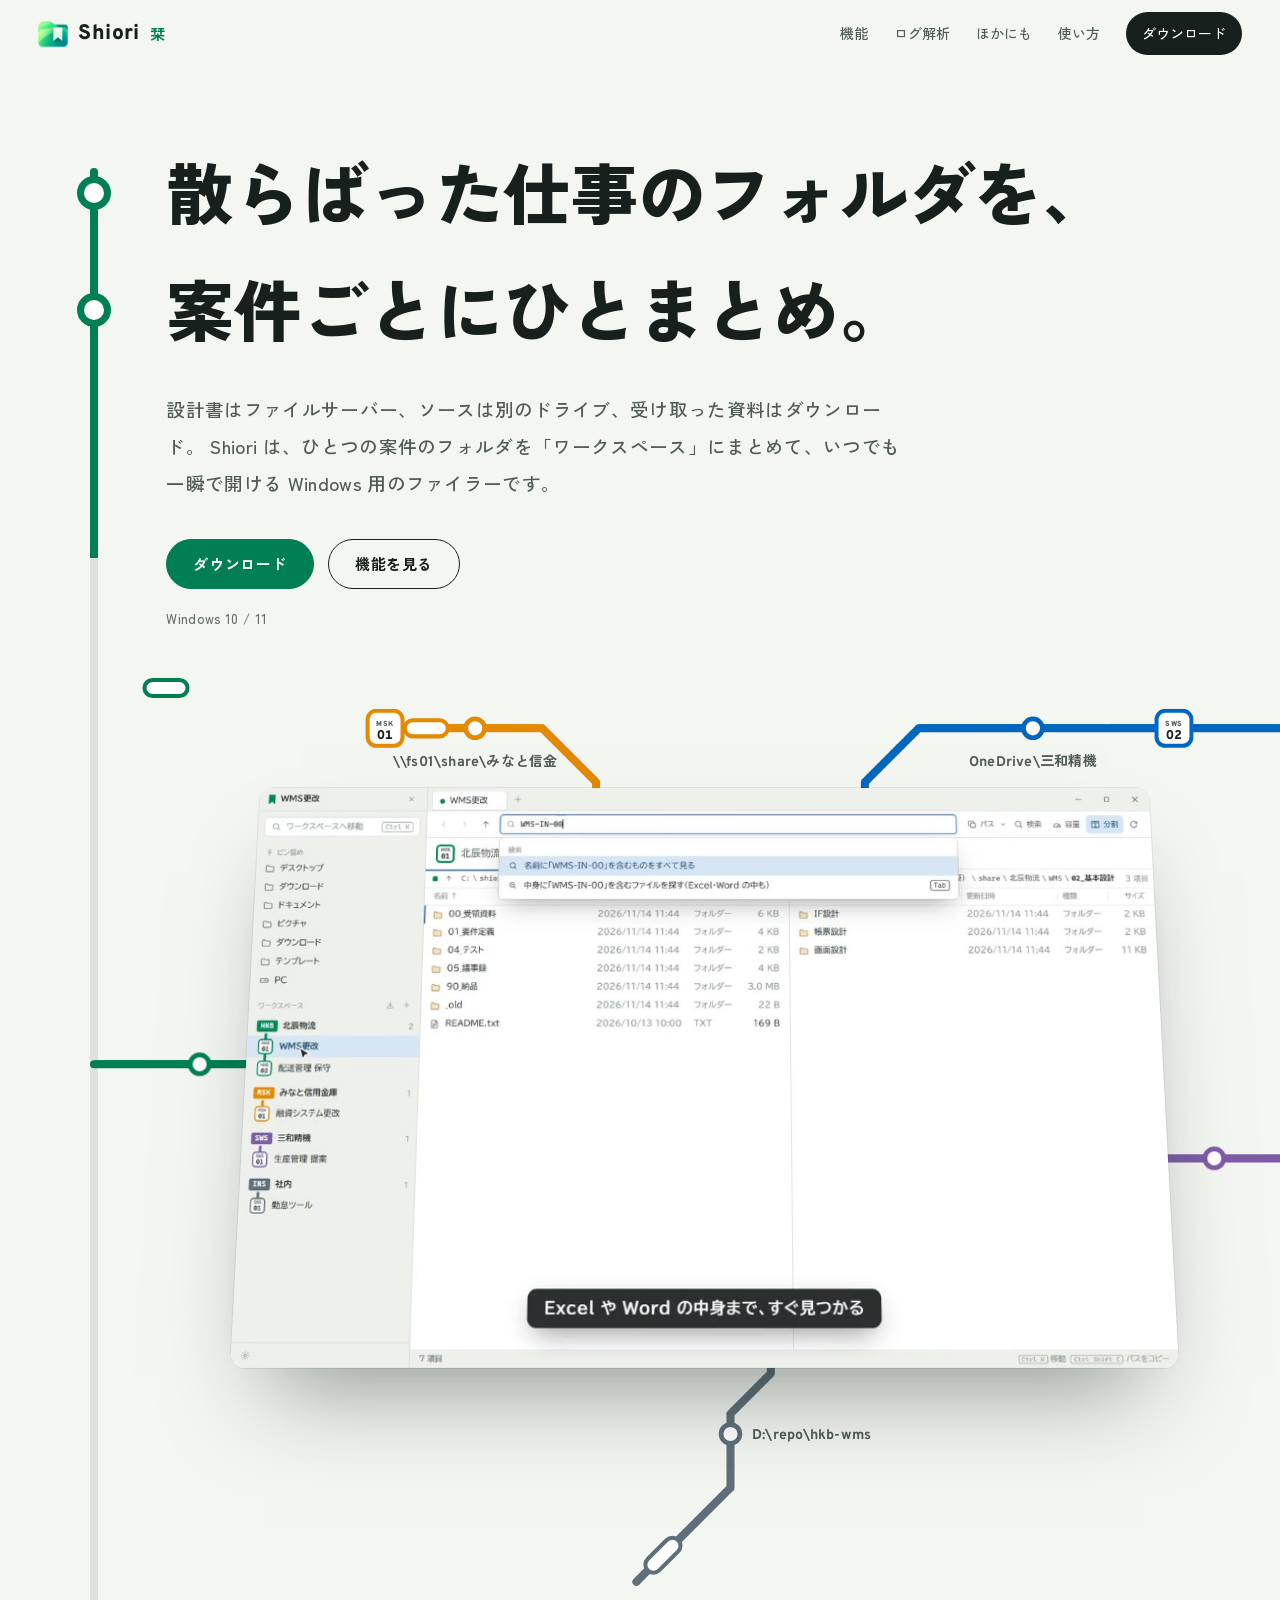
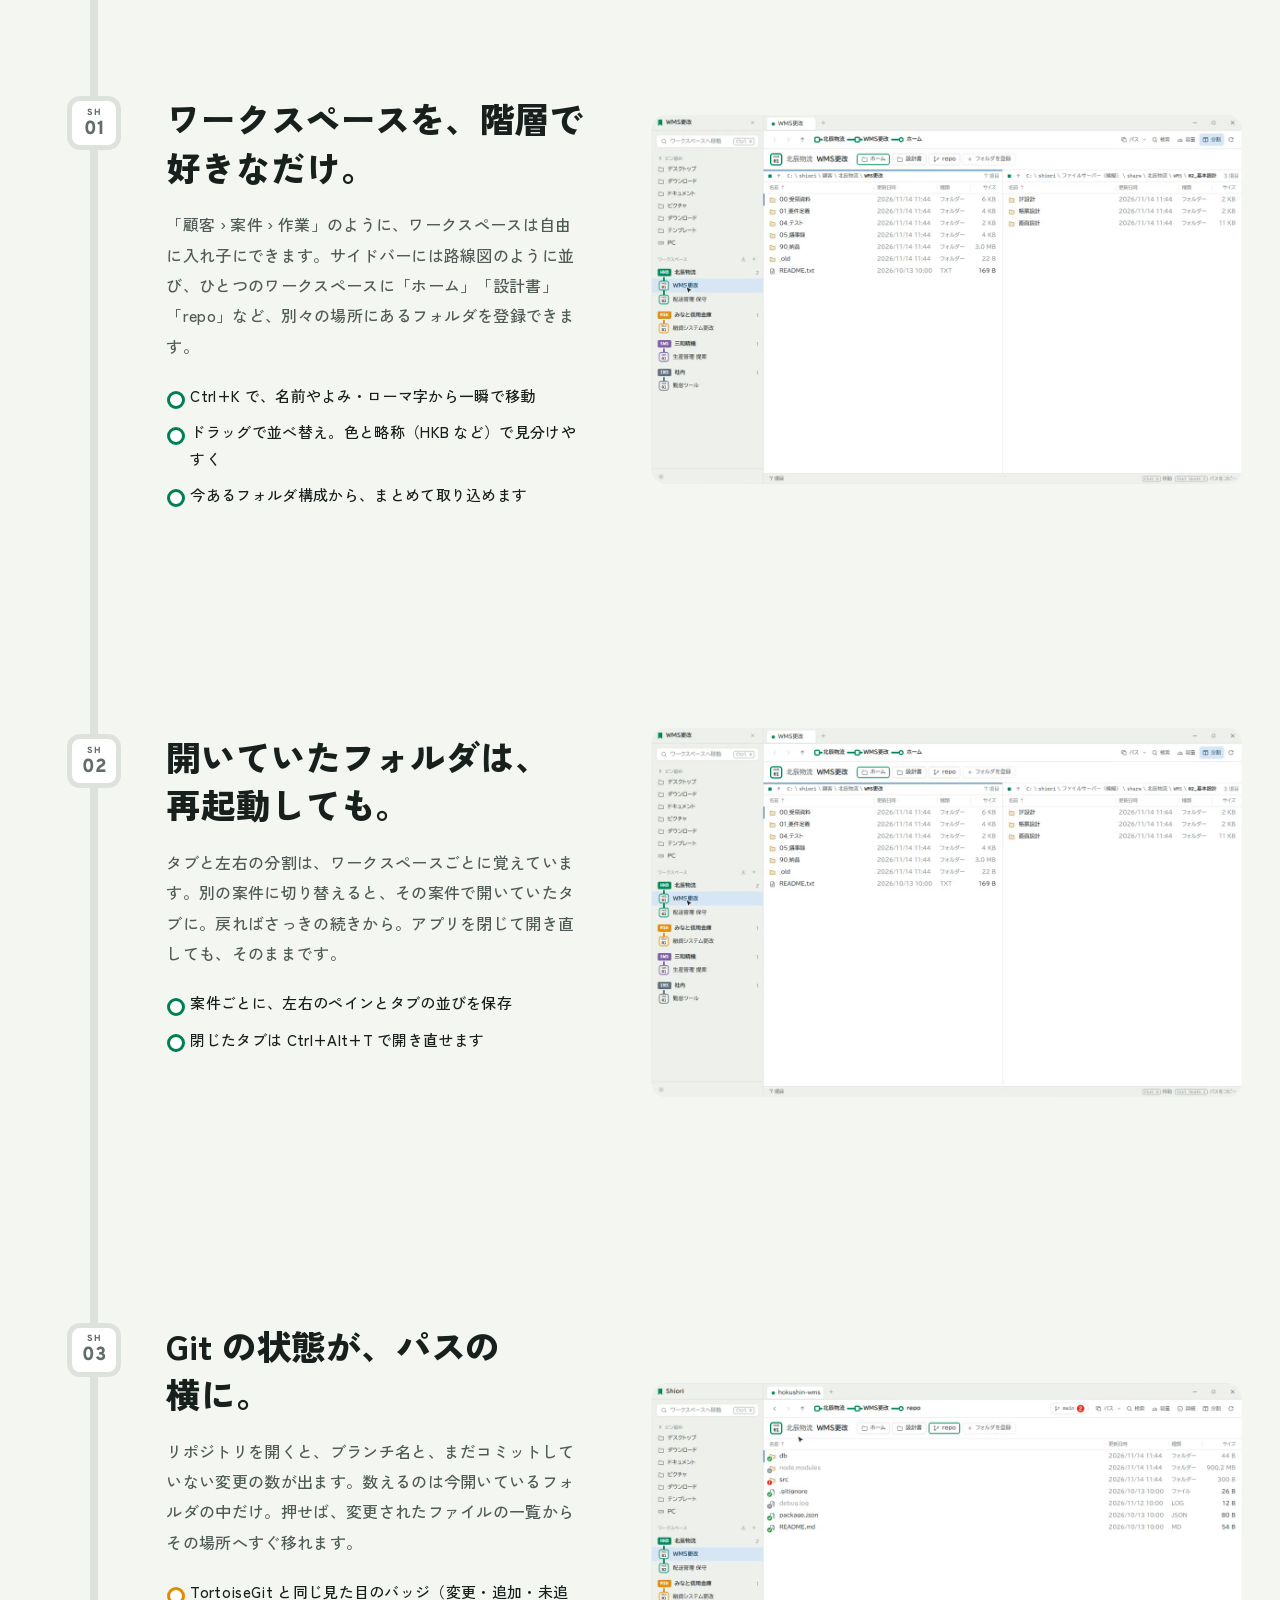
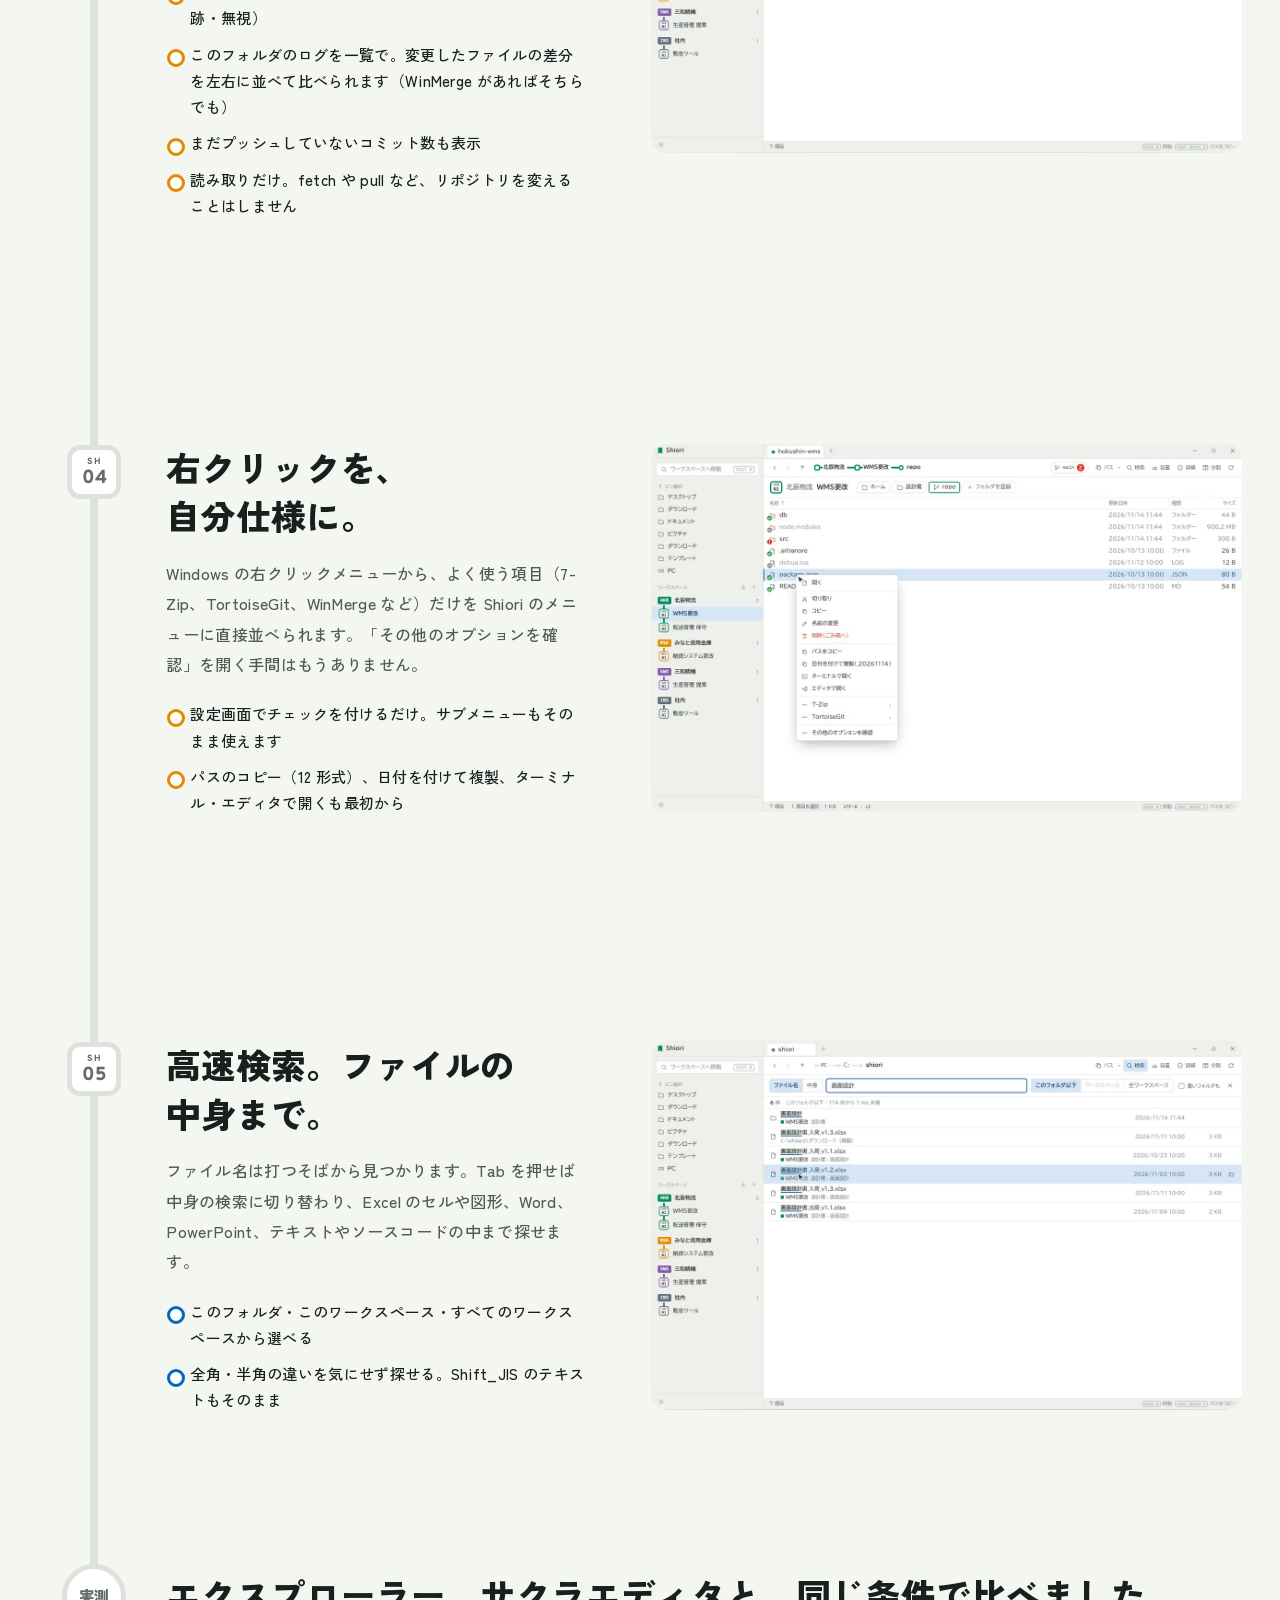
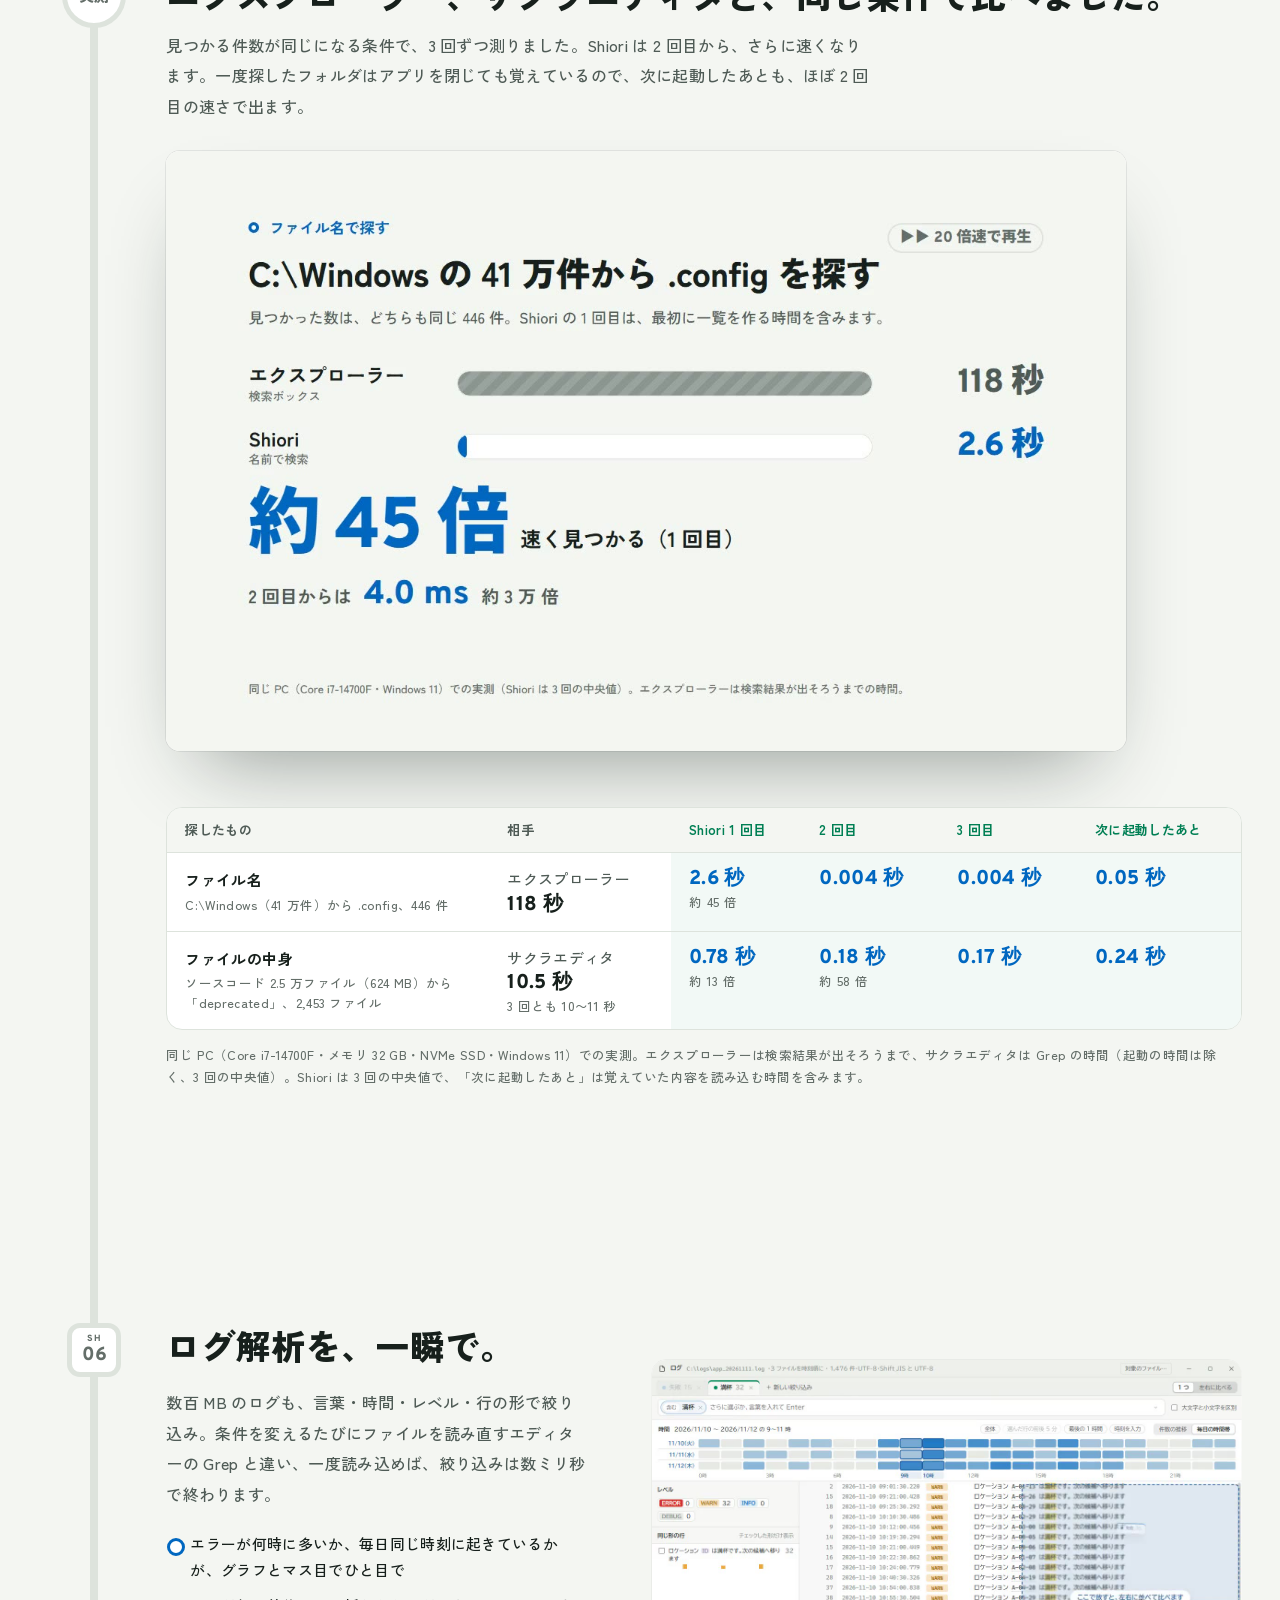
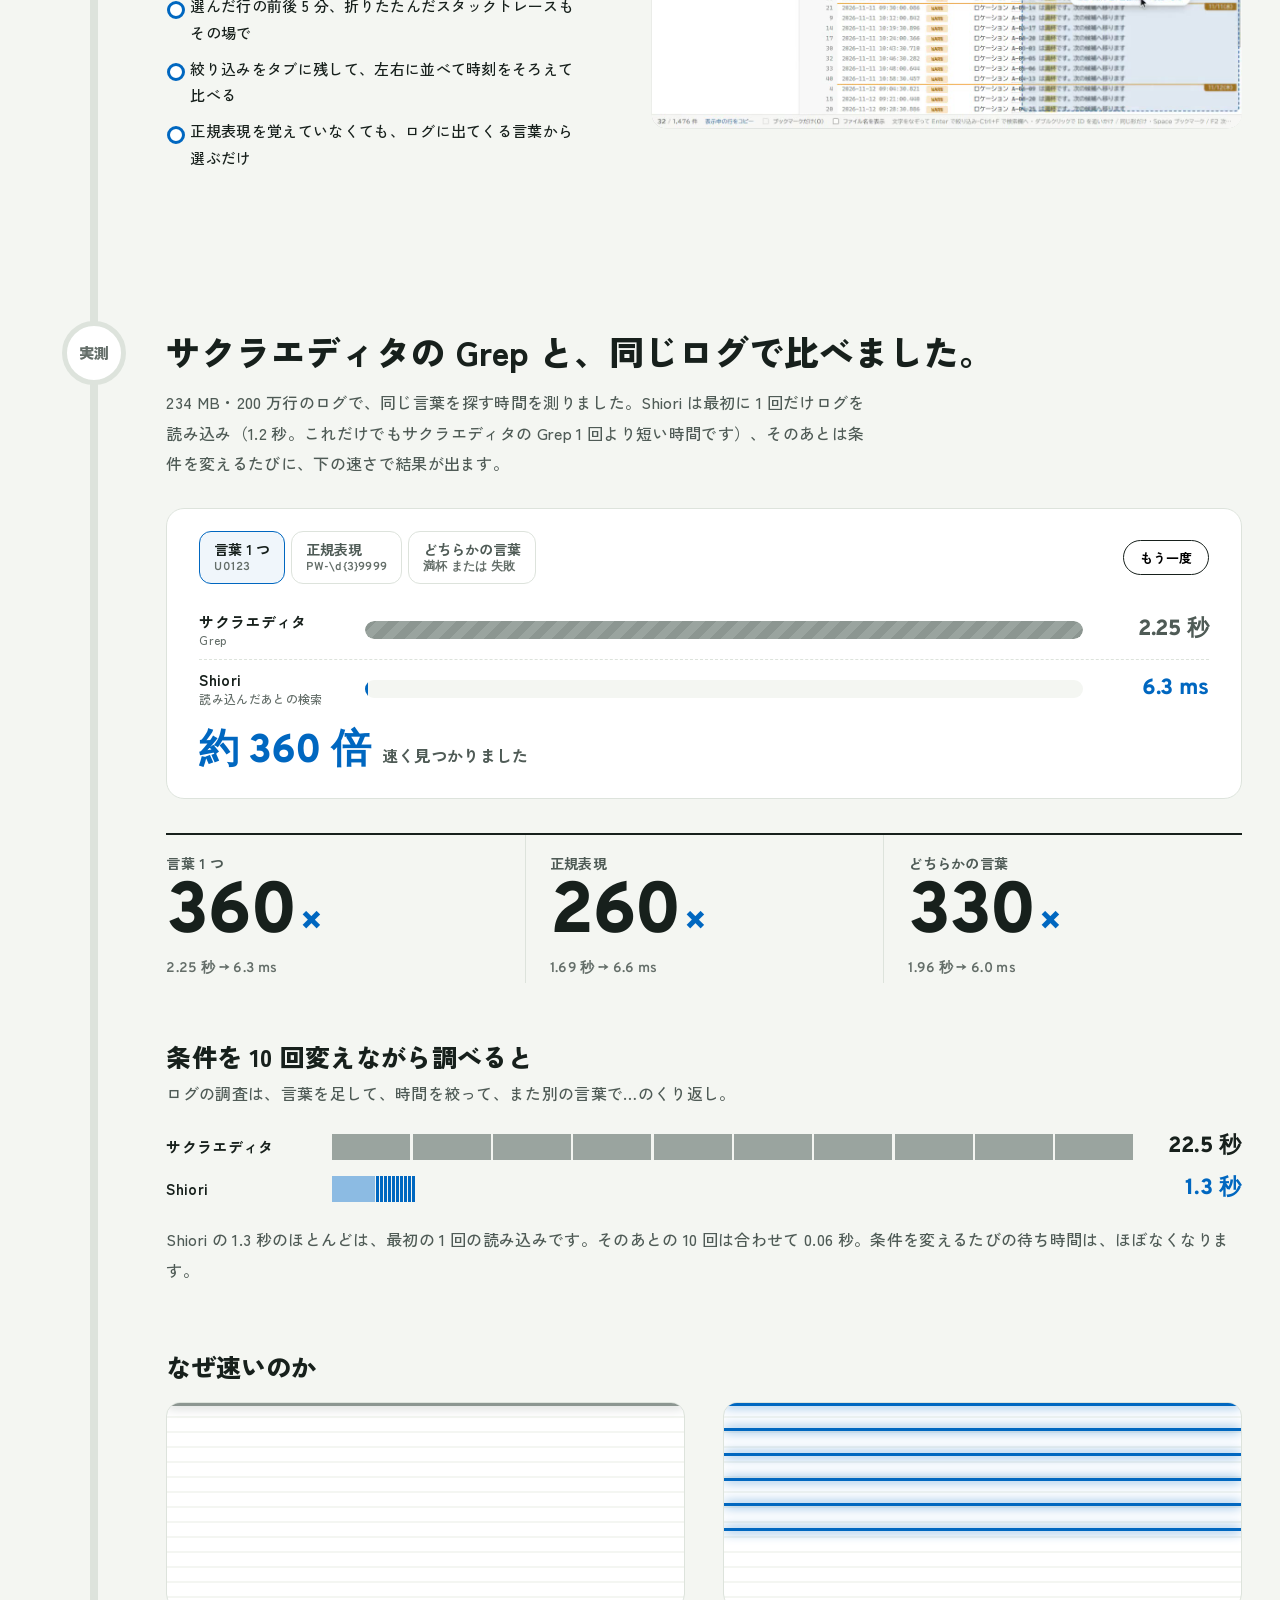
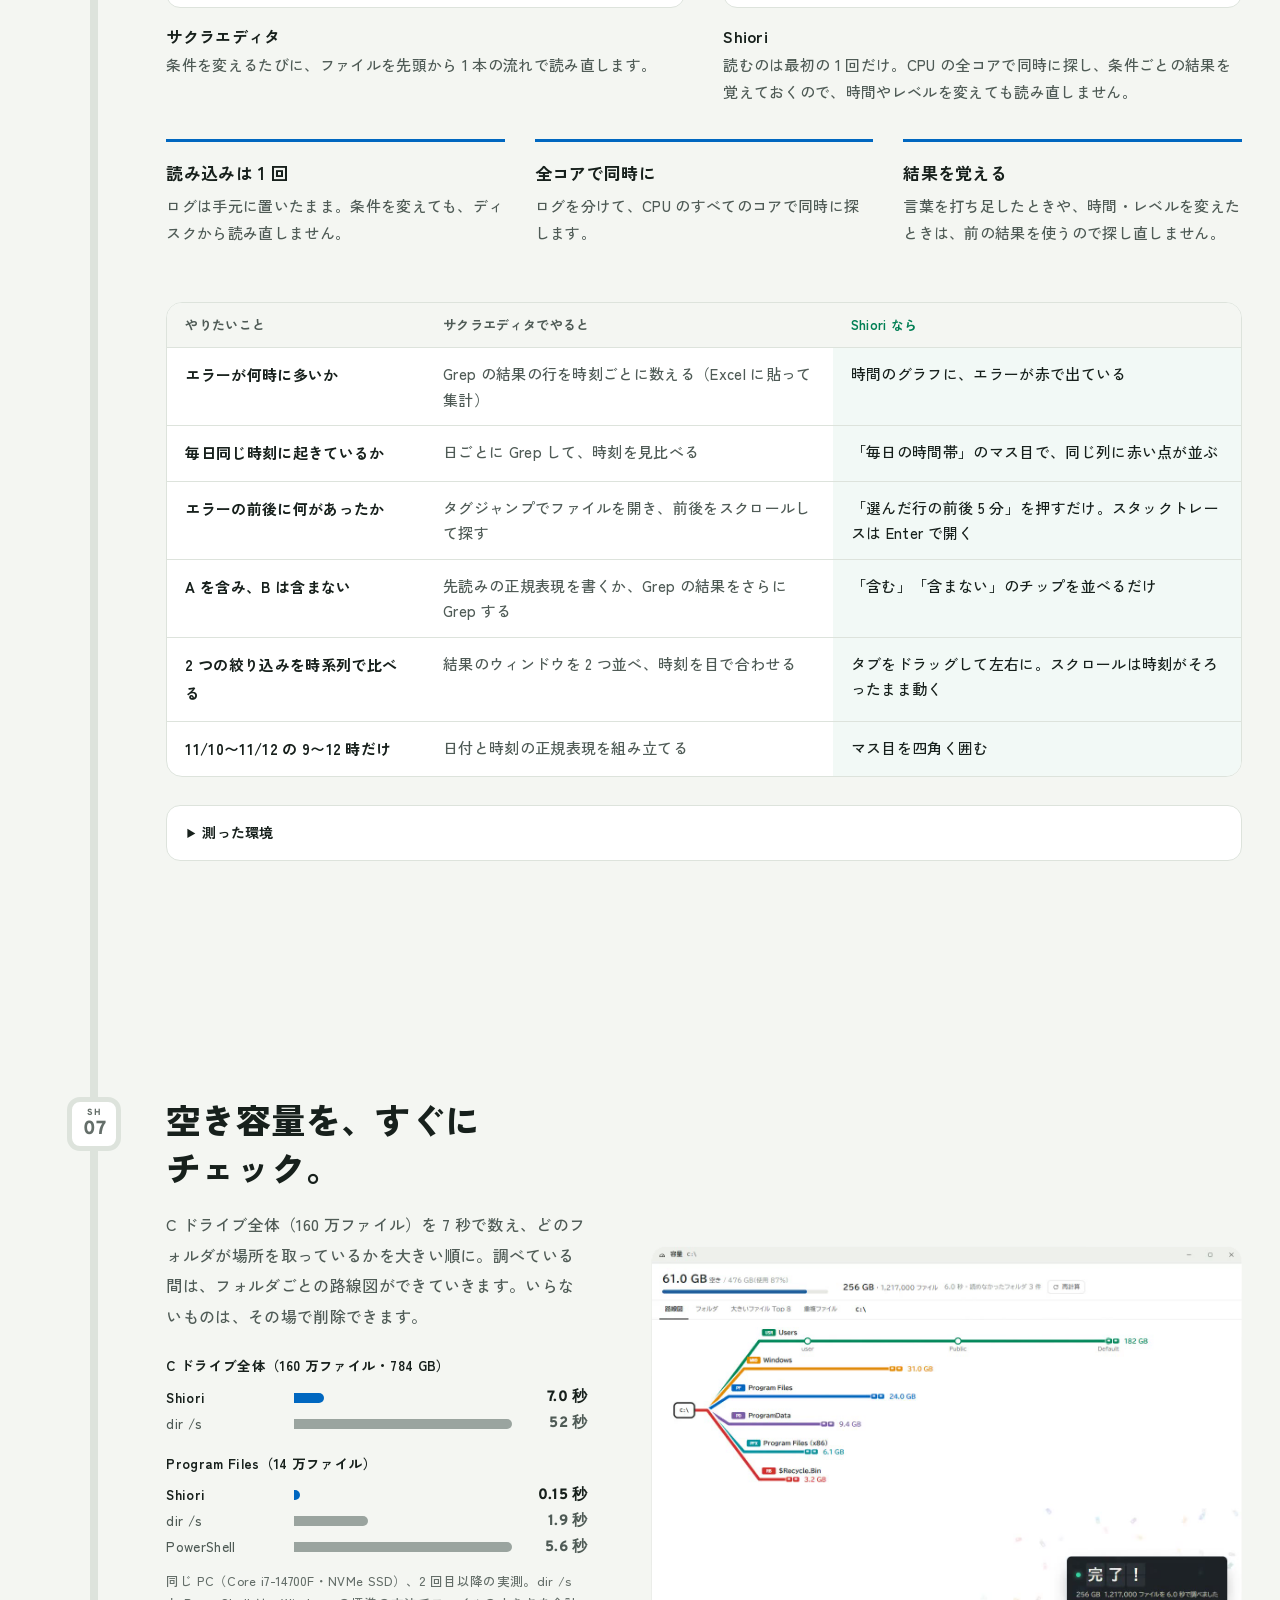
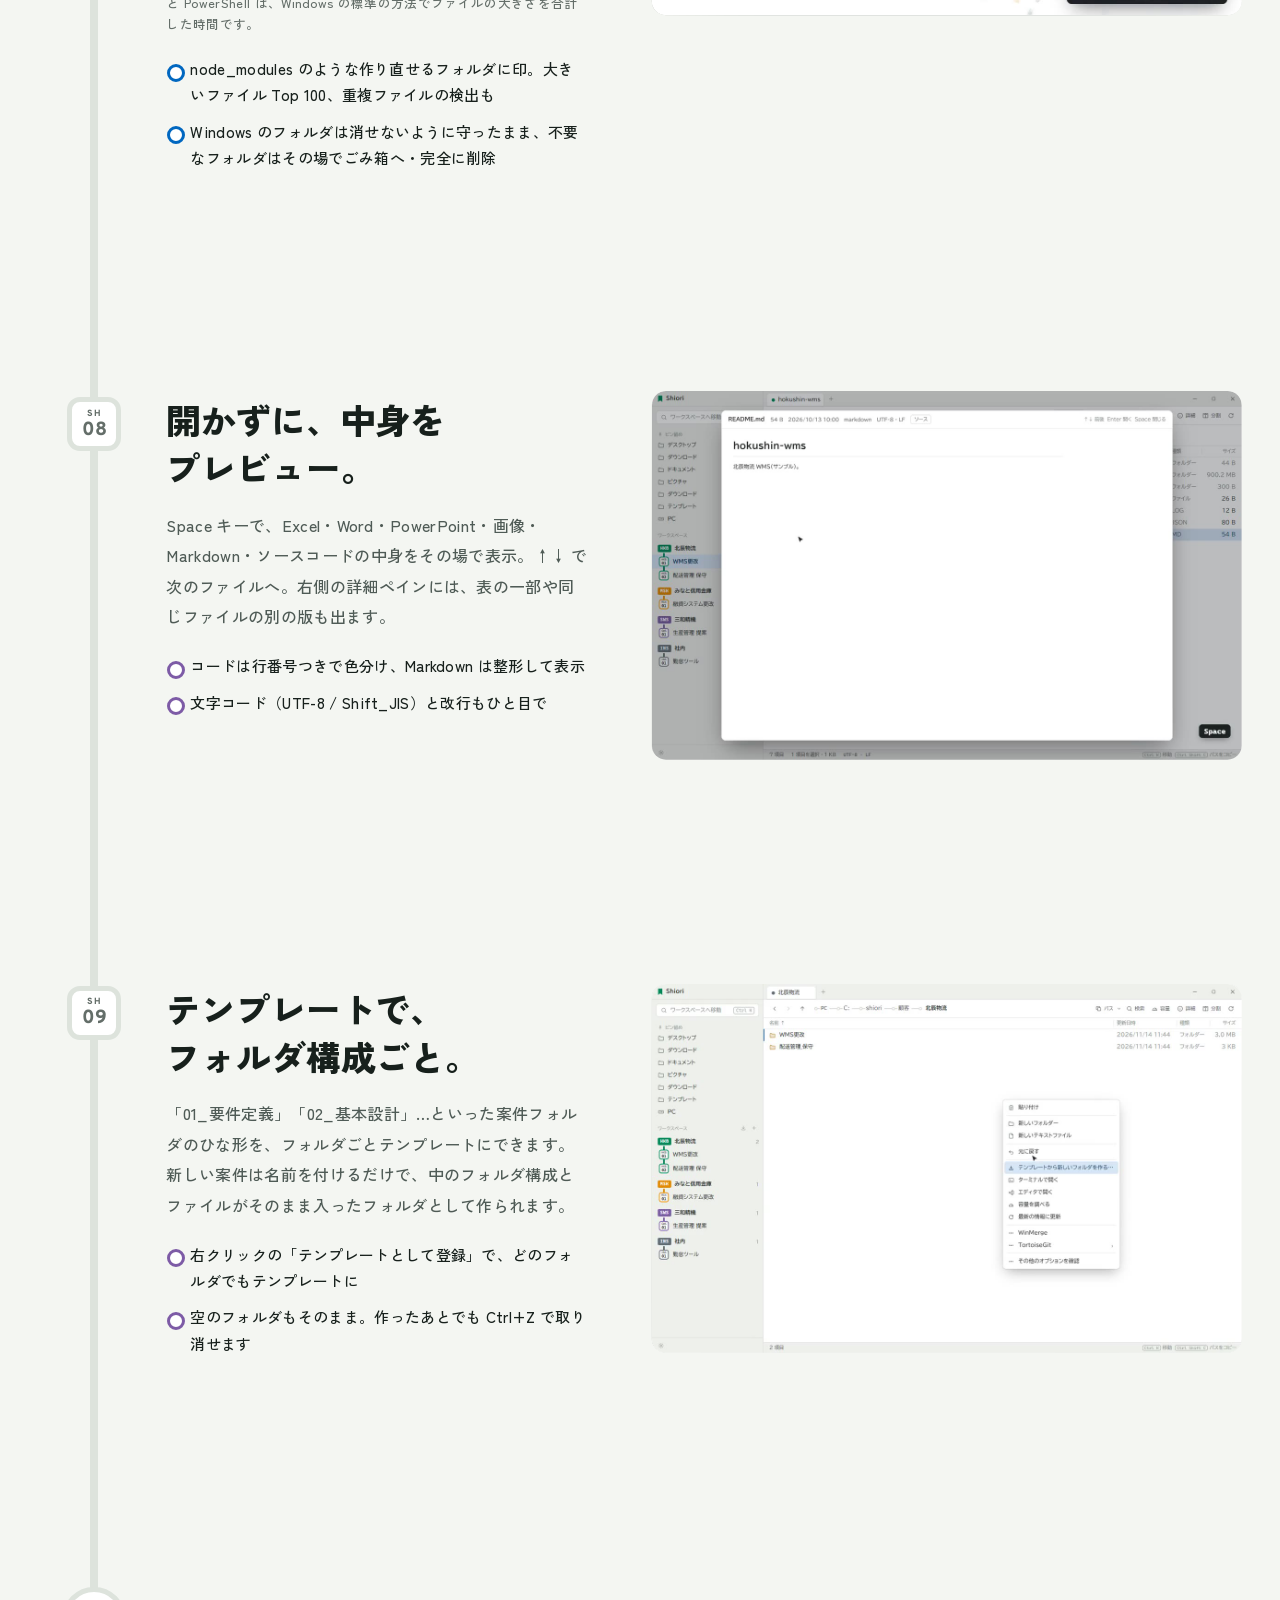
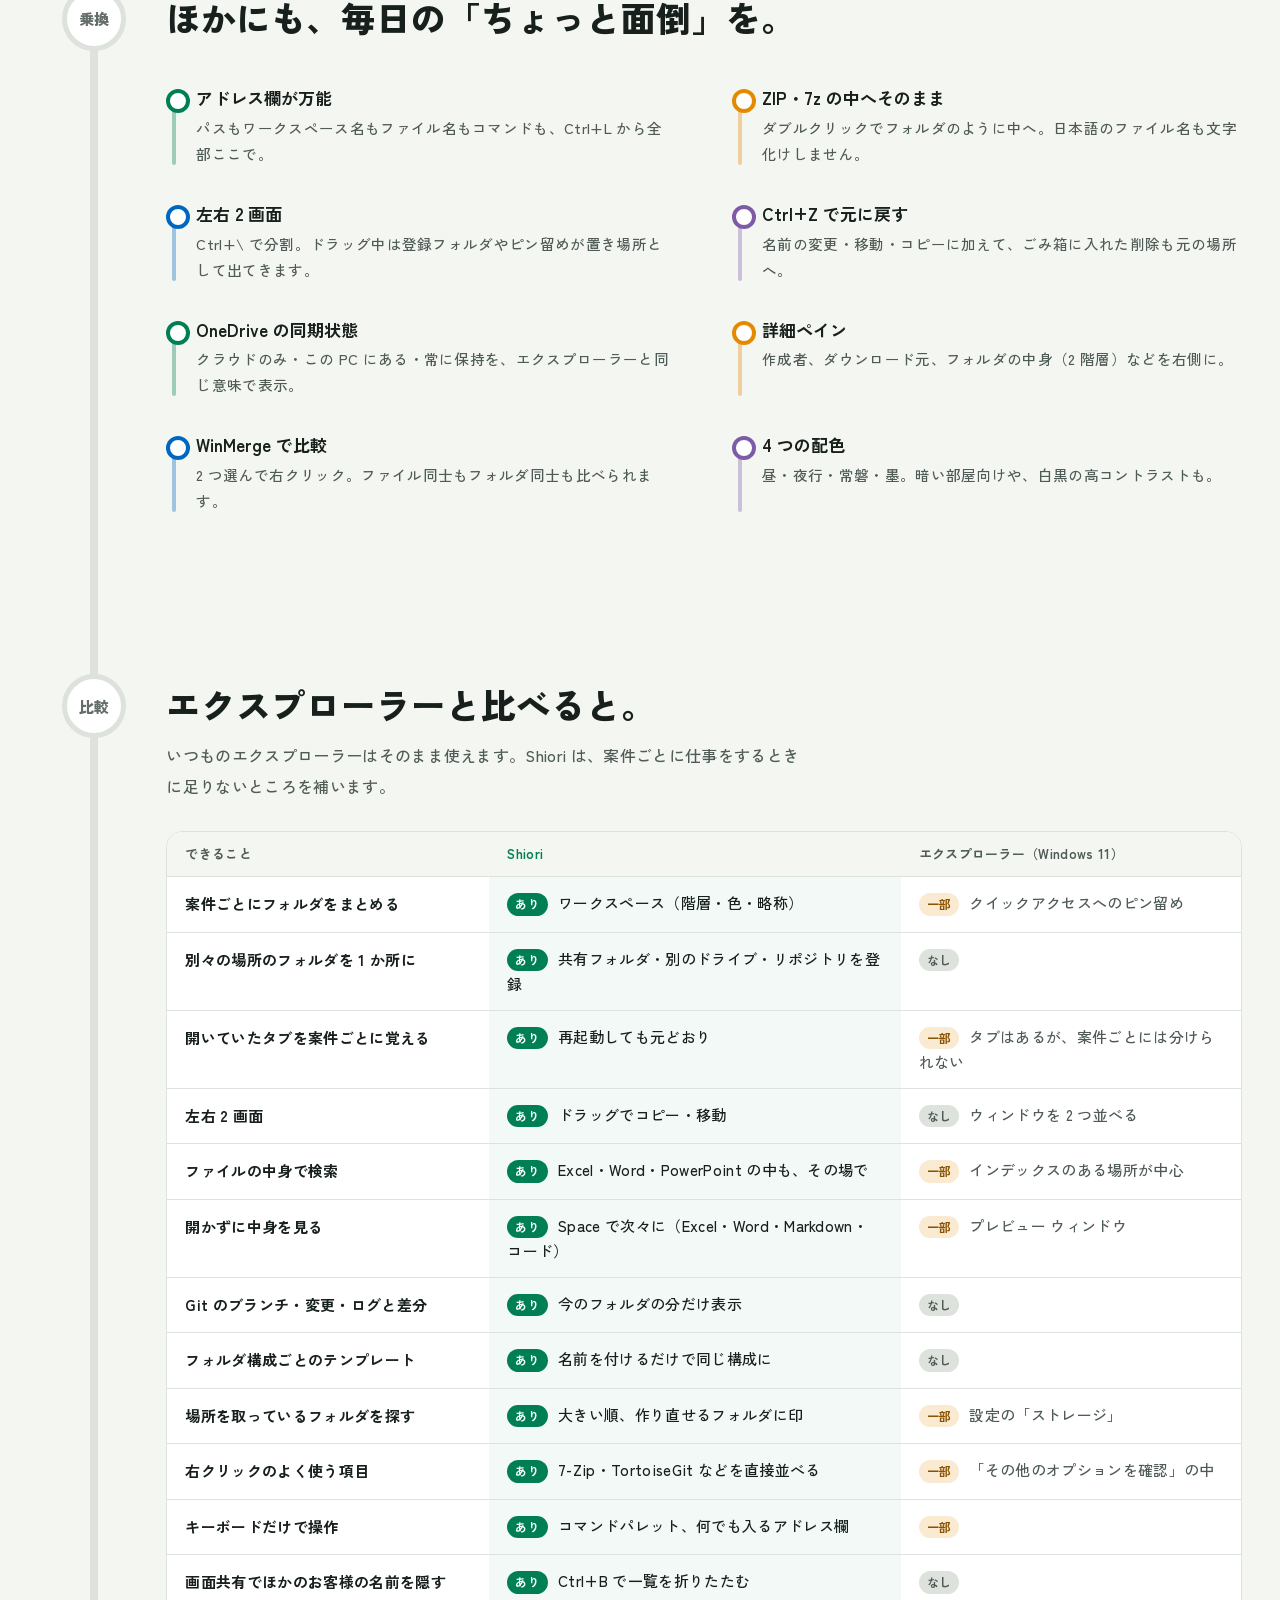
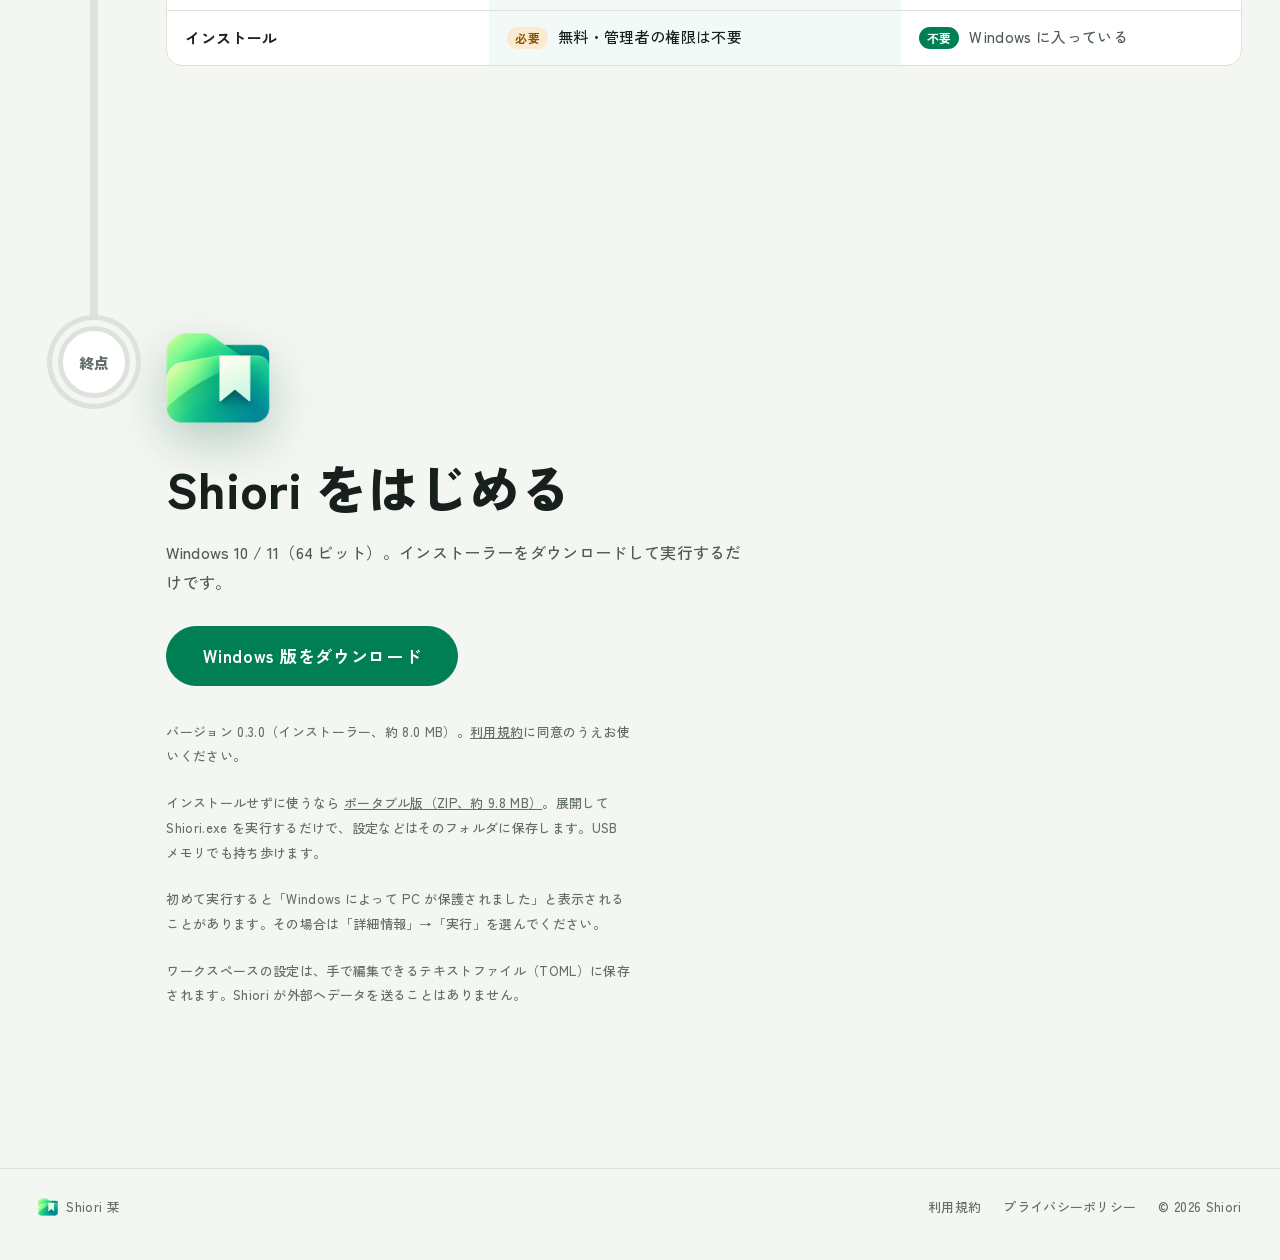
==== index.html @ 71e988ac "Shiori 0.3.0 を公開する" ====
<!doctype html>
<html lang="ja">
<head>
<meta charset="utf-8">
<meta name="viewport" content="width=device-width, initial-scale=1">
<title>Shiori 栞 — 案件ごとに、フォルダをまとめるファイラー</title>
<meta name="description" content="Shiori は、案件ごとにフォルダをまとめて開ける Windows 用ファイラーです。ワークスペースの階層管理、タブの保持、Git の状態、ファイルの中身までの検索、プレビュー、フォルダごとのテンプレートなど。">
<meta property="og:title" content="Shiori 栞 — 案件ごとに、フォルダをまとめるファイラー">
<meta property="og:description" content="散らばった仕事のフォルダを、案件ごとにひとまとめ。Windows 10 / 11 用のファイラー。">
<meta property="og:image" content="media/hero.jpg">
<meta property="og:type" content="website">
<meta name="theme-color" content="#f4f6f2">
<link rel="icon" href="media/favicon.png">
<link rel="preconnect" href="https://fonts.googleapis.com">
<link rel="preconnect" href="https://fonts.gstatic.com" crossorigin>
<link rel="stylesheet" href="https://fonts.googleapis.com/css2?family=Overpass:wght@600;800&family=Zen+Kaku+Gothic+New:wght@400;500;700;900&display=swap">
<link rel="stylesheet" href="style.css">
<script>document.documentElement.classList.add("js")</script>
</head>
<body>

<header class="top">
  <a class="brand" href="#top" aria-label="Shiori トップへ"><img src="media/icon.png" alt="" width="30" height="30"><span>Shiori</span><small>栞</small></a>
  <nav aria-label="ページ内">
    <a href="#f1">機能</a>
    <a href="#log">ログ解析</a>
    <a href="#more">ほかにも</a>
    <a href="guide/">使い方</a>
    <a class="go" href="#download">ダウンロード</a>
  </nav>
</header>

<main class="journey" id="top">

  <!-- ===================================================== hero: the headline is the first two stations -->
  <section class="seg hero" style="--c: var(--green)">
    <div class="rail"><i class="fill"></i></div>
    <div class="hero-copy">
      <h1 class="route-title">
        <span class="stop s1"><i class="dot"></i><span class="t">散らばった仕事のフォルダを、</span></span>
        <span class="stop s2"><i class="dot"></i><span class="t">案件ごとにひとまとめ。</span></span>
      </h1>
      <p class="lead">設計書はファイルサーバー、ソースは別のドライブ、受け取った資料はダウンロード。
        Shiori は、ひとつの案件のフォルダを「ワークスペース」にまとめて、いつでも一瞬で開ける Windows 用のファイラーです。</p>
      <div class="cta">
        <a class="btn primary" href="#download">ダウンロード</a>
        <a class="btn" href="#f1">機能を見る</a>
      </div>
      <p class="req">Windows 10 / 11</p>
    </div>
    <!-- the product sits on a route map: each client's line runs into the app, and trains
         (folders from wherever they live) keep arriving in it -->
    <figure class="stage">
      <svg class="map" viewBox="0 0 1600 1150" aria-hidden="true">
        <defs>
          <path id="ln-g" d="M -105 560 H 400"/>
          <path id="ln-o" d="M 326 60 H 560 L 640 140 V 420"/>
          <path id="ln-b" d="M 1780 -60 L 1660 60 H 1120 L 1040 140 V 420"/>
          <path id="ln-p" d="M 1830 700 H 1300"/>
          <path id="ln-s" d="M 700 1330 L 840 1190 V 1080 L 900 1020 V 800"/>
        </defs>
        <g class="lines">
          <use href="#ln-g" class="ln" style="--c: var(--green); --d: 0s" pathLength="1"/>
          <use href="#ln-o" class="ln" style="--c: var(--orange); --d: .12s" pathLength="1"/>
          <use href="#ln-b" class="ln" style="--c: var(--blue); --d: .24s" pathLength="1"/>
          <use href="#ln-p" class="ln" style="--c: var(--purple); --d: .36s" pathLength="1"/>
          <use href="#ln-s" class="ln" style="--c: var(--slate); --d: .48s" pathLength="1"/>
        </g>
        <g class="trains">
          <rect class="train" style="--c: var(--green)" x="-32" y="-12" width="64" height="24" rx="12"><animateMotion dur="5.5s" begin="indefinite" repeatCount="indefinite" rotate="auto"><mpath href="#ln-g"/></animateMotion></rect>
          <rect class="train" style="--c: var(--orange)" x="-32" y="-12" width="64" height="24" rx="12"><animateMotion dur="7s" begin="indefinite" repeatCount="indefinite" rotate="auto"><mpath href="#ln-o"/></animateMotion></rect>
          <rect class="train" style="--c: var(--blue)" x="-32" y="-12" width="64" height="24" rx="12"><animateMotion dur="8s" begin="indefinite" repeatCount="indefinite" rotate="auto"><mpath href="#ln-b"/></animateMotion></rect>
          <rect class="train" style="--c: var(--purple)" x="-32" y="-12" width="64" height="24" rx="12"><animateMotion dur="6.5s" begin="indefinite" repeatCount="indefinite" rotate="auto"><mpath href="#ln-p"/></animateMotion></rect>
          <rect class="train" style="--c: var(--slate)" x="-32" y="-12" width="64" height="24" rx="12"><animateMotion dur="7.5s" begin="indefinite" repeatCount="indefinite" rotate="auto"><mpath href="#ln-s"/></animateMotion></rect>
        </g>
        <g class="stations">
          <!-- where each line's folders actually live (synthetic sample names) -->
          <g class="st" style="--c: var(--orange); --d: .9s"><rect class="badge" x="300" y="34" width="52" height="52" rx="13"/><text class="code" x="326" y="56">MSK</text><text class="num" x="326" y="76">01</text>
            <circle class="dot" cx="460" cy="60" r="14"/><text class="tag" x="460" y="116">\\fs01\share\みなと信金</text></g>
          <g class="st" style="--c: var(--blue); --d: 1s"><rect class="badge" x="1474" y="34" width="52" height="52" rx="13"/><text class="code" x="1500" y="56">SWS</text><text class="num" x="1500" y="76">02</text>
            <circle class="dot" cx="1290" cy="60" r="14"/><text class="tag" x="1290" y="116">OneDrive\三和精機</text></g>
          <g class="st" style="--c: var(--purple); --d: 1.1s"><circle class="dot" cx="1560" cy="700" r="14"/></g>
          <g class="st" style="--c: var(--slate); --d: 1.2s"><circle class="dot" cx="840" cy="1110" r="14"/><text class="tag start" x="872" y="1118">D:\repo\hkb-wms</text></g>
          <g class="st" style="--c: var(--green); --d: .8s"><circle class="dot" cx="50" cy="560" r="14"/></g>
        </g>
      </svg>
      <div class="win">
        <video src="media/hero.mp4" poster="media/hero.jpg" autoplay muted loop playsinline preload="auto" aria-label="Shiori の紹介動画"></video>
      </div>
    </figure>
  </section>

  <!-- ===================================================== features: one station each -->
  <section class="seg feature" id="f1" style="--c: var(--green)">
    <div class="rail"><i class="fill"></i></div>
    <span class="nb" aria-hidden="true"><small>SH</small><b>01</b></span>
    <div class="text">
      <h2>ワークスペースを、階層で好きなだけ。</h2>
      <p>「顧客 › 案件 › 作業」のように、ワークスペースは自由に入れ子にできます。サイドバーには路線図のように並び、ひとつのワークスペースに「ホーム」「設計書」「repo」など、別々の場所にあるフォルダを登録できます。</p>
      <ul>
        <li>Ctrl+K で、名前やよみ・ローマ字から一瞬で移動</li>
        <li>ドラッグで並べ替え。色と略称（HKB など）で見分けやすく</li>
        <li>今あるフォルダ構成から、まとめて取り込めます</li>
      </ul>
    </div>
    <figure class="shot"><video src="media/workspaces.mp4" poster="media/workspaces.jpg" muted loop playsinline preload="none" aria-label="ワークスペースを切り替える様子"></video></figure>
  </section>

  <section class="seg feature" id="f2" style="--c: var(--green)">
    <div class="rail"><i class="fill"></i></div>
    <span class="nb" aria-hidden="true"><small>SH</small><b>02</b></span>
    <div class="text">
      <h2>開いていたフォルダは、再起動しても。</h2>
      <p>タブと左右の分割は、ワークスペースごとに覚えています。別の案件に切り替えると、その案件で開いていたタブに。戻ればさっきの続きから。アプリを閉じて開き直しても、そのままです。</p>
      <ul>
        <li>案件ごとに、左右のペインとタブの並びを保存</li>
        <li>閉じたタブは Ctrl+Alt+T で開き直せます</li>
      </ul>
    </div>
    <figure class="shot"><video src="media/tabs.mp4" poster="media/tabs.jpg" muted loop playsinline preload="none" aria-label="ワークスペースごとにタブが戻る様子"></video></figure>
  </section>

  <section class="seg feature" id="f3" style="--c: var(--orange)">
    <div class="rail"><i class="fill"></i></div>
    <span class="nb" aria-hidden="true"><small>SH</small><b>03</b></span>
    <div class="text">
      <h2>Git の状態が、パスの横に。</h2>
      <p>リポジトリを開くと、ブランチ名と、まだコミットしていない変更の数が出ます。数えるのは今開いているフォルダの中だけ。押せば、変更されたファイルの一覧からその場所へすぐ移れます。</p>
      <ul>
        <li>TortoiseGit と同じ見た目のバッジ（変更・追加・未追跡・無視）</li>
        <li>このフォルダのログを一覧で。変更したファイルの差分を左右に並べて比べられます（WinMerge があればそちらでも）</li>
        <li>まだプッシュしていないコミット数も表示</li>
        <li>読み取りだけ。fetch や pull など、リポジトリを変えることはしません</li>
      </ul>
    </div>
    <figure class="shot"><video src="media/git.mp4" poster="media/git.jpg" muted loop playsinline preload="none" aria-label="Git の変更を確認する様子"></video></figure>
  </section>

  <section class="seg feature" id="f4" style="--c: var(--orange)">
    <div class="rail"><i class="fill"></i></div>
    <span class="nb" aria-hidden="true"><small>SH</small><b>04</b></span>
    <div class="text">
      <h2>右クリックを、自分仕様に。</h2>
      <p>Windows の右クリックメニューから、よく使う項目（7-Zip、TortoiseGit、WinMerge など）だけを Shiori のメニューに直接並べられます。「その他のオプションを確認」を開く手間はもうありません。</p>
      <ul>
        <li>設定画面でチェックを付けるだけ。サブメニューもそのまま使えます</li>
        <li>パスのコピー（12 形式）、日付を付けて複製、ターミナル・エディタで開くも最初から</li>
      </ul>
    </div>
    <figure class="shot"><video src="media/contextmenu.mp4" poster="media/contextmenu.jpg" muted loop playsinline preload="none" aria-label="右クリックメニューに項目を足す様子"></video></figure>
  </section>

  <section class="seg feature" id="f5" style="--c: var(--blue)">
    <div class="rail"><i class="fill"></i></div>
    <span class="nb" aria-hidden="true"><small>SH</small><b>05</b></span>
    <div class="text">
      <h2>高速検索。ファイルの中身まで。</h2>
      <p>ファイル名は打つそばから見つかります。Tab を押せば中身の検索に切り替わり、Excel のセルや図形、Word、PowerPoint、テキストやソースコードの中まで探せます。</p>
      <ul>
        <li>このフォルダ・このワークスペース・すべてのワークスペースから選べる</li>
        <li>全角・半角の違いを気にせず探せる。Shift_JIS のテキストもそのまま</li>
      </ul>
    </div>
    <figure class="shot"><video src="media/search.mp4" poster="media/search.jpg" muted loop playsinline preload="none" aria-label="ファイル名と中身を検索する様子"></video></figure>
  </section>

  <section class="seg vs vs-search" id="vs-search" style="--c: var(--blue)">
    <div class="rail"><i class="fill"></i></div>
    <span class="nb transfer" aria-hidden="true"><b>実測</b></span>
    <div class="vs-body">
      <h2>エクスプローラー、サクラエディタと、同じ条件で比べました。</h2>
      <p class="vs-lead">見つかる件数が同じになる条件で、3 回ずつ測りました。Shiori は 2 回目から、さらに速くなります。一度探したフォルダはアプリを閉じても覚えているので、次に起動したあとも、ほぼ 2 回目の速さで出ます。</p>
      <figure class="shot vs-video"><video src="media/search-race.mp4" poster="media/search-race.jpg" muted loop playsinline preload="none" aria-label="ファイル名の検索でエクスプローラーと、中身の検索でサクラエディタと、かかる時間を実測で比べた動画"></video></figure>
      <div class="cmp-wrap vs-table runs">
        <table class="cmp">
          <thead><tr><th scope="col">探したもの</th><th scope="col">相手</th><th scope="col" class="me">Shiori 1 回目</th><th scope="col" class="me">2 回目</th><th scope="col" class="me">3 回目</th><th scope="col" class="me">次に起動したあと</th></tr></thead>
          <tbody>
            <tr><th scope="row">ファイル名<small>C:\Windows（41 万件）から .config、446 件</small></th><td>エクスプローラー<b class="num">118 秒</b></td><td class="me"><b class="num">2.6 秒</b><small>約 45 倍</small></td><td class="me"><b class="num">0.004 秒</b></td><td class="me"><b class="num">0.004 秒</b></td><td class="me"><b class="num">0.05 秒</b></td></tr>
            <tr><th scope="row">ファイルの中身<small>ソースコード 2.5 万ファイル（624 MB）から「deprecated」、2,453 ファイル</small></th><td>サクラエディタ<b class="num">10.5 秒</b><small>3 回とも 10〜11 秒</small></td><td class="me"><b class="num">0.78 秒</b><small>約 13 倍</small></td><td class="me"><b class="num">0.18 秒</b><small>約 58 倍</small></td><td class="me"><b class="num">0.17 秒</b></td><td class="me"><b class="num">0.24 秒</b></td></tr>
          </tbody>
        </table>
      </div>
      <p class="sc-note">同じ PC（Core i7-14700F・メモリ 32 GB・NVMe SSD・Windows 11）での実測。エクスプローラーは検索結果が出そろうまで、サクラエディタは Grep の時間（起動の時間は除く、3 回の中央値）。Shiori は 3 回の中央値で、「次に起動したあと」は覚えていた内容を読み込む時間を含みます。</p>
    </div>
  </section>

  <!-- ===================================================== the log viewer, and how it compares (measured) -->
  <section class="seg feature" id="log" style="--c: var(--blue)">
    <div class="rail"><i class="fill"></i></div>
    <span class="nb" aria-hidden="true"><small>SH</small><b>06</b></span>
    <div class="text">
      <h2>ログ解析を、一瞬で。</h2>
      <p>数百 MB のログも、言葉・時間・レベル・行の形で絞り込み。条件を変えるたびにファイルを読み直すエディターの Grep と違い、一度読み込めば、絞り込みは数ミリ秒で終わります。</p>
      <ul>
        <li>エラーが何時に多いか、毎日同じ時刻に起きているかが、グラフとマス目でひと目で</li>
        <li>選んだ行の前後 5 分、折りたたんだスタックトレースもその場で</li>
        <li>絞り込みをタブに残して、左右に並べて時刻をそろえて比べる</li>
        <li>正規表現を覚えていなくても、ログに出てくる言葉から選ぶだけ</li>
      </ul>
    </div>
    <figure class="shot"><video src="media/log.mp4" poster="media/log.jpg" muted loop playsinline preload="none" aria-label="ログビューアーで絞り込み、時間帯を選び、2 つの絞り込みを左右に並べる様子"></video></figure>
  </section>

  <section class="seg vs" id="vs" style="--c: var(--blue)">
    <div class="rail"><i class="fill"></i></div>
    <span class="nb transfer" aria-hidden="true"><b>実測</b></span>
    <div class="vs-body">
      <h2>サクラエディタの Grep と、同じログで比べました。</h2>
      <p class="vs-lead">234 MB・200 万行のログで、同じ言葉を探す時間を測りました。Shiori は最初に 1 回だけログを読み込み（1.2 秒。これだけでもサクラエディタの Grep 1 回より短い時間です）、そのあとは条件を変えるたびに、下の速さで結果が出ます。</p>

      <!-- the race: Sakura's bar fills in real time; Shiori's is done before you see it start -->
      <div class="race" data-run="word" aria-live="polite">
        <div class="race-head">
          <div class="race-tabs" role="tablist" aria-label="探し方">
            <button role="tab" aria-selected="true" data-k="word">言葉 1 つ<small>U0123</small></button>
            <button role="tab" aria-selected="false" data-k="regex">正規表現<small>PW-\d{3}9999</small></button>
            <button role="tab" aria-selected="false" data-k="or">どちらかの言葉<small>満杯 または 失敗</small></button>
          </div>
          <button class="again" type="button">もう一度</button>
        </div>
        <div class="lane sakura"><span class="who">サクラエディタ<small>Grep</small></span><span class="track"><i></i></span><b class="t num">0.00 秒</b></div>
        <div class="lane shiori"><span class="who">Shiori<small>読み込んだあとの検索</small></span><span class="track"><i></i></span><b class="t num">—</b></div>
        <p class="race-result"><b class="num x">約 360 倍</b><span>速く見つかりました</span></p>
      </div>

      <dl class="xs">
        <div><dt>言葉 1 つ</dt><dd><b class="num">360<i>×</i></b><span class="num">2.25 秒 → 6.3 ms</span></dd></div>
        <div><dt>正規表現</dt><dd><b class="num">260<i>×</i></b><span class="num">1.69 秒 → 6.6 ms</span></dd></div>
        <div><dt>どちらかの言葉</dt><dd><b class="num">330<i>×</i></b><span class="num">1.96 秒 → 6.0 ms</span></dd></div>
      </dl>

      <!-- ten changes of the condition, as two timelines on one scale -->
      <figure class="ten">
        <figcaption><b>条件を 10 回変えながら調べると</b>ログの調査は、言葉を足して、時間を絞って、また別の言葉で…のくり返し。</figcaption>
        <div class="tl sakura"><span class="who">サクラエディタ</span><span class="bar"><i style="--i:0"></i><i style="--i:1"></i><i style="--i:2"></i><i style="--i:3"></i><i style="--i:4"></i><i style="--i:5"></i><i style="--i:6"></i><i style="--i:7"></i><i style="--i:8"></i><i style="--i:9"></i></span><b class="num">22.5 秒</b></div>
        <div class="tl shiori"><span class="who">Shiori</span><span class="bar"><i class="load"></i><i class="tick" style="--i:0"></i><i class="tick" style="--i:1"></i><i class="tick" style="--i:2"></i><i class="tick" style="--i:3"></i><i class="tick" style="--i:4"></i><i class="tick" style="--i:5"></i><i class="tick" style="--i:6"></i><i class="tick" style="--i:7"></i><i class="tick" style="--i:8"></i><i class="tick" style="--i:9"></i></span><b class="num">1.3 秒</b></div>
        <p class="tl-note">Shiori の 1.3 秒のほとんどは、最初の 1 回の読み込みです。そのあとの 10 回は合わせて 0.06 秒。条件を変えるたびの待ち時間は、ほぼなくなります。</p>
      </figure>

      <!-- why: read once, remember, all cores -->
      <div class="why">
        <h3>なぜ速いのか</h3>
        <div class="why-pair">
          <figure class="how sakura" aria-label="サクラエディタは条件を変えるたびにファイルを先頭から読み直す">
            <div class="doc"><i class="scan"></i></div>
            <figcaption><b>サクラエディタ</b>条件を変えるたびに、ファイルを先頭から 1 本の流れで読み直します。</figcaption>
          </figure>
          <figure class="how shiori" aria-label="Shiori は一度読んだログを手元に置き、全コアで同時に探し、条件ごとの結果を覚える">
            <div class="doc"><i class="scan c1"></i><i class="scan c2"></i><i class="scan c3"></i><i class="scan c4"></i><i class="scan c5"></i><i class="scan c6"></i></div>
            <figcaption><b>Shiori</b>読むのは最初の 1 回だけ。CPU の全コアで同時に探し、条件ごとの結果を覚えておくので、時間やレベルを変えても読み直しません。</figcaption>
          </figure>
        </div>
        <ol class="reasons">
          <li><b>読み込みは 1 回</b>ログは手元に置いたまま。条件を変えても、ディスクから読み直しません。</li>
          <li><b>全コアで同時に</b>ログを分けて、CPU のすべてのコアで同時に探します。</li>
          <li><b>結果を覚える</b>言葉を打ち足したときや、時間・レベルを変えたときは、前の結果を使うので探し直しません。</li>
        </ol>
      </div>

      <!-- the same work, step by step -->
      <div class="cmp-wrap vs-table">
        <table class="cmp">
          <thead><tr><th scope="col">やりたいこと</th><th scope="col">サクラエディタでやると</th><th scope="col" class="me">Shiori なら</th></tr></thead>
          <tbody>
            <tr><th scope="row">エラーが何時に多いか</th><td>Grep の結果の行を時刻ごとに数える（Excel に貼って集計）</td><td class="me">時間のグラフに、エラーが赤で出ている</td></tr>
            <tr><th scope="row">毎日同じ時刻に起きているか</th><td>日ごとに Grep して、時刻を見比べる</td><td class="me">「毎日の時間帯」のマス目で、同じ列に赤い点が並ぶ</td></tr>
            <tr><th scope="row">エラーの前後に何があったか</th><td>タグジャンプでファイルを開き、前後をスクロールして探す</td><td class="me">「選んだ行の前後 5 分」を押すだけ。スタックトレースは Enter で開く</td></tr>
            <tr><th scope="row">A を含み、B は含まない</th><td>先読みの正規表現を書くか、Grep の結果をさらに Grep する</td><td class="me">「含む」「含まない」のチップを並べるだけ</td></tr>
            <tr><th scope="row">2 つの絞り込みを時系列で比べる</th><td>結果のウィンドウを 2 つ並べ、時刻を目で合わせる</td><td class="me">タブをドラッグして左右に。スクロールは時刻がそろったまま動く</td></tr>
            <tr><th scope="row">11/10〜11/12 の 9〜12 時だけ</th><td>日付と時刻の正規表現を組み立てる</td><td class="me">マス目を四角く囲む</td></tr>
          </tbody>
        </table>
      </div>

      <details class="method">
        <summary>測った環境</summary>
        <p>PC: Intel Core i7-14700F（28 論理コア）、メモリ 32 GB、NVMe SSD、Windows 11。データ: UTF-8 のログ 1 ファイル（234 MB・200 万行）。どちらも 2 回目以降（ファイルが OS のキャッシュに載った状態）の、3 回の中央値です。</p>
        <p>サクラエディタ 2.4.2 は Grep を始めてから終わるまで（起動の時間は除く）、Shiori はログを読み込んだあと、条件を入れてから結果が出るまでの時間です。見つかった件数は、どの条件も同じでした。</p>
      </details>
    </div>
  </section>

  <section class="seg feature" id="f6" style="--c: var(--blue)">
    <div class="rail"><i class="fill"></i></div>
    <span class="nb" aria-hidden="true"><small>SH</small><b>07</b></span>
    <div class="text">
      <h2>空き容量を、すぐにチェック。</h2>
      <p>C ドライブ全体（160 万ファイル）を 7 秒で数え、どのフォルダが場所を取っているかを大きい順に。調べている間は、フォルダごとの路線図ができていきます。いらないものは、その場で削除できます。</p>
      <div class="speed-cmp" aria-label="フォルダの大きさを数える時間の比較">
        <p class="sc-title">C ドライブ全体（160 万ファイル・784 GB）</p>
        <div class="sc"><span>Shiori</span><i style="--w: 13.5%"></i><b class="num">7.0 秒</b></div>
        <div class="sc dim"><span>dir /s</span><i style="--w: 100%"></i><b class="num">52 秒</b></div>
        <p class="sc-title">Program Files（14 万ファイル）</p>
        <div class="sc"><span>Shiori</span><i style="--w: 2.6%"></i><b class="num">0.15 秒</b></div>
        <div class="sc dim"><span>dir /s</span><i style="--w: 34%"></i><b class="num">1.9 秒</b></div>
        <div class="sc dim"><span>PowerShell</span><i style="--w: 100%"></i><b class="num">5.6 秒</b></div>
        <p class="sc-note">同じ PC（Core i7-14700F・NVMe SSD）、2 回目以降の実測。dir /s と PowerShell は、Windows の標準の方法でファイルの大きさを合計した時間です。</p>
      </div>
      <ul>
        <li>node_modules のような作り直せるフォルダに印。大きいファイル Top 100、重複ファイルの検出も</li>
        <li>Windows のフォルダは消せないように守ったまま、不要なフォルダはその場でごみ箱へ・完全に削除</li>
      </ul>
    </div>
    <figure class="shot"><video src="media/disk.mp4" poster="media/disk.jpg" muted loop playsinline preload="none" aria-label="容量を調べる間に路線図ができていき、完了のあとでフォルダを削除する様子"></video></figure>
  </section>

  <section class="seg feature" id="f7" style="--c: var(--purple)">
    <div class="rail"><i class="fill"></i></div>
    <span class="nb" aria-hidden="true"><small>SH</small><b>08</b></span>
    <div class="text">
      <h2>開かずに、中身をプレビュー。</h2>
      <p>Space キーで、Excel・Word・PowerPoint・画像・Markdown・ソースコードの中身をその場で表示。↑↓ で次のファイルへ。右側の詳細ペインには、表の一部や同じファイルの別の版も出ます。</p>
      <ul>
        <li>コードは行番号つきで色分け、Markdown は整形して表示</li>
        <li>文字コード（UTF-8 / Shift_JIS）と改行もひと目で</li>
      </ul>
    </div>
    <figure class="shot"><video src="media/preview.mp4" poster="media/preview.jpg" muted loop playsinline preload="none" aria-label="ファイルをプレビューする様子"></video></figure>
  </section>

  <section class="seg feature" id="f8" style="--c: var(--purple)">
    <div class="rail"><i class="fill"></i></div>
    <span class="nb" aria-hidden="true"><small>SH</small><b>09</b></span>
    <div class="text">
      <h2>テンプレートで、フォルダ構成ごと。</h2>
      <p>「01_要件定義」「02_基本設計」…といった案件フォルダのひな形を、フォルダごとテンプレートにできます。新しい案件は名前を付けるだけで、中のフォルダ構成とファイルがそのまま入ったフォルダとして作られます。</p>
      <ul>
        <li>右クリックの「テンプレートとして登録」で、どのフォルダでもテンプレートに</li>
        <li>空のフォルダもそのまま。作ったあとでも Ctrl+Z で取り消せます</li>
      </ul>
    </div>
    <figure class="shot"><video src="media/template.mp4" poster="media/template.jpg" muted loop playsinline preload="none" aria-label="テンプレートから案件フォルダを作る様子"></video></figure>
  </section>

  <!-- ===================================================== more: a transfer station -->
  <section class="seg more" id="more" style="--c: var(--slate)">
    <div class="rail"><i class="fill"></i></div>
    <span class="nb transfer" aria-hidden="true"><b>乗換</b></span>
    <div class="more-body">
      <h2>ほかにも、毎日の「ちょっと面倒」を。</h2>
      <ul class="lines">
        <li style="--l: var(--green)"><h3>アドレス欄が万能</h3><p>パスもワークスペース名もファイル名もコマンドも、Ctrl+L から全部ここで。</p></li>
        <li style="--l: var(--orange)"><h3>ZIP・7z の中へそのまま</h3><p>ダブルクリックでフォルダのように中へ。日本語のファイル名も文字化けしません。</p></li>
        <li style="--l: var(--blue)"><h3>左右 2 画面</h3><p>Ctrl+\ で分割。ドラッグ中は登録フォルダやピン留めが置き場所として出てきます。</p></li>
        <li style="--l: var(--purple)"><h3>Ctrl+Z で元に戻す</h3><p>名前の変更・移動・コピーに加えて、ごみ箱に入れた削除も元の場所へ。</p></li>
        <li style="--l: var(--green)"><h3>OneDrive の同期状態</h3><p>クラウドのみ・この PC にある・常に保持を、エクスプローラーと同じ意味で表示。</p></li>
        <li style="--l: var(--orange)"><h3>詳細ペイン</h3><p>作成者、ダウンロード元、フォルダの中身（2 階層）などを右側に。</p></li>
        <li style="--l: var(--blue)"><h3>WinMerge で比較</h3><p>2 つ選んで右クリック。ファイル同士もフォルダ同士も比べられます。</p></li>
        <li style="--l: var(--purple)"><h3>4 つの配色</h3><p>昼・夜行・常磐・墨。暗い部屋向けや、白黒の高コントラストも。</p></li>
      </ul>
    </div>
  </section>

  <!-- ===================================================== compared with Explorer -->
  <section class="seg compare" id="compare" style="--c: var(--slate)">
    <div class="rail"><i class="fill"></i></div>
    <span class="nb transfer" aria-hidden="true"><b>比較</b></span>
    <div class="cmp-body">
      <h2>エクスプローラーと比べると。</h2>
      <p class="cmp-lead">いつものエクスプローラーはそのまま使えます。Shiori は、案件ごとに仕事をするときに足りないところを補います。</p>
      <div class="cmp-wrap">
        <table class="cmp">
          <thead>
            <tr><th scope="col">できること</th><th scope="col" class="me">Shiori</th><th scope="col">エクスプローラー（Windows 11）</th></tr>
          </thead>
          <tbody>
            <tr><th scope="row">案件ごとにフォルダをまとめる</th><td class="me"><span class="y">あり</span>ワークスペース（階層・色・略称）</td><td><span class="p">一部</span>クイックアクセスへのピン留め</td></tr>
            <tr><th scope="row">別々の場所のフォルダを 1 か所に</th><td class="me"><span class="y">あり</span>共有フォルダ・別のドライブ・リポジトリを登録</td><td><span class="n">なし</span></td></tr>
            <tr><th scope="row">開いていたタブを案件ごとに覚える</th><td class="me"><span class="y">あり</span>再起動しても元どおり</td><td><span class="p">一部</span>タブはあるが、案件ごとには分けられない</td></tr>
            <tr><th scope="row">左右 2 画面</th><td class="me"><span class="y">あり</span>ドラッグでコピー・移動</td><td><span class="n">なし</span>ウィンドウを 2 つ並べる</td></tr>
            <tr><th scope="row">ファイルの中身で検索</th><td class="me"><span class="y">あり</span>Excel・Word・PowerPoint の中も、その場で</td><td><span class="p">一部</span>インデックスのある場所が中心</td></tr>
            <tr><th scope="row">開かずに中身を見る</th><td class="me"><span class="y">あり</span>Space で次々に（Excel・Word・Markdown・コード）</td><td><span class="p">一部</span>プレビュー ウィンドウ</td></tr>
            <tr><th scope="row">Git のブランチ・変更・ログと差分</th><td class="me"><span class="y">あり</span>今のフォルダの分だけ表示</td><td><span class="n">なし</span></td></tr>
            <tr><th scope="row">フォルダ構成ごとのテンプレート</th><td class="me"><span class="y">あり</span>名前を付けるだけで同じ構成に</td><td><span class="n">なし</span></td></tr>
            <tr><th scope="row">場所を取っているフォルダを探す</th><td class="me"><span class="y">あり</span>大きい順、作り直せるフォルダに印</td><td><span class="p">一部</span>設定の「ストレージ」</td></tr>
            <tr><th scope="row">右クリックのよく使う項目</th><td class="me"><span class="y">あり</span>7-Zip・TortoiseGit などを直接並べる</td><td><span class="p">一部</span>「その他のオプションを確認」の中</td></tr>
            <tr><th scope="row">キーボードだけで操作</th><td class="me"><span class="y">あり</span>コマンドパレット、何でも入るアドレス欄</td><td><span class="p">一部</span></td></tr>
            <tr><th scope="row">画面共有でほかのお客様の名前を隠す</th><td class="me"><span class="y">あり</span>Ctrl+B で一覧を折りたたむ</td><td><span class="n">なし</span></td></tr>
            <tr><th scope="row">インストール</th><td class="me"><span class="p">必要</span>無料・管理者の権限は不要</td><td><span class="y">不要</span>Windows に入っている</td></tr>
          </tbody>
        </table>
      </div>
    </div>
  </section>

  <!-- ===================================================== download: the terminus -->
  <section class="seg download" id="download" style="--c: var(--green)">
    <div class="rail end"><i class="fill"></i></div>
    <span class="nb terminus" aria-hidden="true"><b>終点</b></span>
    <div class="dl-body">
      <img src="media/icon.png" alt="" width="104" height="104">
      <h2>Shiori をはじめる</h2>
      <p>Windows 10 / 11（64 ビット）。インストーラーをダウンロードして実行するだけです。</p>
      <a class="btn primary big" href="download/Shiori_0.3.0_x64-setup.exe" download>Windows 版をダウンロード</a>
      <p class="note">バージョン 0.3.0（インストーラー、約 8.0 MB）。<a href="terms.html">利用規約</a>に同意のうえお使いください。</p>
      <p class="note portable">インストールせずに使うなら <a href="download/Shiori_0.3.0_x64-portable.zip" download>ポータブル版（ZIP、約 9.8 MB）</a>。展開して Shiori.exe を実行するだけで、設定などはそのフォルダに保存します。USB メモリでも持ち歩けます。</p>
      <p class="note">初めて実行すると「Windows によって PC が保護されました」と表示されることがあります。その場合は「詳細情報」→「実行」を選んでください。</p>
      <p class="note">ワークスペースの設定は、手で編集できるテキストファイル（TOML）に保存されます。Shiori が外部へデータを送ることはありません。</p>
    </div>
  </section>
</main>

<footer class="foot">
  <span class="f-brand"><img src="media/icon.png" alt="" width="20" height="20">Shiori 栞</span>
  <span class="f-links">
    <a href="terms.html">利用規約</a>
    <a href="privacy.html">プライバシーポリシー</a>
    <span>© 2026 Shiori</span>
  </span>
</footer>

<script src="main.js" defer></script>
</body>
</html>
---- style.css ----
/* Shiori — the page is one transit line: it runs down the left, fills with colour as
   you scroll, and every feature is a station on it. Everything else stays quiet. */
:root {
  --bg: #f4f6f2;        /* cool paper, the app's own window colour family */
  --paper: #ffffff;
  --ink: #17201c;
  --ink2: #4f5b56;
  --ink3: #646e69;
  --track: #dde3dc;     /* the line before the train has passed */
  --green: #007f54; --orange: #e48a00; --blue: #0067c0; --purple: #7d5ba6; --slate: #5f6f7a;
  --jp: "Zen Kaku Gothic New", "BIZ UDPGothic", "Hiragino Sans", "Yu Gothic UI", "Meiryo", sans-serif;
  --sign: "Overpass", "Segoe UI", sans-serif; /* highway / station signage */
  /* the rail: where it runs and how much room it takes on the left */
  --railw: 128px; --rx: 52px; --rail: 8px;
}
* { box-sizing: border-box; }
html { scroll-behavior: smooth; scroll-padding-top: 84px; overflow-x: clip; }
body { margin: 0; background: var(--bg); color: var(--ink); font: 500 16px/1.9 var(--jp); -webkit-font-smoothing: antialiased; text-rendering: optimizeLegibility;
  font-feature-settings: "palt" 1; letter-spacing: .02em; }
/* headings set tight (proportional kana), body text keeps a little air */
h1, h2, h3, .btn, .top nav { font-feature-settings: "palt" 1; letter-spacing: 0; }
a { color: inherit; }
img, video { display: block; max-width: 100%; }
:focus-visible { outline: 3px solid var(--blue); outline-offset: 3px; border-radius: 6px; }

/* ---------------------------------------------------------------- header */
.top { position: fixed; inset: 0 0 auto; z-index: 20; display: flex; align-items: center; height: 68px; padding: 0 clamp(16px, 3vw, 40px);
  background: color-mix(in srgb, var(--bg) 82%, transparent); backdrop-filter: saturate(1.4) blur(14px); -webkit-backdrop-filter: saturate(1.4) blur(14px);
  border-bottom: 1px solid transparent; transition: border-color .3s; }
.top.scrolled { border-bottom-color: var(--track); }
.brand { display: flex; align-items: center; gap: 10px; text-decoration: none; }
.brand span { font: 800 21px/1 var(--sign); letter-spacing: .02em; }
.brand small { font: 700 15px/1 var(--jp); color: var(--green); }
.top nav { margin-left: auto; display: flex; align-items: center; gap: 26px; font-size: 14px; }
.top nav a { text-decoration: none; color: var(--ink2); }
.top nav a:hover { color: var(--ink); }
.top nav .go { color: #fff; background: var(--ink); padding: 8px 16px; border-radius: 999px; }
.top nav .go:hover { color: #fff; background: var(--green); }

/* ---------------------------------------------------------------- buttons */
.btn { display: inline-flex; align-items: center; justify-content: center; height: 50px; padding: 0 26px; border-radius: 999px; border: 1.5px solid var(--ink);
  text-decoration: none; font: 700 15px/1 var(--jp); letter-spacing: .04em; color: var(--ink); background: transparent; transition: background .2s, color .2s, transform .2s; }
.btn:hover { background: var(--ink); color: #fff; }
.btn.primary { background: var(--green); border-color: var(--green); color: #fff; }
.btn.primary:hover { background: #00633f; border-color: #00633f; }
.btn:active { transform: translateY(1px); }
.btn.big { height: 60px; padding: 0 36px; font-size: 17px; }

/* ---------------------------------------------------------------- the line */
.journey { max-width: 1320px; margin: 0 auto; padding: 0 clamp(16px, 3vw, 40px); }
.seg { position: relative; padding-left: var(--railw); }
.rail { position: absolute; left: var(--rx); top: 0; bottom: 0; width: var(--rail); background: var(--track); }
.rail .fill { position: absolute; left: 0; top: 0; width: 100%; height: calc(var(--p, 0) * 100%); background: var(--c); }
.hero .rail { top: 168px; border-radius: var(--rail) var(--rail) 0 0; }
.hero .rail .fill { border-radius: var(--rail) var(--rail) 0 0; }

/* a station: the badge sits on the line; it lights up once the colour reaches it */
.nb { position: absolute; z-index: 2; left: calc(var(--rx) + var(--rail) / 2 - 27px); width: 54px; height: 54px; display: grid; place-content: center; text-align: center;
  border: 5px solid var(--track); border-radius: 13px; background: var(--paper); color: var(--ink3); line-height: 1;
  transition: border-color .35s, color .35s, transform .45s cubic-bezier(.16, 1, .3, 1); }
.nb small { display: block; font: 800 9px/1 var(--sign); letter-spacing: .06em; margin-bottom: 3px; }
.nb b { display: block; font: 800 19px/1 var(--sign); }
.nb.on { border-color: var(--c); color: var(--ink); transform: scale(1.06); }

/* ---------------------------------------------------------------- hero */
.hero { padding-top: 150px; padding-bottom: 120px; }
.route-title { margin: 0; display: grid; gap: 34px; font: 900 clamp(34px, 5.3vw, 70px)/1.22 var(--jp); letter-spacing: -.01em; }
.stop { position: relative; display: block; }
/* the two stations of the headline, on the rail */
.stop .dot { position: absolute; top: .38em; left: calc(var(--rx) + var(--rail) / 2 - var(--railw) - 17px); width: 34px; height: 34px; border-radius: 50%;
  border: 7px solid var(--green); background: var(--paper); }
.stop .t { display: inline-block; }
.lead { max-width: 40em; margin: 40px 0 0; color: var(--ink2); font-size: clamp(16px, 1.45vw, 19px); line-height: 2; }
.cta { display: flex; flex-wrap: wrap; gap: 14px; margin-top: 38px; }
.req { margin: 18px 0 0; font-size: 13px; color: var(--ink3); }

/* the page-load moment: the stations drop in, the words follow along the line */
@media (prefers-reduced-motion: no-preference) {
  .stop .dot { transform: scale(0); }
  .stop .t { clip-path: inset(0 100% 0 0); transform: translateX(-12px); }
  .lead, .cta, .req { opacity: 0; transform: translateY(10px); }
  .ready .stop .dot { animation: pop .5s cubic-bezier(.16, 1, .3, 1) forwards; }
  .ready .stop .t { animation: draw .9s cubic-bezier(.6, 0, .2, 1) forwards; }
  .ready .s1 .dot { animation-delay: .15s; } .ready .s1 .t { animation-delay: .3s; }
  .ready .s2 .dot { animation-delay: .75s; } .ready .s2 .t { animation-delay: .9s; }
  .ready .lead, .ready .cta, .ready .req { animation: rise .7s ease-out 1.5s forwards; }
  .ready .cta { animation-delay: 1.6s; } .ready .req { animation-delay: 1.7s; }
  .hero .rail .fill { transition: height 1.4s cubic-bezier(.6, 0, .2, 1); }
  .scrolling .hero .rail .fill { transition: none; }
}
@keyframes pop { to { transform: scale(1); } }
@keyframes draw { to { clip-path: inset(0 0 0 0); transform: none; } }
@keyframes rise { to { opacity: 1; transform: none; } }

/* the product: it starts leaning back and straightens up as it scrolls into view */
.shot { margin: 0; border-radius: 14px; overflow: hidden; background: var(--paper);
  box-shadow: 0 1px 0 rgb(255 255 255 / .6) inset, 0 40px 80px -36px rgb(16 32 26 / .45), 0 0 0 1px rgb(23 32 28 / .08); }
.shot video { width: 100%; aspect-ratio: 16 / 10; object-fit: cover; background: #e9ece7; }
/* ---------------------------------------------------------------- hero stage: the app on a route map
   The map is drawn in a 1600×1150 box; the window covers its middle and the lines run in under it. */
.stage { position: relative; margin: 56px 0 0; aspect-ratio: 1600 / 1150; }
.map { position: absolute; inset: 0; width: 100%; height: 100%; overflow: visible; }
.ln { fill: none; stroke: var(--c); stroke-width: 12; stroke-linecap: round; stroke-linejoin: round; }
.st .dot, .st .badge { fill: var(--paper); stroke: var(--c); }
.st .dot { stroke-width: 7; }
.st .badge { stroke-width: 6; }
.st .code, .st .num { font-family: "Overpass", sans-serif; font-weight: 800; text-anchor: middle; fill: var(--ink); }
.st .code { font-size: 11px; letter-spacing: .06em; fill: var(--ink2); }
.st .num { font-size: 19px; }
.st .tag { font: 700 21px "Overpass", "Zen Kaku Gothic New", sans-serif; text-anchor: middle; fill: var(--ink2); paint-order: stroke; stroke: var(--bg); stroke-width: 8px; stroke-linejoin: round; }
.st .tag.start { text-anchor: start; }
.train { fill: var(--paper); stroke: var(--c); stroke-width: 6; opacity: 0; transition: opacity .4s; }
.train.go { opacity: 1; }
.win { position: absolute; left: 7%; top: 13.04%; width: 86%; aspect-ratio: 16 / 10; border-radius: 14px; overflow: hidden; background: var(--paper);
  box-shadow: 0 1px 0 rgb(255 255 255 / .6) inset, 0 50px 90px -40px rgb(16 32 26 / .5), 0 0 0 1px rgb(23 32 28 / .08);
  transform-origin: 50% 0; transform: perspective(1800px) rotateX(calc(var(--tilt, 0) * 12deg)) scale(calc(1 - var(--tilt, 0) * .04)); will-change: transform; }
.win video { width: 100%; height: 100%; object-fit: cover; background: #e9ece7; }

/* first paint, after the headline: the window rises onto the map, the lines are laid out to it,
   their stations appear, and then the trains start running in */
@media (prefers-reduced-motion: no-preference) {
  .js .win { opacity: 0; translate: 0 40px; filter: blur(6px); }
  .js .ready .win { animation: arrive 1s cubic-bezier(.16, 1, .3, 1) 1.2s forwards; }
  .js .ln { stroke-dasharray: 1; stroke-dashoffset: 1; }
  .js .ready .ln { animation: lay 1.1s cubic-bezier(.6, 0, .2, 1) calc(1.7s + var(--d)) forwards; }
  .js .st { opacity: 0; transform: scale(.5); transform-box: fill-box; transform-origin: center; }
  .js .ready .st { animation: pop-in .5s cubic-bezier(.16, 1, .3, 1) calc(1.9s + var(--d)) forwards; }
}
@keyframes arrive { to { opacity: 1; translate: 0 0; filter: none; } }
@keyframes lay { to { stroke-dashoffset: 0; } }
@keyframes pop-in { to { opacity: 1; transform: none; } }
@media (max-width: 700px) { .st .tag { display: none; } }

/* a feature's screen opens from the line side once its station lights up */
@media (prefers-reduced-motion: no-preference) {
  .js .feature .shot { clip-path: inset(0 100% 0 0 round 14px); transition: clip-path 1s cubic-bezier(.16, 1, .3, 1); }
  .js .feature.seen .shot { clip-path: inset(0 0 0 0 round 14px); }
}

/* ---------------------------------------------------------------- features */
.feature { display: grid; grid-template-columns: minmax(0, 5fr) minmax(0, 7fr); gap: clamp(32px, 5vw, 72px); align-items: center; padding-top: 110px; padding-bottom: 110px; }
.feature .nb { top: calc(110px + 6px); }
.feature h2 { margin: 0 0 18px; font: 900 clamp(25px, 2.7vw, 36px)/1.4 var(--jp); letter-spacing: -.005em; }
.feature p { margin: 0; color: var(--ink2); max-width: 34em; }
.feature ul { margin: 22px 0 0; padding: 0; list-style: none; display: grid; gap: 10px; max-width: 34em; }
.feature li { position: relative; padding-left: 24px; font-size: 15px; line-height: 1.75; color: var(--ink); }
/* small stops in the line's colour */
.feature li::before { content: ""; position: absolute; left: 1px; top: .5em; width: 12px; height: 12px; border-radius: 50%; border: 3.5px solid var(--c); background: var(--paper); }
.feature .text { align-self: start; padding-top: 4px; }

/* ---------------------------------------------------------------- transfer: more features */
.more { padding-top: 120px; padding-bottom: 120px; }
.more .nb { top: 120px; }
.nb.transfer { width: 64px; height: 64px; left: calc(var(--rx) + var(--rail) / 2 - 32px); border-radius: 50%; }
.nb.transfer b, .nb.terminus b { font: 900 15px/1 var(--jp); letter-spacing: .04em; }
.more h2 { margin: 6px 0 44px; font: 900 clamp(25px, 2.7vw, 36px)/1.4 var(--jp); }
/* each one is a short branch line with its own colour */
.lines { list-style: none; margin: 0; padding: 0; display: grid; grid-template-columns: repeat(2, minmax(0, 1fr)); gap: 34px 56px; }
.lines li { position: relative; padding-left: 30px; }
.lines li::before { content: ""; position: absolute; left: 6px; top: 14px; bottom: 2px; width: 4px; border-radius: 2px; background: color-mix(in srgb, var(--l) 35%, transparent); }
.lines li::after { content: ""; position: absolute; left: 0; top: 4px; width: 16px; height: 16px; border-radius: 50%; border: 4px solid var(--l); background: var(--paper); }
.lines h3 { margin: 0 0 4px; font: 700 17px/1.5 var(--jp); }
/* ---------------------------------------------------------------- compared with Explorer */
.compare { padding-top: 40px; padding-bottom: 120px; }
.compare .nb { top: 40px; }
.compare h2 { margin: 6px 0 12px; font: 900 clamp(25px, 2.7vw, 36px)/1.4 var(--jp); }
.cmp-lead { margin: 0 0 30px; color: var(--ink2); max-width: 40em; }
.cmp-wrap { overflow-x: auto; border-radius: 16px; border: 1px solid var(--track); background: var(--paper); }
.cmp { width: 100%; border-collapse: collapse; font-size: 15px; min-width: 680px; }
.cmp th, .cmp td { padding: 13px 18px; text-align: left; vertical-align: top; border-bottom: 1px solid var(--track); }
.cmp tbody tr:last-child th, .cmp tbody tr:last-child td { border-bottom: 0; }
.cmp thead th { font: 700 13px/1.4 var(--jp); color: var(--ink2); background: var(--bg); }
.cmp thead th.me { color: var(--green); }
.cmp tbody th { width: 30%; font-weight: 700; }
.cmp td { color: var(--ink2); line-height: 1.7; }
.cmp td.me { background: color-mix(in srgb, var(--green) 5%, var(--paper)); color: var(--ink); }
.cmp .y, .cmp .p, .cmp .n { display: inline-block; min-width: 3.4em; margin-right: 10px; padding: 1px 8px; border-radius: 999px; font: 700 12px/1.7 var(--jp); text-align: center; }
.cmp .y { background: var(--green); color: #fff; }
.cmp .p { background: color-mix(in srgb, var(--orange) 18%, var(--paper)); color: #8a5300; }
.cmp .n { background: var(--track); color: var(--ink2); }
/* phones: one card per row, each side labelled */
@media (max-width: 640px) {
  .cmp { min-width: 0; }
  .cmp thead { display: none; }
  .cmp, .cmp tbody, .cmp tr, .cmp th, .cmp td { display: block; width: auto; }
  .cmp tr { padding: 12px 16px; border-bottom: 1px solid var(--track); }
  .cmp tbody tr:last-child { border-bottom: 0; }
  .cmp th, .cmp td { padding: 4px 0; border: 0; background: none !important; }
  .cmp tbody th { width: auto; margin-bottom: 2px; }
  .cmp td::before { display: block; font: 700 11px/1.6 var(--jp); color: var(--ink3); }
  .cmp td.me::before { content: "Shiori"; color: var(--green); }
  .cmp td:not(.me)::before { content: "エクスプローラー"; }
}
.lines p { margin: 0; font-size: 14.5px; line-height: 1.8; color: var(--ink2); }

/* ---------------------------------------------------------------- terminus */
.download { padding-top: 140px; padding-bottom: 160px; }
.rail.end { bottom: auto; height: calc(140px + 36px); }
.nb.terminus { top: 140px; width: 72px; height: 72px; left: calc(var(--rx) + var(--rail) / 2 - 36px); border-radius: 50%;
  box-shadow: 0 0 0 6px var(--bg), 0 0 0 11px var(--track); transition: border-color .35s, box-shadow .35s, color .35s, transform .45s cubic-bezier(.16, 1, .3, 1); }
.nb.terminus.on { box-shadow: 0 0 0 6px var(--bg), 0 0 0 11px var(--c); }
.dl-body { display: flex; flex-direction: column; align-items: flex-start; gap: 16px; }
.dl-body img { width: 104px; height: 104px; filter: drop-shadow(0 18px 24px rgb(0 80 50 / .25)); }
.dl-body h2 { margin: 8px 0 0; font: 900 clamp(30px, 4vw, 52px)/1.3 var(--jp); }
.dl-body p { margin: 0; color: var(--ink2); max-width: 36em; }
.dl-body .btn { margin-top: 12px; }
.dl-body .note { font-size: 13px; color: var(--ink3); margin-top: 6px; }
.dl-body .btn + .note { margin-top: 18px; }

.foot { max-width: 1320px; margin: 0 auto; display: flex; justify-content: space-between; align-items: center; flex-wrap: wrap; gap: 12px 24px; padding: 26px clamp(16px, 3vw, 40px) 40px; font-size: 13px; color: var(--ink3); border-top: 1px solid var(--track); }
.f-brand { display: flex; align-items: center; gap: 8px; }
.f-links { display: flex; flex-wrap: wrap; gap: 6px 22px; align-items: center; }
.f-links a { text-decoration: none; }
.f-links a:hover { color: var(--ink); text-decoration: underline; }

/* ---------------------------------------------------------------- terms / privacy
   The page title is a station sign (駅名標): the name, its reading, and a band in the line's
   colour naming the stations on either side. The articles are a short line of their own,
   drawn as a route map on the left that lights up the article being read. */
.doc { max-width: 1120px; margin: 0 auto; padding: 116px clamp(20px, 5vw, 48px) 88px; }

.sign { position: relative; max-width: 860px; margin: 0 auto; background: var(--paper); border-radius: 22px; overflow: hidden;
  border: 1px solid var(--track); box-shadow: 0 40px 80px -56px rgba(23, 32, 28, .45); }
.sign-body { padding: clamp(34px, 6vw, 58px) 24px clamp(26px, 4vw, 38px); text-align: center; }
.sign h1 { margin: 0; font: 900 clamp(36px, 6.4vw, 68px)/1.15 var(--jp); letter-spacing: .06em; }
.sign .reading { margin: 12px 0 0; font: 700 clamp(15px, 1.8vw, 19px)/1 var(--sign); color: var(--ink3); letter-spacing: .06em; }
.sign-band { position: relative; display: flex; justify-content: space-between; align-items: center; height: 58px; padding: 0 clamp(14px, 3vw, 28px);
  background: var(--c); color: #fff; font: 700 15px/1 var(--jp); }
.sign-band a { text-decoration: none; display: inline-flex; align-items: center; gap: 10px; padding: 8px 4px; border-radius: 8px; }
.sign-band a:hover span:not(.arw) { text-decoration: underline; text-underline-offset: 4px; }
.sign-band .arw { font: 800 18px/1 var(--sign); transition: transform .2s; }
.sign-band .prev:hover .arw { transform: translateX(-4px); }
.sign-band .next:hover .arw { transform: translateX(4px); }
.sign-band::after { content: ""; position: absolute; left: 50%; top: 50%; width: 26px; height: 26px; margin: -13px 0 0 -13px; border-radius: 50%;
  background: #fff; box-shadow: 0 0 0 5px color-mix(in srgb, #fff 35%, transparent); }
.doc .meta { margin: 22px 0 0; text-align: center; font-size: 13px; color: var(--ink3); }

.doc-grid { display: grid; grid-template-columns: 230px minmax(0, 1fr); column-gap: clamp(32px, 5vw, 72px); margin-top: 64px; }
.doc .intro { grid-column: 2; margin: 0 0 8px; font-size: 17px; line-height: 2; color: var(--ink); max-width: 40em; }

/* route map (built by legal.js from the article headings) */
.route { grid-row: 1 / span 3; position: sticky; top: 100px; align-self: start; }
.route[hidden] { display: none; }
.route ol { position: relative; list-style: none; margin: 0; padding: 0; }
.route ol::before, .route ol::after { content: ""; position: absolute; left: 9px; top: 18px; width: 4px; border-radius: 2px; }
.route ol::before { bottom: 18px; background: var(--track); }
.route ol::after { height: var(--fill, 0px); background: var(--ink); transition: height .45s cubic-bezier(.4, 0, .2, 1); }
.route li { position: relative; }
.route a { display: flex; align-items: center; gap: 14px; padding: 7px 0; text-decoration: none; font-size: 14px; line-height: 1.5; color: var(--ink3); transition: color .2s; }
.route a:hover { color: var(--ink); }
.route i { position: relative; z-index: 1; flex: none; width: 22px; height: 22px; border-radius: 50%; background: var(--bg); border: 4px solid var(--track);
  transition: border-color .3s, background .3s, transform .3s cubic-bezier(.16, 1, .3, 1); }
.route .passed i { border-color: var(--c); }
.route .passed a { color: var(--ink2); }
.route .here i { border-color: var(--c); background: var(--c); box-shadow: inset 0 0 0 4px var(--paper); transform: scale(1.18); }
.route .here a { color: var(--ink); font-weight: 700; }

/* articles: each heading carries a station number, like the features on the top page */
.articles { grid-column: 2; list-style: none; margin: 0; padding: 0; }
.articles > li { display: grid; grid-template-columns: 58px minmax(0, 1fr); column-gap: 22px; padding: 34px 0; border-top: 1px solid var(--track); scroll-margin-top: 90px; }
.articles > li:first-child { border-top: 0; }
.articles > li > * { grid-column: 2; }
.articles .no { grid-column: 1; grid-row: 1 / span 9; width: 58px; height: 58px; border-radius: 14px; border: 5px solid var(--c, var(--green)); background: var(--paper);
  display: grid; place-content: center; text-align: center; }
.articles .no small { display: block; font: 800 9px/1 var(--sign); letter-spacing: .06em; margin-bottom: 3px; color: var(--ink2); }
.articles .no b { display: block; font: 800 20px/1 var(--sign); }
.articles h2 { margin: 2px 0 10px; font: 700 clamp(19px, 2vw, 22px)/1.55 var(--jp); }
.articles p, .articles li li { font-size: 15.5px; line-height: 1.95; color: var(--ink2); }
.articles p { margin: 0 0 10px; max-width: 40em; }
.articles ul { margin: 0 0 10px; padding: 0; list-style: none; max-width: 40em; }
.articles ul li { position: relative; margin: 4px 0; padding-left: 20px; }
.articles ul li::before { content: ""; position: absolute; left: 2px; top: .78em; width: 8px; height: 8px; border-radius: 50%; border: 2px solid var(--c, var(--green)); }
.articles a { text-underline-offset: 3px; text-decoration-color: color-mix(in srgb, var(--ink) 35%, transparent); }
.articles a:hover { text-decoration-color: currentColor; }
.articles code { font: 500 .88em/1 Consolas, "BIZ UDGothic", monospace; background: var(--paper); border: 1px solid var(--track); padding: 3px 7px; border-radius: 7px; white-space: nowrap; color: var(--ink); }
.articles strong { color: var(--ink); font-weight: 700; }

.contact { grid-column: 2; display: grid; grid-template-columns: 58px minmax(0, 1fr); column-gap: 22px; align-items: start; margin-top: 8px; padding: 30px 30px 30px 18px;
  border-radius: 22px; background: var(--ink); color: #dfe6e1; }
.contact::before { content: "?"; grid-row: 1 / span 2; justify-self: end; width: 40px; height: 40px; border-radius: 50%; background: #fff; color: var(--ink); display: grid; place-items: center; font: 800 20px/1 var(--sign); }
.contact h2 { margin: 4px 0 6px; font: 700 18px/1.5 var(--jp); color: #fff; }
.contact p { margin: 0; font-size: 15px; line-height: 1.9; }
.contact a { color: #fff; text-underline-offset: 3px; }

/* first paint: the name settles, the band runs out from the left, then the sign's dot,
   its neighbours and the route map's stations appear in turn */
@media (prefers-reduced-motion: no-preference) {
  .sign-band { transform-origin: left; transform: scaleX(0); }
  .sign-band > a, .sign-band::after { opacity: 0; }
  .sign h1, .sign .reading { opacity: 0; transform: translateY(10px); }
  .ready .sign h1 { animation: rise .7s cubic-bezier(.2, .7, .2, 1) .05s forwards; }
  .ready .sign .reading { animation: rise .7s cubic-bezier(.2, .7, .2, 1) .2s forwards; }
  .ready .sign-band { animation: run .8s cubic-bezier(.6, 0, .2, 1) .35s forwards; }
  .ready .sign-band::after { animation: dot .45s cubic-bezier(.16, 1, .3, 1) 1.05s forwards; }
  .ready .sign-band > a { animation: fade .5s ease-out 1.1s forwards; }
  .route li { opacity: 0; transform: translateX(-8px); }
  .ready .route li { animation: rise .45s ease-out forwards; animation-delay: calc(1.1s + var(--i) * 60ms); }
}
@keyframes run { to { transform: scaleX(1); } }
@keyframes fade { to { opacity: 1; } }
@keyframes dot { from { opacity: 1; transform: scale(0); } to { opacity: 1; transform: scale(1); } }

@media (max-width: 920px) {
  .doc { padding-top: 96px; }
  .doc-grid { grid-template-columns: minmax(0, 1fr); margin-top: 44px; }
  .route { display: none; }
  .doc .intro, .articles, .contact { grid-column: 1; }
  .sign-band { height: 50px; font-size: 13px; }
  .sign-band::after { width: 20px; height: 20px; margin: -10px 0 0 -10px; }
}
@media (max-width: 560px) {
  .articles > li, .contact { grid-template-columns: 42px minmax(0, 1fr); column-gap: 16px; }
  .articles .no { width: 42px; height: 42px; border-width: 4px; border-radius: 11px; }
  .articles .no small { font-size: 7px; } .articles .no b { font-size: 15px; }
  .contact { padding: 24px 22px 24px 12px; }
  .contact::before { width: 32px; height: 32px; font-size: 16px; }
  .sign-band .long { display: none; }
  .sign h1 { font-size: 7.4vw; letter-spacing: .02em; }
  .articles code { font-size: .82em; padding: 2px 5px; }
}

/* ---------------------------------------------------------------- narrow screens: the rail becomes thin */
@media (max-width: 920px) {
  :root { --railw: 56px; --rx: 14px; --rail: 5px; }
  .feature { grid-template-columns: 1fr; gap: 28px; padding-top: 80px; padding-bottom: 80px; }
  .feature .nb { top: 80px; }
  .nb { width: 38px; height: 38px; border-width: 4px; border-radius: 10px; left: calc(var(--rx) + var(--rail) / 2 - 19px); }
  .nb small { font-size: 7px; } .nb b { font-size: 14px; }
  .nb.transfer { width: 44px; height: 44px; left: calc(var(--rx) + var(--rail) / 2 - 22px); }
  .nb.terminus { width: 48px; height: 48px; left: calc(var(--rx) + var(--rail) / 2 - 24px); box-shadow: 0 0 0 4px var(--bg), 0 0 0 8px var(--track); }
  .nb.terminus.on { box-shadow: 0 0 0 4px var(--bg), 0 0 0 8px var(--c); }
  .nb.transfer b, .nb.terminus b { font-size: 11px; }
  .stop .dot { width: 24px; height: 24px; border-width: 5px; left: calc(var(--rx) + var(--rail) / 2 - var(--railw) - 12px); }
  .hero { padding-top: 120px; padding-bottom: 80px; }
  .hero .rail { top: 136px; }
  .route-title { gap: 22px; }
  .lines { grid-template-columns: 1fr; gap: 26px; }
  .more, .download { padding-top: 80px; padding-bottom: 100px; }
  .more .nb, .nb.terminus { top: 80px; }
  .rail.end { height: calc(80px + 24px); }
}
@media (max-width: 560px) {
  .top nav a:not(.go) { display: none; }
  .route-title { font-size: 28px; }
}
/* break Japanese headings between phrases, not inside a word */
h1, h2, h3 { word-break: auto-phrase; }
@media (prefers-reduced-motion: reduce) {
  html { scroll-behavior: auto; }
  .win { transform: none; }
  .nb { transition: none; }
}

/* ---------------------------------------------------------------- measured: the log viewer against Sakura Editor */
.vs { padding-top: 40px; padding-bottom: 120px; }
.vs .nb { top: 40px; }
.vs h2 { margin: 6px 0 12px; font: 900 clamp(25px, 2.7vw, 36px)/1.4 var(--jp); }
.vs h3 { margin: 0 0 18px; font: 900 clamp(20px, 2vw, 25px)/1.4 var(--jp); }
.vs-body { max-width: 1080px; }
.vs-lead { margin: 0 0 30px; color: var(--ink2); max-width: 44em; }
.num { font-variant-numeric: tabular-nums; }

/* the race: one lane each, on one time scale */
.race { padding: 22px clamp(18px, 3vw, 32px) 18px; border-radius: 18px; background: var(--paper); border: 1px solid var(--track); }
.race-head { display: flex; align-items: center; gap: 12px; margin-bottom: 18px; flex-wrap: wrap; }
.race-tabs { display: flex; gap: 6px; flex-wrap: wrap; }
.race-tabs button { font: 700 14px/1.3 var(--jp); padding: 8px 14px; border-radius: 12px; border: 1.5px solid var(--track); background: var(--paper); color: var(--ink2); cursor: pointer; text-align: left; }
.race-tabs button small { display: block; font: 600 11.5px/1.4 var(--sign); letter-spacing: .02em; color: var(--ink3); }
.race-tabs button[aria-selected="true"] { border-color: var(--c); color: var(--ink); background: color-mix(in srgb, var(--c) 6%, var(--paper)); }
.again { margin-left: auto; font: 700 13px/1 var(--jp); padding: 10px 16px; border-radius: 999px; border: 1.5px solid var(--ink); background: transparent; cursor: pointer; }
.again:hover { background: var(--ink); color: #fff; }
.lane { display: grid; grid-template-columns: 150px minmax(0, 1fr) 110px; gap: 16px; align-items: center; padding: 10px 0; }
.lane + .lane { border-top: 1px dashed var(--track); }
.lane .who { font: 700 15px/1.3 var(--jp); }
.lane .who small { display: block; font: 500 12px/1.5 var(--jp); color: var(--ink3); }
.lane .track { position: relative; height: 18px; border-radius: 9px; background: var(--bg); overflow: hidden; }
.lane .track i { position: absolute; left: 0; top: 0; bottom: 0; width: calc(var(--f, 0) * 100%); border-radius: 9px; }
.lane.sakura .track i { background: repeating-linear-gradient(-45deg, #8c9691 0 8px, #9aa49f 8px 16px); }
.lane.shiori .track i { background: var(--c); }
.lane .t { font: 800 22px/1 var(--sign); text-align: right; letter-spacing: -.01em; }
.lane.sakura .t { color: var(--ink2); }
.lane.shiori .t { color: var(--c); }
.lane.shiori.done .track i { animation: flash .6s ease-out; }
@keyframes flash { from { box-shadow: 0 0 0 0 color-mix(in srgb, var(--c) 60%, transparent); } to { box-shadow: 0 0 0 14px transparent; } }
.race-result { display: flex; align-items: baseline; gap: 12px; margin: 14px 0 0; min-height: 48px; opacity: 0; transform: translateY(6px); transition: opacity .4s, transform .5s cubic-bezier(.16, 1, .3, 1); }
.race.finished .race-result { opacity: 1; transform: none; }
.race-result .x { font: 800 40px/1 var(--sign); color: var(--c); letter-spacing: -.02em; white-space: nowrap; }
.race-result span { color: var(--ink2); font-weight: 700; }

/* the three numbers */
.xs { display: grid; grid-template-columns: repeat(3, minmax(0, 1fr)); gap: 0; margin: 34px 0 0; border-top: 2px solid var(--ink); }
.xs > div { padding: 18px 20px 4px 0; }
.xs > div + div { padding-left: 24px; border-left: 1px solid var(--track); }
.xs dt { font: 700 14px/1.5 var(--jp); color: var(--ink2); }
.xs dd { margin: 4px 0 0; }
.xs b { display: block; font: 800 clamp(44px, 6vw, 72px)/1 var(--sign); letter-spacing: -.03em; color: var(--ink); }
.xs b i { font-style: normal; font-size: .5em; margin-left: 4px; color: var(--c); }
.xs dd span { display: block; margin-top: 8px; font: 600 14px/1.5 var(--sign); color: var(--ink3); }

/* ten changes of the condition: two timelines on one scale (22.5 s) */
.ten { margin: 56px 0 0; }
.ten figcaption { margin-bottom: 18px; color: var(--ink2); }
.ten figcaption b { display: block; font: 900 clamp(20px, 2vw, 25px)/1.4 var(--jp); color: var(--ink); margin-bottom: 4px; }
.tl { display: grid; grid-template-columns: 150px minmax(0, 1fr) 90px; gap: 16px; align-items: center; padding: 8px 0; }
.tl .who { font: 700 15px/1.3 var(--jp); }
.tl b { font: 800 22px/1 var(--sign); text-align: right; }
.tl.shiori b { color: var(--c); }
.tl .bar { position: relative; display: flex; height: 26px; }
.tl.sakura .bar i { flex: 0 0 10%; border-right: 2px solid var(--bg); background: #9aa49f; transform-origin: left; transform: scaleX(0); }
.tl.shiori .bar .load { flex: 0 0 5.33%; background: color-mix(in srgb, var(--c) 45%, var(--paper)); transform-origin: left; transform: scaleX(0); }
.tl.shiori .bar .tick { flex: 0 0 3px; margin-left: 1px; background: var(--c); transform: scaleY(0); }
.ten.go .tl.sakura .bar i { animation: grow .35s cubic-bezier(.3, .7, .2, 1) forwards; animation-delay: calc(var(--i) * .22s); }
.ten.go .tl.shiori .bar .load { animation: grow .3s cubic-bezier(.3, .7, .2, 1) forwards; }
.ten.go .tl.shiori .bar .tick { animation: pop .2s ease-out forwards; animation-delay: calc(.3s + var(--i) * .05s); }
@keyframes grow { to { transform: scaleX(1); } }
@keyframes pop { to { transform: scaleY(1); } }
.tl-note { margin: 14px 0 0; color: var(--ink2); }
.tl-note b { color: var(--c); }

/* why: one reader against many, read once */
.why { margin-top: 64px; }
.why-pair { display: grid; grid-template-columns: repeat(2, minmax(0, 1fr)); gap: clamp(20px, 3vw, 40px); }
.how { margin: 0; }
.how .doc { position: relative; height: 150px; border-radius: 14px; background: repeating-linear-gradient(to bottom, var(--paper) 0 13px, var(--bg) 13px 15px); border: 1px solid var(--track); overflow: hidden; }
.how .scan { position: absolute; left: 0; right: 0; height: 3px; top: 0; background: #8c9691; box-shadow: 0 0 12px #8c9691; }
.how.shiori .scan { background: var(--c); box-shadow: 0 0 12px var(--c); }
.how figcaption { margin-top: 14px; color: var(--ink2); font-size: 15px; line-height: 1.8; }
.how figcaption b { display: block; color: var(--ink); font-size: 16px; }
@media (prefers-reduced-motion: no-preference) {
  .vs.seen .how.sakura .scan { animation: sweep 2.25s linear infinite; }
  .vs.seen .how.shiori .scan { animation: lanes 2.25s ease-in-out infinite; }
}
.how.shiori .c1 { top: 0; } .how.shiori .c2 { top: 25px; } .how.shiori .c3 { top: 50px; }
.how.shiori .c4 { top: 75px; } .how.shiori .c5 { top: 100px; } .how.shiori .c6 { top: 125px; }
@keyframes sweep { from { top: 0; } to { top: 100%; } }
/* every core reads its own part at the same moment, done long before the single reader */
@keyframes lanes { 0% { transform: translateY(0); opacity: 1; } 14% { transform: translateY(22px); opacity: 1; } 18%, 100% { transform: translateY(22px); opacity: 0; } }
.how.shiori .doc::after { content: "完了"; position: absolute; right: 12px; bottom: 10px; font: 700 13px/1 var(--jp); color: var(--c); opacity: 0; }
.vs.seen .how.shiori .doc::after { animation: done 2.25s steps(1) infinite; }
@keyframes done { 0% { opacity: 0; } 16% { opacity: 1; } }
.reasons { list-style: none; counter-reset: r; margin: 34px 0 0; padding: 0; display: grid; grid-template-columns: repeat(3, minmax(0, 1fr)); gap: 30px; }
.reasons li { counter-increment: r; position: relative; padding-top: 16px; border-top: 3px solid var(--c); color: var(--ink2); font-size: 15px; line-height: 1.8; }
.reasons b { display: block; color: var(--ink); font-size: 17px; margin-bottom: 4px; }

.vs-table { margin-top: 56px; }
.vs-table .cmp tbody th { width: 24%; }
.vs-table .cmp td { width: 38%; }
@media (max-width: 640px) {
  .vs-table .cmp td.me::before { content: "Shiori"; }
  .vs-table .cmp td:not(.me)::before { content: "サクラエディタ"; }
}
.method { margin-top: 28px; padding: 14px 20px; border-radius: 14px; background: var(--paper); border: 1px solid var(--track); color: var(--ink2); font-size: 14px; line-height: 1.8; }
.method summary { cursor: pointer; font-weight: 700; color: var(--ink); }
.method p { margin: 10px 0 0; }
.method code { font: 600 .92em var(--sign); background: var(--bg); padding: 1px 6px; border-radius: 5px; }

/* disk: measured times as bars on one scale */
.speed-cmp { margin: 22px 0 0; max-width: 34em; }
.sc-title { margin: 14px 0 6px !important; font-size: 13.5px; font-weight: 700; color: var(--ink) !important; }
.sc { display: grid; grid-template-columns: 116px minmax(0, 1fr) 64px; gap: 12px; align-items: center; height: 26px; font-size: 13.5px; }
.sc span { color: var(--ink); font-weight: 700; }
.sc i { display: block; height: 10px; border-radius: 0 5px 5px 0; background: var(--c); width: var(--w); transform-origin: left; }
.sc.dim span { color: var(--ink2); font-weight: 500; }
.sc.dim i { background: #9aa49f; }
.sc b { font: 800 15px/1 var(--sign); text-align: right; }
.sc.dim b { color: var(--ink2); }
.sc-note { margin: 10px 0 0 !important; font-size: 12.5px; color: var(--ink3) !important; line-height: 1.7; }
@media (prefers-reduced-motion: no-preference) {
  .feature:not(.seen) .sc i { transform: scaleX(0); }
  .feature.seen .sc i { transition: transform 1.1s cubic-bezier(.16, 1, .3, 1) .2s; }
}

@media (max-width: 920px) {
  .vs { padding-top: 40px; padding-bottom: 90px; }
  .xs { grid-template-columns: 1fr; }
  .xs > div + div { padding-left: 0; border-left: 0; border-top: 1px solid var(--track); }
  .why-pair, .reasons { grid-template-columns: 1fr; }
  .lane, .tl { grid-template-columns: 96px minmax(0, 1fr) 76px; gap: 10px; }
}
@media (max-width: 640px) {
  /* the name and time above, the track below */
  .lane { grid-template-columns: minmax(0, 1fr) auto; grid-template-areas: "who t" "track track"; row-gap: 8px; }
  .lane .who { grid-area: who; } .lane .t { grid-area: t; } .lane .track { grid-area: track; }
  .tl { grid-template-columns: 76px minmax(0, 1fr) 58px; }
  .race-result { flex-wrap: wrap; }
  .race-result .x { font-size: 32px; }
  .lane .t, .tl b { font-size: 17px; }
}

/* measured: the search against Explorer and Sakura Editor */
.vs-video { margin: 0 0 34px; max-width: 960px; }
.runs .cmp th small, .runs .cmp td small { display: block; font-size: 12.5px; font-weight: 500; color: var(--ink3); line-height: 1.6; }
.runs .cmp td b { display: block; font: 800 20px/1.3 var(--sign); color: var(--ink); }
.runs .cmp td.me b { color: var(--c); }
.runs .cmp tbody th { width: 30%; }
.runs .cmp td { width: auto; }
.vs-search .sc-note { margin-top: 14px !important; }
@media (max-width: 640px) {
  .runs .cmp tbody th { width: auto; }
  .runs .cmp td:nth-child(3)::before { content: "Shiori 1 回目"; }
  .runs .cmp td:nth-child(4)::before { content: "Shiori 2 回目"; }
  .runs .cmp td:nth-child(5)::before { content: "Shiori 3 回目"; }
  .runs .cmp td:nth-child(6)::before { content: "次に起動したあと"; }
  .runs .cmp td:not(.me)::before { content: "相手"; }
}
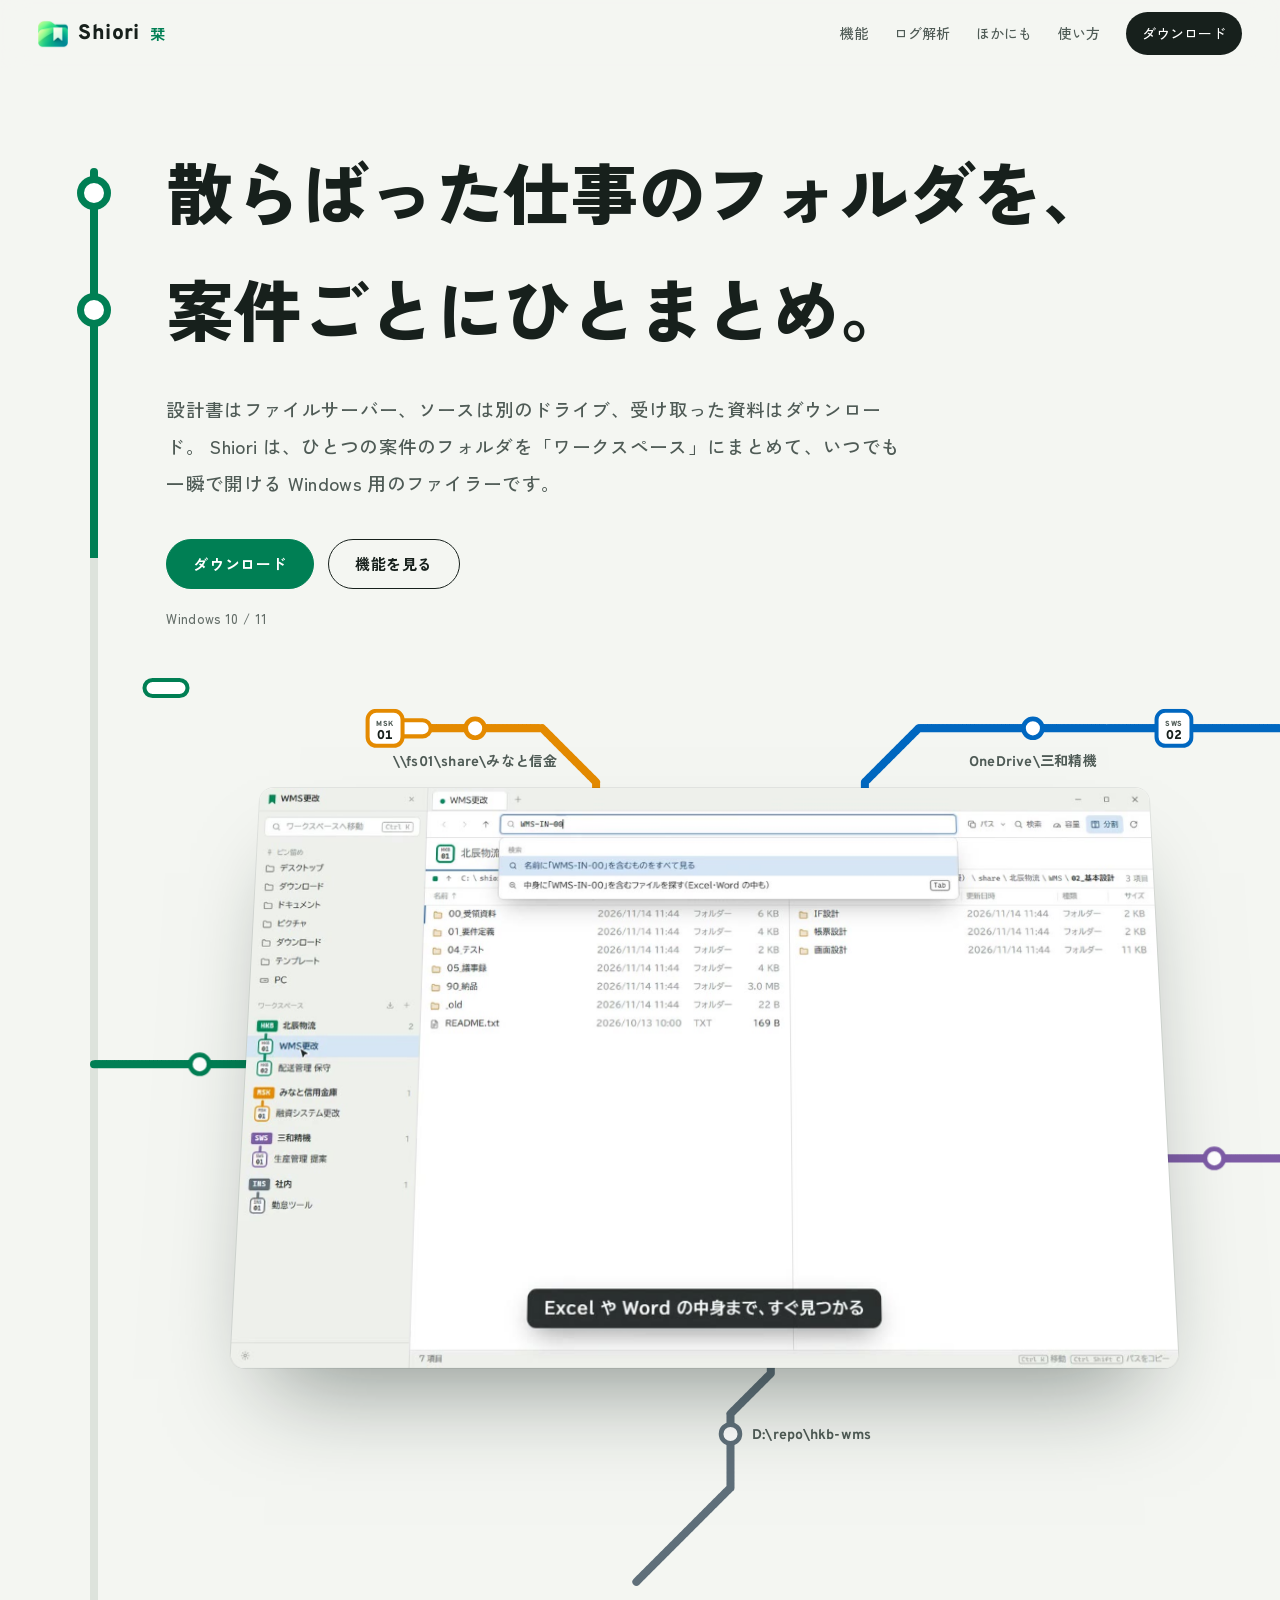
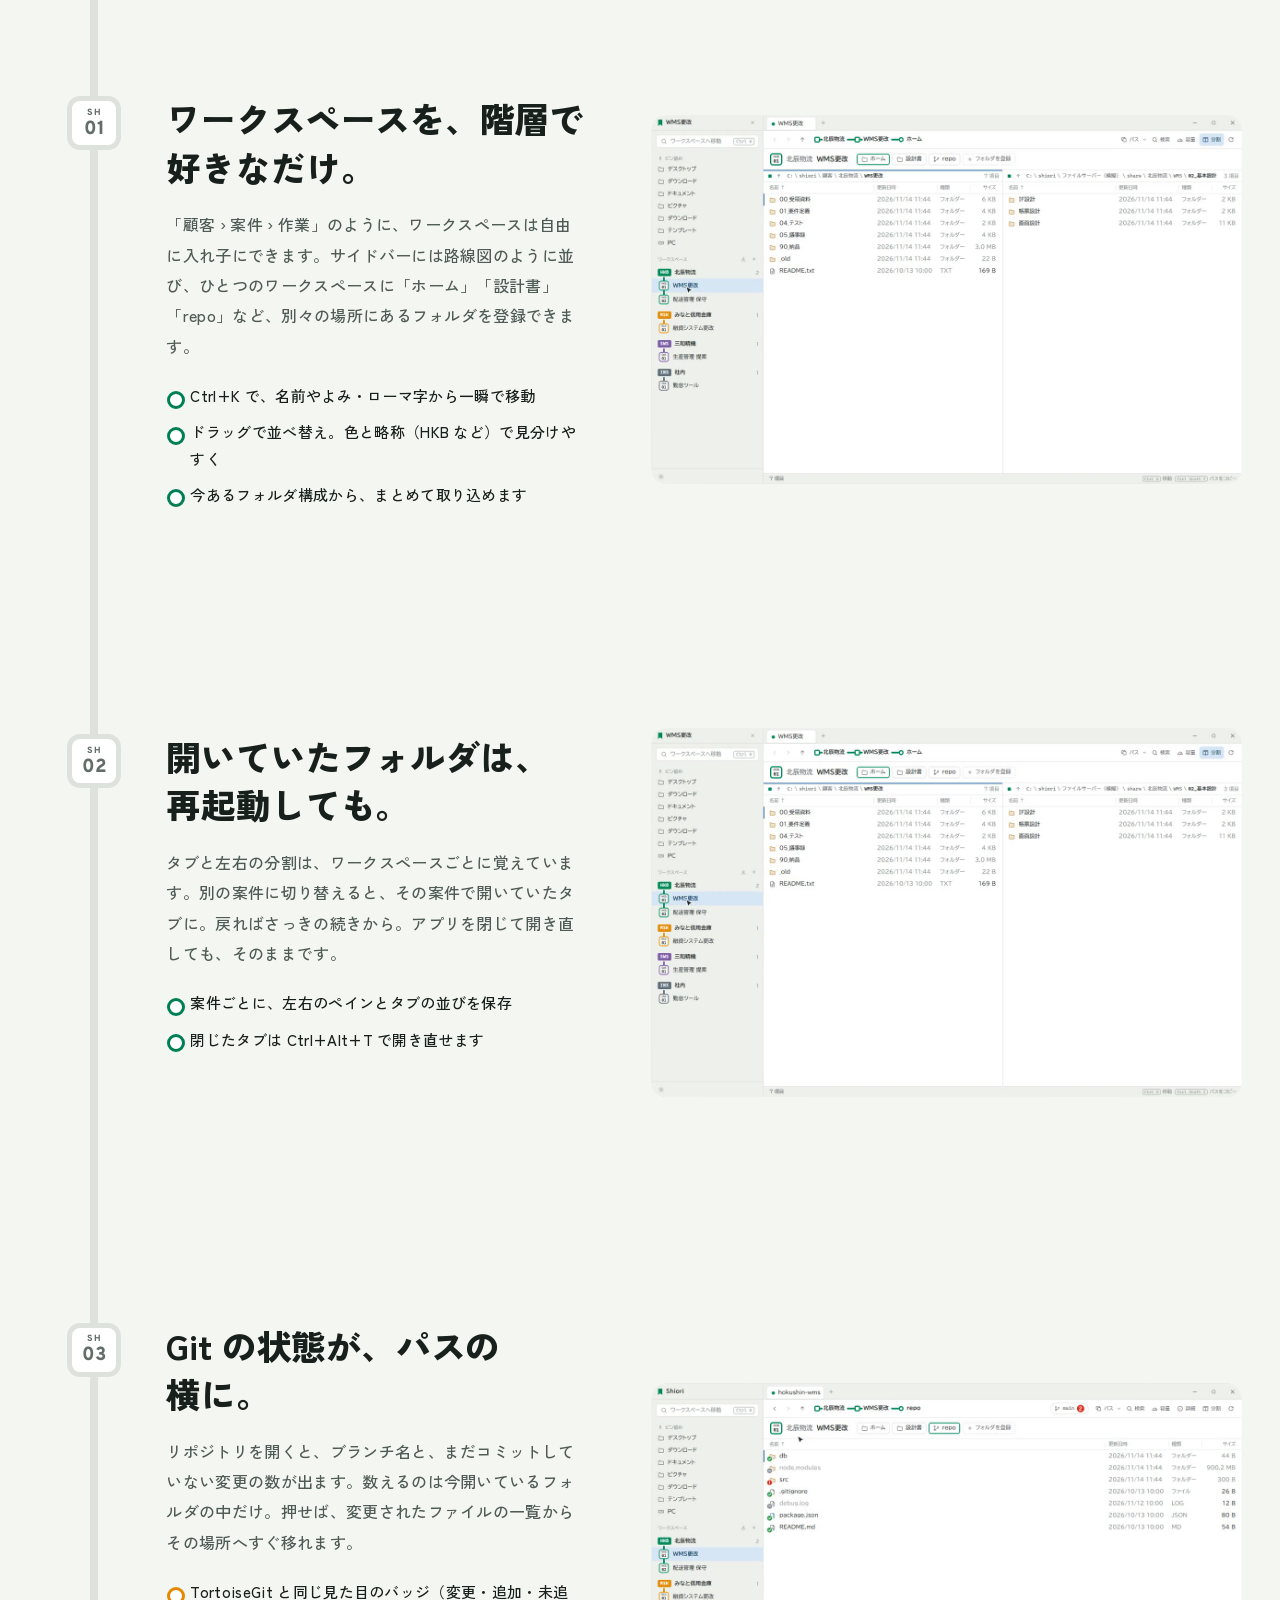
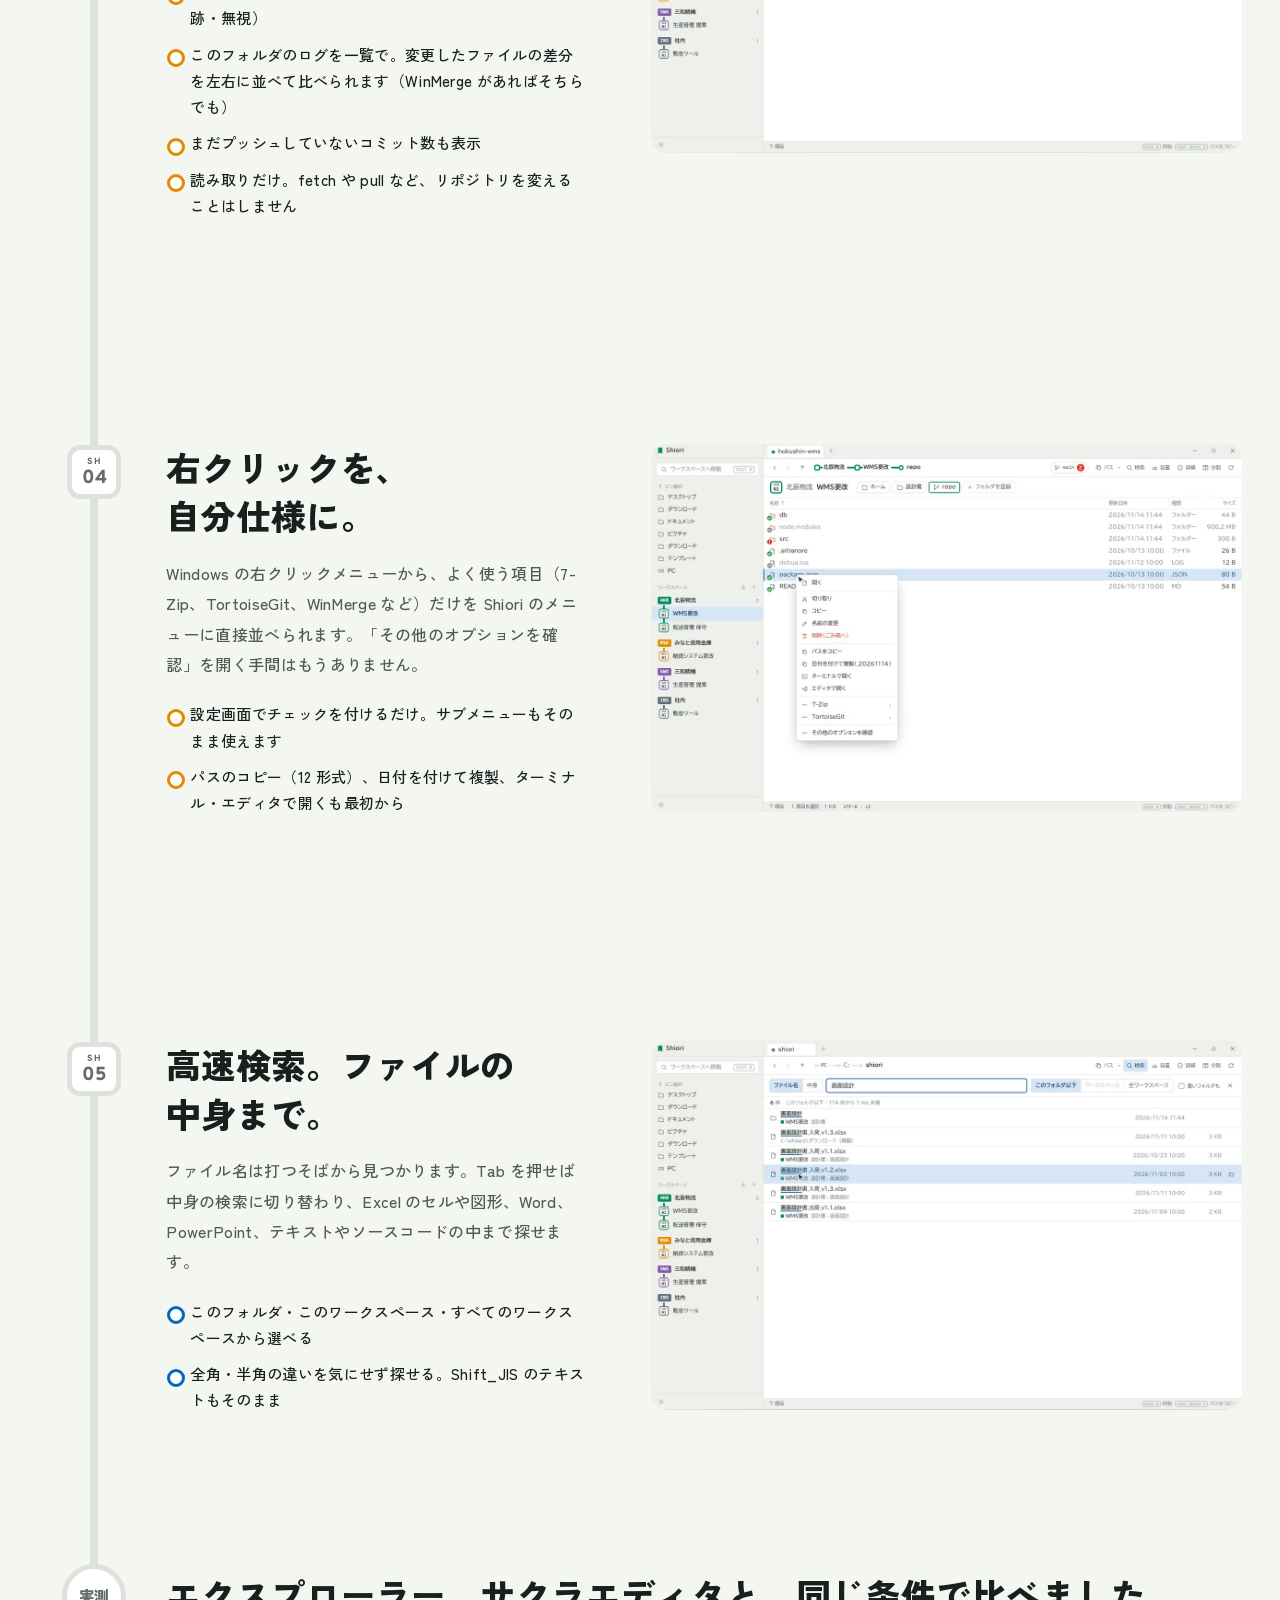
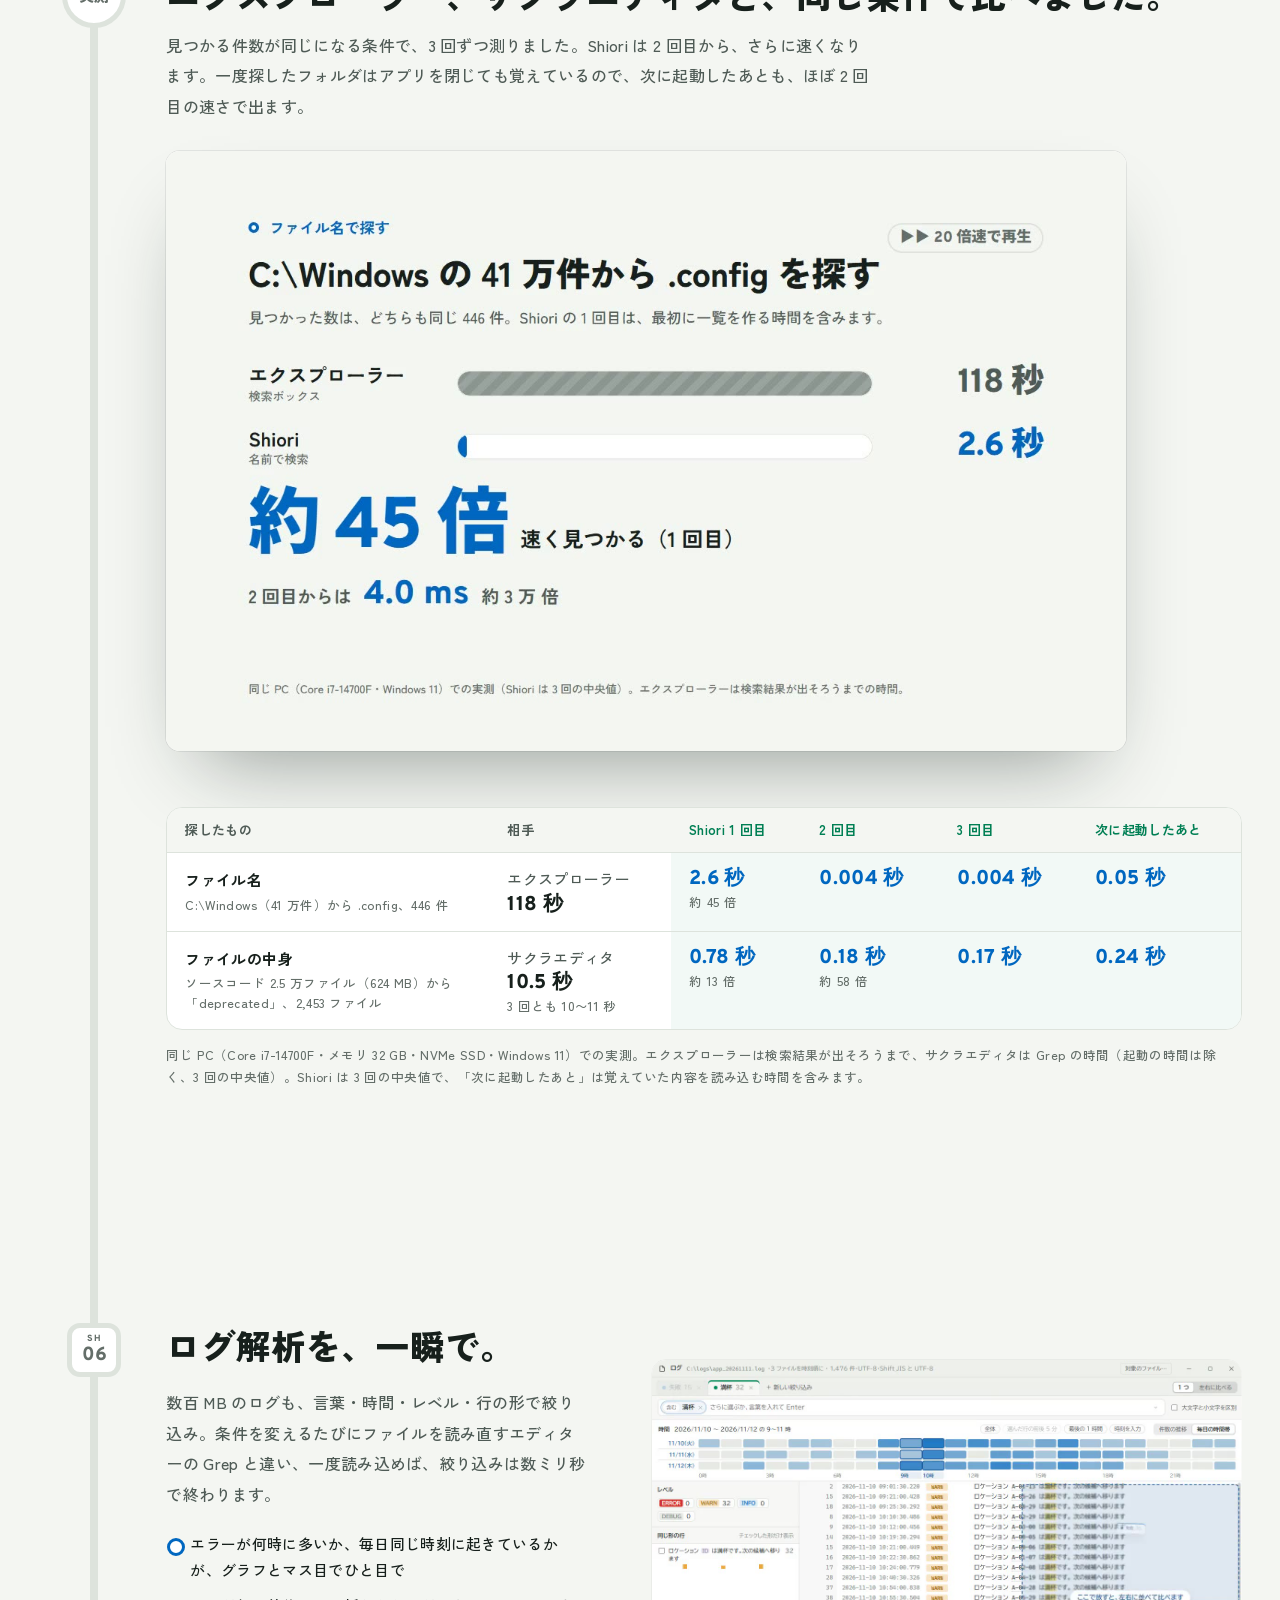
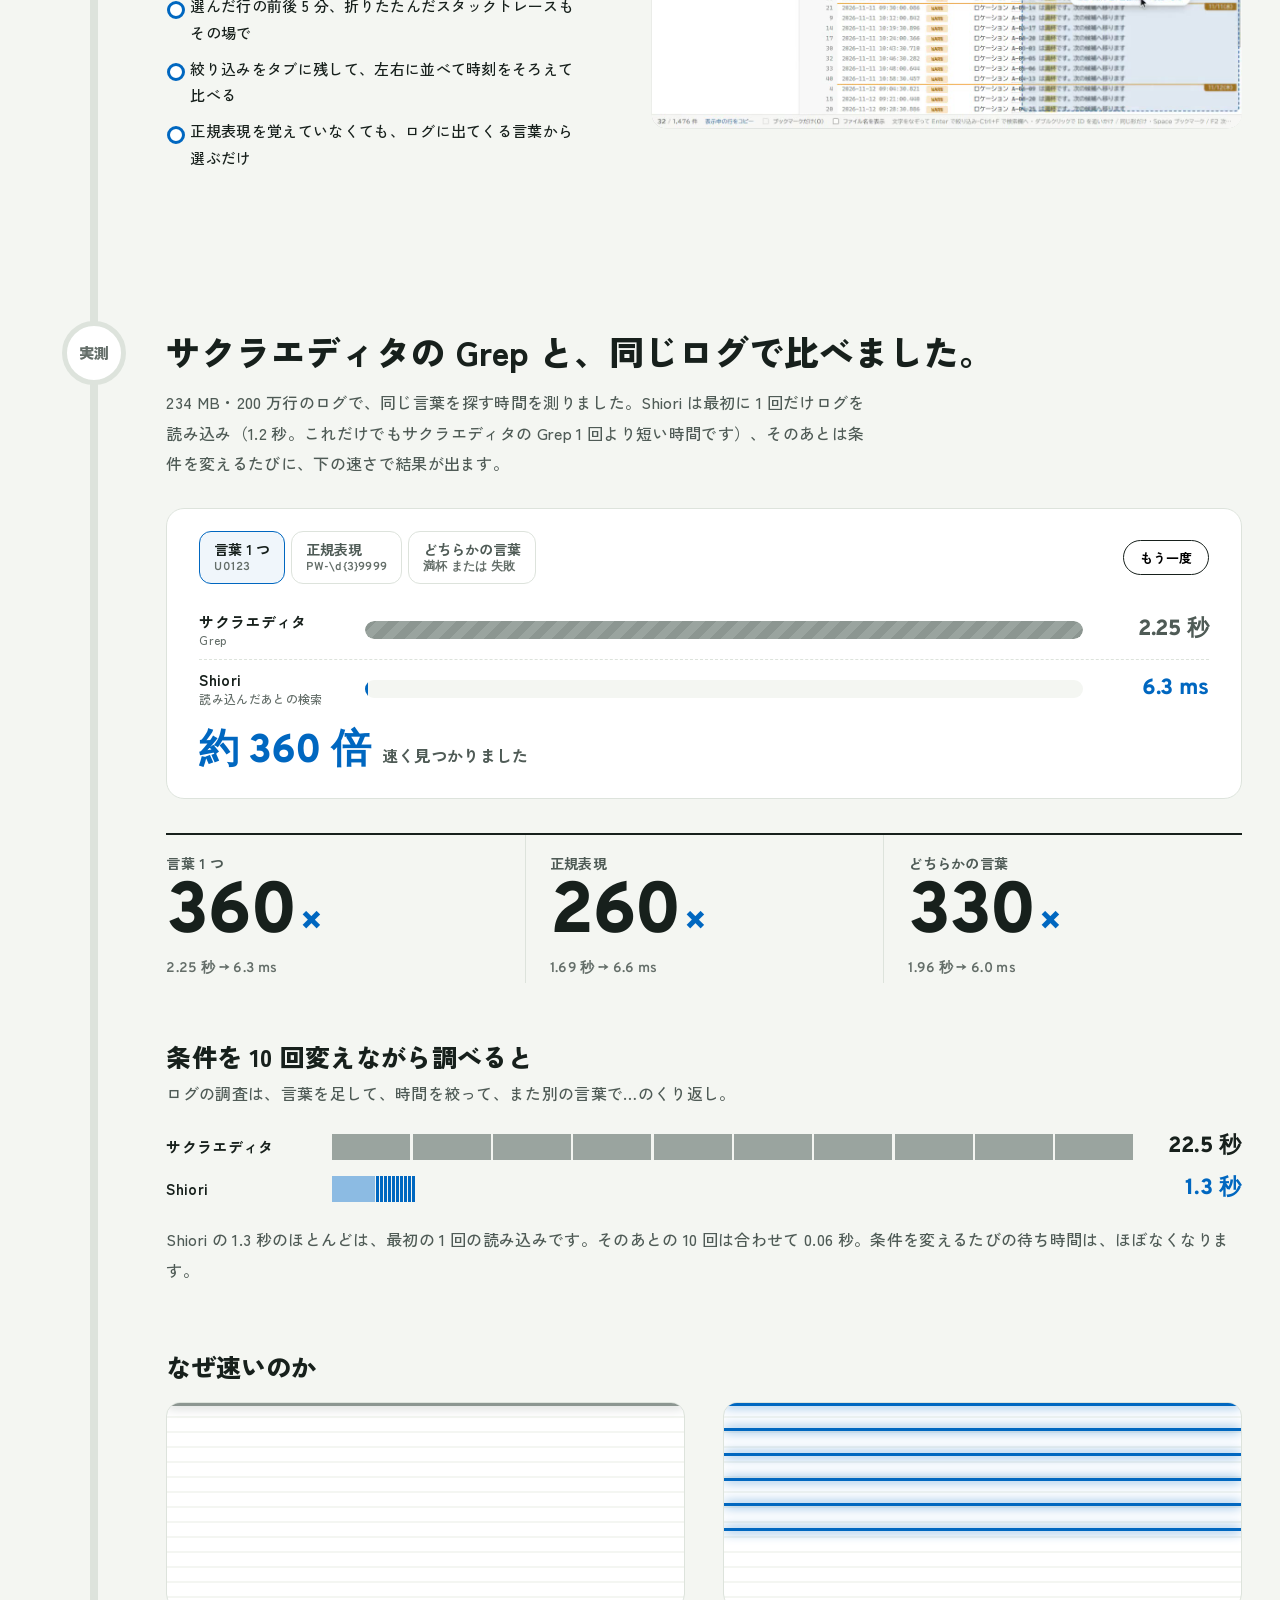
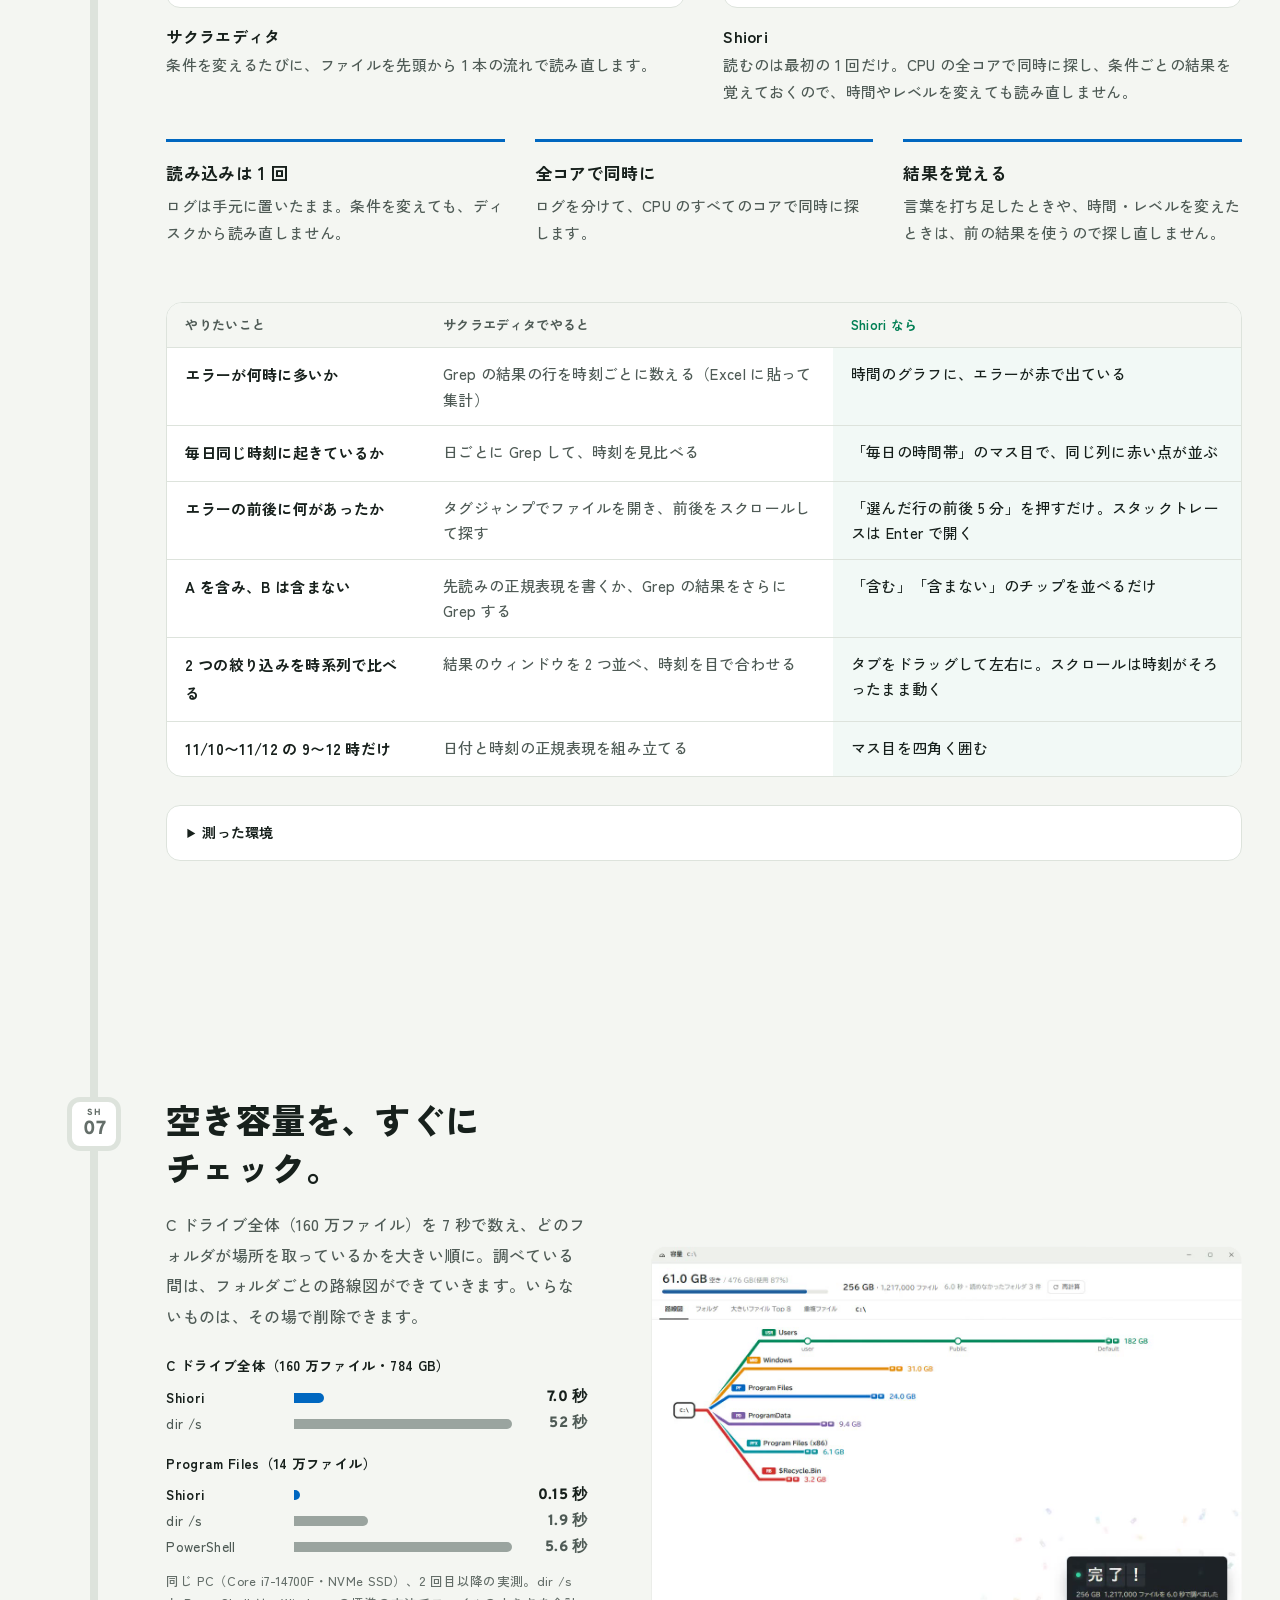
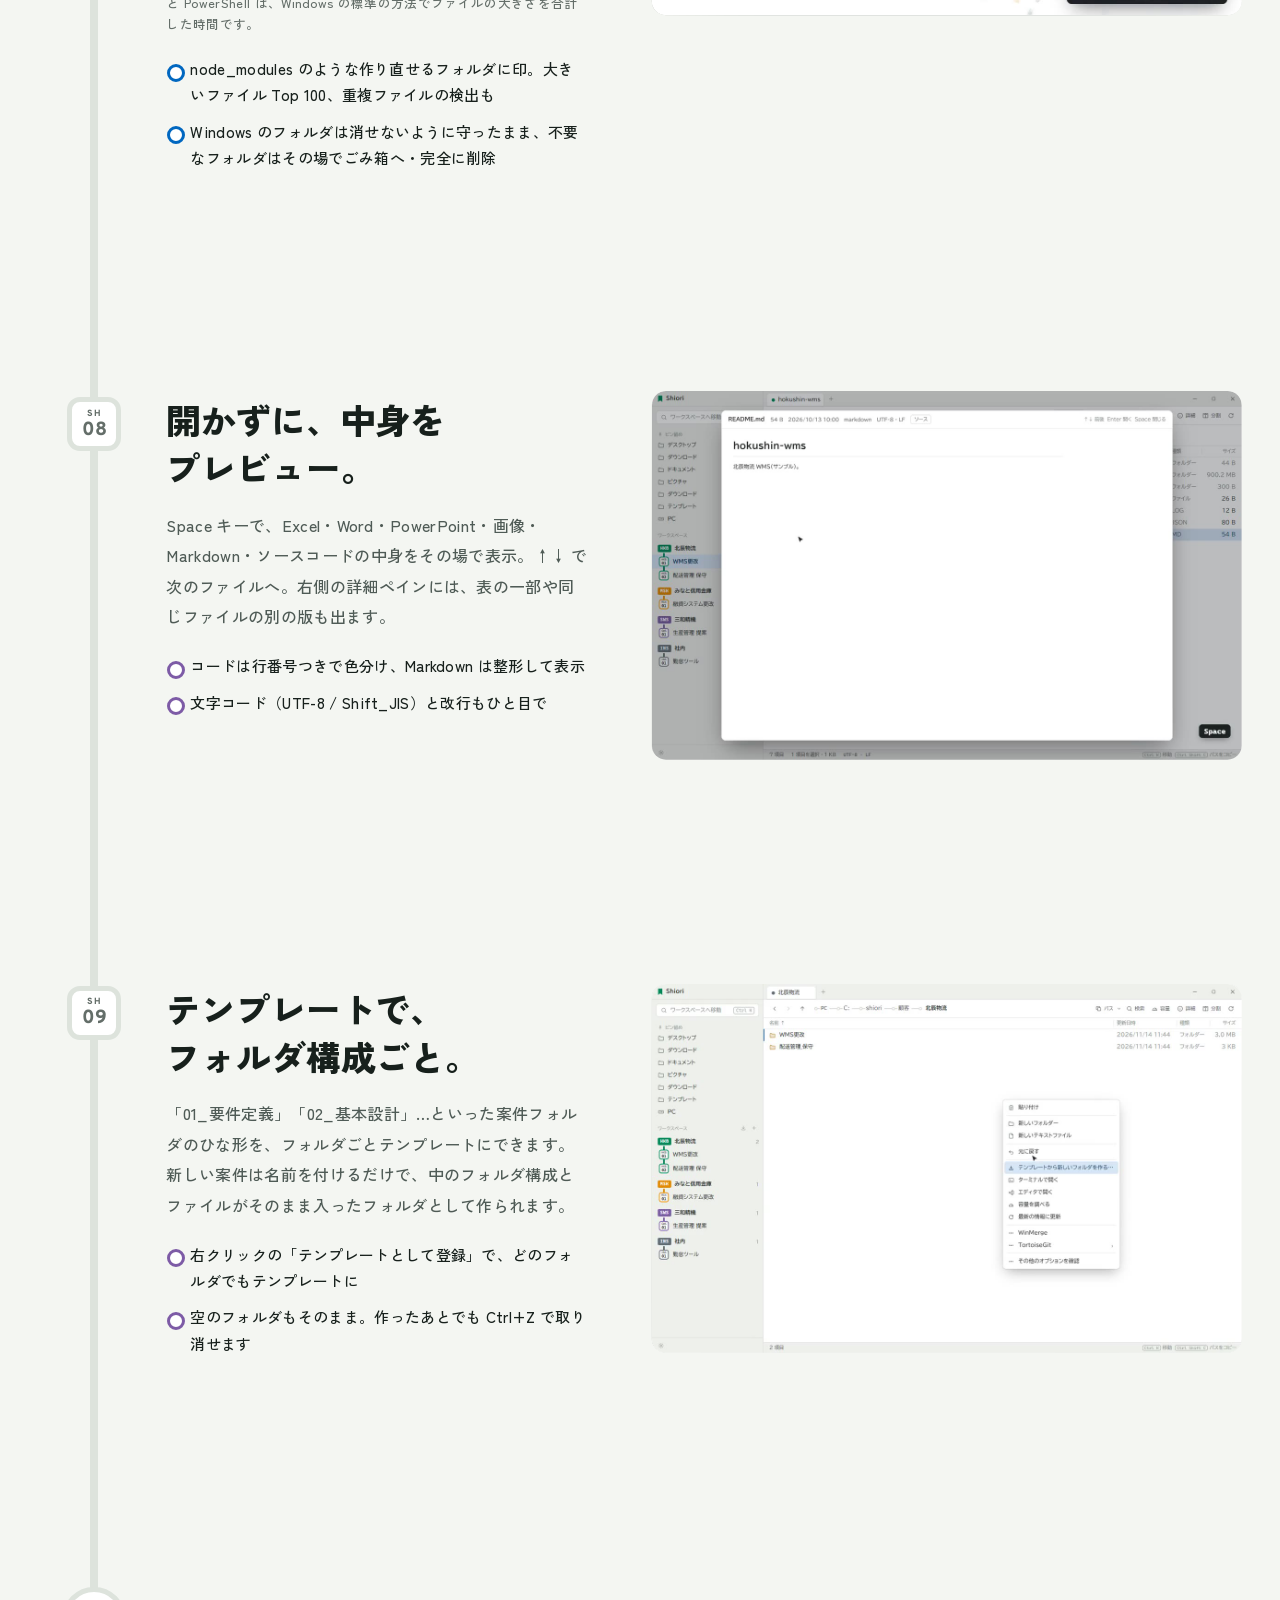
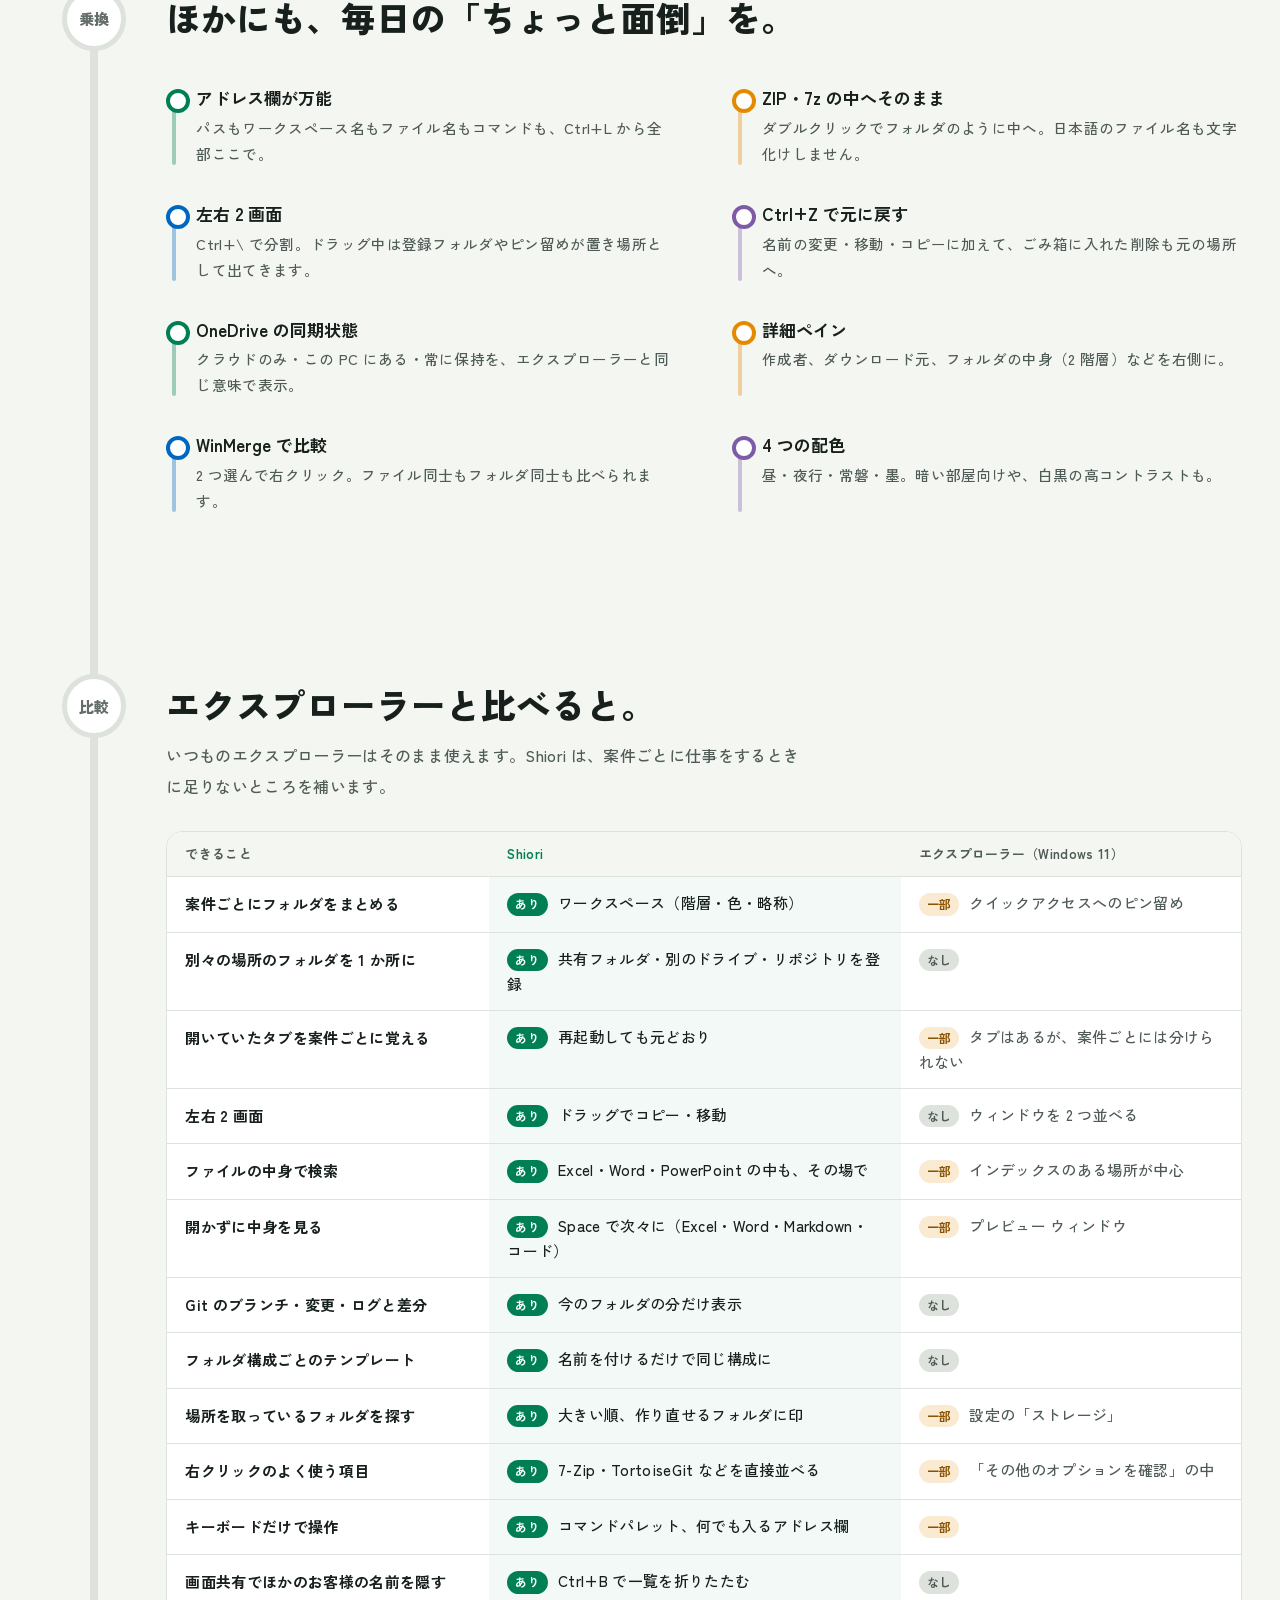
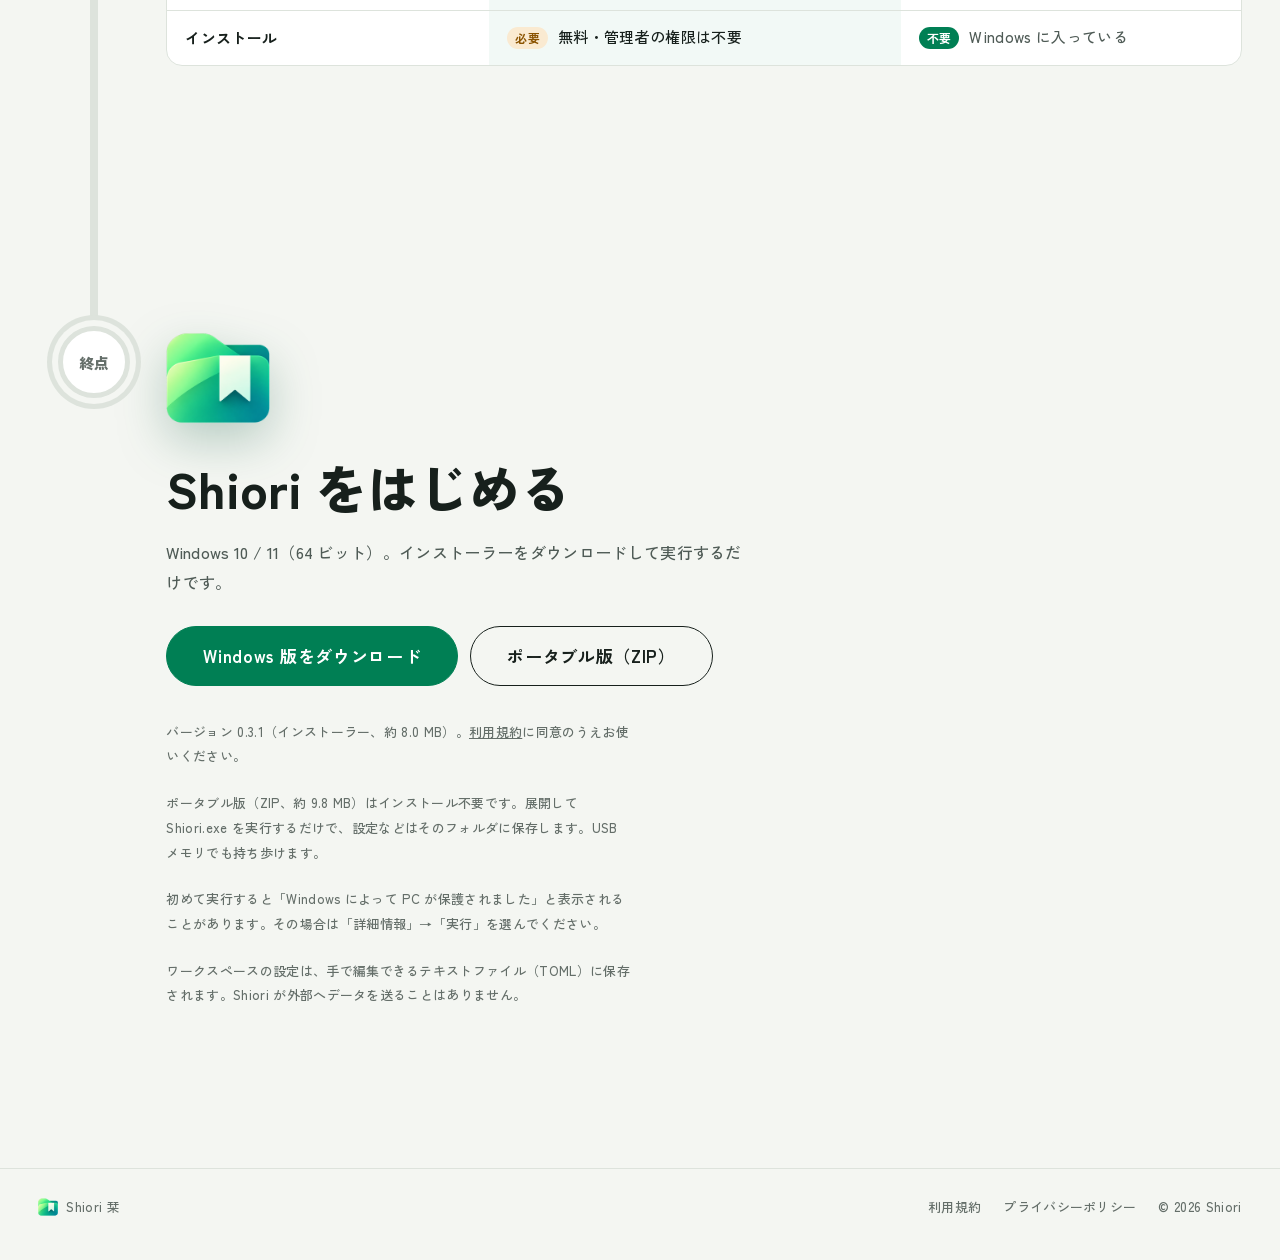
==== commit 30834737: "Shiori 0.3.1 を公開する" ====
--- a/index.html
+++ b/index.html
@@ -391,9 +391,12 @@
       <img src="media/icon.png" alt="" width="104" height="104">
       <h2>Shiori をはじめる</h2>
       <p>Windows 10 / 11（64 ビット）。インストーラーをダウンロードして実行するだけです。</p>
-      <a class="btn primary big" href="download/Shiori_0.3.0_x64-setup.exe" download>Windows 版をダウンロード</a>
-      <p class="note">バージョン 0.3.0（インストーラー、約 8.0 MB）。<a href="terms.html">利用規約</a>に同意のうえお使いください。</p>
-      <p class="note portable">インストールせずに使うなら <a href="download/Shiori_0.3.0_x64-portable.zip" download>ポータブル版（ZIP、約 9.8 MB）</a>。展開して Shiori.exe を実行するだけで、設定などはそのフォルダに保存します。USB メモリでも持ち歩けます。</p>
+      <div class="dl-btns">
+        <a class="btn primary big" href="download/Shiori_0.3.1_x64-setup.exe" download>Windows 版をダウンロード</a>
+        <a class="btn big portable" href="download/Shiori_0.3.1_x64-portable.zip" download>ポータブル版（ZIP）</a>
+      </div>
+      <p class="note">バージョン 0.3.1（インストーラー、約 8.0 MB）。<a href="terms.html">利用規約</a>に同意のうえお使いください。</p>
+      <p class="note portable">ポータブル版（ZIP、約 9.8 MB）はインストール不要です。展開して Shiori.exe を実行するだけで、設定などはそのフォルダに保存します。USB メモリでも持ち歩けます。</p>
       <p class="note">初めて実行すると「Windows によって PC が保護されました」と表示されることがあります。その場合は「詳細情報」→「実行」を選んでください。</p>
       <p class="note">ワークスペースの設定は、手で編集できるテキストファイル（TOML）に保存されます。Shiori が外部へデータを送ることはありません。</p>
     </div>
--- a/style.css
+++ b/style.css
@@ -205,7 +205,9 @@
 .dl-body p { margin: 0; color: var(--ink2); max-width: 36em; }
 .dl-body .btn { margin-top: 12px; }
 .dl-body .note { font-size: 13px; color: var(--ink3); margin-top: 6px; }
-.dl-body .btn + .note { margin-top: 18px; }
+.dl-body .btn + .note, .dl-btns + .note { margin-top: 18px; }
+.dl-btns { display: flex; flex-wrap: wrap; align-items: center; gap: 12px; }
+.dl-btns .btn { margin-top: 12px; }
 
 .foot { max-width: 1320px; margin: 0 auto; display: flex; justify-content: space-between; align-items: center; flex-wrap: wrap; gap: 12px 24px; padding: 26px clamp(16px, 3vw, 40px) 40px; font-size: 13px; color: var(--ink3); border-top: 1px solid var(--track); }
 .f-brand { display: flex; align-items: center; gap: 8px; }
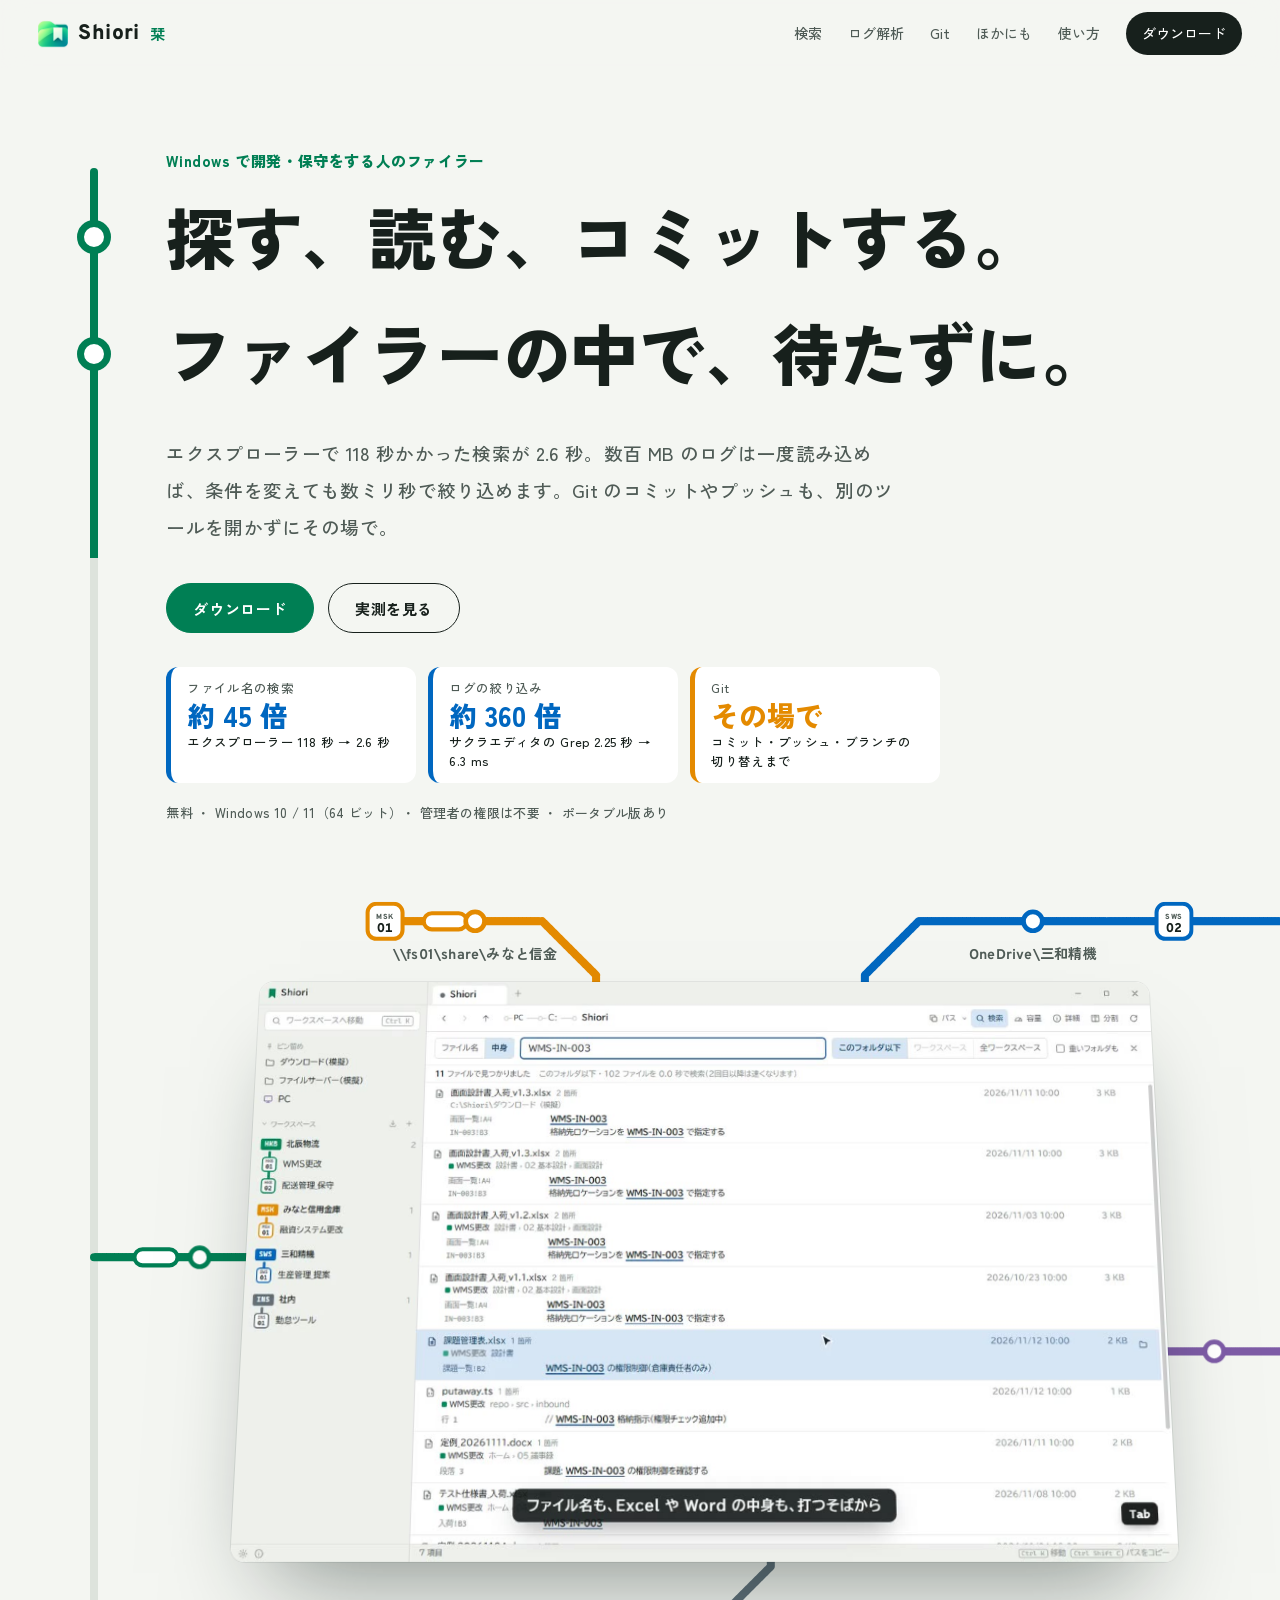
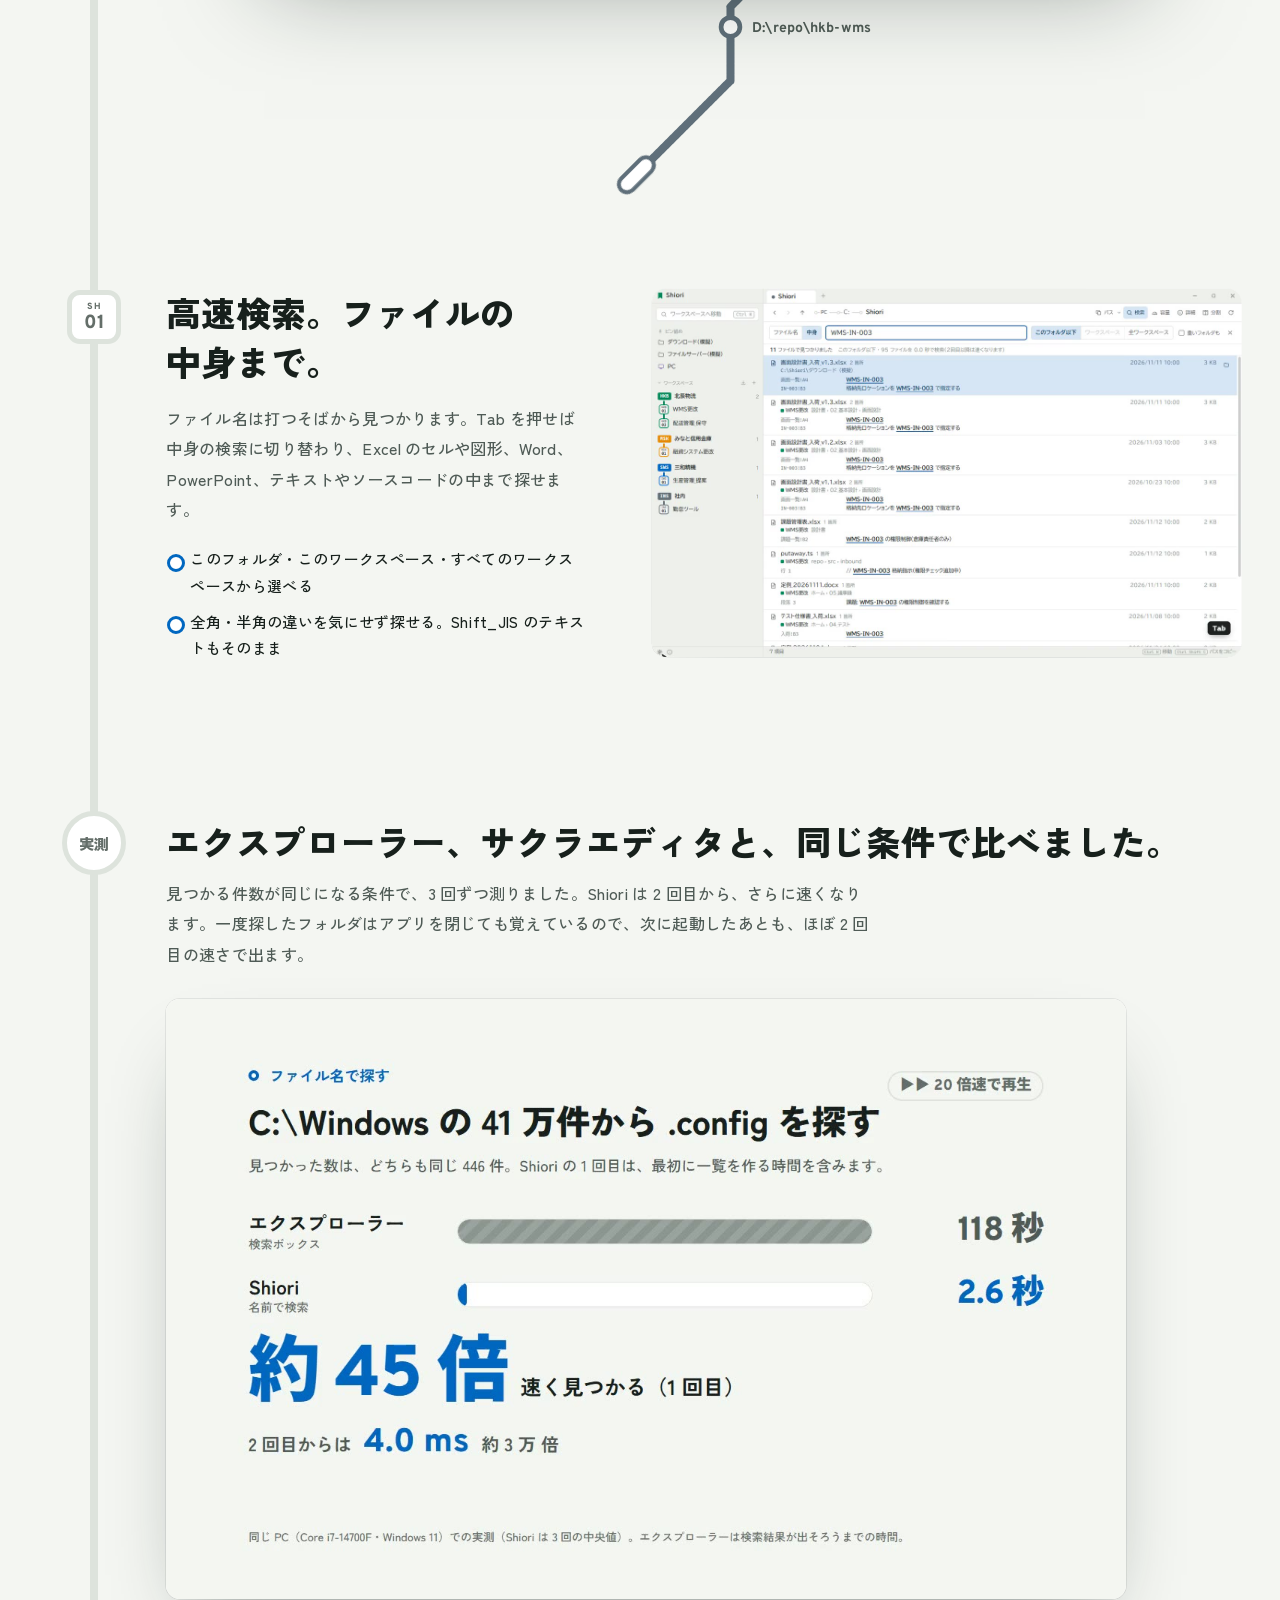
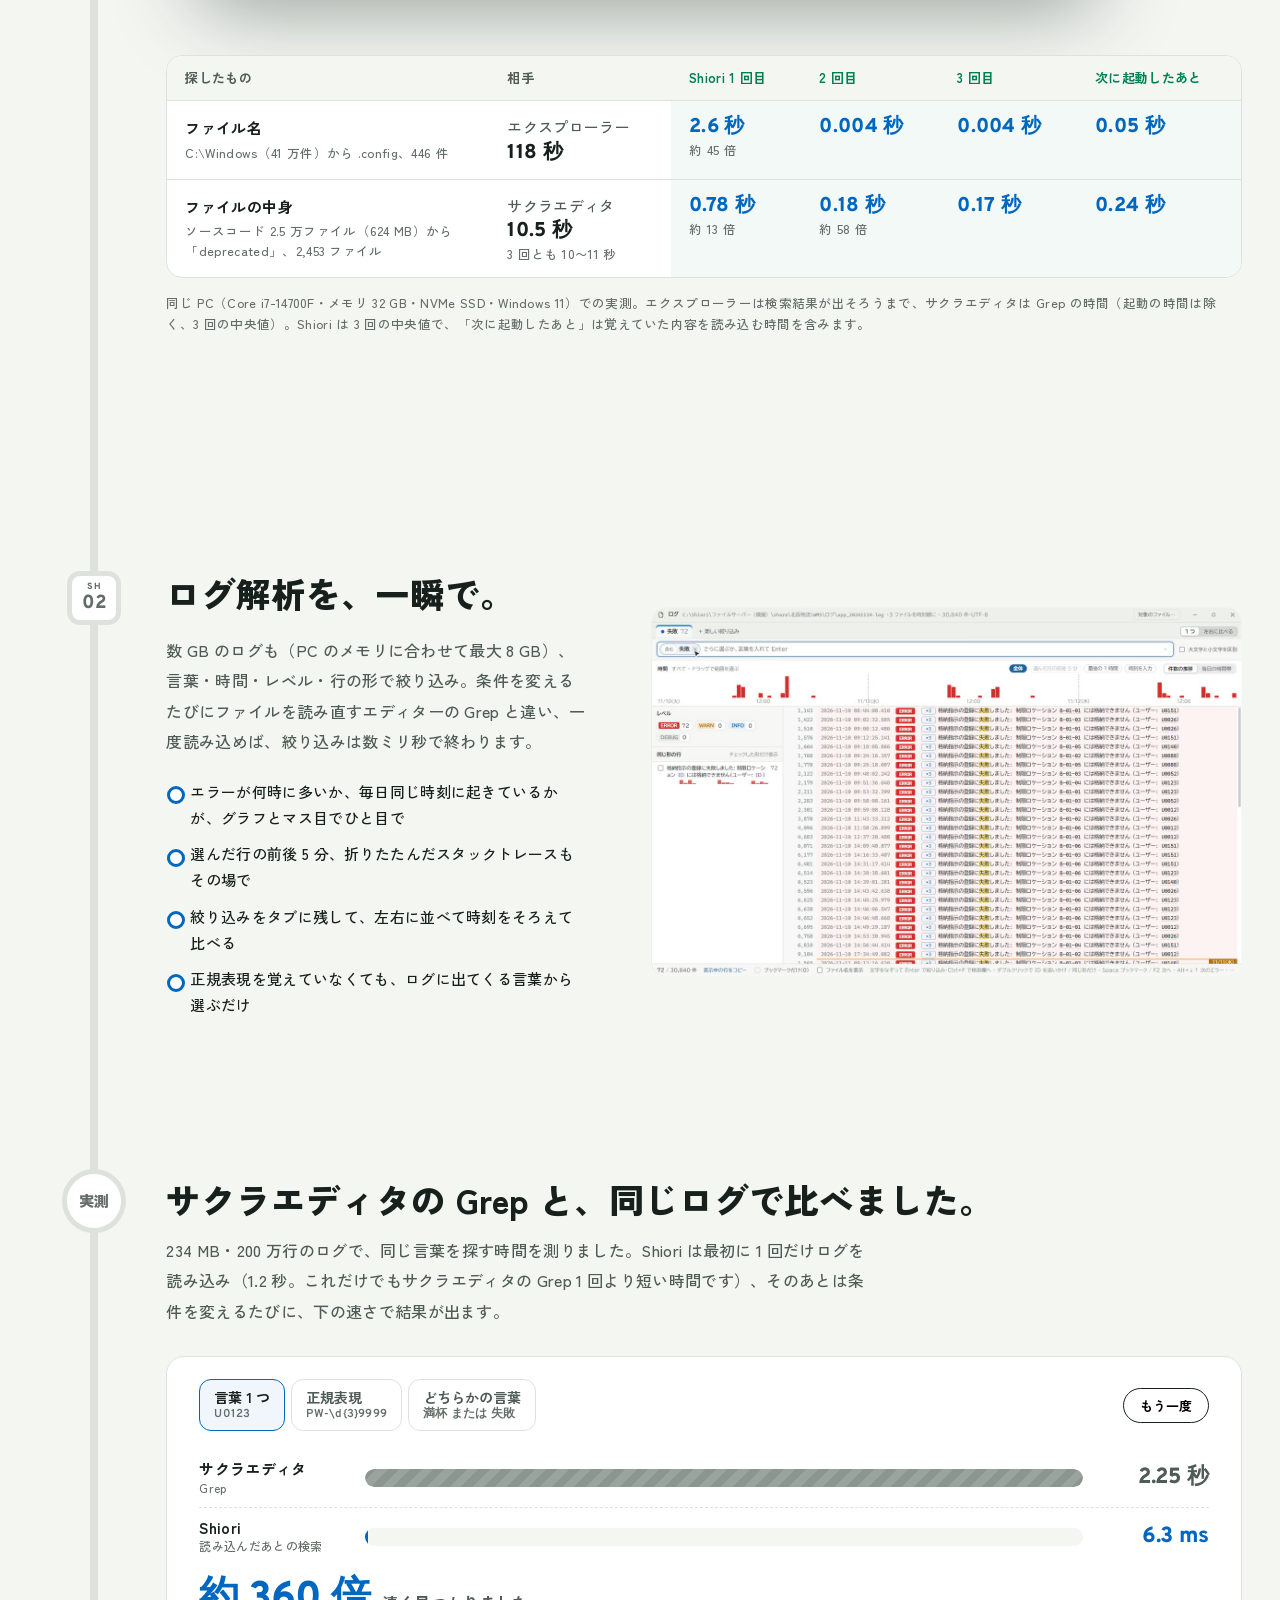
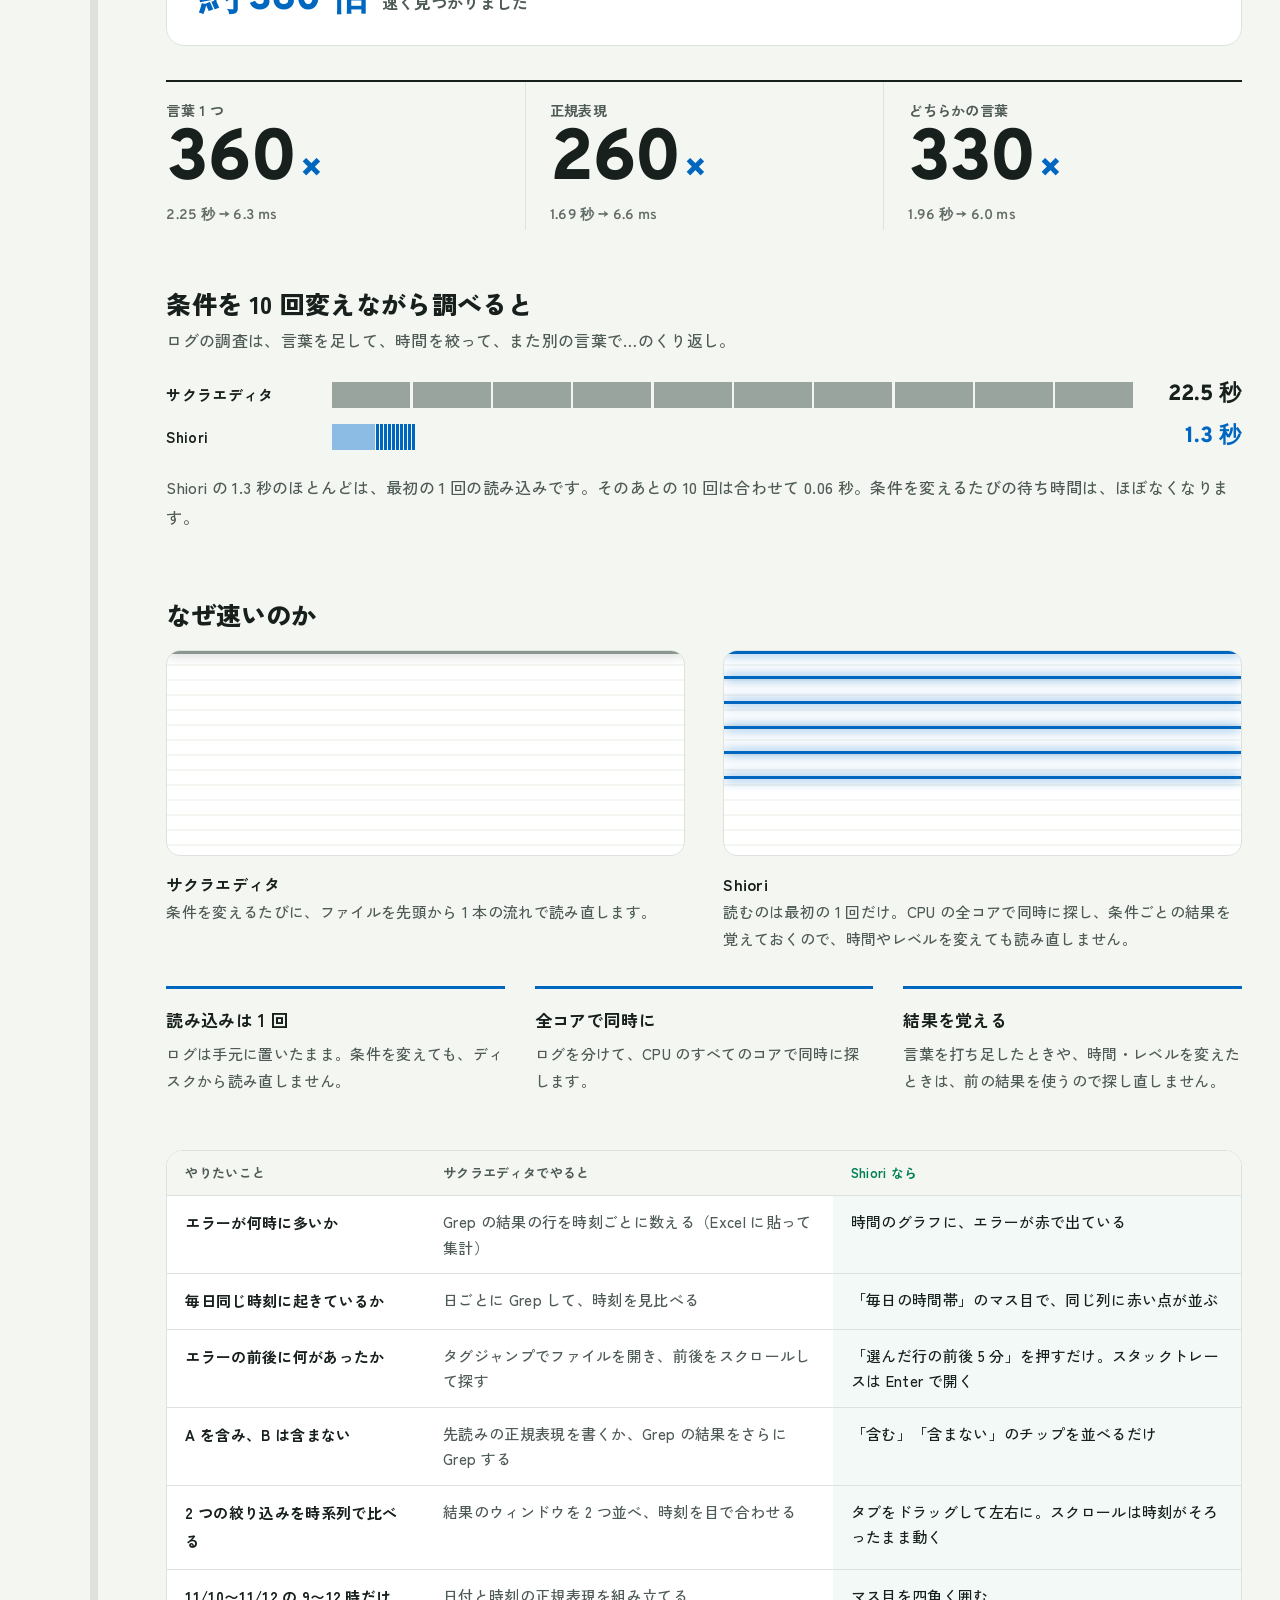
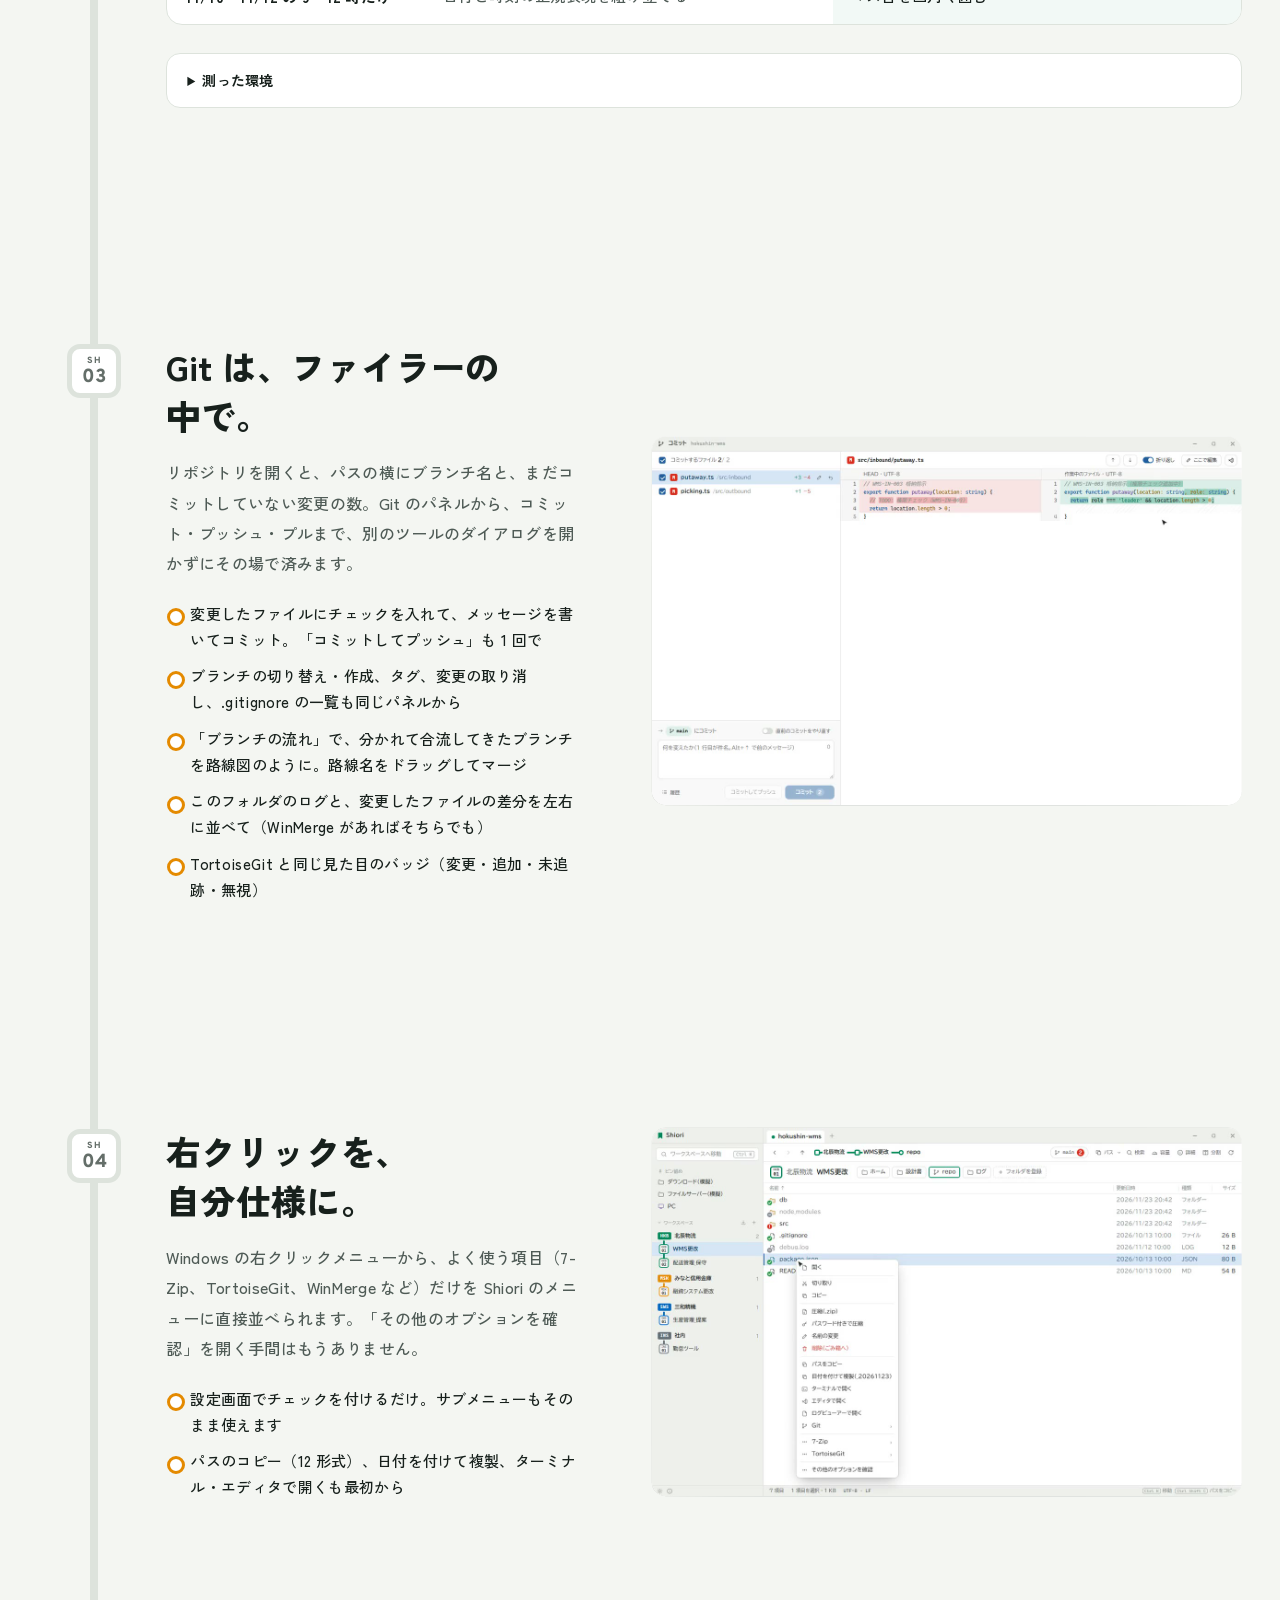
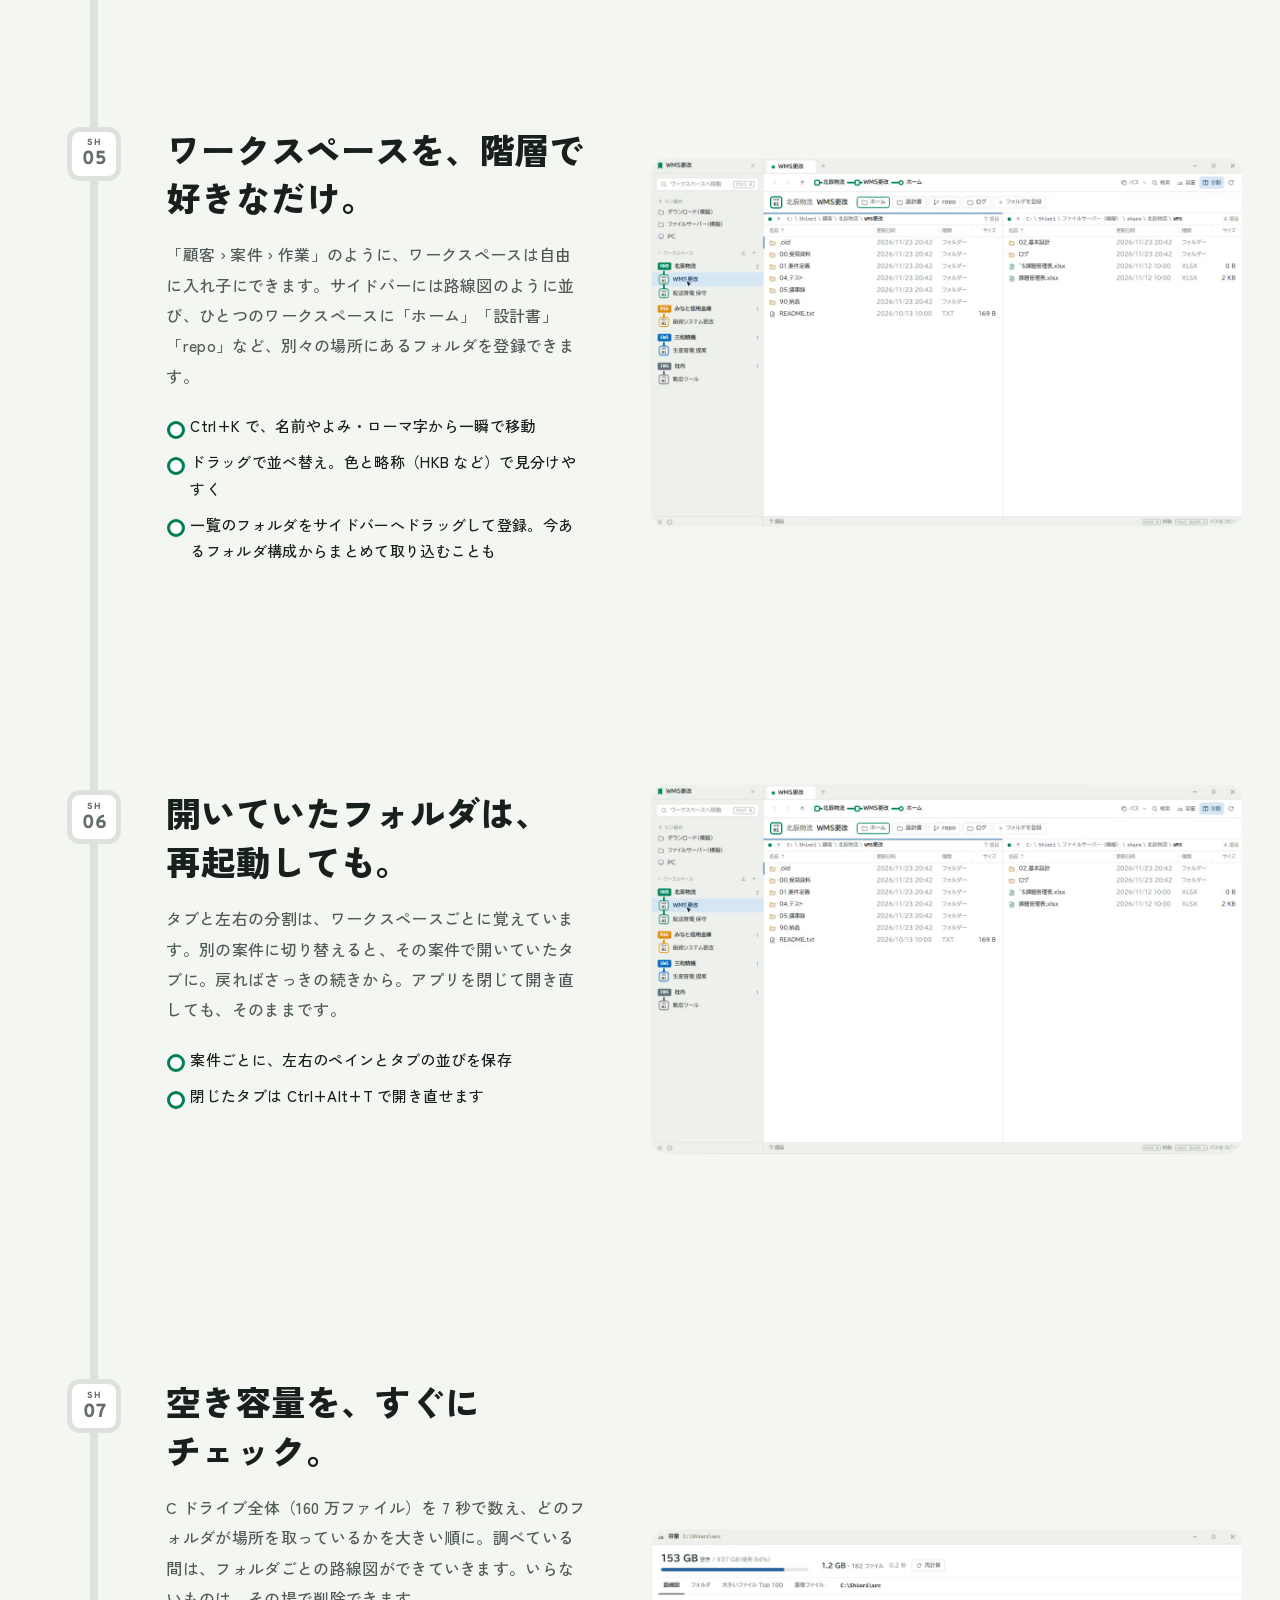
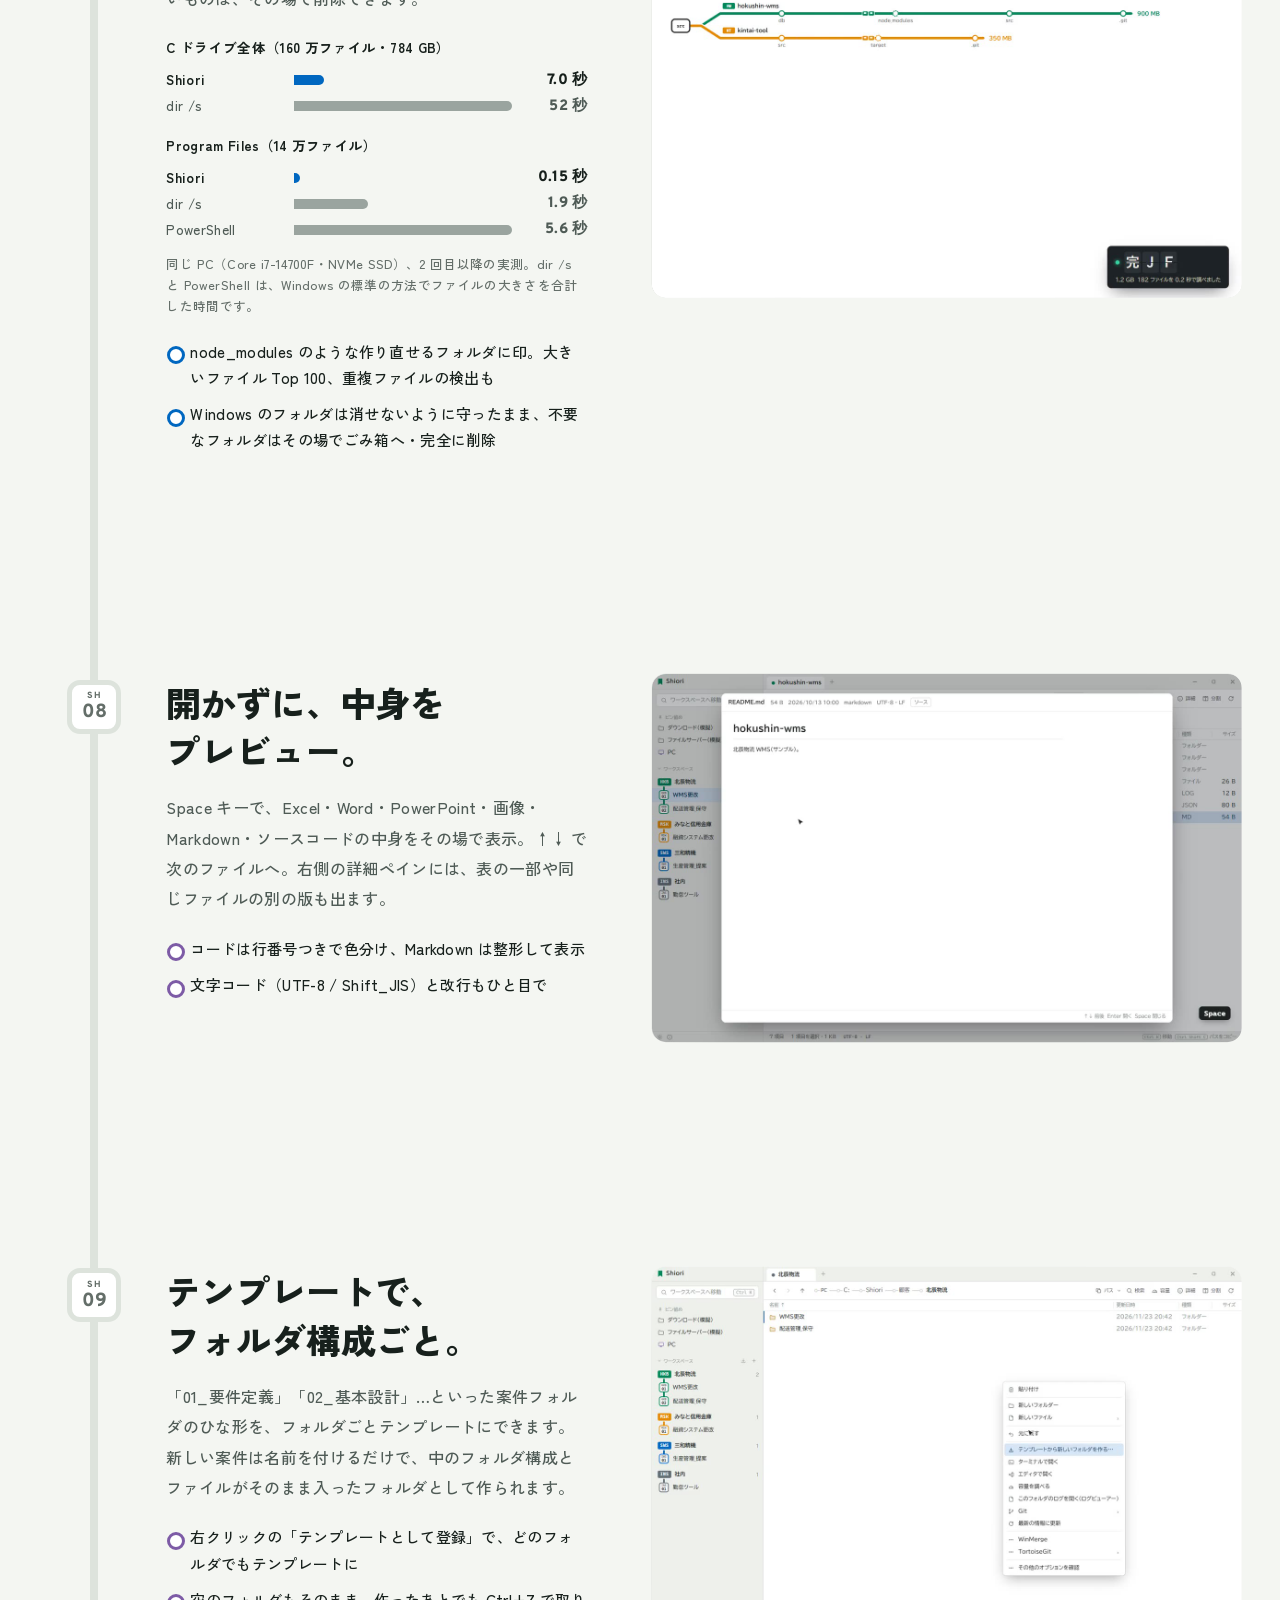
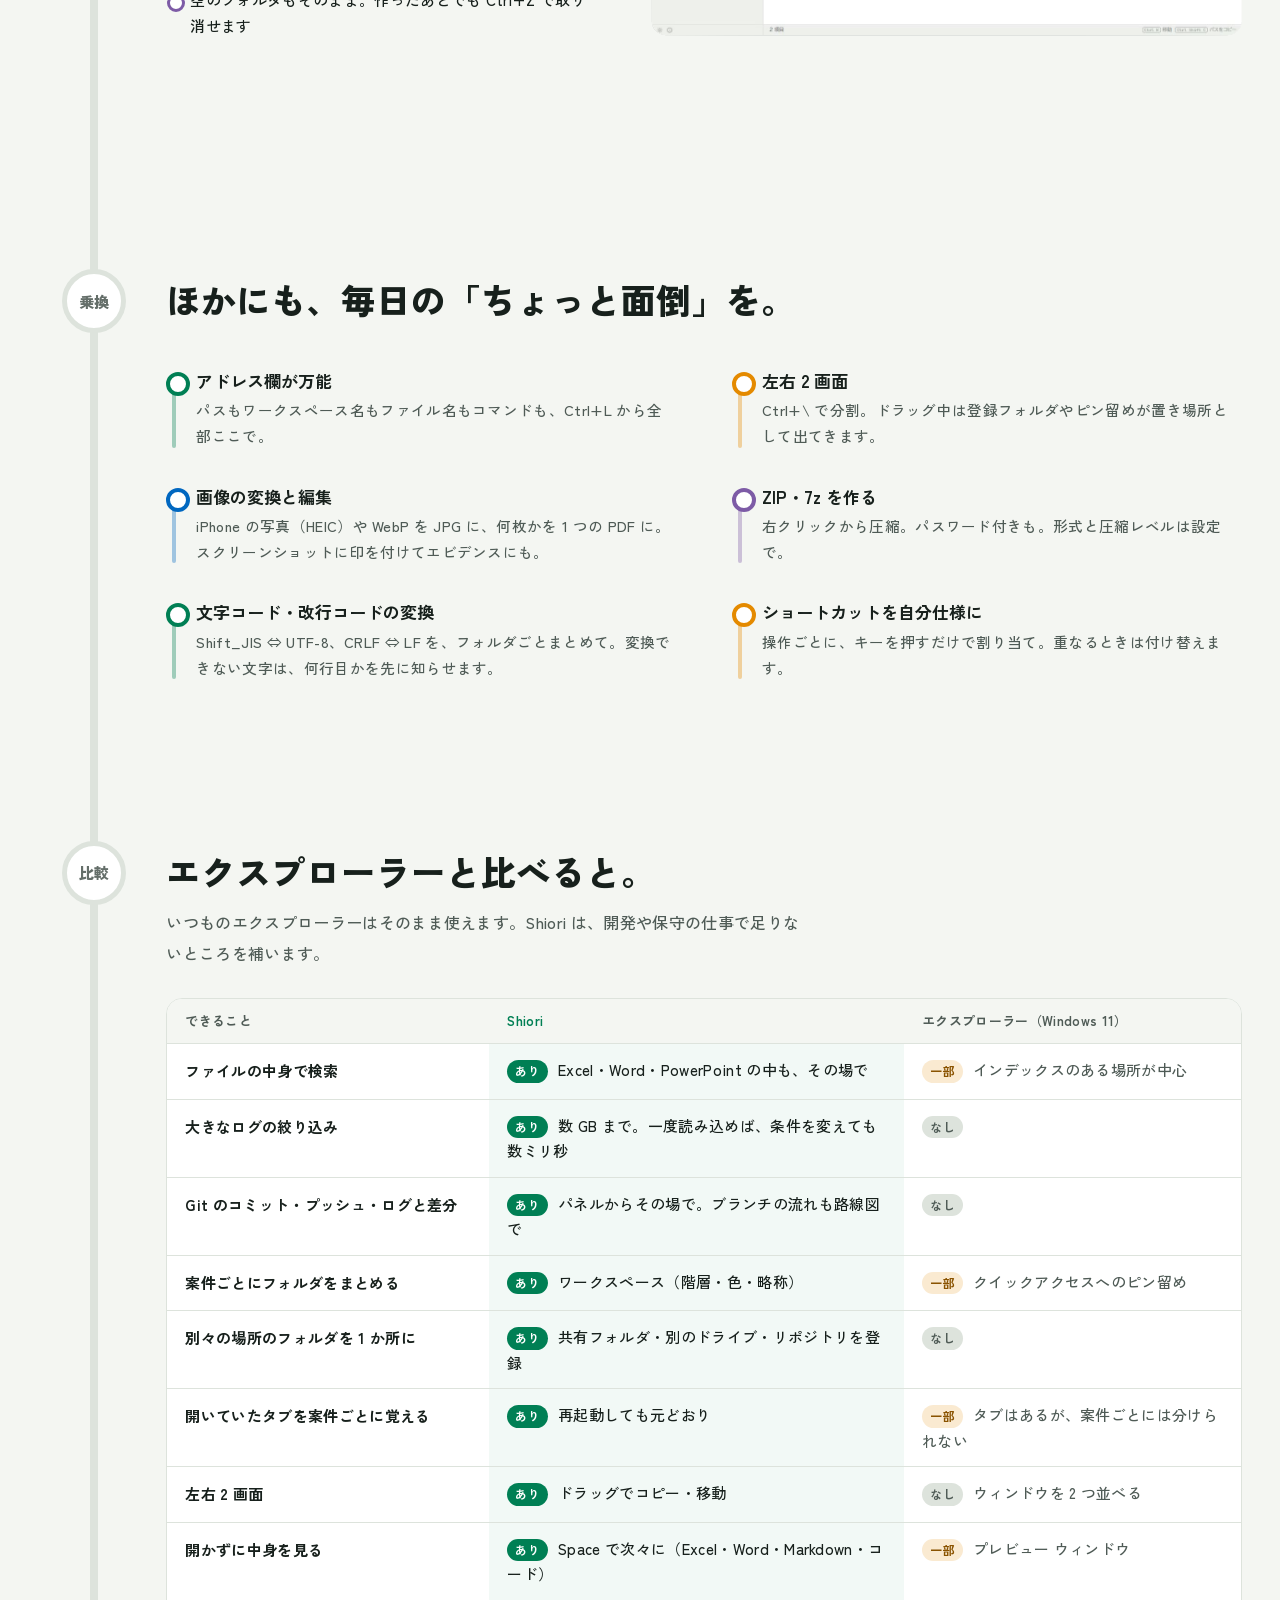
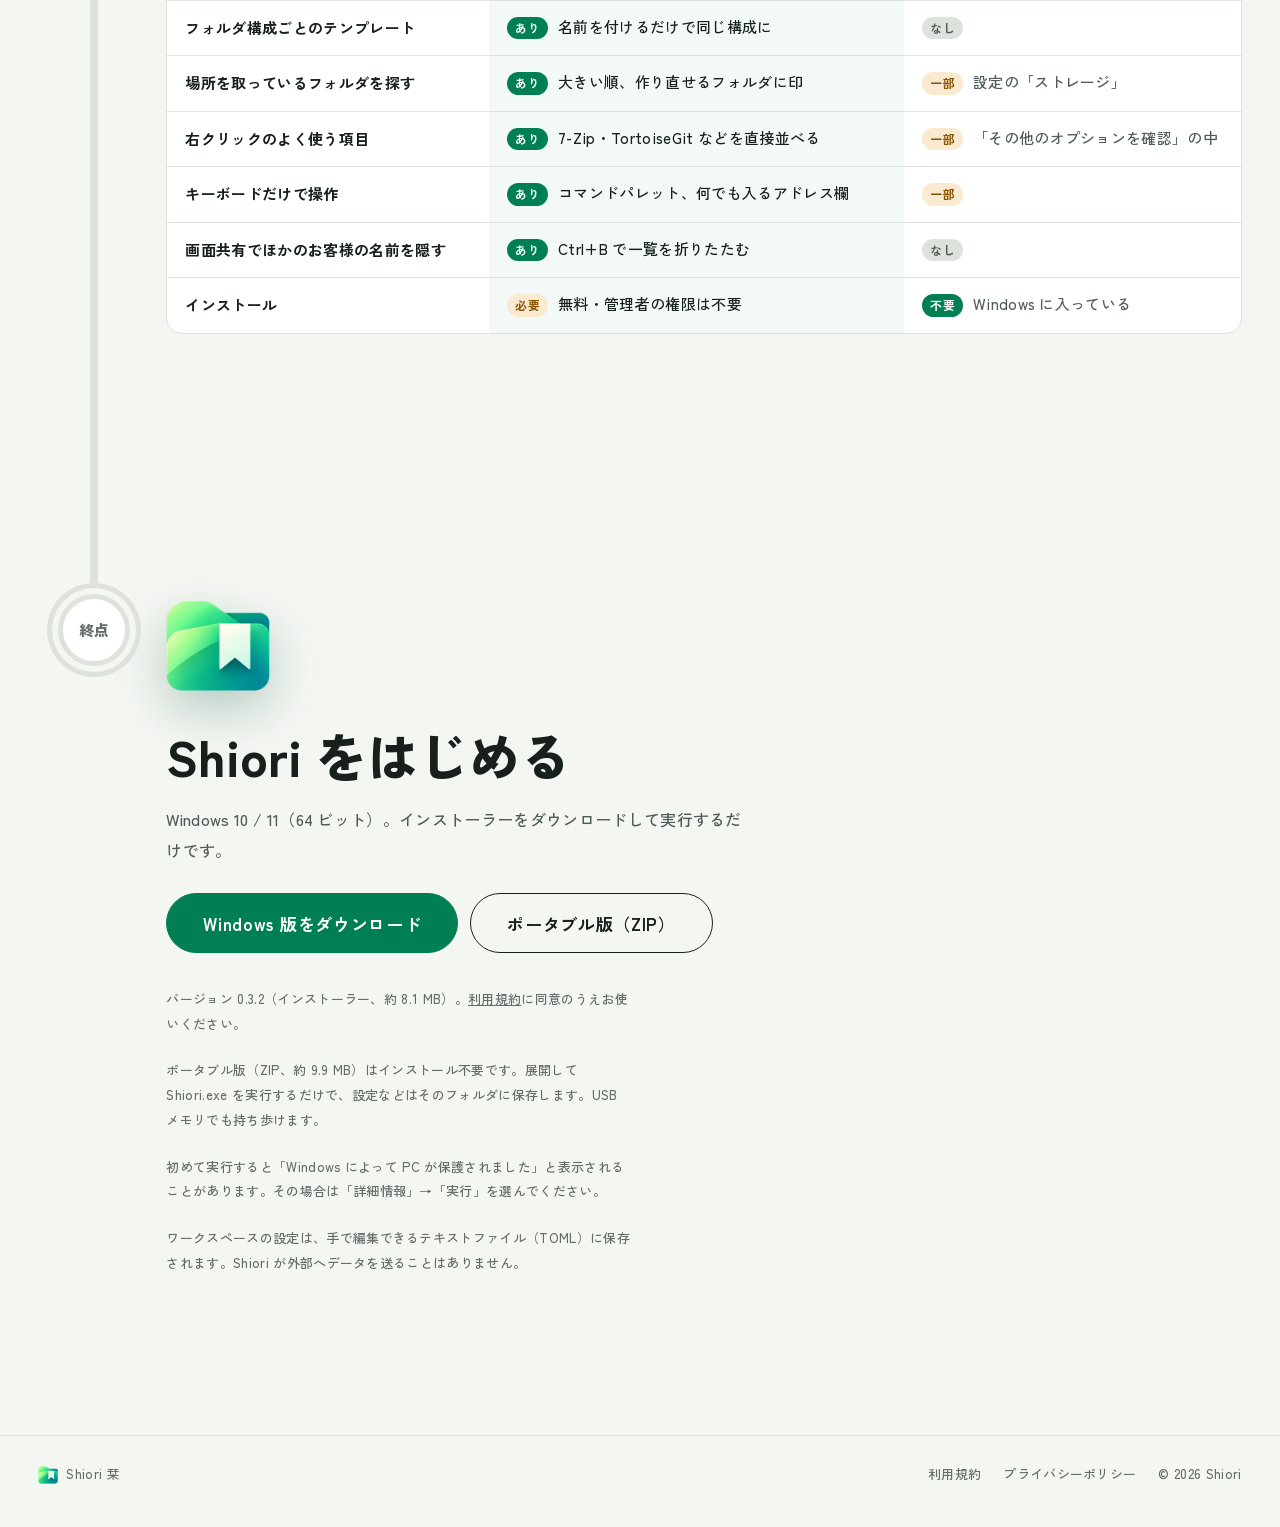
==== commit 56132d49: "Shiori 0.3.2 を公開する" ====
--- a/index.html
+++ b/index.html
@@ -3,11 +3,15 @@
 <head>
 <meta charset="utf-8">
 <meta name="viewport" content="width=device-width, initial-scale=1">
-<title>Shiori 栞 — 案件ごとに、フォルダをまとめるファイラー</title>
-<meta name="description" content="Shiori は、案件ごとにフォルダをまとめて開ける Windows 用ファイラーです。ワークスペースの階層管理、タブの保持、Git の状態、ファイルの中身までの検索、プレビュー、フォルダごとのテンプレートなど。">
-<meta property="og:title" content="Shiori 栞 — 案件ごとに、フォルダをまとめるファイラー">
-<meta property="og:description" content="散らばった仕事のフォルダを、案件ごとにひとまとめ。Windows 10 / 11 用のファイラー。">
-<meta property="og:image" content="media/hero.jpg">
+<title>Shiori 栞 — 探す、読む、コミットする。Windows のファイラー</title>
+<meta name="description" content="エクスプローラーの検索で 118 秒かかった 41 万ファイルから、2.6 秒で見つかる Windows 用ファイラー。大きなログの絞り込みはサクラエディタの Grep の約 360 倍、Git のコミットやプッシュもその場で。無料。">
+<meta property="og:title" content="Shiori 栞 — 探す、読む、コミットする。ファイラーの中で、待たずに。">
+<meta property="og:description" content="ファイル名の検索はエクスプローラーの約 45 倍（118 秒 → 2.6 秒）、ログの絞り込みはサクラエディタの Grep の約 360 倍。Git のコミットやプッシュもその場で。Windows 10 / 11 用の無料のファイラー。">
+<meta property="og:image" content="https://shiori-filer.github.io/ShioriOfficial/media/og.png">
+<meta property="og:image:width" content="1200">
+<meta property="og:image:height" content="630">
+<meta property="og:url" content="https://shiori-filer.github.io/ShioriOfficial/">
+<meta name="twitter:card" content="summary_large_image">
 <meta property="og:type" content="website">
 <meta name="theme-color" content="#f4f6f2">
 <link rel="icon" href="media/favicon.png">
@@ -22,8 +26,9 @@
 <header class="top">
   <a class="brand" href="#top" aria-label="Shiori トップへ"><img src="media/icon.png" alt="" width="30" height="30"><span>Shiori</span><small>栞</small></a>
   <nav aria-label="ページ内">
-    <a href="#f1">機能</a>
+    <a href="#f5">検索</a>
     <a href="#log">ログ解析</a>
+    <a href="#f3">Git</a>
     <a href="#more">ほかにも</a>
     <a href="guide/">使い方</a>
     <a class="go" href="#download">ダウンロード</a>
@@ -36,17 +41,22 @@
   <section class="seg hero" style="--c: var(--green)">
     <div class="rail"><i class="fill"></i></div>
     <div class="hero-copy">
+      <p class="eyebrow">Windows で開発・保守をする人のファイラー</p>
       <h1 class="route-title">
-        <span class="stop s1"><i class="dot"></i><span class="t">散らばった仕事のフォルダを、</span></span>
-        <span class="stop s2"><i class="dot"></i><span class="t">案件ごとにひとまとめ。</span></span>
+        <span class="stop s1"><i class="dot"></i><span class="t">探す、読む、コミットする。</span></span>
+        <span class="stop s2"><i class="dot"></i><span class="t">ファイラーの中で、待たずに。</span></span>
       </h1>
-      <p class="lead">設計書はファイルサーバー、ソースは別のドライブ、受け取った資料はダウンロード。
-        Shiori は、ひとつの案件のフォルダを「ワークスペース」にまとめて、いつでも一瞬で開ける Windows 用のファイラーです。</p>
+      <p class="lead">エクスプローラーで 118 秒かかった検索が 2.6 秒。数百 MB のログは一度読み込めば、条件を変えても数ミリ秒で絞り込めます。Git のコミットやプッシュも、別のツールを開かずにその場で。</p>
       <div class="cta">
         <a class="btn primary" href="#download">ダウンロード</a>
-        <a class="btn" href="#f1">機能を見る</a>
-      </div>
-      <p class="req">Windows 10 / 11</p>
+        <a class="btn" href="#vs-search">実測を見る</a>
+      </div>
+      <ul class="proof">
+        <li style="--c: var(--blue)"><a href="#vs-search"><small>ファイル名の検索</small><b class="num">約 45 倍</b><span class="num">エクスプローラー 118 秒 → 2.6 秒</span></a></li>
+        <li style="--c: var(--blue)"><a href="#vs"><small>ログの絞り込み</small><b class="num">約 360 倍</b><span class="num">サクラエディタの Grep 2.25 秒 → 6.3 ms</span></a></li>
+        <li style="--c: var(--orange)"><a href="#f3"><small>Git</small><b>その場で</b><span>コミット・プッシュ・ブランチの切り替えまで</span></a></li>
+      </ul>
+      <p class="req">無料 ・ Windows 10 / 11（64 ビット）・ 管理者の権限は不要 ・ ポータブル版あり</p>
     </div>
     <!-- the product sits on a route map: each client's line runs into the app, and trains
          (folders from wherever they live) keep arriving in it -->
@@ -90,69 +100,10 @@
     </figure>
   </section>
 
-  <!-- ===================================================== features: one station each -->
-  <section class="seg feature" id="f1" style="--c: var(--green)">
+  <!-- ===================================================== search, and how it compares (measured) -->
+  <section class="seg feature" id="f5" style="--c: var(--blue)">
     <div class="rail"><i class="fill"></i></div>
     <span class="nb" aria-hidden="true"><small>SH</small><b>01</b></span>
-    <div class="text">
-      <h2>ワークスペースを、階層で好きなだけ。</h2>
-      <p>「顧客 › 案件 › 作業」のように、ワークスペースは自由に入れ子にできます。サイドバーには路線図のように並び、ひとつのワークスペースに「ホーム」「設計書」「repo」など、別々の場所にあるフォルダを登録できます。</p>
-      <ul>
-        <li>Ctrl+K で、名前やよみ・ローマ字から一瞬で移動</li>
-        <li>ドラッグで並べ替え。色と略称（HKB など）で見分けやすく</li>
-        <li>今あるフォルダ構成から、まとめて取り込めます</li>
-      </ul>
-    </div>
-    <figure class="shot"><video src="media/workspaces.mp4" poster="media/workspaces.jpg" muted loop playsinline preload="none" aria-label="ワークスペースを切り替える様子"></video></figure>
-  </section>
-
-  <section class="seg feature" id="f2" style="--c: var(--green)">
-    <div class="rail"><i class="fill"></i></div>
-    <span class="nb" aria-hidden="true"><small>SH</small><b>02</b></span>
-    <div class="text">
-      <h2>開いていたフォルダは、再起動しても。</h2>
-      <p>タブと左右の分割は、ワークスペースごとに覚えています。別の案件に切り替えると、その案件で開いていたタブに。戻ればさっきの続きから。アプリを閉じて開き直しても、そのままです。</p>
-      <ul>
-        <li>案件ごとに、左右のペインとタブの並びを保存</li>
-        <li>閉じたタブは Ctrl+Alt+T で開き直せます</li>
-      </ul>
-    </div>
-    <figure class="shot"><video src="media/tabs.mp4" poster="media/tabs.jpg" muted loop playsinline preload="none" aria-label="ワークスペースごとにタブが戻る様子"></video></figure>
-  </section>
-
-  <section class="seg feature" id="f3" style="--c: var(--orange)">
-    <div class="rail"><i class="fill"></i></div>
-    <span class="nb" aria-hidden="true"><small>SH</small><b>03</b></span>
-    <div class="text">
-      <h2>Git の状態が、パスの横に。</h2>
-      <p>リポジトリを開くと、ブランチ名と、まだコミットしていない変更の数が出ます。数えるのは今開いているフォルダの中だけ。押せば、変更されたファイルの一覧からその場所へすぐ移れます。</p>
-      <ul>
-        <li>TortoiseGit と同じ見た目のバッジ（変更・追加・未追跡・無視）</li>
-        <li>このフォルダのログを一覧で。変更したファイルの差分を左右に並べて比べられます（WinMerge があればそちらでも）</li>
-        <li>まだプッシュしていないコミット数も表示</li>
-        <li>読み取りだけ。fetch や pull など、リポジトリを変えることはしません</li>
-      </ul>
-    </div>
-    <figure class="shot"><video src="media/git.mp4" poster="media/git.jpg" muted loop playsinline preload="none" aria-label="Git の変更を確認する様子"></video></figure>
-  </section>
-
-  <section class="seg feature" id="f4" style="--c: var(--orange)">
-    <div class="rail"><i class="fill"></i></div>
-    <span class="nb" aria-hidden="true"><small>SH</small><b>04</b></span>
-    <div class="text">
-      <h2>右クリックを、自分仕様に。</h2>
-      <p>Windows の右クリックメニューから、よく使う項目（7-Zip、TortoiseGit、WinMerge など）だけを Shiori のメニューに直接並べられます。「その他のオプションを確認」を開く手間はもうありません。</p>
-      <ul>
-        <li>設定画面でチェックを付けるだけ。サブメニューもそのまま使えます</li>
-        <li>パスのコピー（12 形式）、日付を付けて複製、ターミナル・エディタで開くも最初から</li>
-      </ul>
-    </div>
-    <figure class="shot"><video src="media/contextmenu.mp4" poster="media/contextmenu.jpg" muted loop playsinline preload="none" aria-label="右クリックメニューに項目を足す様子"></video></figure>
-  </section>
-
-  <section class="seg feature" id="f5" style="--c: var(--blue)">
-    <div class="rail"><i class="fill"></i></div>
-    <span class="nb" aria-hidden="true"><small>SH</small><b>05</b></span>
     <div class="text">
       <h2>高速検索。ファイルの中身まで。</h2>
       <p>ファイル名は打つそばから見つかります。Tab を押せば中身の検索に切り替わり、Excel のセルや図形、Word、PowerPoint、テキストやソースコードの中まで探せます。</p>
@@ -187,10 +138,10 @@
   <!-- ===================================================== the log viewer, and how it compares (measured) -->
   <section class="seg feature" id="log" style="--c: var(--blue)">
     <div class="rail"><i class="fill"></i></div>
-    <span class="nb" aria-hidden="true"><small>SH</small><b>06</b></span>
+    <span class="nb" aria-hidden="true"><small>SH</small><b>02</b></span>
     <div class="text">
       <h2>ログ解析を、一瞬で。</h2>
-      <p>数百 MB のログも、言葉・時間・レベル・行の形で絞り込み。条件を変えるたびにファイルを読み直すエディターの Grep と違い、一度読み込めば、絞り込みは数ミリ秒で終わります。</p>
+      <p>数 GB のログも（PC のメモリに合わせて最大 8 GB）、言葉・時間・レベル・行の形で絞り込み。条件を変えるたびにファイルを読み直すエディターの Grep と違い、一度読み込めば、絞り込みは数ミリ秒で終わります。</p>
       <ul>
         <li>エラーが何時に多いか、毎日同じ時刻に起きているかが、グラフとマス目でひと目で</li>
         <li>選んだ行の前後 5 分、折りたたんだスタックトレースもその場で</li>
@@ -198,7 +149,7 @@
         <li>正規表現を覚えていなくても、ログに出てくる言葉から選ぶだけ</li>
       </ul>
     </div>
-    <figure class="shot"><video src="media/log.mp4" poster="media/log.jpg" muted loop playsinline preload="none" aria-label="ログビューアーで絞り込み、時間帯を選び、2 つの絞り込みを左右に並べる様子"></video></figure>
+    <figure class="shot"><video src="media/log.mp4" poster="media/log.jpg" muted loop playsinline preload="none" aria-label="ログビューアーで言葉と時間の範囲で絞り込み、毎日の時間帯を見る様子"></video></figure>
   </section>
 
   <section class="seg vs" id="vs" style="--c: var(--blue)">
@@ -280,6 +231,69 @@
     </div>
   </section>
 
+  <!-- ===================================================== Git and the right-click menu -->
+  <section class="seg feature" id="f3" style="--c: var(--orange)">
+    <div class="rail"><i class="fill"></i></div>
+    <span class="nb" aria-hidden="true"><small>SH</small><b>03</b></span>
+    <div class="text">
+      <h2>Git は、ファイラーの中で。</h2>
+      <p>リポジトリを開くと、パスの横にブランチ名と、まだコミットしていない変更の数。Git のパネルから、コミット・プッシュ・プルまで、別のツールのダイアログを開かずにその場で済みます。</p>
+      <ul>
+        <li>変更したファイルにチェックを入れて、メッセージを書いてコミット。「コミットしてプッシュ」も 1 回で</li>
+        <li>ブランチの切り替え・作成、タグ、変更の取り消し、.gitignore の一覧も同じパネルから</li>
+        <li>「ブランチの流れ」で、分かれて合流してきたブランチを路線図のように。路線名をドラッグしてマージ</li>
+        <li>このフォルダのログと、変更したファイルの差分を左右に並べて（WinMerge があればそちらでも）</li>
+        <li>TortoiseGit と同じ見た目のバッジ（変更・追加・未追跡・無視）</li>
+      </ul>
+    </div>
+    <figure class="shot"><video src="media/git.mp4" poster="media/git.jpg" muted loop playsinline preload="none" aria-label="Git のパネルからコミットしてプッシュし、ブランチの流れを路線図で見る様子"></video></figure>
+  </section>
+
+  <section class="seg feature" id="f4" style="--c: var(--orange)">
+    <div class="rail"><i class="fill"></i></div>
+    <span class="nb" aria-hidden="true"><small>SH</small><b>04</b></span>
+    <div class="text">
+      <h2>右クリックを、自分仕様に。</h2>
+      <p>Windows の右クリックメニューから、よく使う項目（7-Zip、TortoiseGit、WinMerge など）だけを Shiori のメニューに直接並べられます。「その他のオプションを確認」を開く手間はもうありません。</p>
+      <ul>
+        <li>設定画面でチェックを付けるだけ。サブメニューもそのまま使えます</li>
+        <li>パスのコピー（12 形式）、日付を付けて複製、ターミナル・エディタで開くも最初から</li>
+      </ul>
+    </div>
+    <figure class="shot"><video src="media/contextmenu.mp4" poster="media/contextmenu.jpg" muted loop playsinline preload="none" aria-label="右クリックメニューに項目を足す様子"></video></figure>
+  </section>
+
+  <!-- ===================================================== workspaces: why one stays -->
+  <section class="seg feature" id="f1" style="--c: var(--green)">
+    <div class="rail"><i class="fill"></i></div>
+    <span class="nb" aria-hidden="true"><small>SH</small><b>05</b></span>
+    <div class="text">
+      <h2>ワークスペースを、階層で好きなだけ。</h2>
+      <p>「顧客 › 案件 › 作業」のように、ワークスペースは自由に入れ子にできます。サイドバーには路線図のように並び、ひとつのワークスペースに「ホーム」「設計書」「repo」など、別々の場所にあるフォルダを登録できます。</p>
+      <ul>
+        <li>Ctrl+K で、名前やよみ・ローマ字から一瞬で移動</li>
+        <li>ドラッグで並べ替え。色と略称（HKB など）で見分けやすく</li>
+        <li>一覧のフォルダをサイドバーへドラッグして登録。今あるフォルダ構成からまとめて取り込むことも</li>
+      </ul>
+    </div>
+    <figure class="shot"><video src="media/workspaces.mp4" poster="media/workspaces.jpg" muted loop playsinline preload="none" aria-label="ワークスペースを切り替える様子"></video></figure>
+  </section>
+
+  <section class="seg feature" id="f2" style="--c: var(--green)">
+    <div class="rail"><i class="fill"></i></div>
+    <span class="nb" aria-hidden="true"><small>SH</small><b>06</b></span>
+    <div class="text">
+      <h2>開いていたフォルダは、再起動しても。</h2>
+      <p>タブと左右の分割は、ワークスペースごとに覚えています。別の案件に切り替えると、その案件で開いていたタブに。戻ればさっきの続きから。アプリを閉じて開き直しても、そのままです。</p>
+      <ul>
+        <li>案件ごとに、左右のペインとタブの並びを保存</li>
+        <li>閉じたタブは Ctrl+Alt+T で開き直せます</li>
+      </ul>
+    </div>
+    <figure class="shot"><video src="media/tabs.mp4" poster="media/tabs.jpg" muted loop playsinline preload="none" aria-label="ワークスペースごとにタブが戻る様子"></video></figure>
+  </section>
+
+  <!-- ===================================================== the rest, one station each -->
   <section class="seg feature" id="f6" style="--c: var(--blue)">
     <div class="rail"><i class="fill"></i></div>
     <span class="nb" aria-hidden="true"><small>SH</small><b>07</b></span>
@@ -301,7 +315,7 @@
         <li>Windows のフォルダは消せないように守ったまま、不要なフォルダはその場でごみ箱へ・完全に削除</li>
       </ul>
     </div>
-    <figure class="shot"><video src="media/disk.mp4" poster="media/disk.jpg" muted loop playsinline preload="none" aria-label="容量を調べる間に路線図ができていき、完了のあとでフォルダを削除する様子"></video></figure>
+    <figure class="shot"><video src="media/disk.mp4" poster="media/disk.jpg" muted loop playsinline preload="none" aria-label="容量を調べると路線図ができ、フォルダごとの大きさと大きいファイルを見る様子"></video></figure>
   </section>
 
   <section class="seg feature" id="f7" style="--c: var(--purple)">
@@ -340,13 +354,11 @@
       <h2>ほかにも、毎日の「ちょっと面倒」を。</h2>
       <ul class="lines">
         <li style="--l: var(--green)"><h3>アドレス欄が万能</h3><p>パスもワークスペース名もファイル名もコマンドも、Ctrl+L から全部ここで。</p></li>
-        <li style="--l: var(--orange)"><h3>ZIP・7z の中へそのまま</h3><p>ダブルクリックでフォルダのように中へ。日本語のファイル名も文字化けしません。</p></li>
-        <li style="--l: var(--blue)"><h3>左右 2 画面</h3><p>Ctrl+\ で分割。ドラッグ中は登録フォルダやピン留めが置き場所として出てきます。</p></li>
-        <li style="--l: var(--purple)"><h3>Ctrl+Z で元に戻す</h3><p>名前の変更・移動・コピーに加えて、ごみ箱に入れた削除も元の場所へ。</p></li>
-        <li style="--l: var(--green)"><h3>OneDrive の同期状態</h3><p>クラウドのみ・この PC にある・常に保持を、エクスプローラーと同じ意味で表示。</p></li>
-        <li style="--l: var(--orange)"><h3>詳細ペイン</h3><p>作成者、ダウンロード元、フォルダの中身（2 階層）などを右側に。</p></li>
-        <li style="--l: var(--blue)"><h3>WinMerge で比較</h3><p>2 つ選んで右クリック。ファイル同士もフォルダ同士も比べられます。</p></li>
-        <li style="--l: var(--purple)"><h3>4 つの配色</h3><p>昼・夜行・常磐・墨。暗い部屋向けや、白黒の高コントラストも。</p></li>
+        <li style="--l: var(--orange)"><h3>左右 2 画面</h3><p>Ctrl+\ で分割。ドラッグ中は登録フォルダやピン留めが置き場所として出てきます。</p></li>
+        <li style="--l: var(--blue)"><h3>画像の変換と編集</h3><p>iPhone の写真（HEIC）や WebP を JPG に、何枚かを 1 つの PDF に。スクリーンショットに印を付けてエビデンスにも。</p></li>
+        <li style="--l: var(--purple)"><h3>ZIP・7z を作る</h3><p>右クリックから圧縮。パスワード付きも。形式と圧縮レベルは設定で。</p></li>
+        <li style="--l: var(--green)"><h3>文字コード・改行コードの変換</h3><p>Shift_JIS ⇔ UTF-8、CRLF ⇔ LF を、フォルダごとまとめて。変換できない文字は、何行目かを先に知らせます。</p></li>
+        <li style="--l: var(--orange)"><h3>ショートカットを自分仕様に</h3><p>操作ごとに、キーを押すだけで割り当て。重なるときは付け替えます。</p></li>
       </ul>
     </div>
   </section>
@@ -357,20 +369,21 @@
     <span class="nb transfer" aria-hidden="true"><b>比較</b></span>
     <div class="cmp-body">
       <h2>エクスプローラーと比べると。</h2>
-      <p class="cmp-lead">いつものエクスプローラーはそのまま使えます。Shiori は、案件ごとに仕事をするときに足りないところを補います。</p>
+      <p class="cmp-lead">いつものエクスプローラーはそのまま使えます。Shiori は、開発や保守の仕事で足りないところを補います。</p>
       <div class="cmp-wrap">
         <table class="cmp">
           <thead>
             <tr><th scope="col">できること</th><th scope="col" class="me">Shiori</th><th scope="col">エクスプローラー（Windows 11）</th></tr>
           </thead>
           <tbody>
+            <tr><th scope="row">ファイルの中身で検索</th><td class="me"><span class="y">あり</span>Excel・Word・PowerPoint の中も、その場で</td><td><span class="p">一部</span>インデックスのある場所が中心</td></tr>
+            <tr><th scope="row">大きなログの絞り込み</th><td class="me"><span class="y">あり</span>数 GB まで。一度読み込めば、条件を変えても数ミリ秒</td><td><span class="n">なし</span></td></tr>
+            <tr><th scope="row">Git のコミット・プッシュ・ログと差分</th><td class="me"><span class="y">あり</span>パネルからその場で。ブランチの流れも路線図で</td><td><span class="n">なし</span></td></tr>
             <tr><th scope="row">案件ごとにフォルダをまとめる</th><td class="me"><span class="y">あり</span>ワークスペース（階層・色・略称）</td><td><span class="p">一部</span>クイックアクセスへのピン留め</td></tr>
             <tr><th scope="row">別々の場所のフォルダを 1 か所に</th><td class="me"><span class="y">あり</span>共有フォルダ・別のドライブ・リポジトリを登録</td><td><span class="n">なし</span></td></tr>
             <tr><th scope="row">開いていたタブを案件ごとに覚える</th><td class="me"><span class="y">あり</span>再起動しても元どおり</td><td><span class="p">一部</span>タブはあるが、案件ごとには分けられない</td></tr>
             <tr><th scope="row">左右 2 画面</th><td class="me"><span class="y">あり</span>ドラッグでコピー・移動</td><td><span class="n">なし</span>ウィンドウを 2 つ並べる</td></tr>
-            <tr><th scope="row">ファイルの中身で検索</th><td class="me"><span class="y">あり</span>Excel・Word・PowerPoint の中も、その場で</td><td><span class="p">一部</span>インデックスのある場所が中心</td></tr>
             <tr><th scope="row">開かずに中身を見る</th><td class="me"><span class="y">あり</span>Space で次々に（Excel・Word・Markdown・コード）</td><td><span class="p">一部</span>プレビュー ウィンドウ</td></tr>
-            <tr><th scope="row">Git のブランチ・変更・ログと差分</th><td class="me"><span class="y">あり</span>今のフォルダの分だけ表示</td><td><span class="n">なし</span></td></tr>
             <tr><th scope="row">フォルダ構成ごとのテンプレート</th><td class="me"><span class="y">あり</span>名前を付けるだけで同じ構成に</td><td><span class="n">なし</span></td></tr>
             <tr><th scope="row">場所を取っているフォルダを探す</th><td class="me"><span class="y">あり</span>大きい順、作り直せるフォルダに印</td><td><span class="p">一部</span>設定の「ストレージ」</td></tr>
             <tr><th scope="row">右クリックのよく使う項目</th><td class="me"><span class="y">あり</span>7-Zip・TortoiseGit などを直接並べる</td><td><span class="p">一部</span>「その他のオプションを確認」の中</td></tr>
@@ -392,11 +405,11 @@
       <h2>Shiori をはじめる</h2>
       <p>Windows 10 / 11（64 ビット）。インストーラーをダウンロードして実行するだけです。</p>
       <div class="dl-btns">
-        <a class="btn primary big" href="download/Shiori_0.3.1_x64-setup.exe" download>Windows 版をダウンロード</a>
-        <a class="btn big portable" href="download/Shiori_0.3.1_x64-portable.zip" download>ポータブル版（ZIP）</a>
-      </div>
-      <p class="note">バージョン 0.3.1（インストーラー、約 8.0 MB）。<a href="terms.html">利用規約</a>に同意のうえお使いください。</p>
-      <p class="note portable">ポータブル版（ZIP、約 9.8 MB）はインストール不要です。展開して Shiori.exe を実行するだけで、設定などはそのフォルダに保存します。USB メモリでも持ち歩けます。</p>
+        <a class="btn primary big" href="download/Shiori_0.3.2_x64-setup.exe" download>Windows 版をダウンロード</a>
+        <a class="btn big portable" href="download/Shiori_0.3.2_x64-portable.zip" download>ポータブル版（ZIP）</a>
+      </div>
+      <p class="note">バージョン 0.3.2（インストーラー、約 8.1 MB）。<a href="terms.html">利用規約</a>に同意のうえお使いください。</p>
+      <p class="note portable">ポータブル版（ZIP、約 9.9 MB）はインストール不要です。展開して Shiori.exe を実行するだけで、設定などはそのフォルダに保存します。USB メモリでも持ち歩けます。</p>
       <p class="note">初めて実行すると「Windows によって PC が保護されました」と表示されることがあります。その場合は「詳細情報」→「実行」を選んでください。</p>
       <p class="note">ワークスペースの設定は、手で編集できるテキストファイル（TOML）に保存されます。Shiori が外部へデータを送ることはありません。</p>
     </div>
--- a/style.css
+++ b/style.css
@@ -72,19 +72,41 @@
 .stop .t { display: inline-block; }
 .lead { max-width: 40em; margin: 40px 0 0; color: var(--ink2); font-size: clamp(16px, 1.45vw, 19px); line-height: 2; }
 .cta { display: flex; flex-wrap: wrap; gap: 14px; margin-top: 38px; }
-.req { margin: 18px 0 0; font-size: 13px; color: var(--ink3); }
+.req { margin: 18px 0 0; font-size: 13px; color: var(--ink2); }
+/* who it is for, above the headline */
+.eyebrow { margin: 0 0 22px; font: 800 15px/1.5 var(--jp); color: var(--green); letter-spacing: .04em; }
+/* the measured numbers, right under the buttons: each goes to its measurement */
+.proof { margin: 34px 0 0; padding: 0; list-style: none; display: grid; grid-template-columns: repeat(3, minmax(0, 250px)); gap: 12px; }
+.proof a { display: block; height: 100%; padding: 12px 16px; background: var(--paper); border-radius: 12px; border-left: 5px solid var(--c); text-decoration: none; }
+.proof a:hover { box-shadow: 0 0 0 1.5px var(--c); }
+.proof small { display: block; font-size: 12.5px; color: var(--ink2); line-height: 1.5; }
+.proof b { display: block; font: 900 28px/1.25 var(--jp); color: var(--c); letter-spacing: 0; }
+.proof span { display: block; font-size: 12.5px; color: var(--ink); line-height: 1.5; }
+@media (max-width: 700px) {
+  .eyebrow { font-size: 13px; margin-bottom: 14px; }
+  .proof { grid-template-columns: minmax(0, 1fr); gap: 6px; margin-top: 22px; }
+  .proof a { display: grid; grid-template-columns: 6.6em 1fr; column-gap: 10px; align-items: baseline; padding: 8px 12px; border-left-width: 4px; border-radius: 9px; }
+  .proof small { grid-column: 2; grid-row: 1; font-size: 11.5px; }
+  .proof b { grid-column: 1; grid-row: 1 / span 2; font-size: 21px; align-self: center; }
+  .proof span { grid-column: 2; grid-row: 2; font-size: 11px; color: var(--ink2); }
+  .req { font-size: 12px; margin-top: 12px; }
+  .hero .lead { margin-top: 22px; line-height: 1.8; }
+  .hero .cta { margin-top: 22px; }
+  .hero .cta .btn { height: 46px; }
+}
 
 /* the page-load moment: the stations drop in, the words follow along the line */
 @media (prefers-reduced-motion: no-preference) {
   .stop .dot { transform: scale(0); }
   .stop .t { clip-path: inset(0 100% 0 0); transform: translateX(-12px); }
-  .lead, .cta, .req { opacity: 0; transform: translateY(10px); }
+  .eyebrow, .lead, .cta, .proof, .req { opacity: 0; transform: translateY(10px); }
   .ready .stop .dot { animation: pop .5s cubic-bezier(.16, 1, .3, 1) forwards; }
   .ready .stop .t { animation: draw .9s cubic-bezier(.6, 0, .2, 1) forwards; }
   .ready .s1 .dot { animation-delay: .15s; } .ready .s1 .t { animation-delay: .3s; }
   .ready .s2 .dot { animation-delay: .75s; } .ready .s2 .t { animation-delay: .9s; }
-  .ready .lead, .ready .cta, .ready .req { animation: rise .7s ease-out 1.5s forwards; }
-  .ready .cta { animation-delay: 1.6s; } .ready .req { animation-delay: 1.7s; }
+  .ready .eyebrow { animation: rise .6s ease-out .05s forwards; }
+  .ready .lead, .ready .cta, .ready .proof, .ready .req { animation: rise .7s ease-out 1.5s forwards; }
+  .ready .cta { animation-delay: 1.6s; } .ready .proof { animation-delay: 1.7s; } .ready .req { animation-delay: 1.8s; }
   .hero .rail .fill { transition: height 1.4s cubic-bezier(.6, 0, .2, 1); }
   .scrolling .hero .rail .fill { transition: none; }
 }
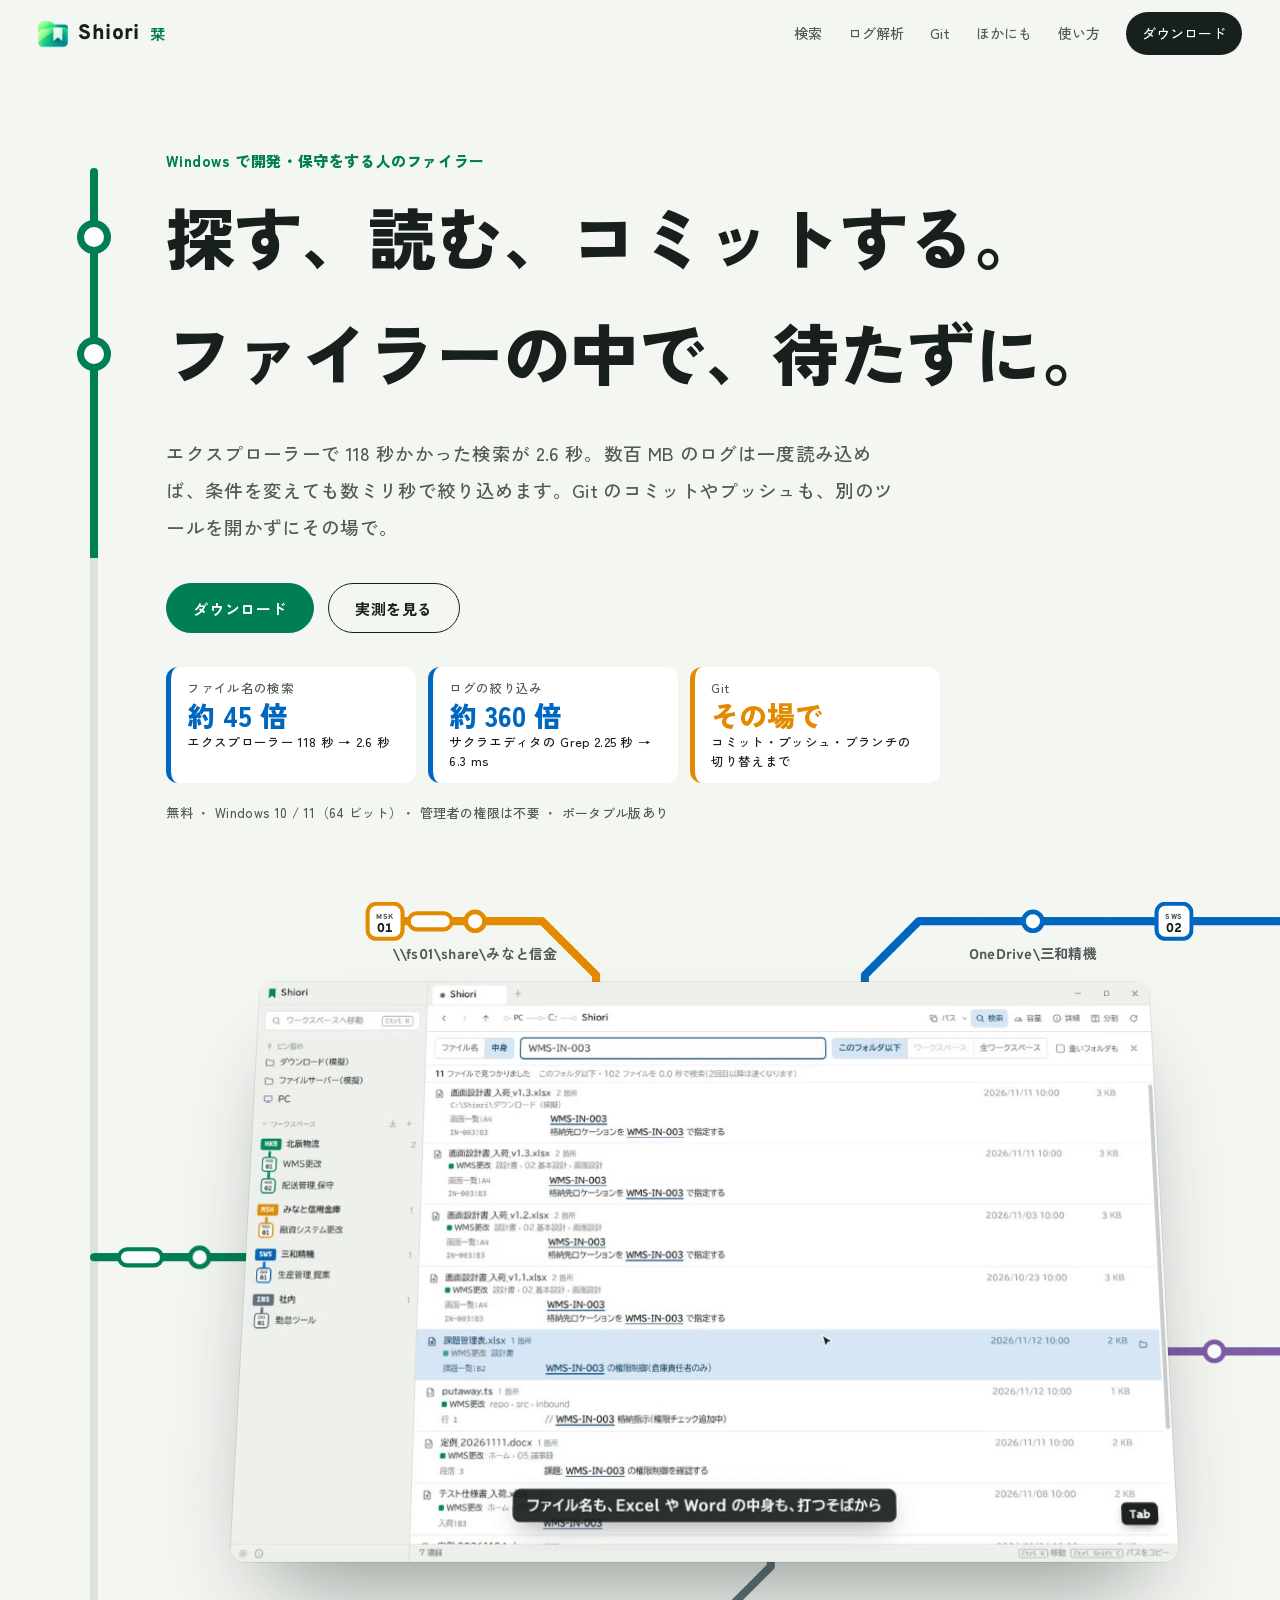
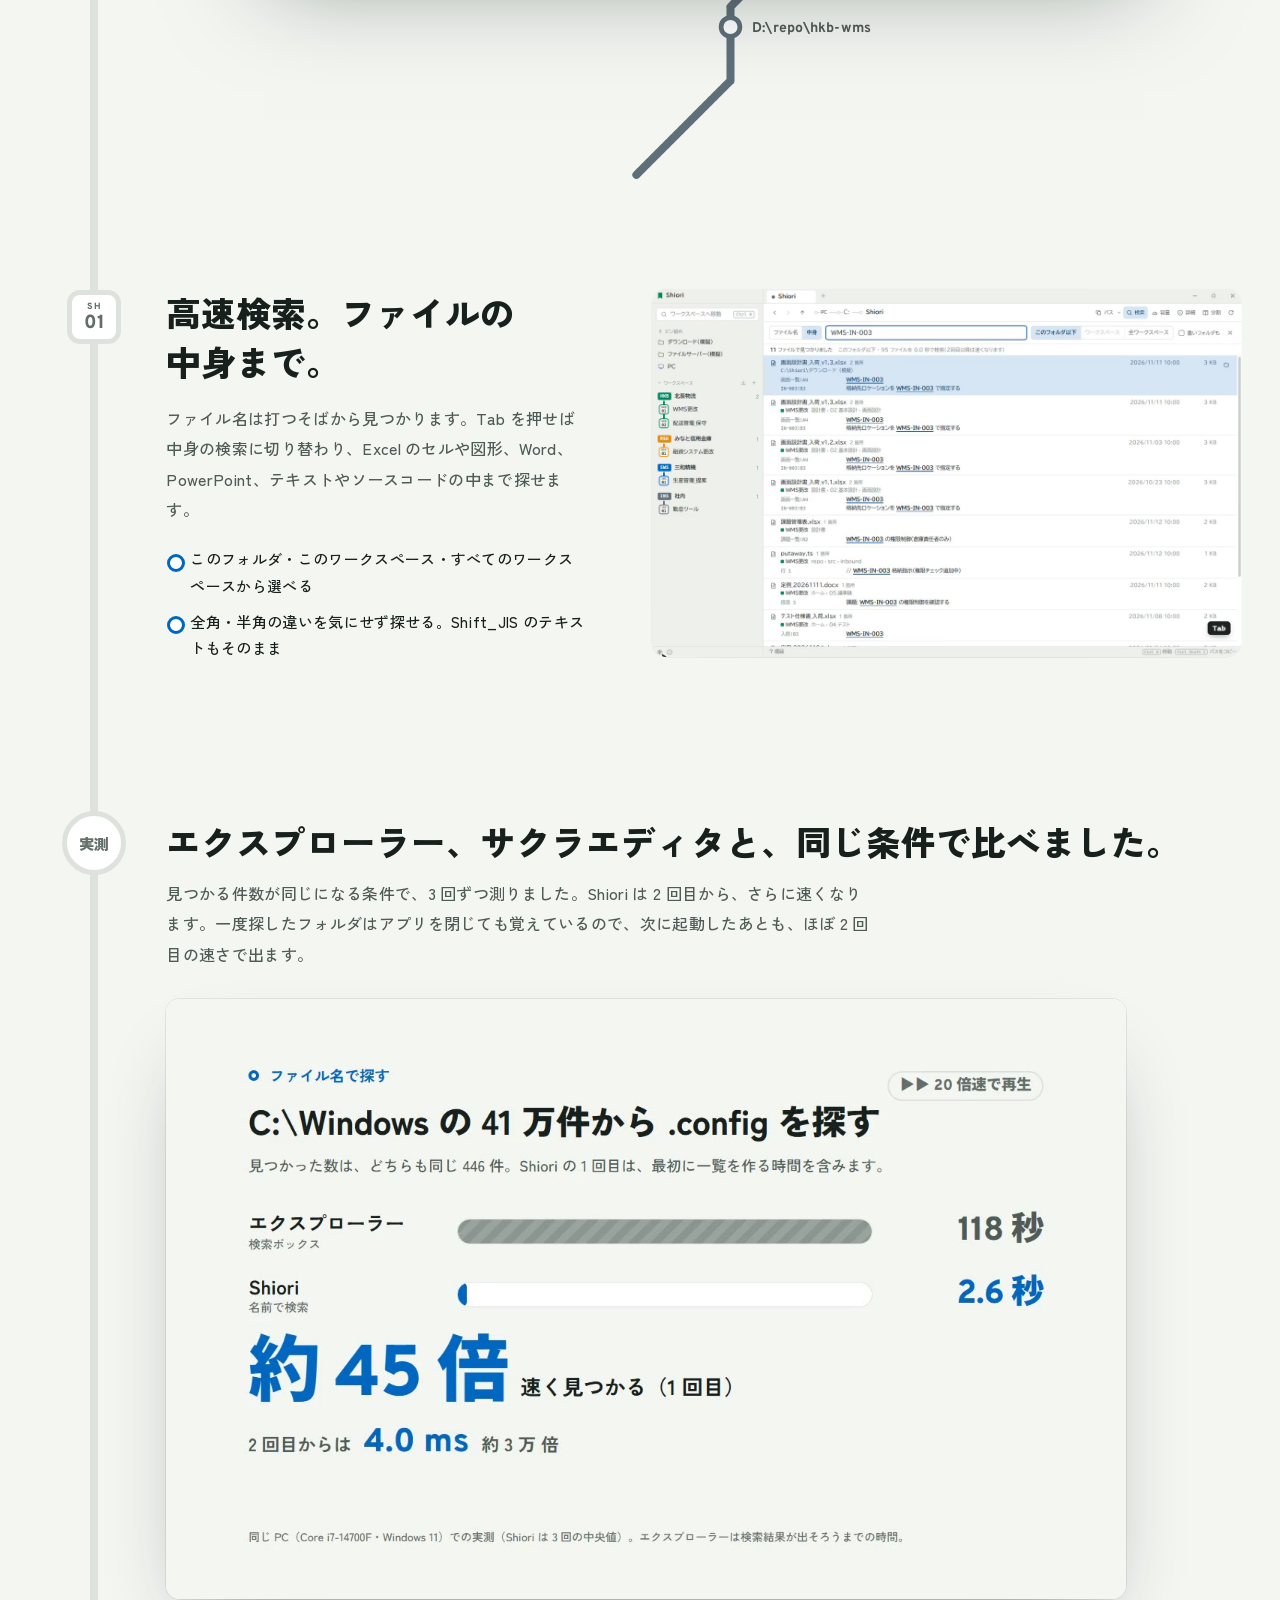
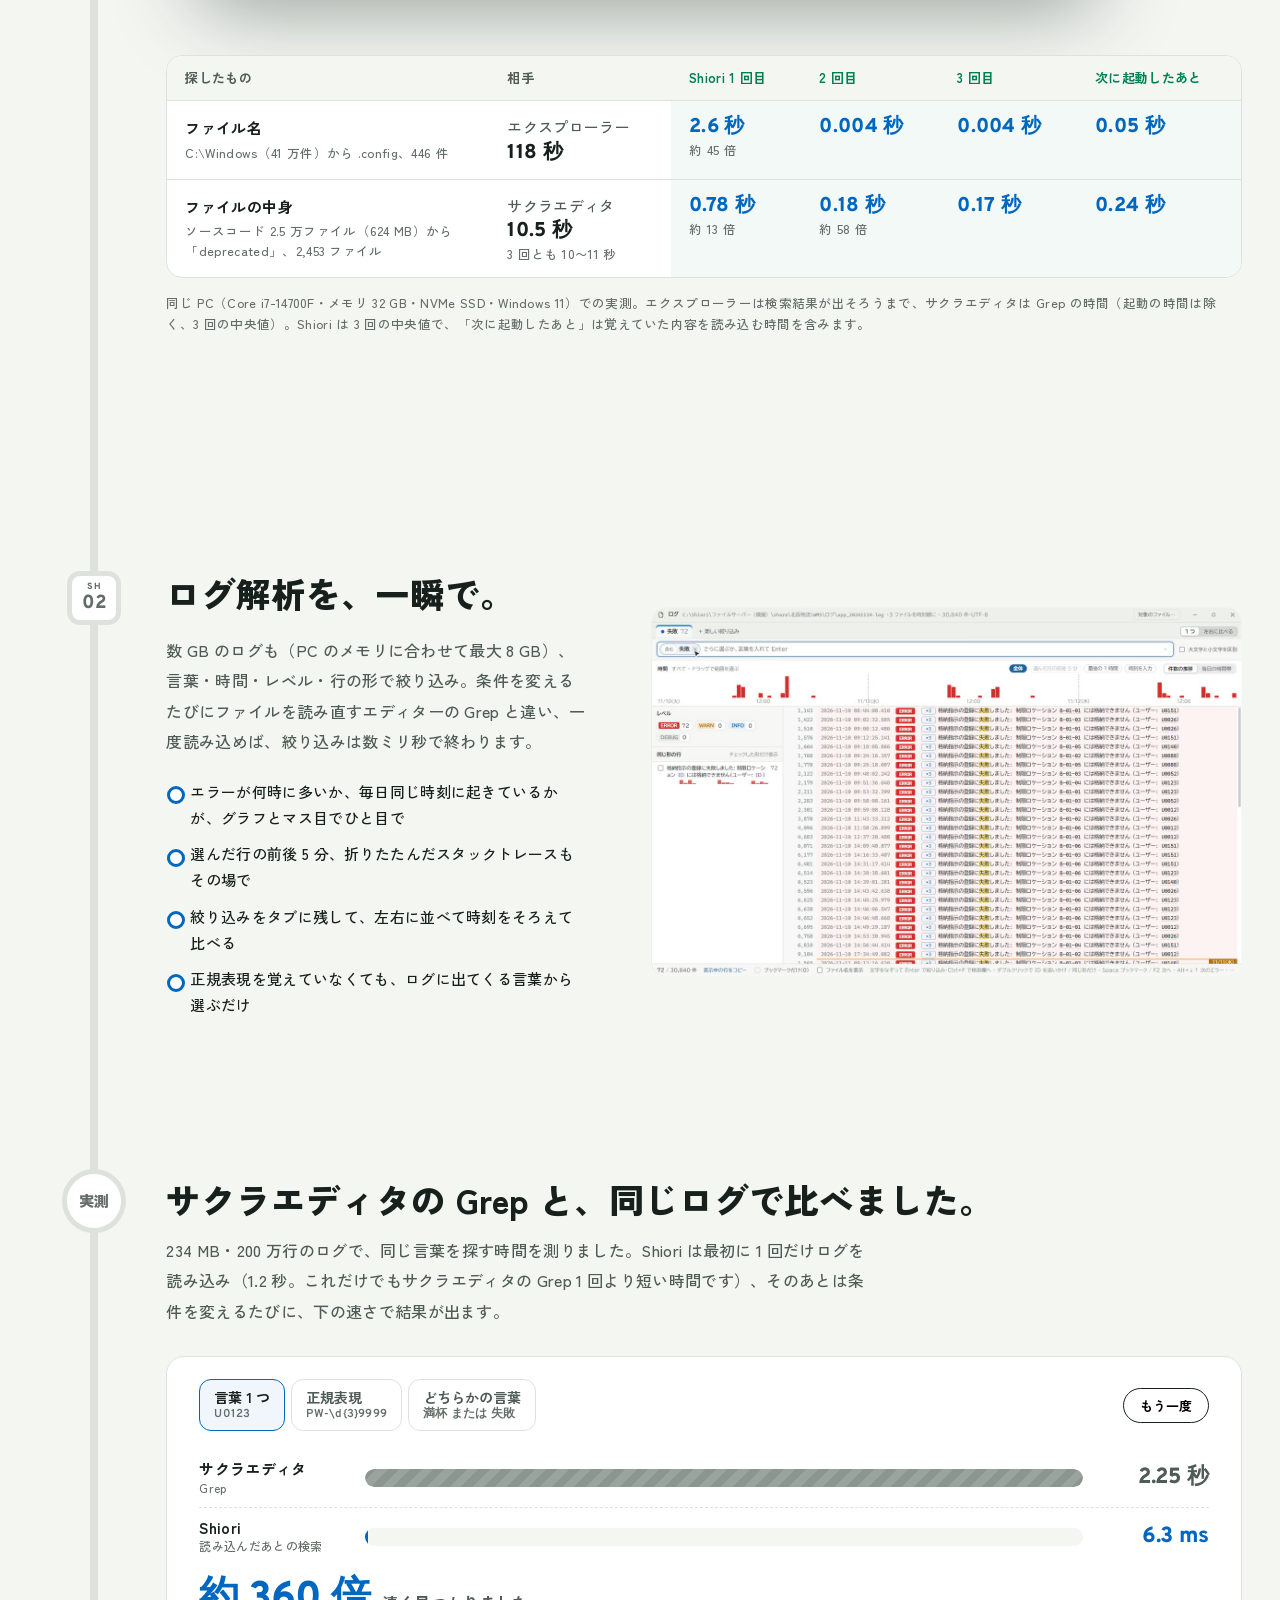
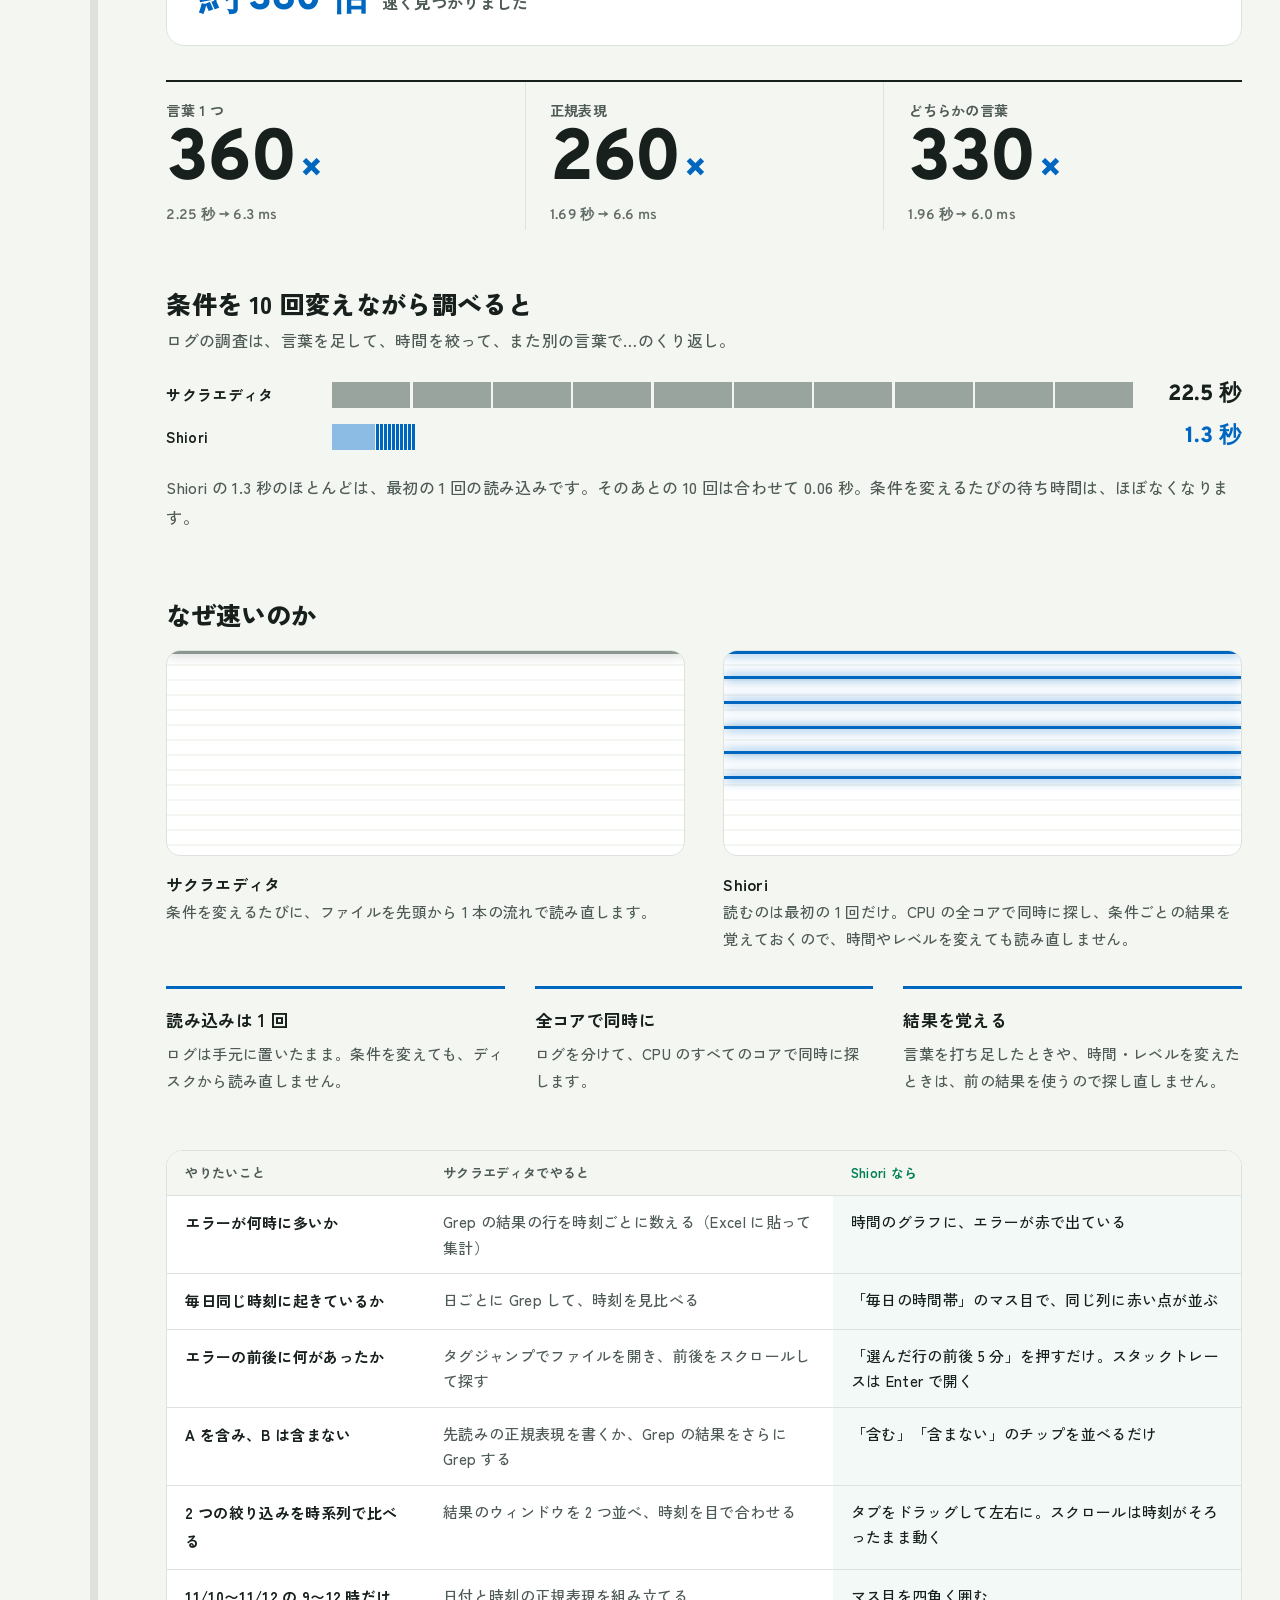
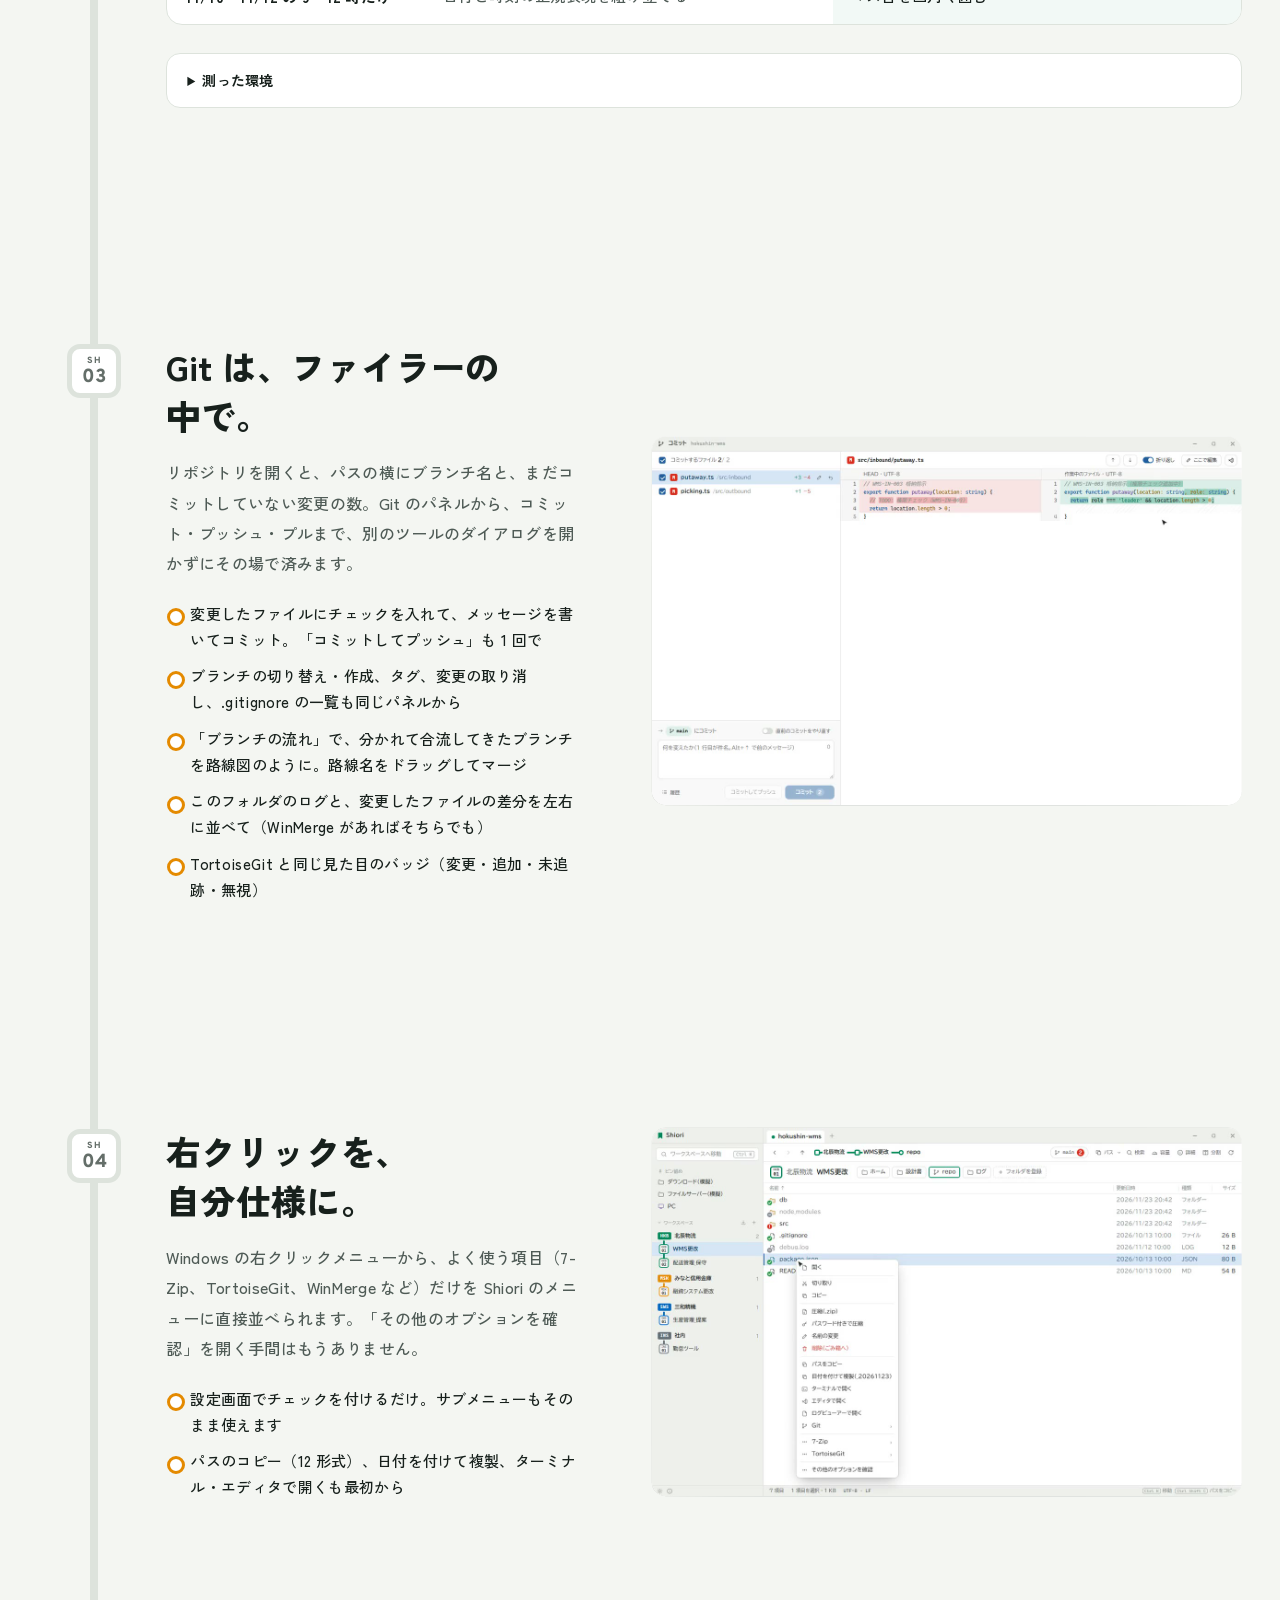
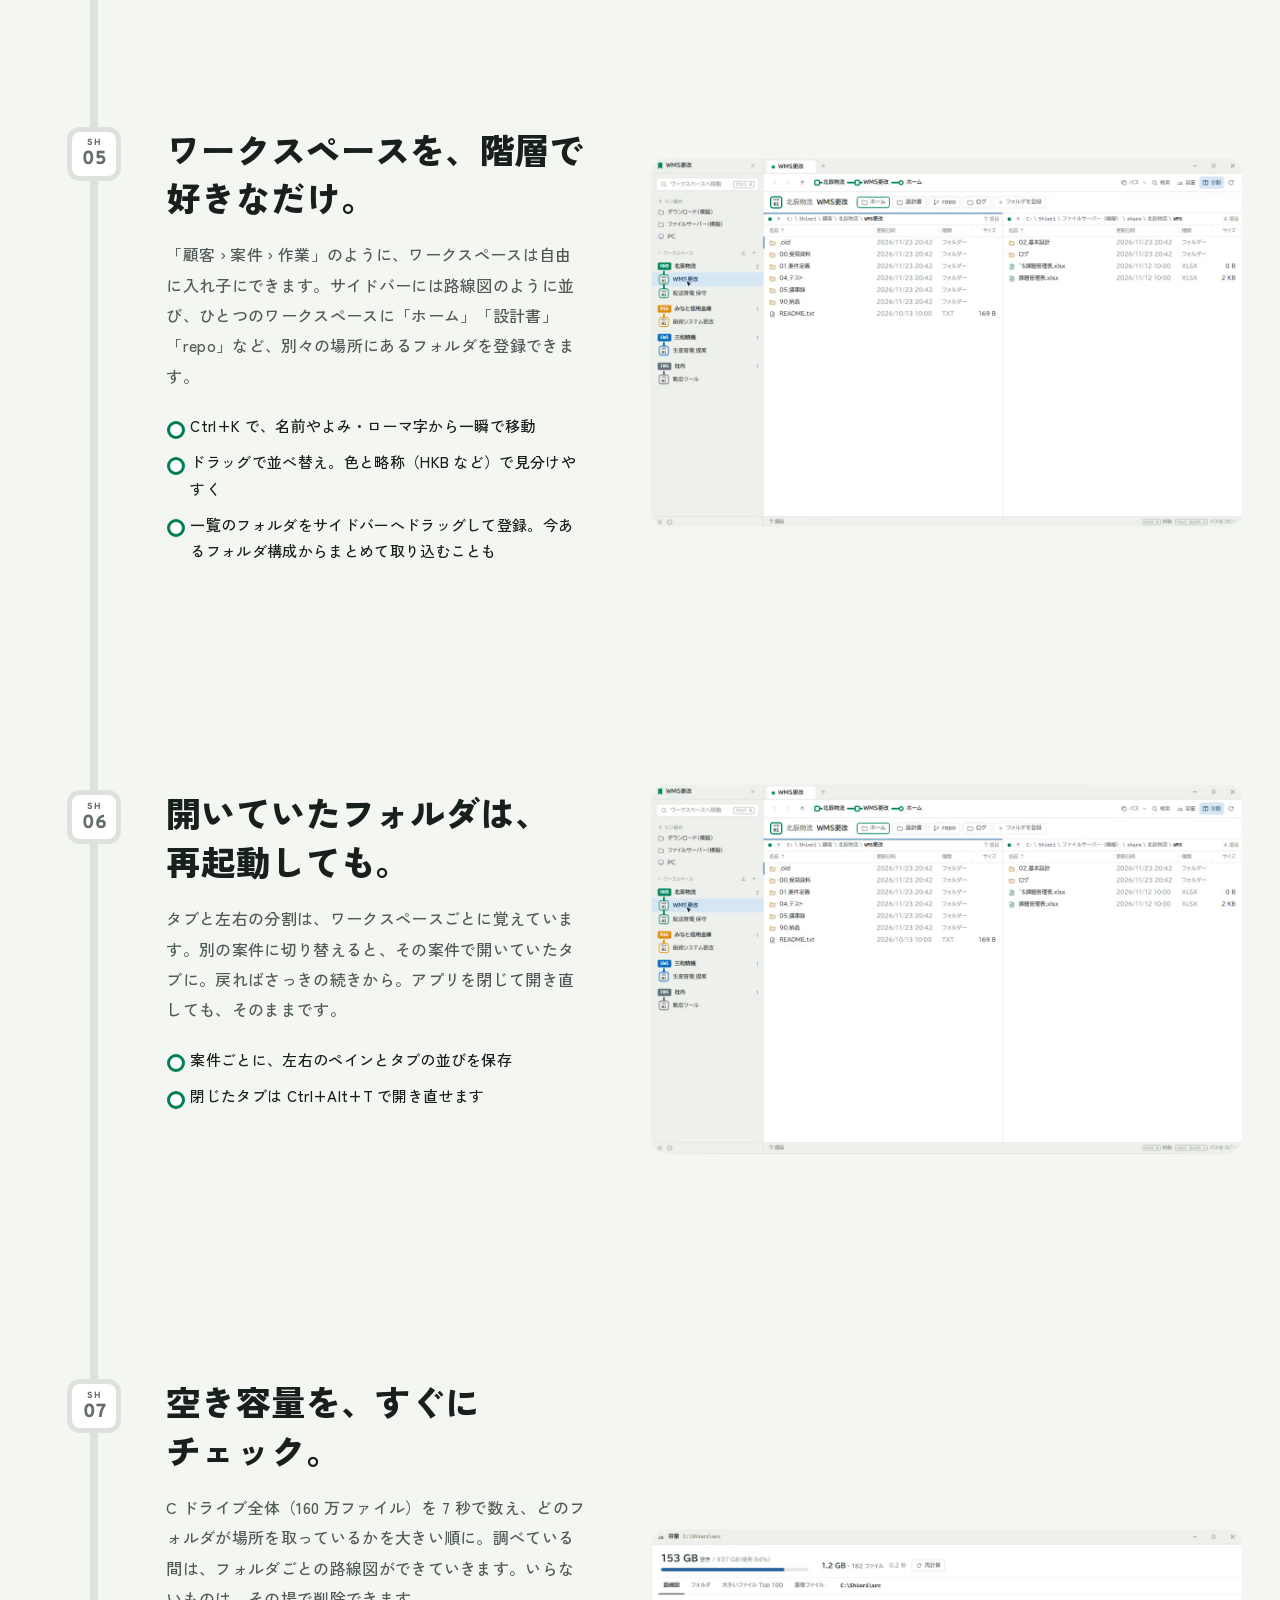
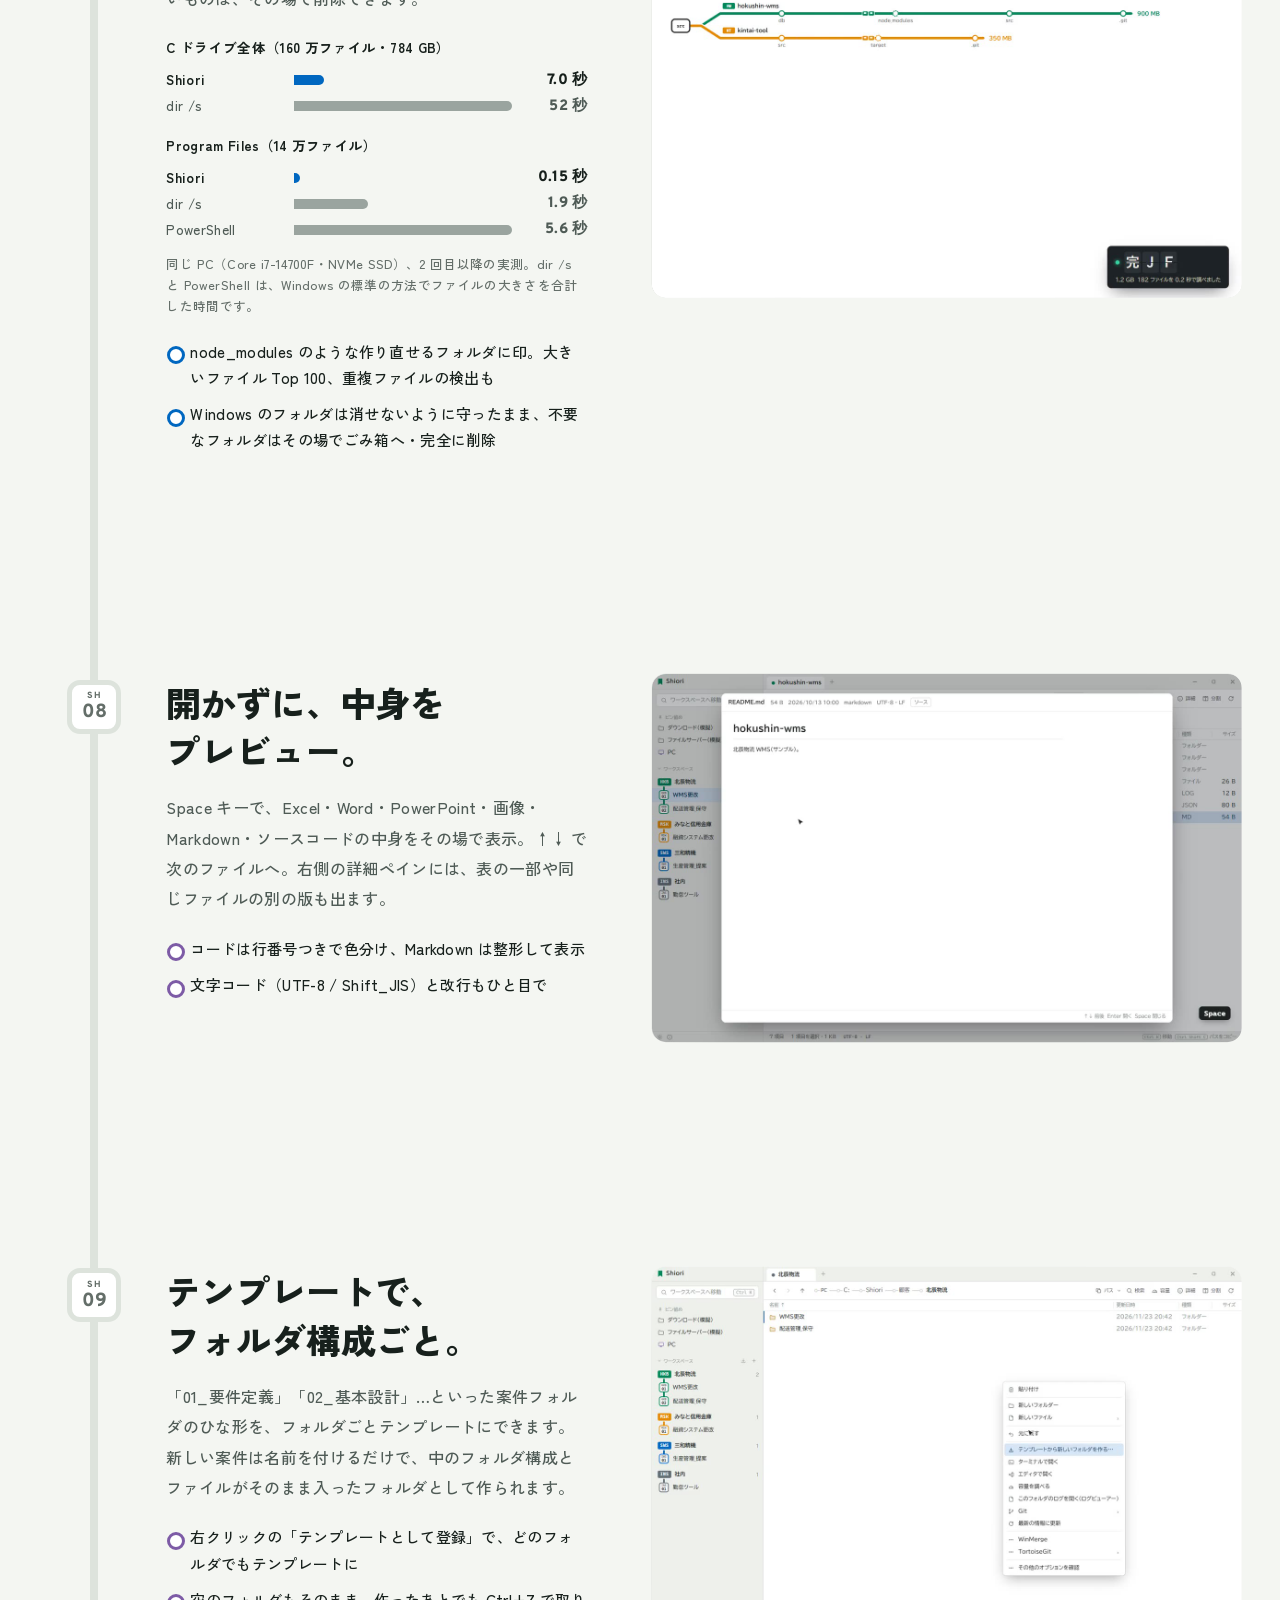
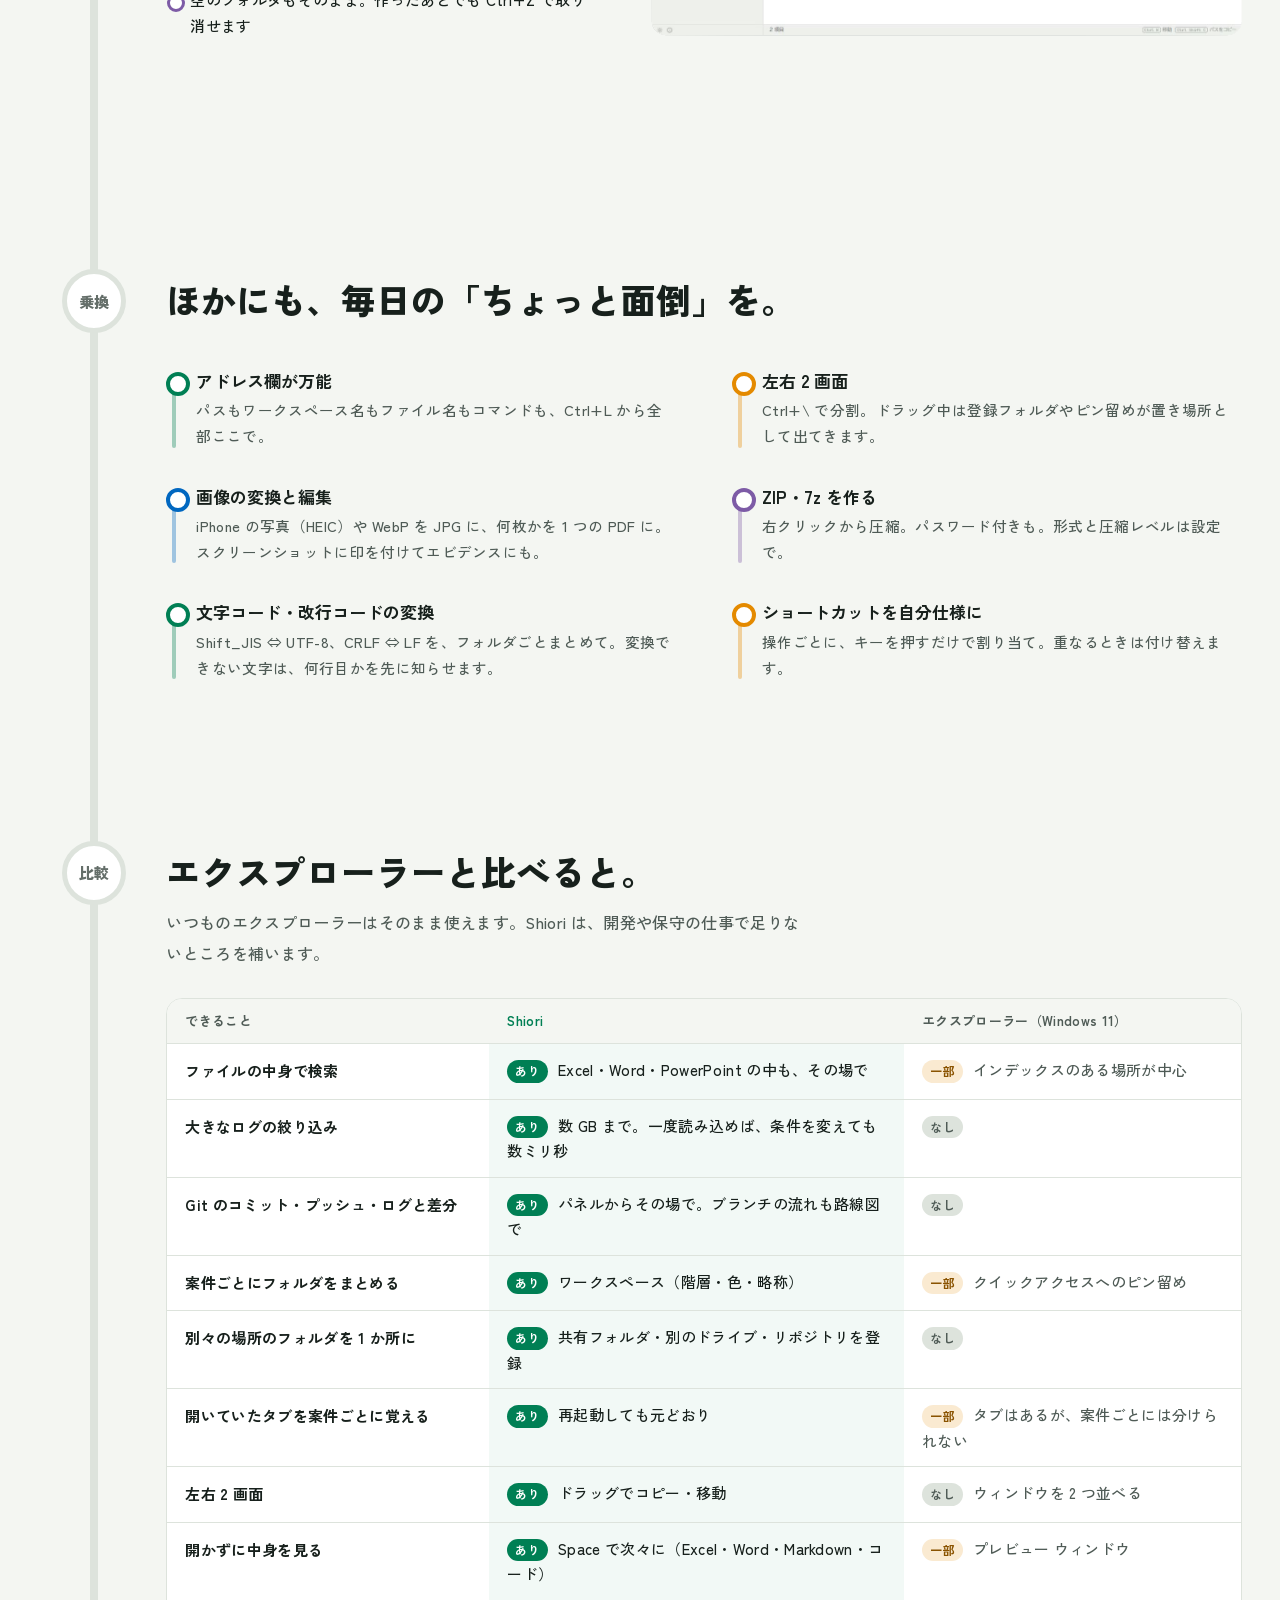
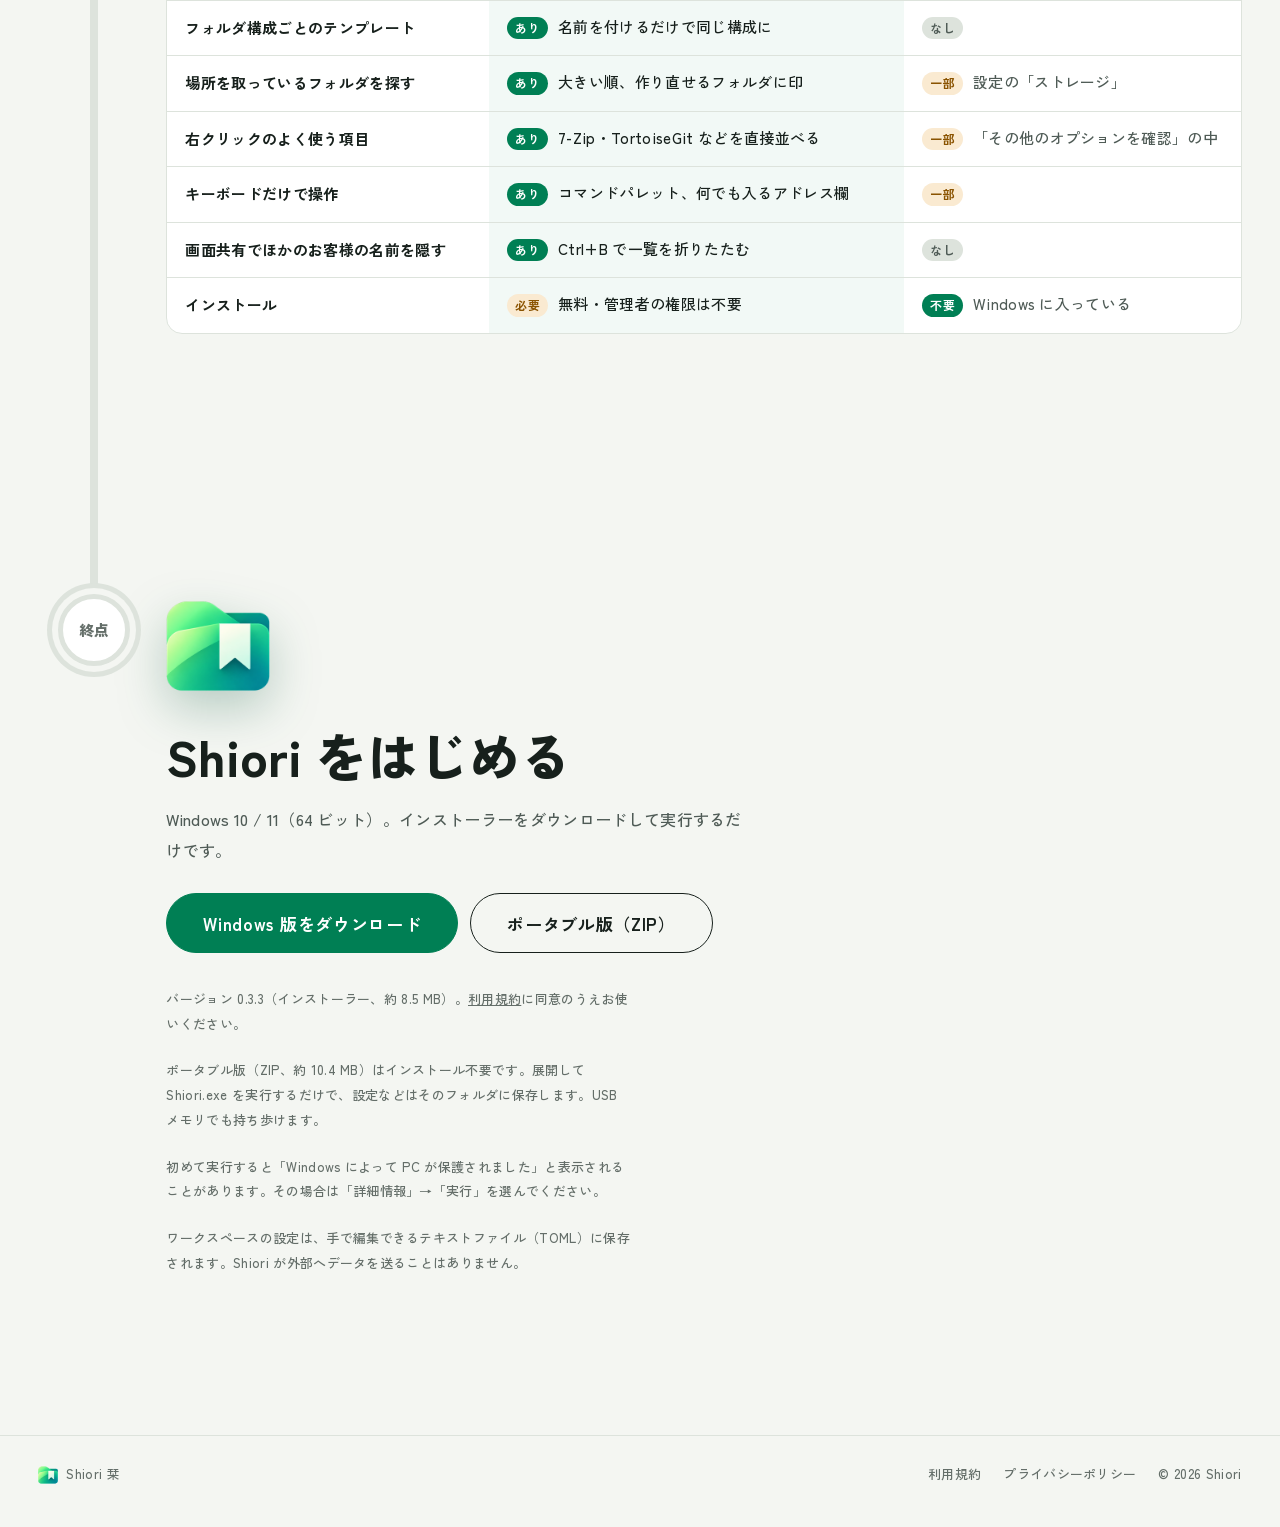
==== commit b85f5295: "Shiori 0.3.3 を公開する" ====
--- a/index.html
+++ b/index.html
@@ -405,11 +405,11 @@
       <h2>Shiori をはじめる</h2>
       <p>Windows 10 / 11（64 ビット）。インストーラーをダウンロードして実行するだけです。</p>
       <div class="dl-btns">
-        <a class="btn primary big" href="download/Shiori_0.3.2_x64-setup.exe" download>Windows 版をダウンロード</a>
-        <a class="btn big portable" href="download/Shiori_0.3.2_x64-portable.zip" download>ポータブル版（ZIP）</a>
-      </div>
-      <p class="note">バージョン 0.3.2（インストーラー、約 8.1 MB）。<a href="terms.html">利用規約</a>に同意のうえお使いください。</p>
-      <p class="note portable">ポータブル版（ZIP、約 9.9 MB）はインストール不要です。展開して Shiori.exe を実行するだけで、設定などはそのフォルダに保存します。USB メモリでも持ち歩けます。</p>
+        <a class="btn primary big" href="download/Shiori_0.3.3_x64-setup.exe" download>Windows 版をダウンロード</a>
+        <a class="btn big portable" href="download/Shiori_0.3.3_x64-portable.zip" download>ポータブル版（ZIP）</a>
+      </div>
+      <p class="note">バージョン 0.3.3（インストーラー、約 8.5 MB）。<a href="terms.html">利用規約</a>に同意のうえお使いください。</p>
+      <p class="note portable">ポータブル版（ZIP、約 10.4 MB）はインストール不要です。展開して Shiori.exe を実行するだけで、設定などはそのフォルダに保存します。USB メモリでも持ち歩けます。</p>
       <p class="note">初めて実行すると「Windows によって PC が保護されました」と表示されることがあります。その場合は「詳細情報」→「実行」を選んでください。</p>
       <p class="note">ワークスペースの設定は、手で編集できるテキストファイル（TOML）に保存されます。Shiori が外部へデータを送ることはありません。</p>
     </div>
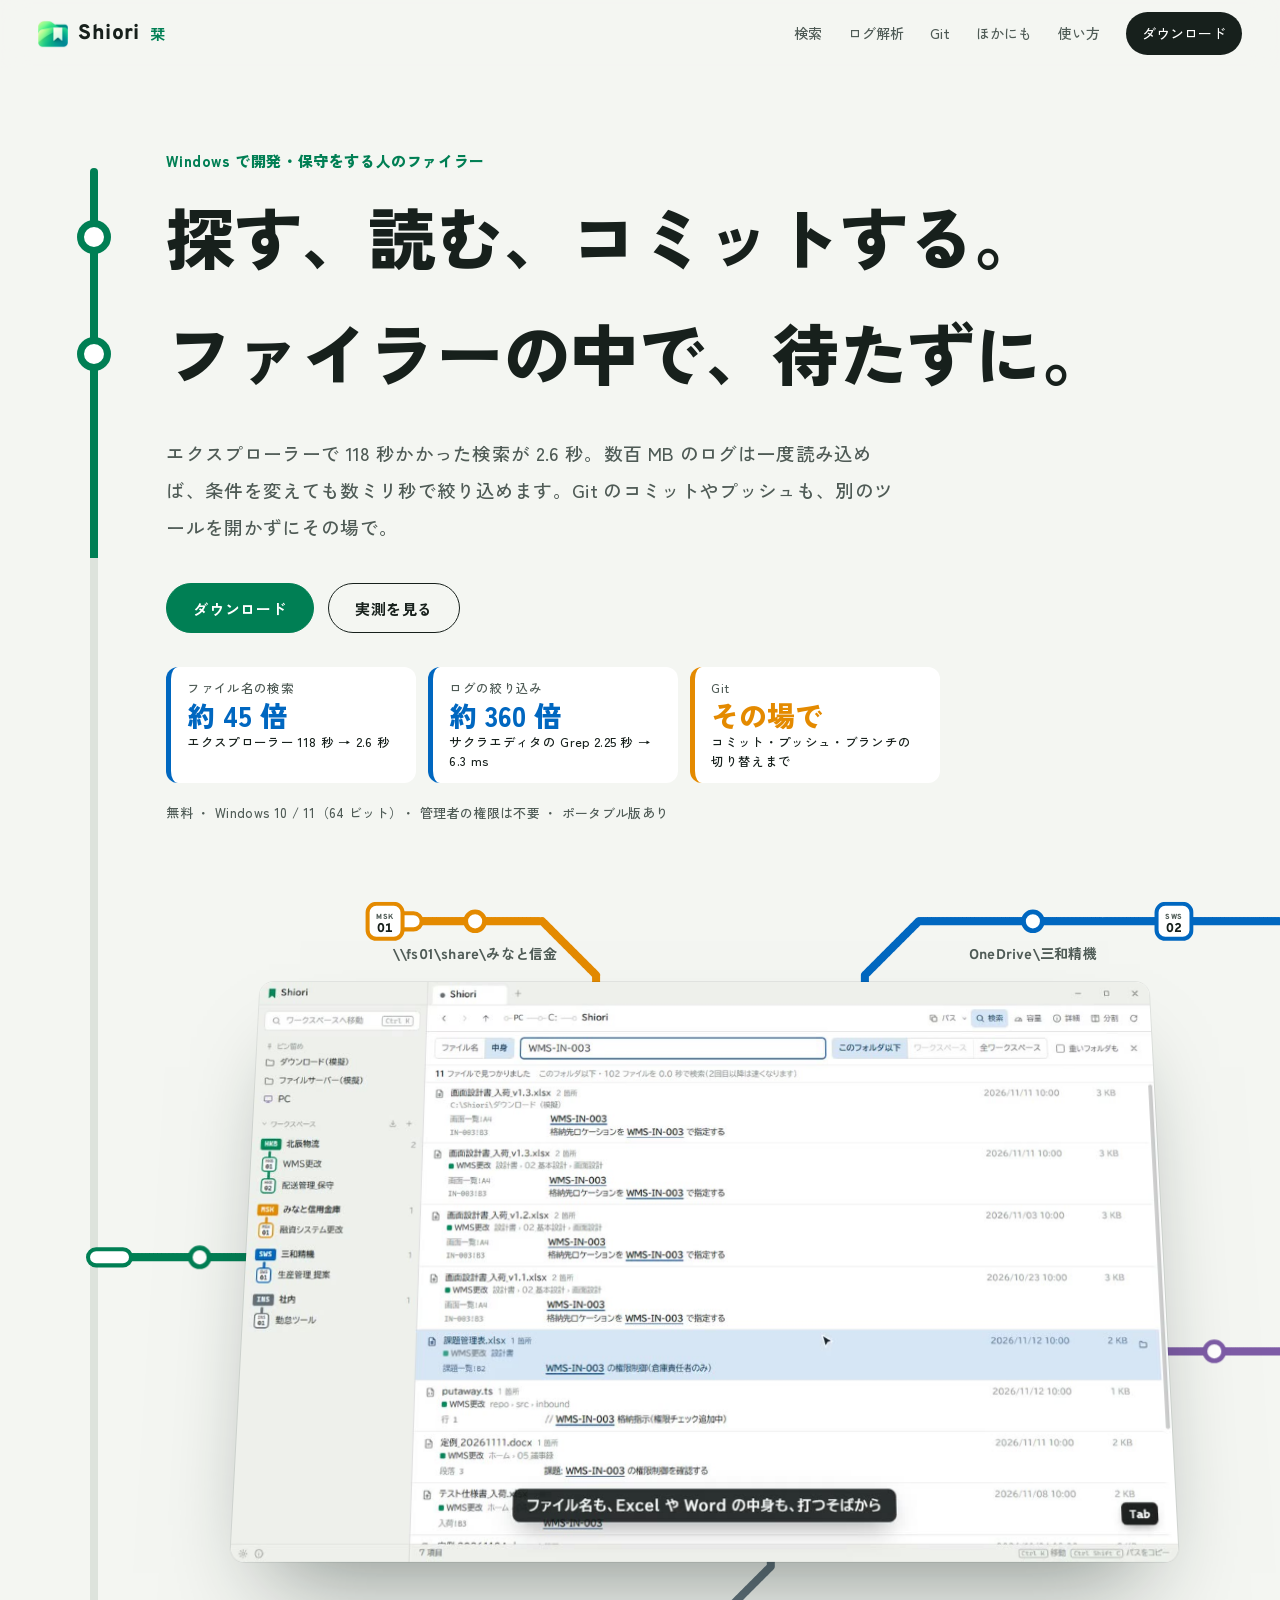
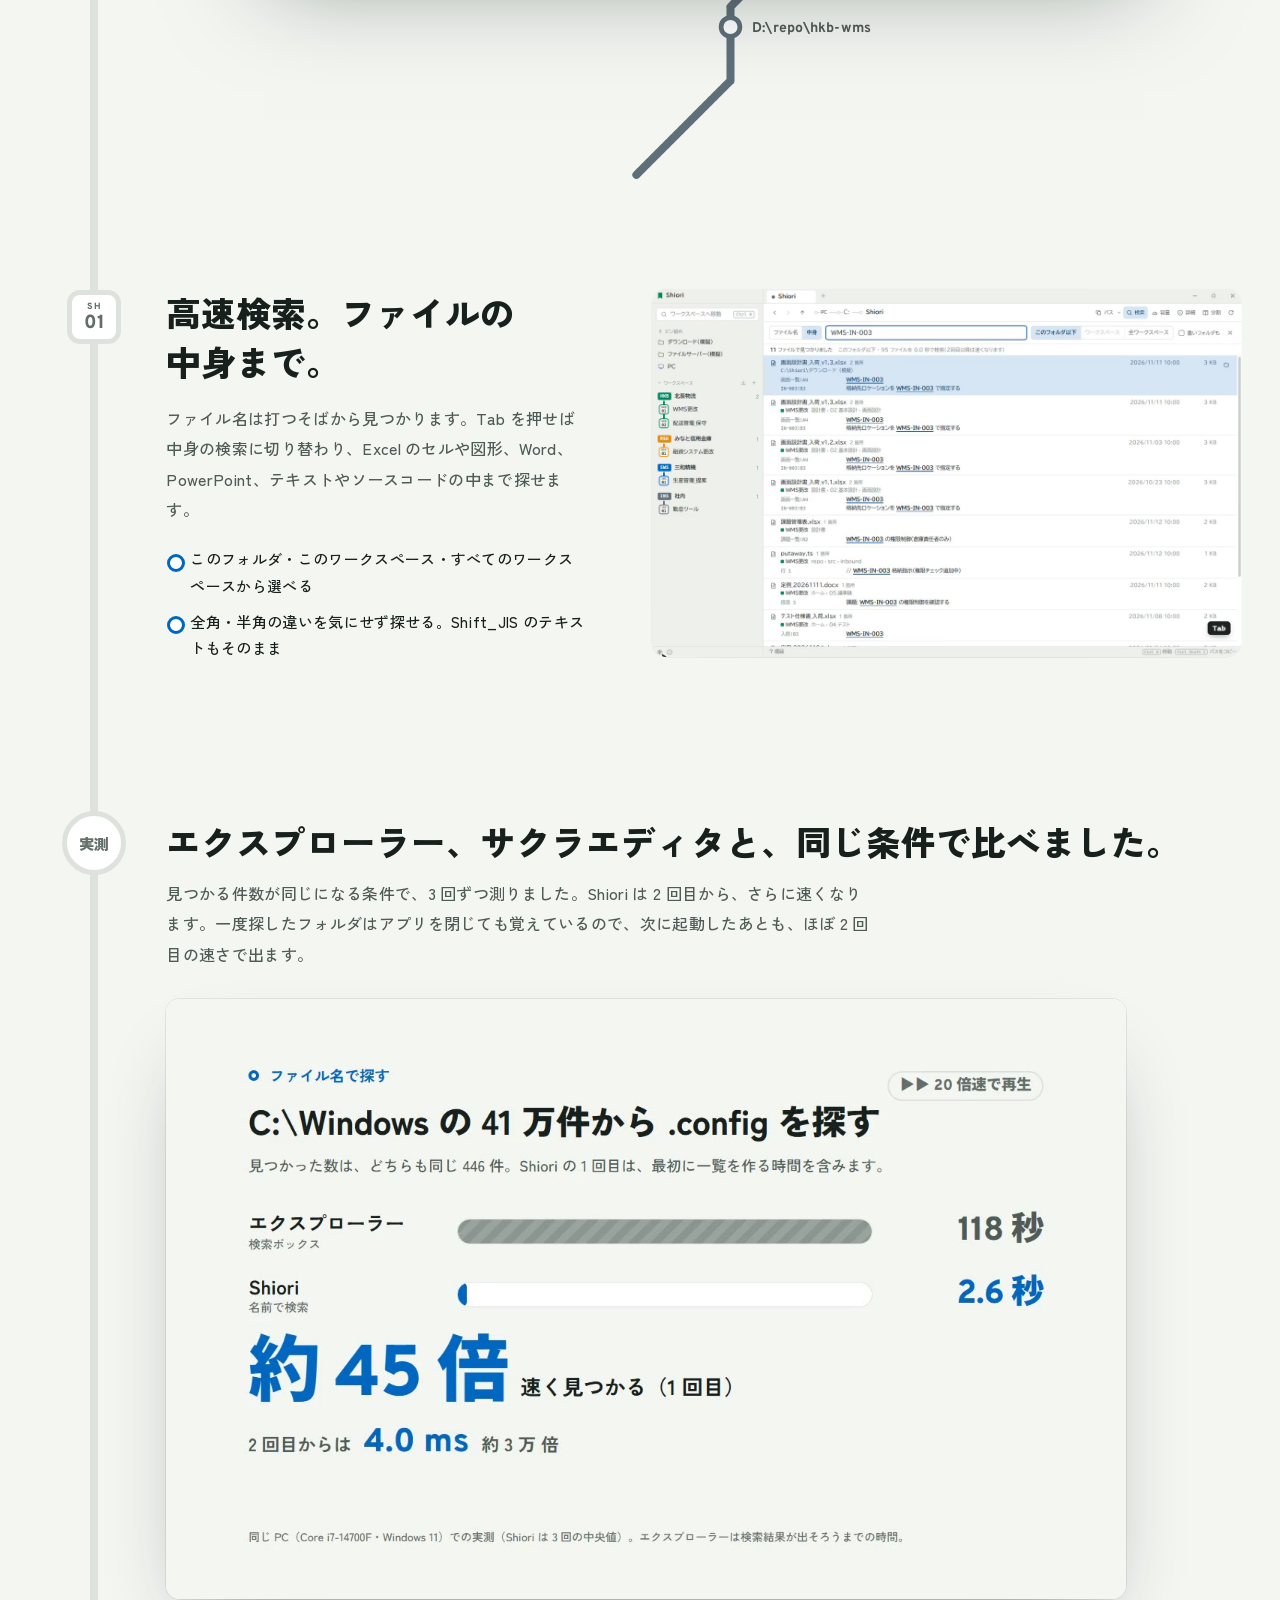
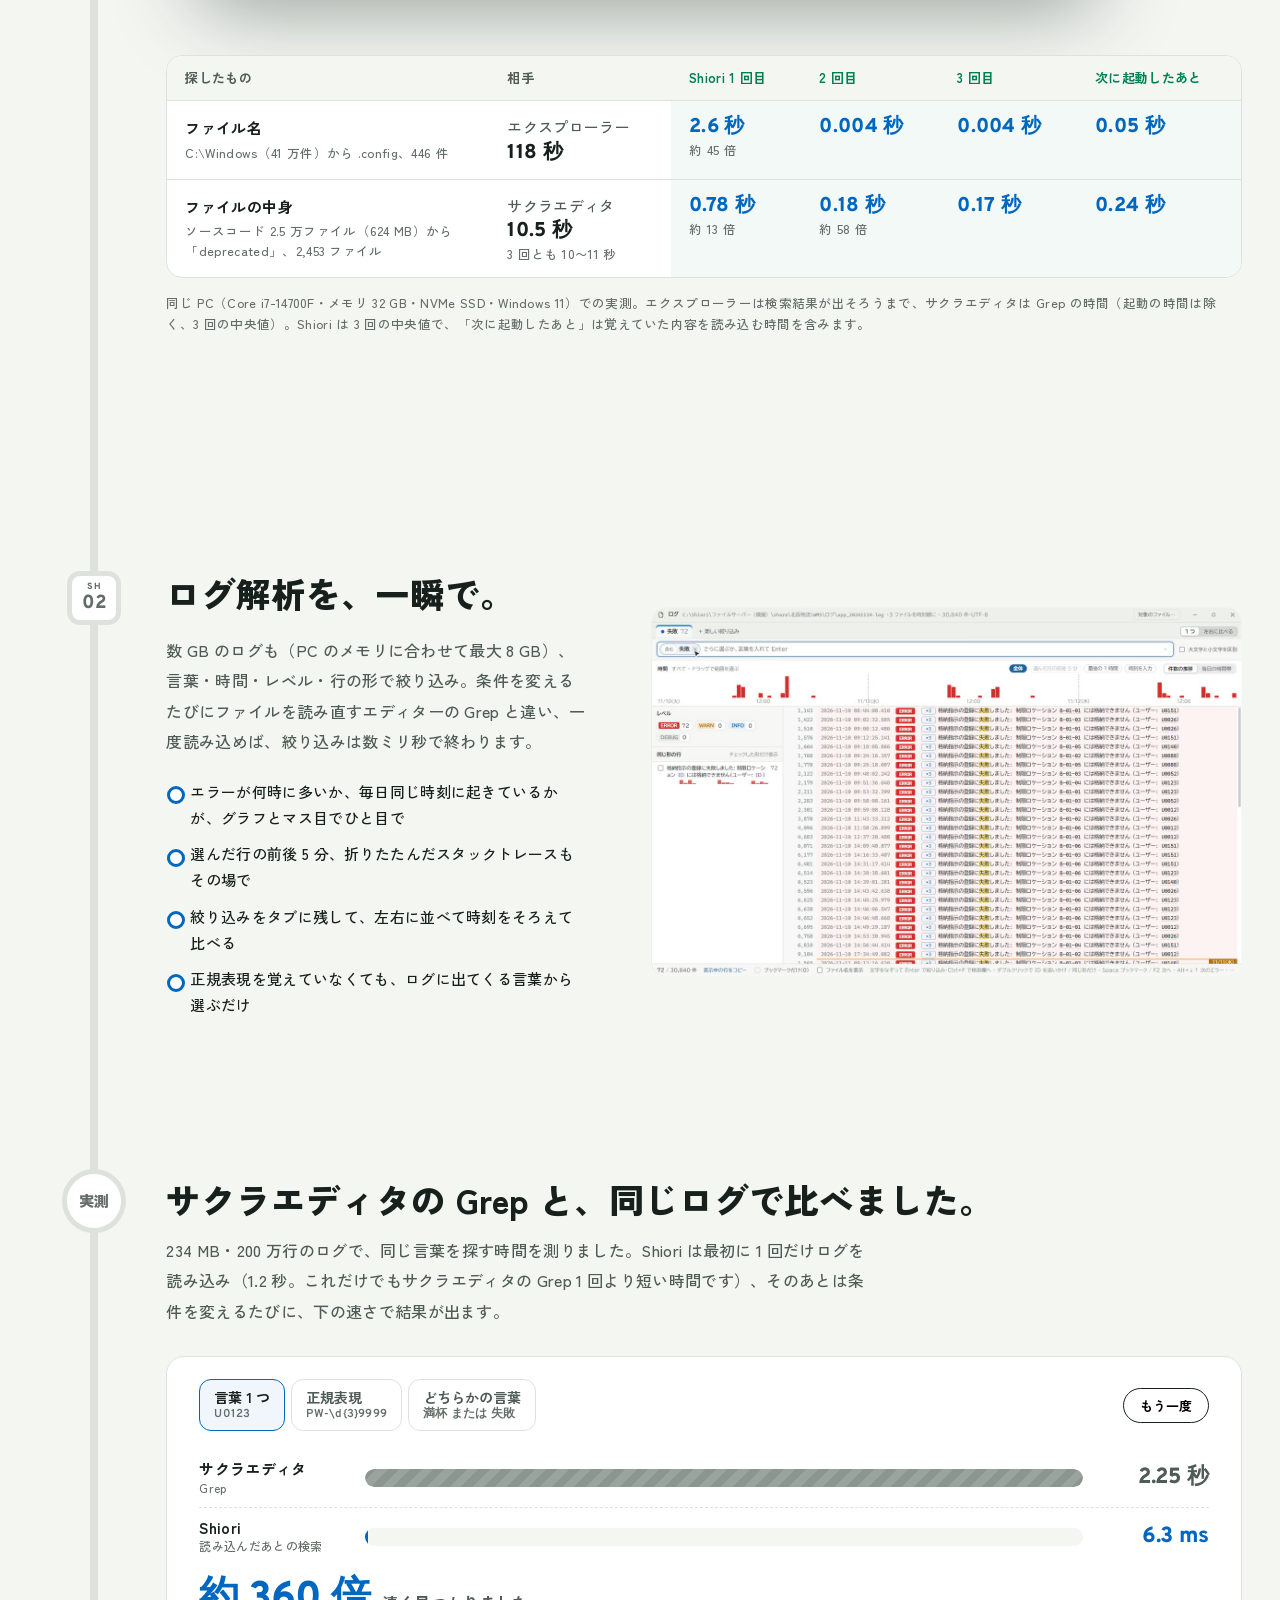
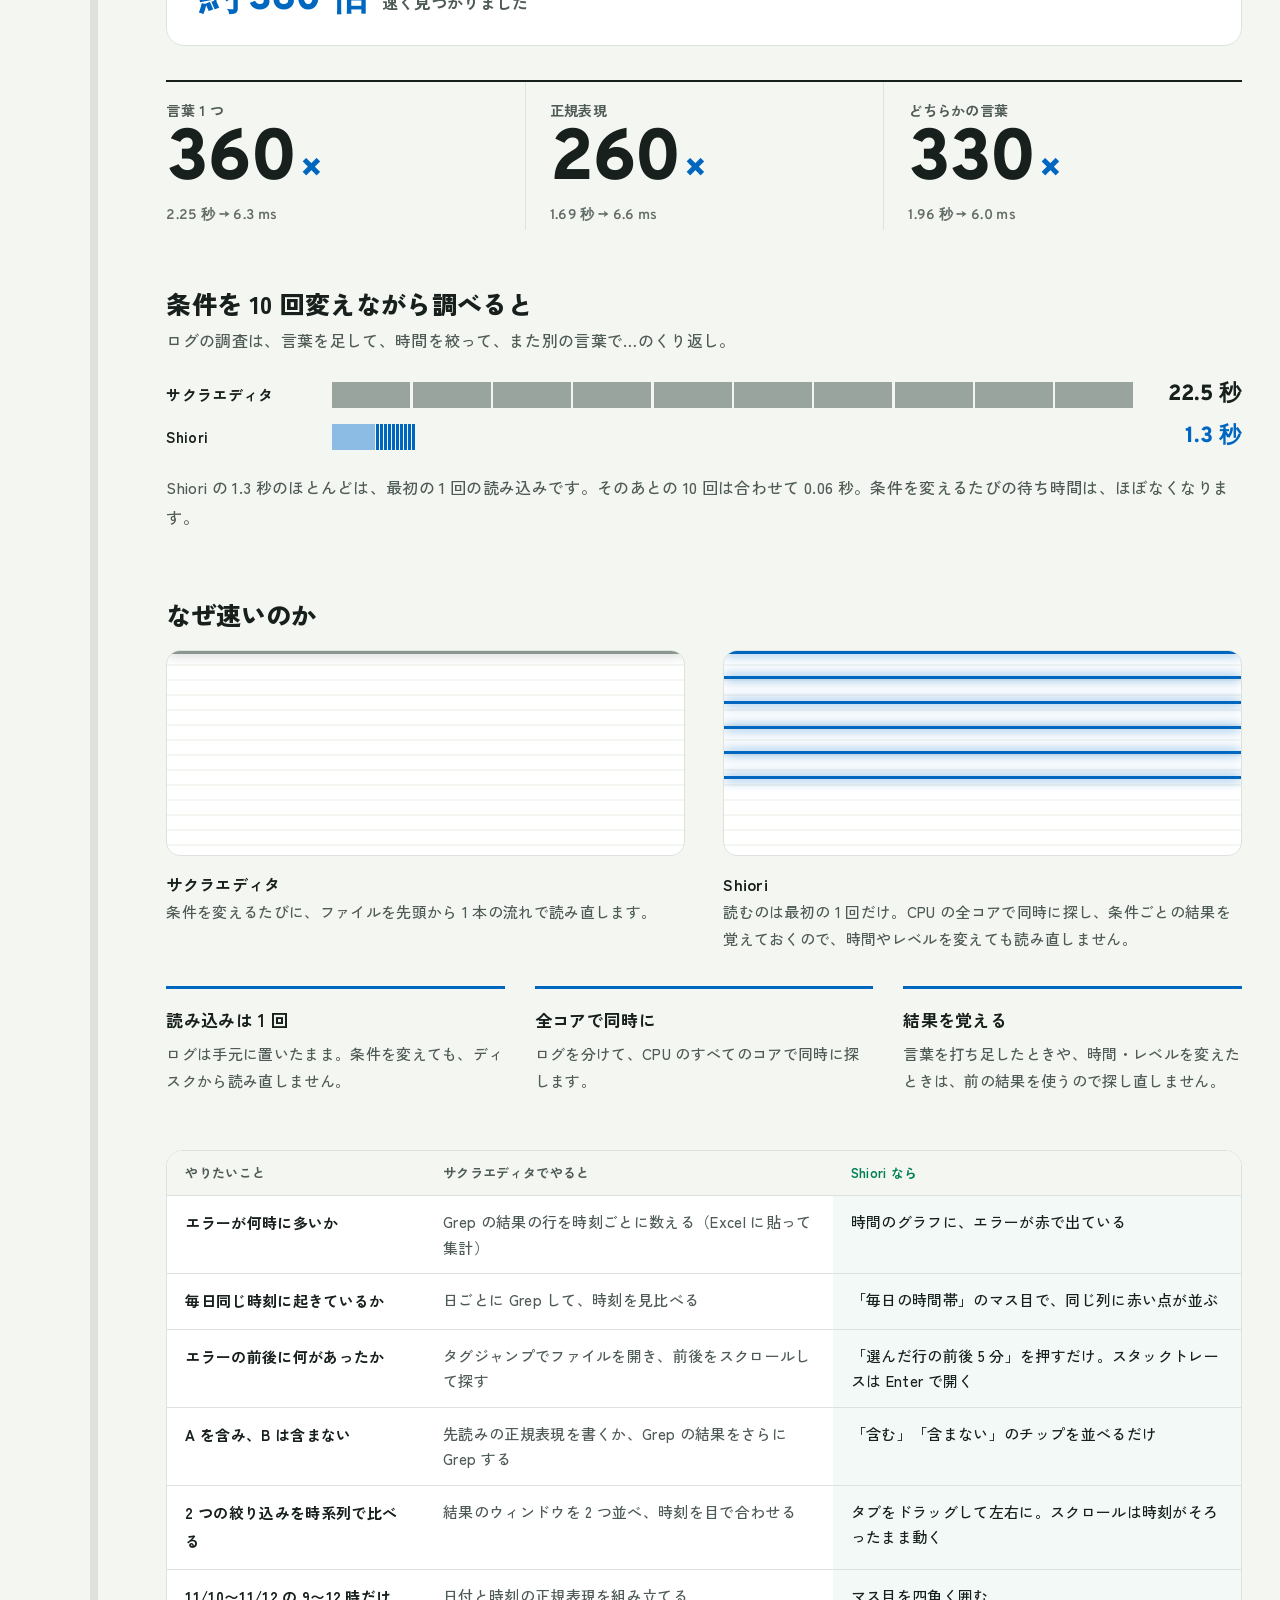
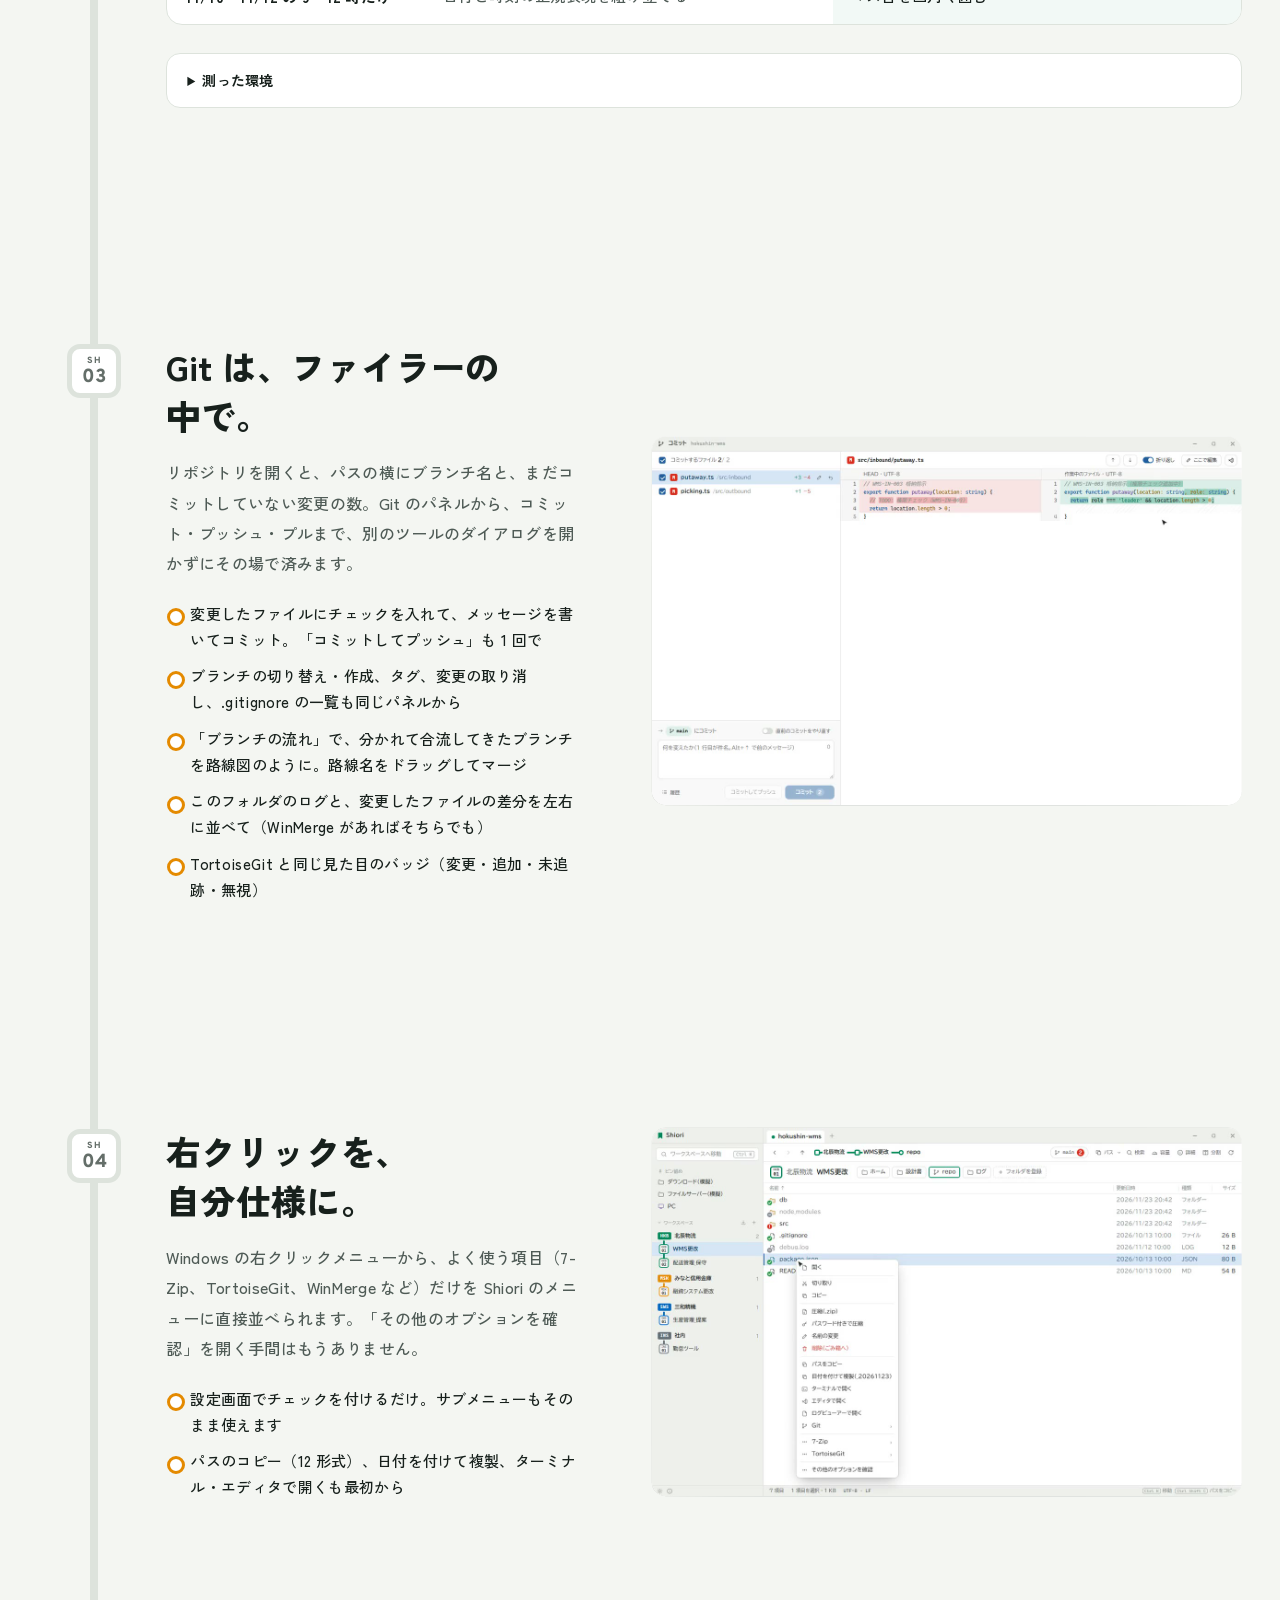
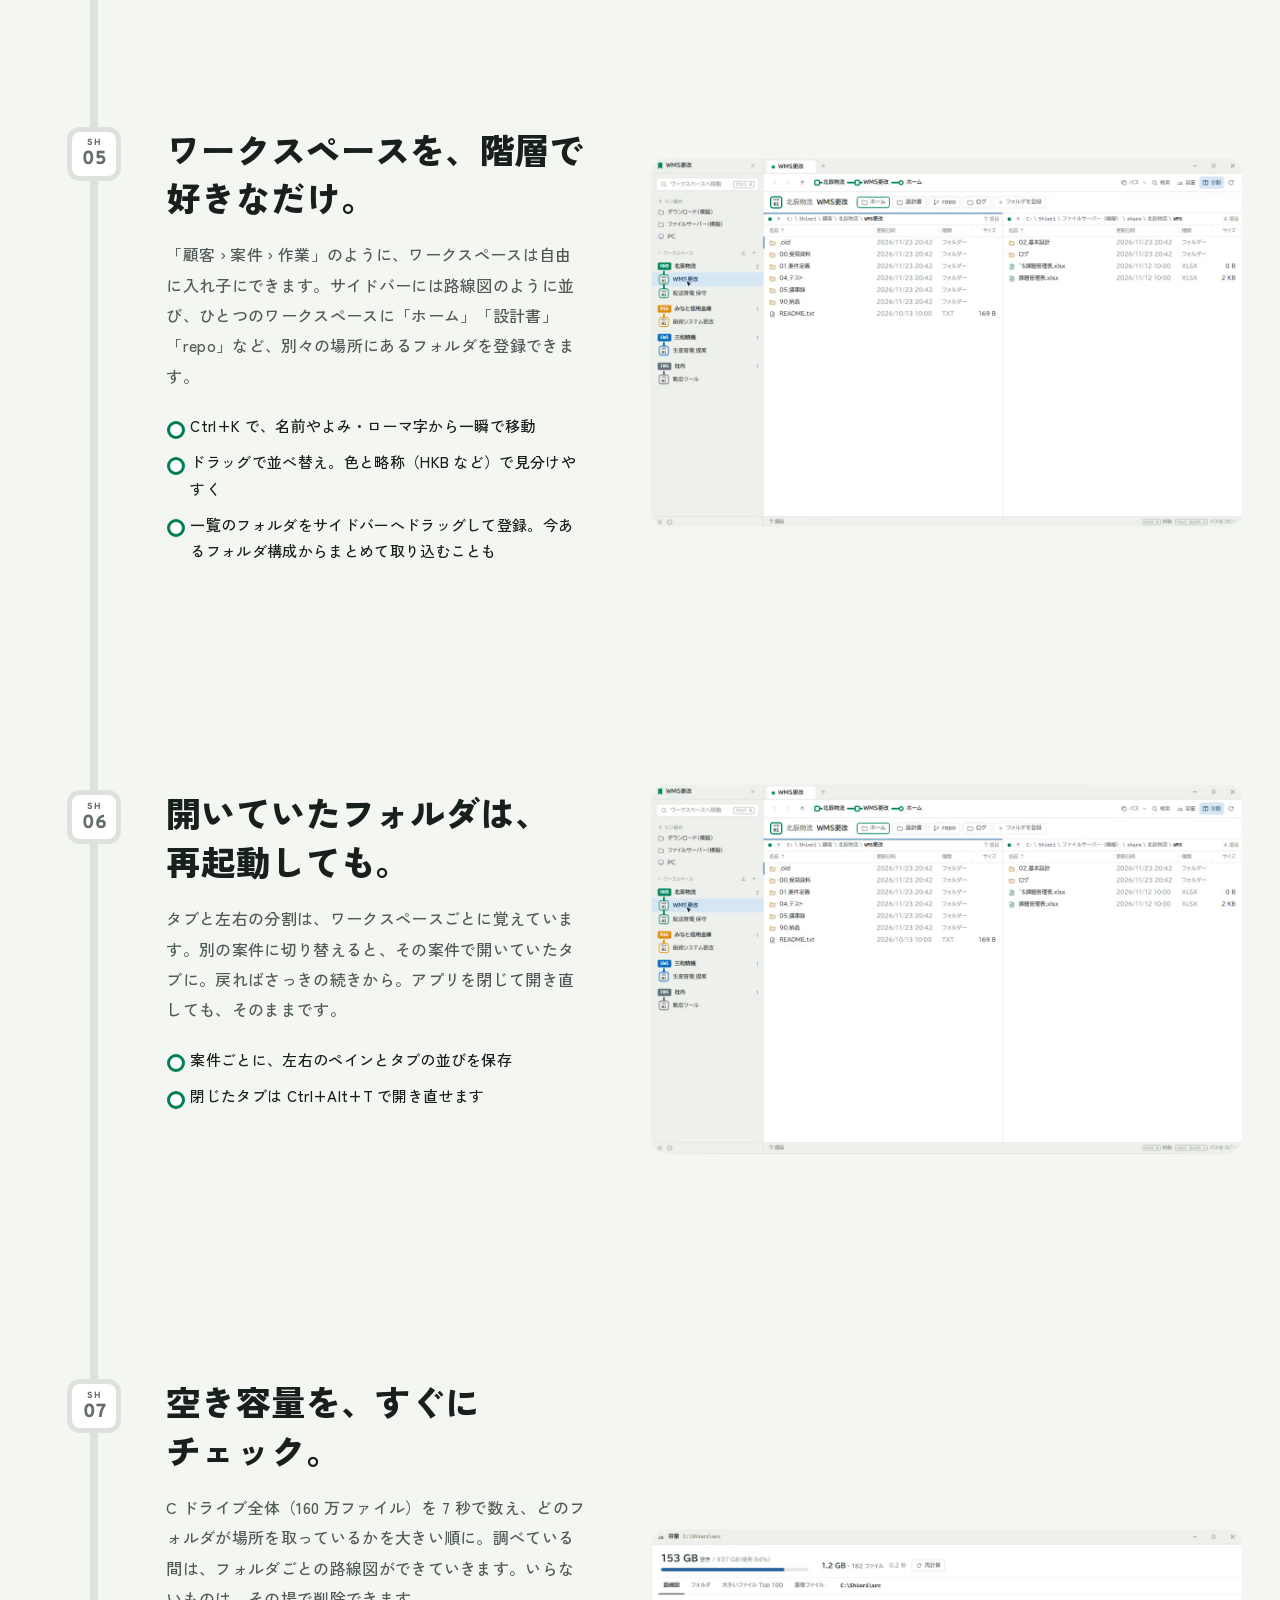
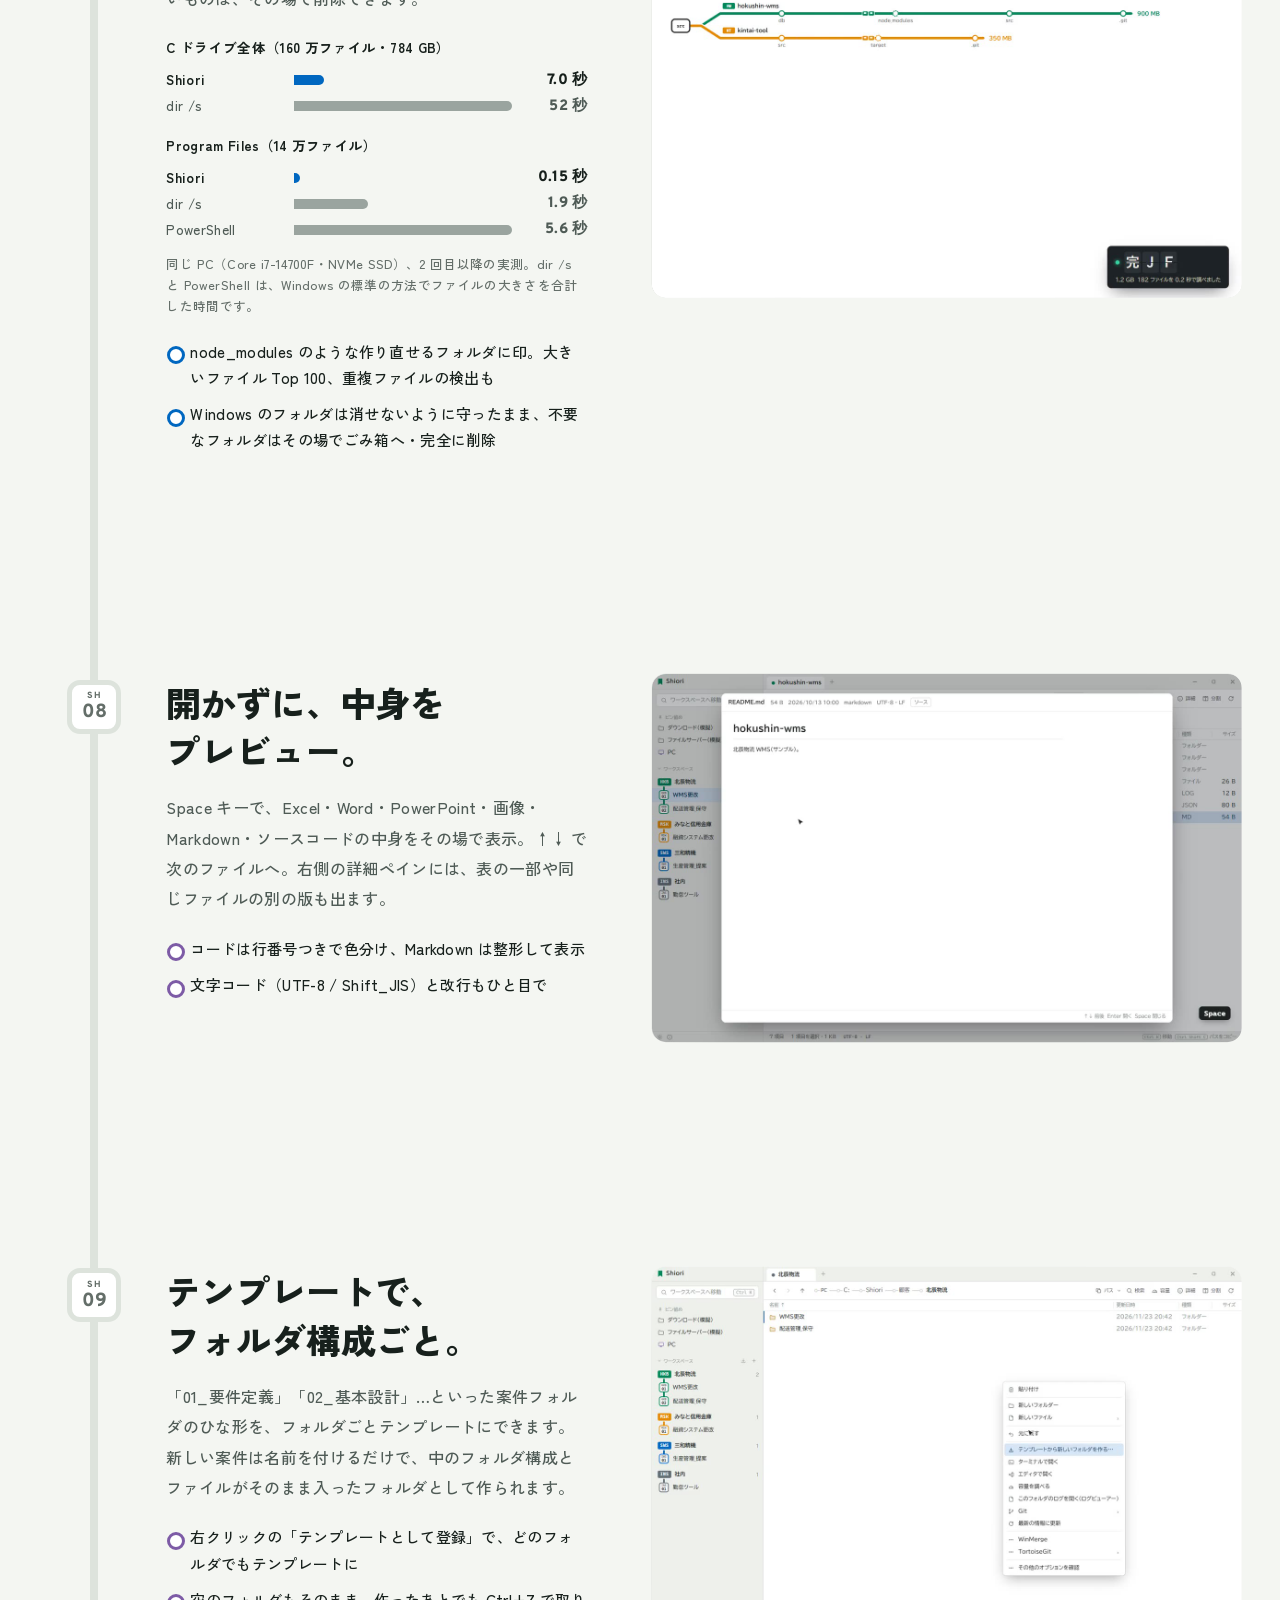
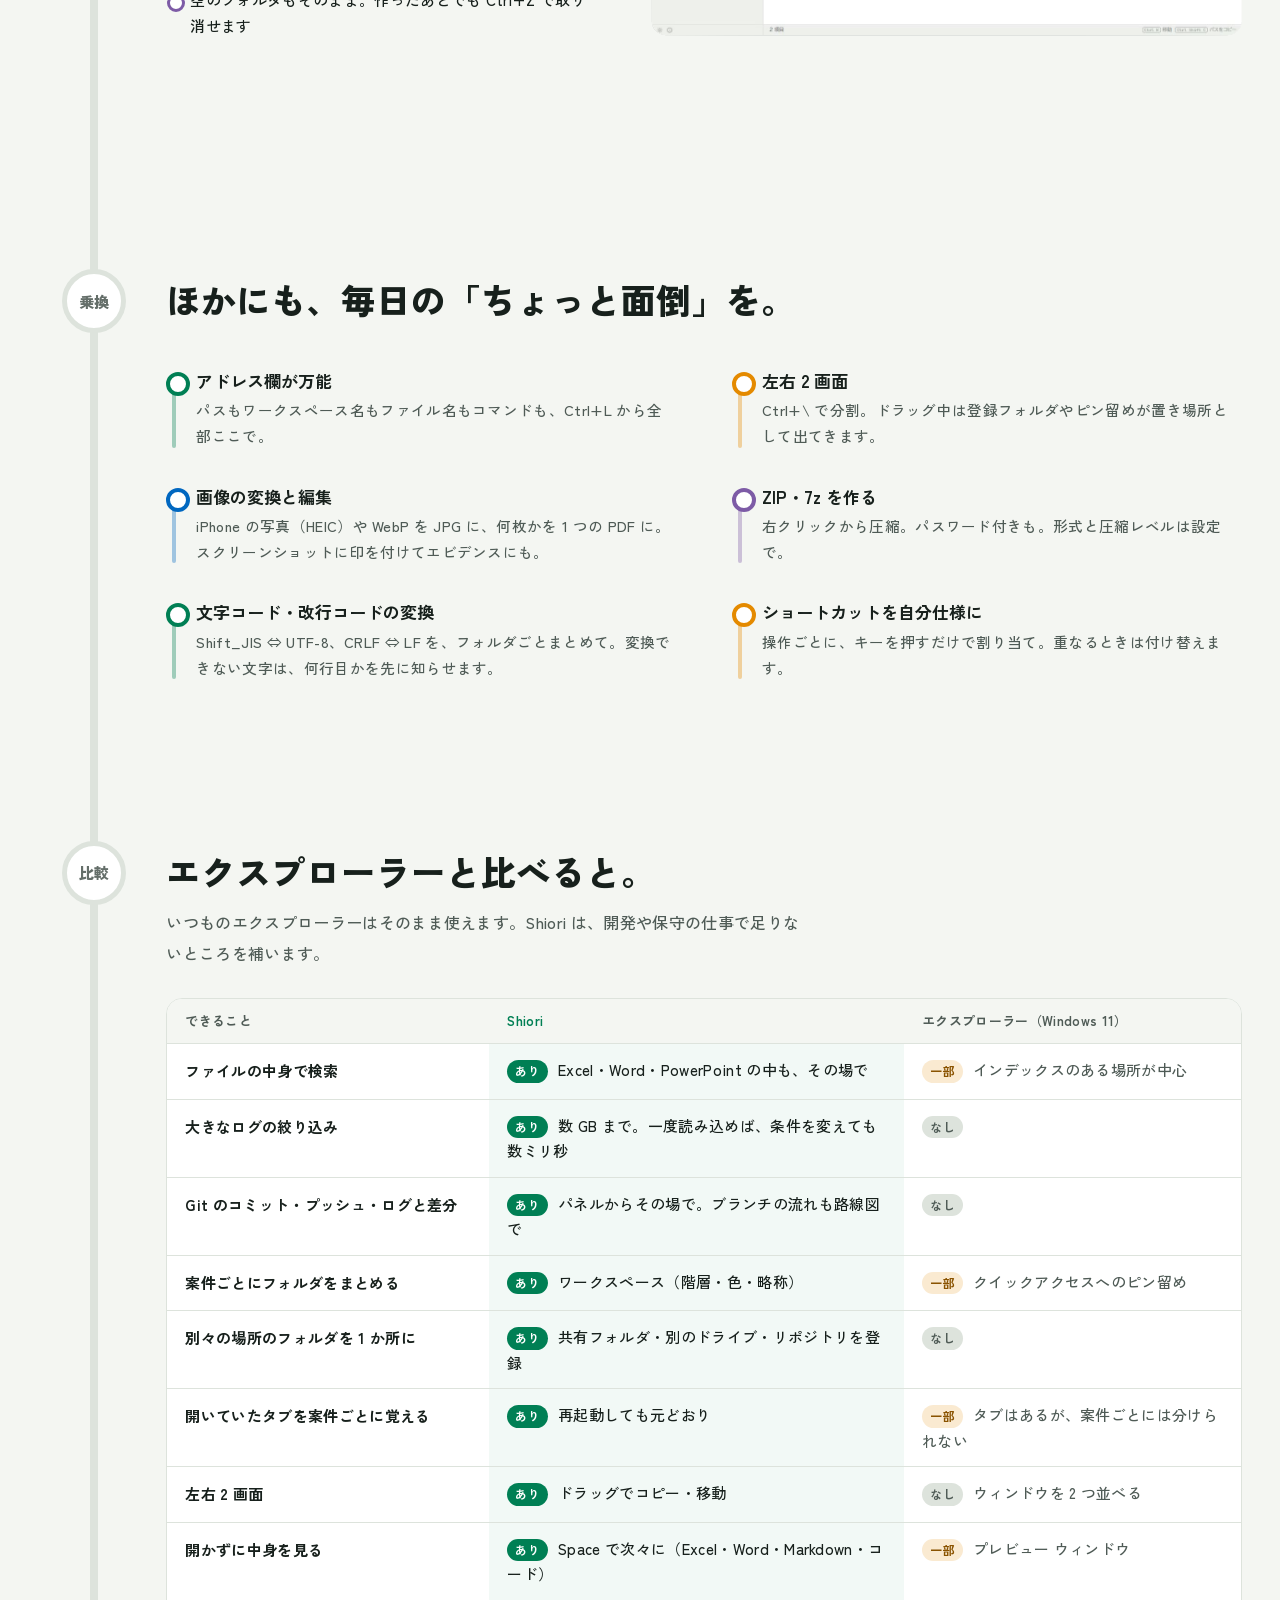
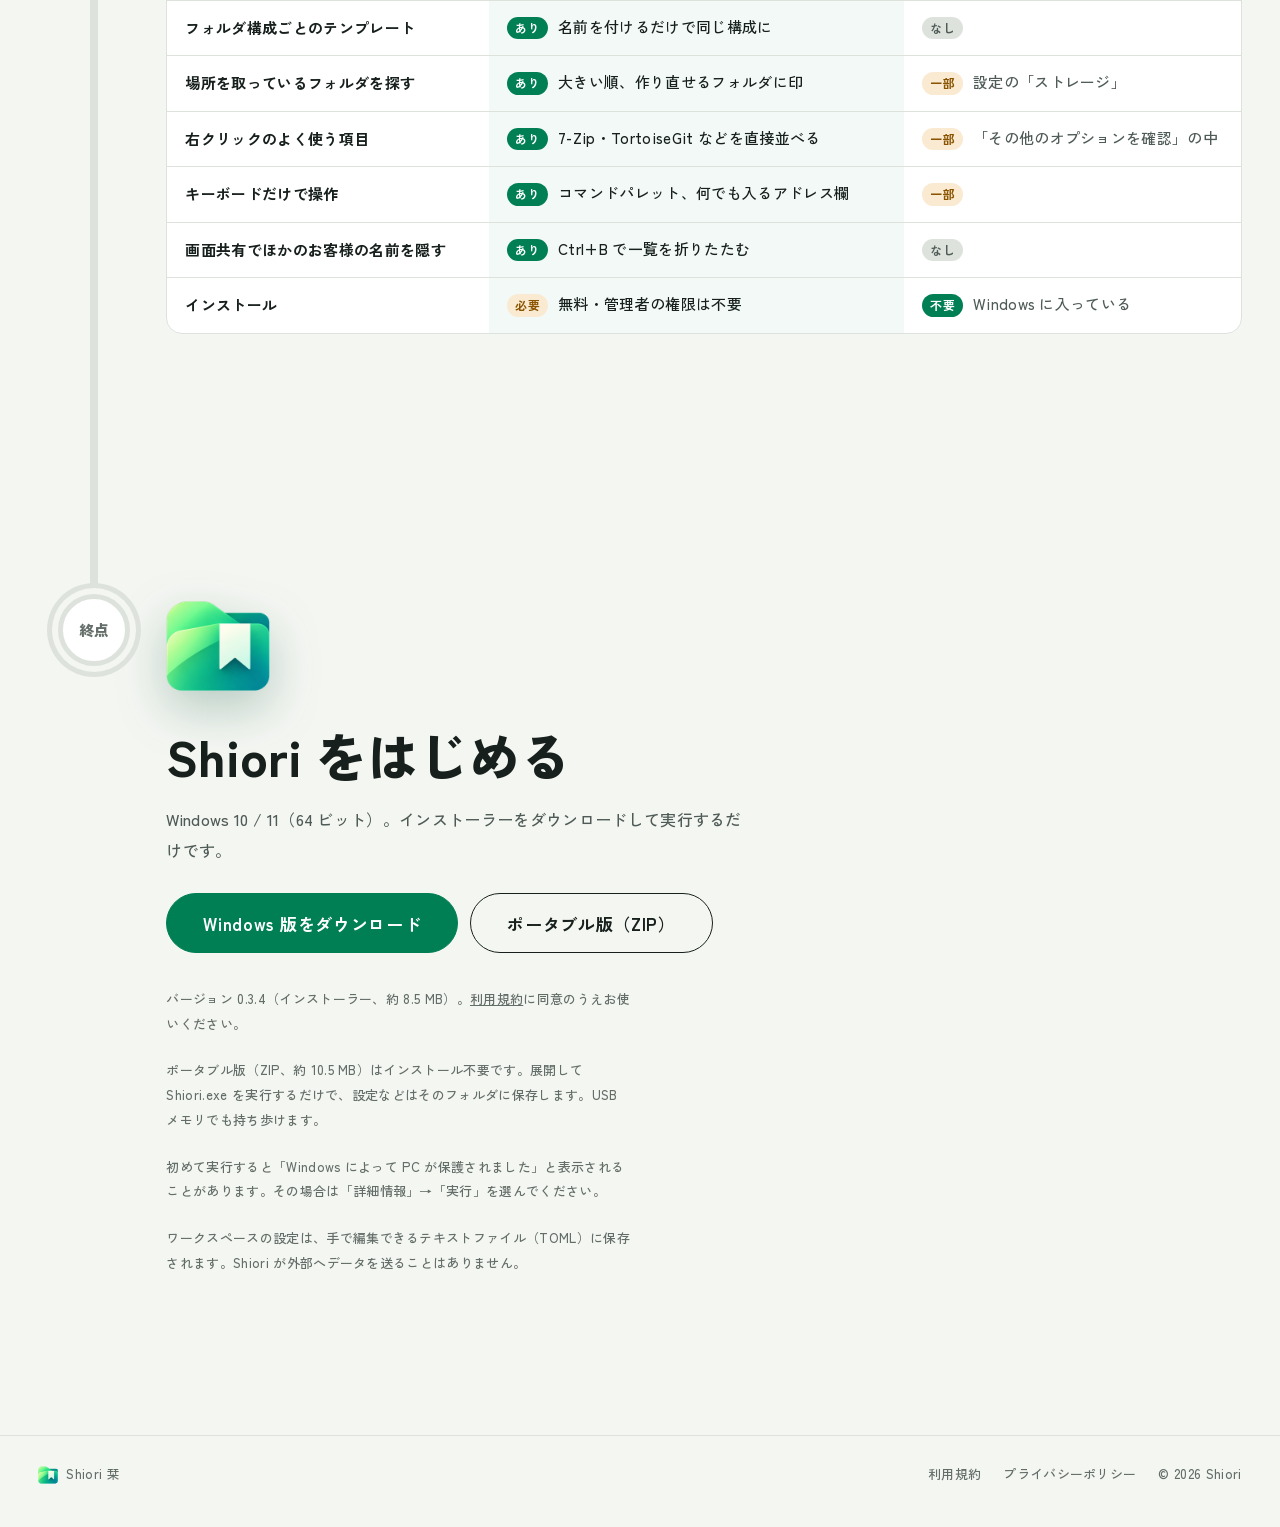
==== commit 120aaedb: "Shiori 0.3.4 を公開する" ====
--- a/index.html
+++ b/index.html
@@ -405,11 +405,11 @@
       <h2>Shiori をはじめる</h2>
       <p>Windows 10 / 11（64 ビット）。インストーラーをダウンロードして実行するだけです。</p>
       <div class="dl-btns">
-        <a class="btn primary big" href="download/Shiori_0.3.3_x64-setup.exe" download>Windows 版をダウンロード</a>
-        <a class="btn big portable" href="download/Shiori_0.3.3_x64-portable.zip" download>ポータブル版（ZIP）</a>
-      </div>
-      <p class="note">バージョン 0.3.3（インストーラー、約 8.5 MB）。<a href="terms.html">利用規約</a>に同意のうえお使いください。</p>
-      <p class="note portable">ポータブル版（ZIP、約 10.4 MB）はインストール不要です。展開して Shiori.exe を実行するだけで、設定などはそのフォルダに保存します。USB メモリでも持ち歩けます。</p>
+        <a class="btn primary big" href="https://github.com/shiori-filer/ShioriOfficial/releases/download/v0.3.4/Shiori_0.3.4_x64-setup.exe" download>Windows 版をダウンロード</a>
+        <a class="btn big portable" href="https://github.com/shiori-filer/ShioriOfficial/releases/download/v0.3.4/Shiori_0.3.4_x64-portable.zip" download>ポータブル版（ZIP）</a>
+      </div>
+      <p class="note">バージョン 0.3.4（インストーラー、約 8.5 MB）。<a href="terms.html">利用規約</a>に同意のうえお使いください。</p>
+      <p class="note portable">ポータブル版（ZIP、約 10.5 MB）はインストール不要です。展開して Shiori.exe を実行するだけで、設定などはそのフォルダに保存します。USB メモリでも持ち歩けます。</p>
       <p class="note">初めて実行すると「Windows によって PC が保護されました」と表示されることがあります。その場合は「詳細情報」→「実行」を選んでください。</p>
       <p class="note">ワークスペースの設定は、手で編集できるテキストファイル（TOML）に保存されます。Shiori が外部へデータを送ることはありません。</p>
     </div>
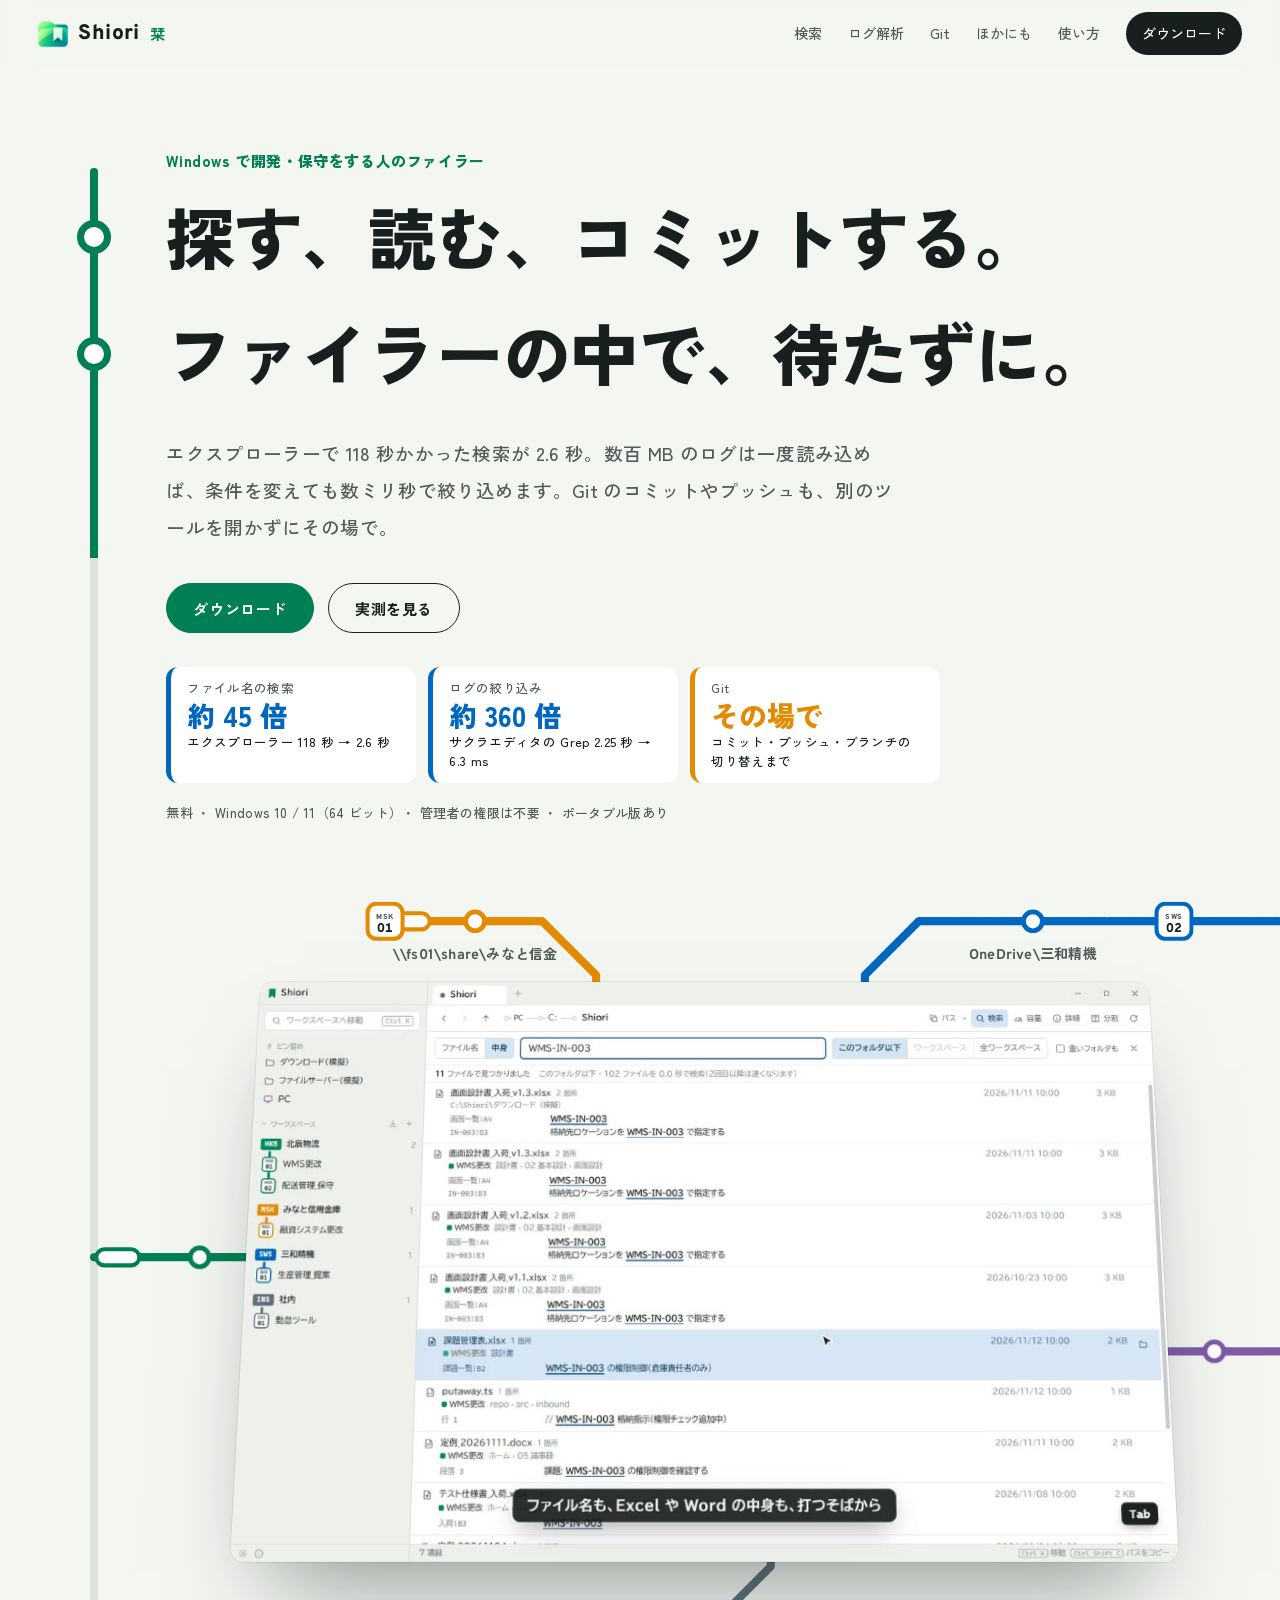
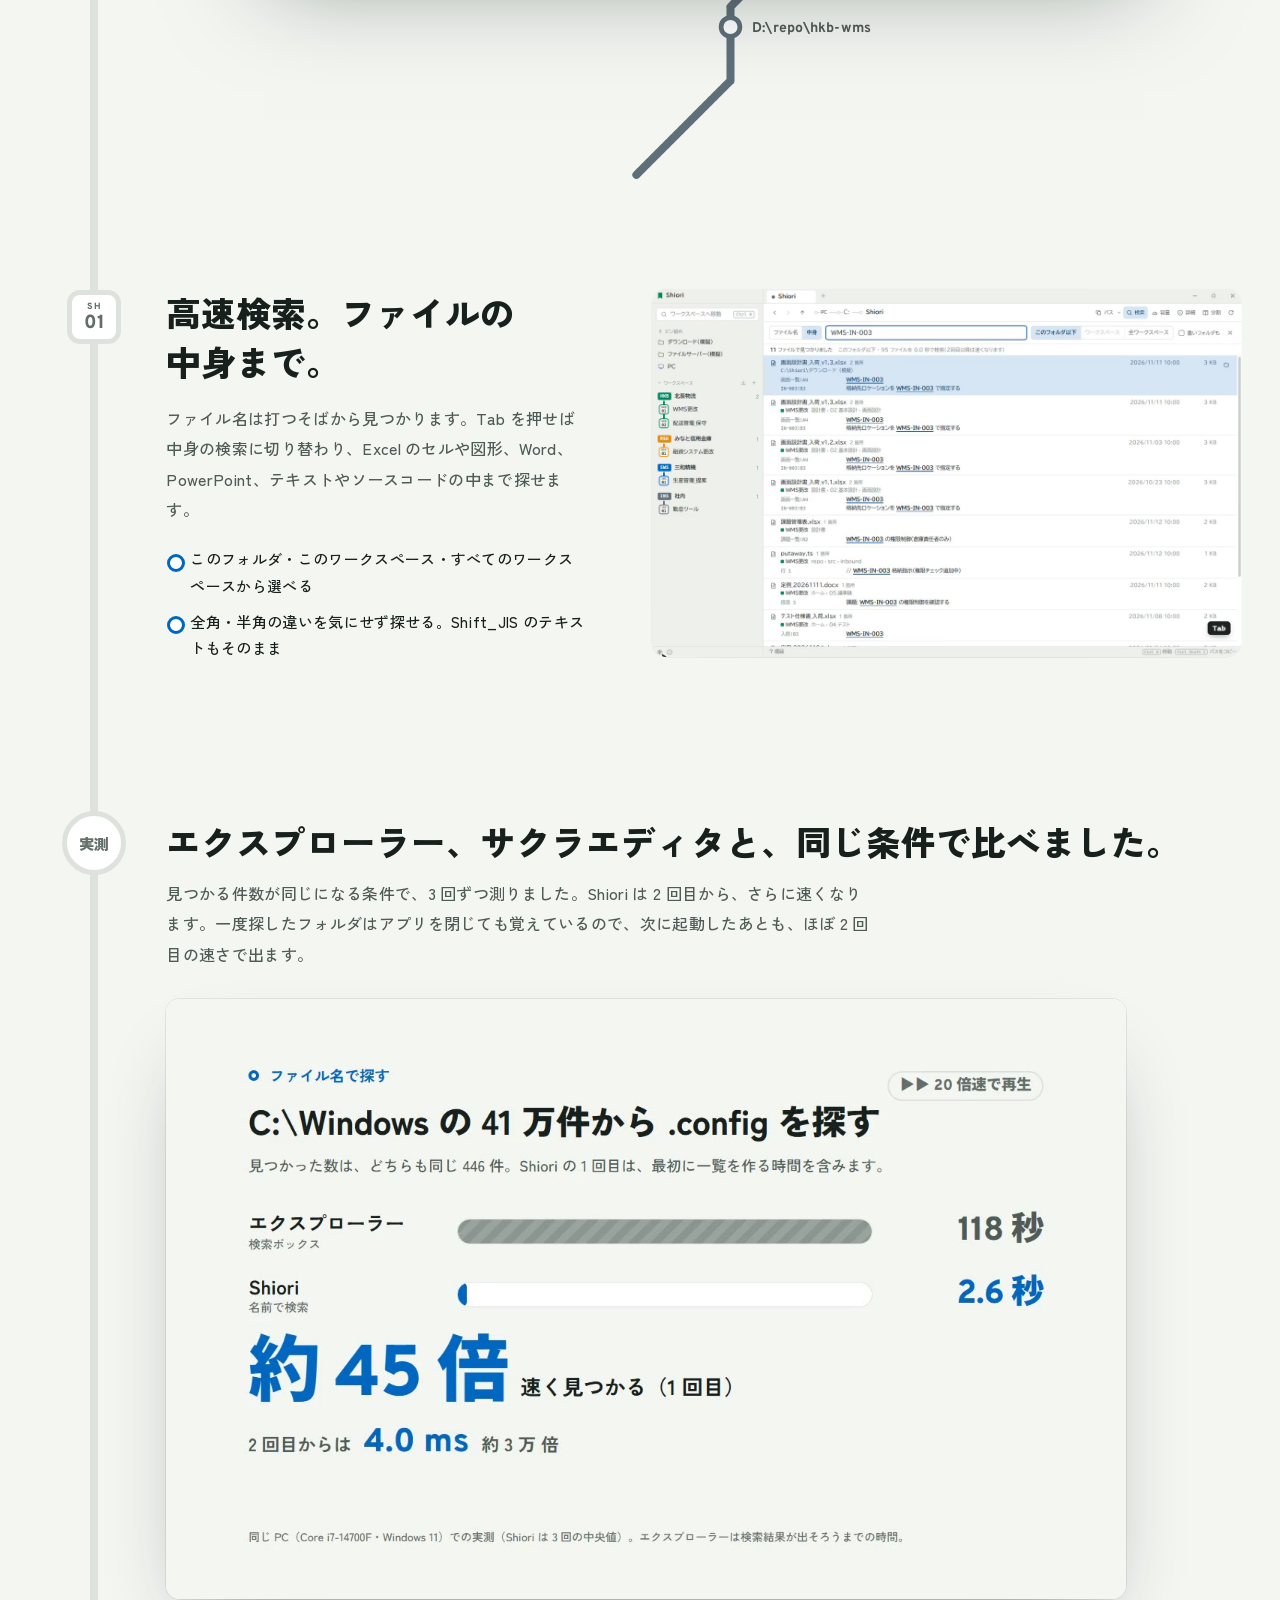
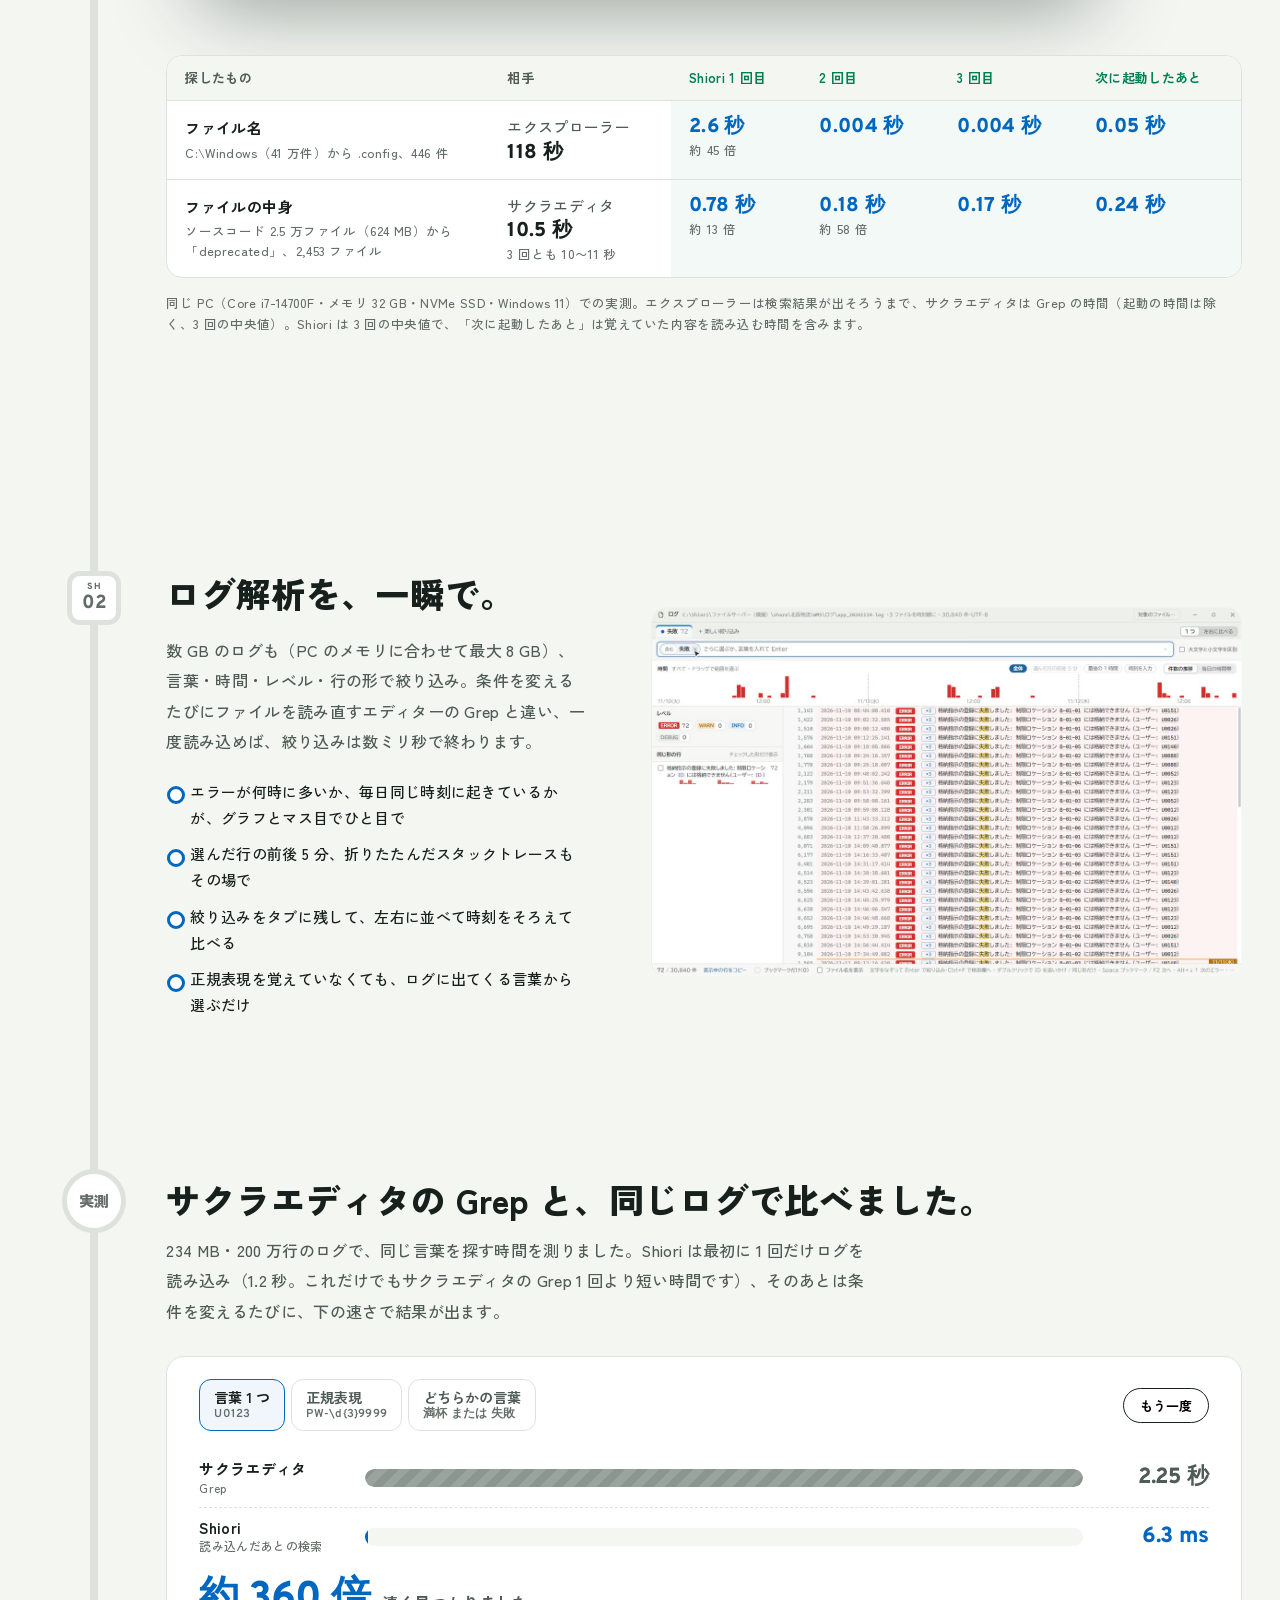
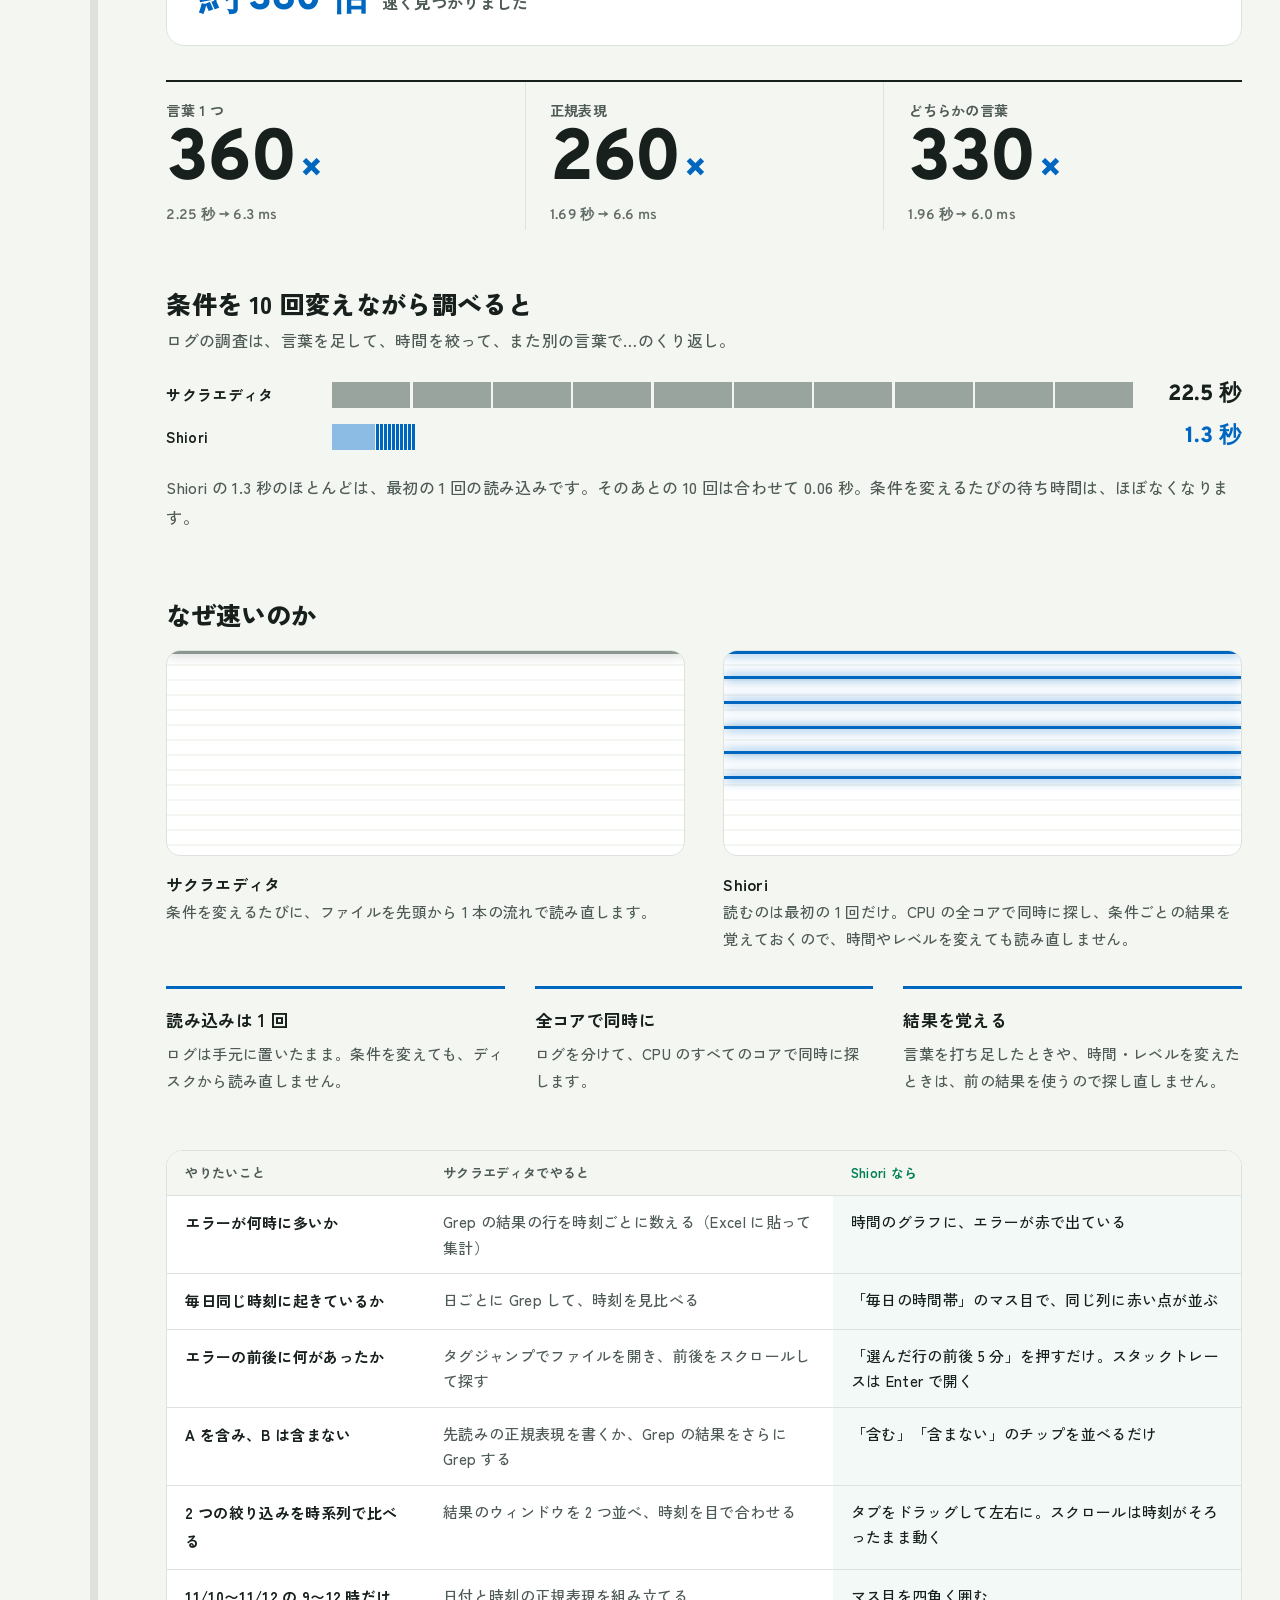
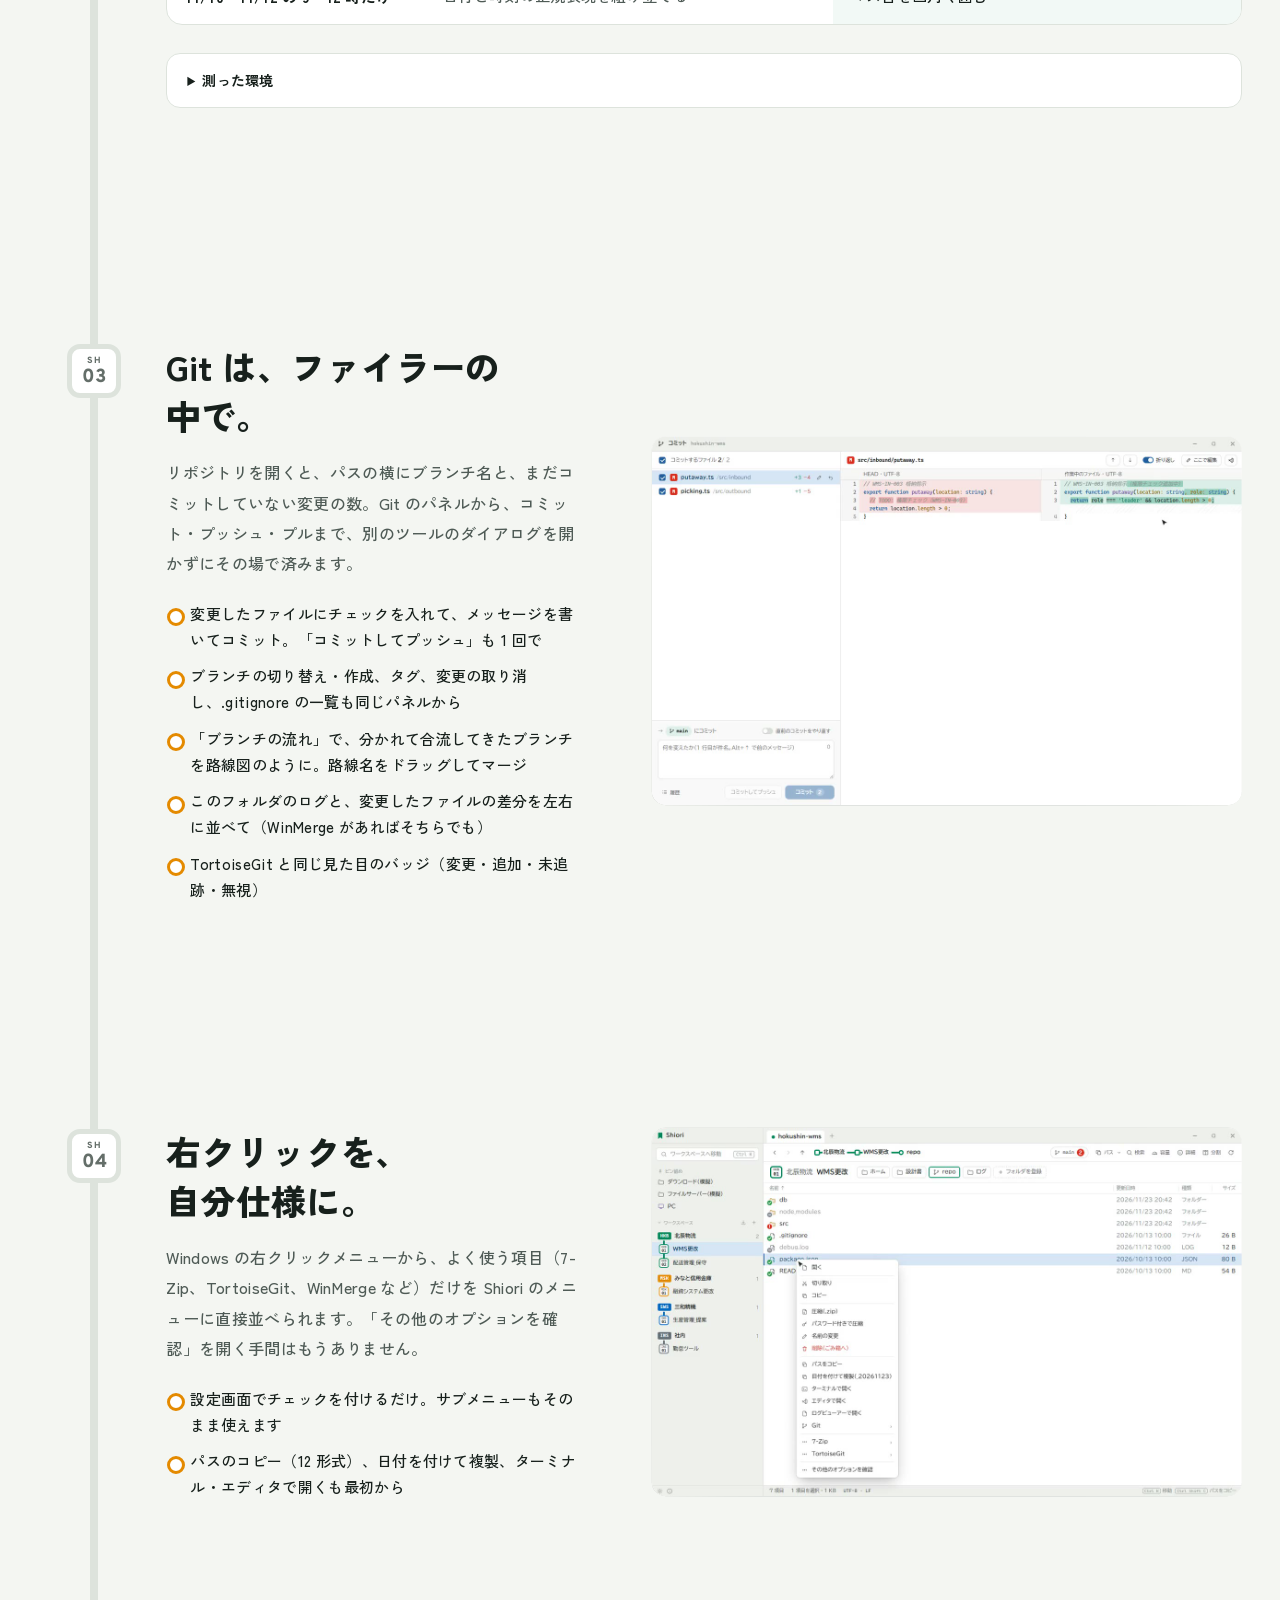
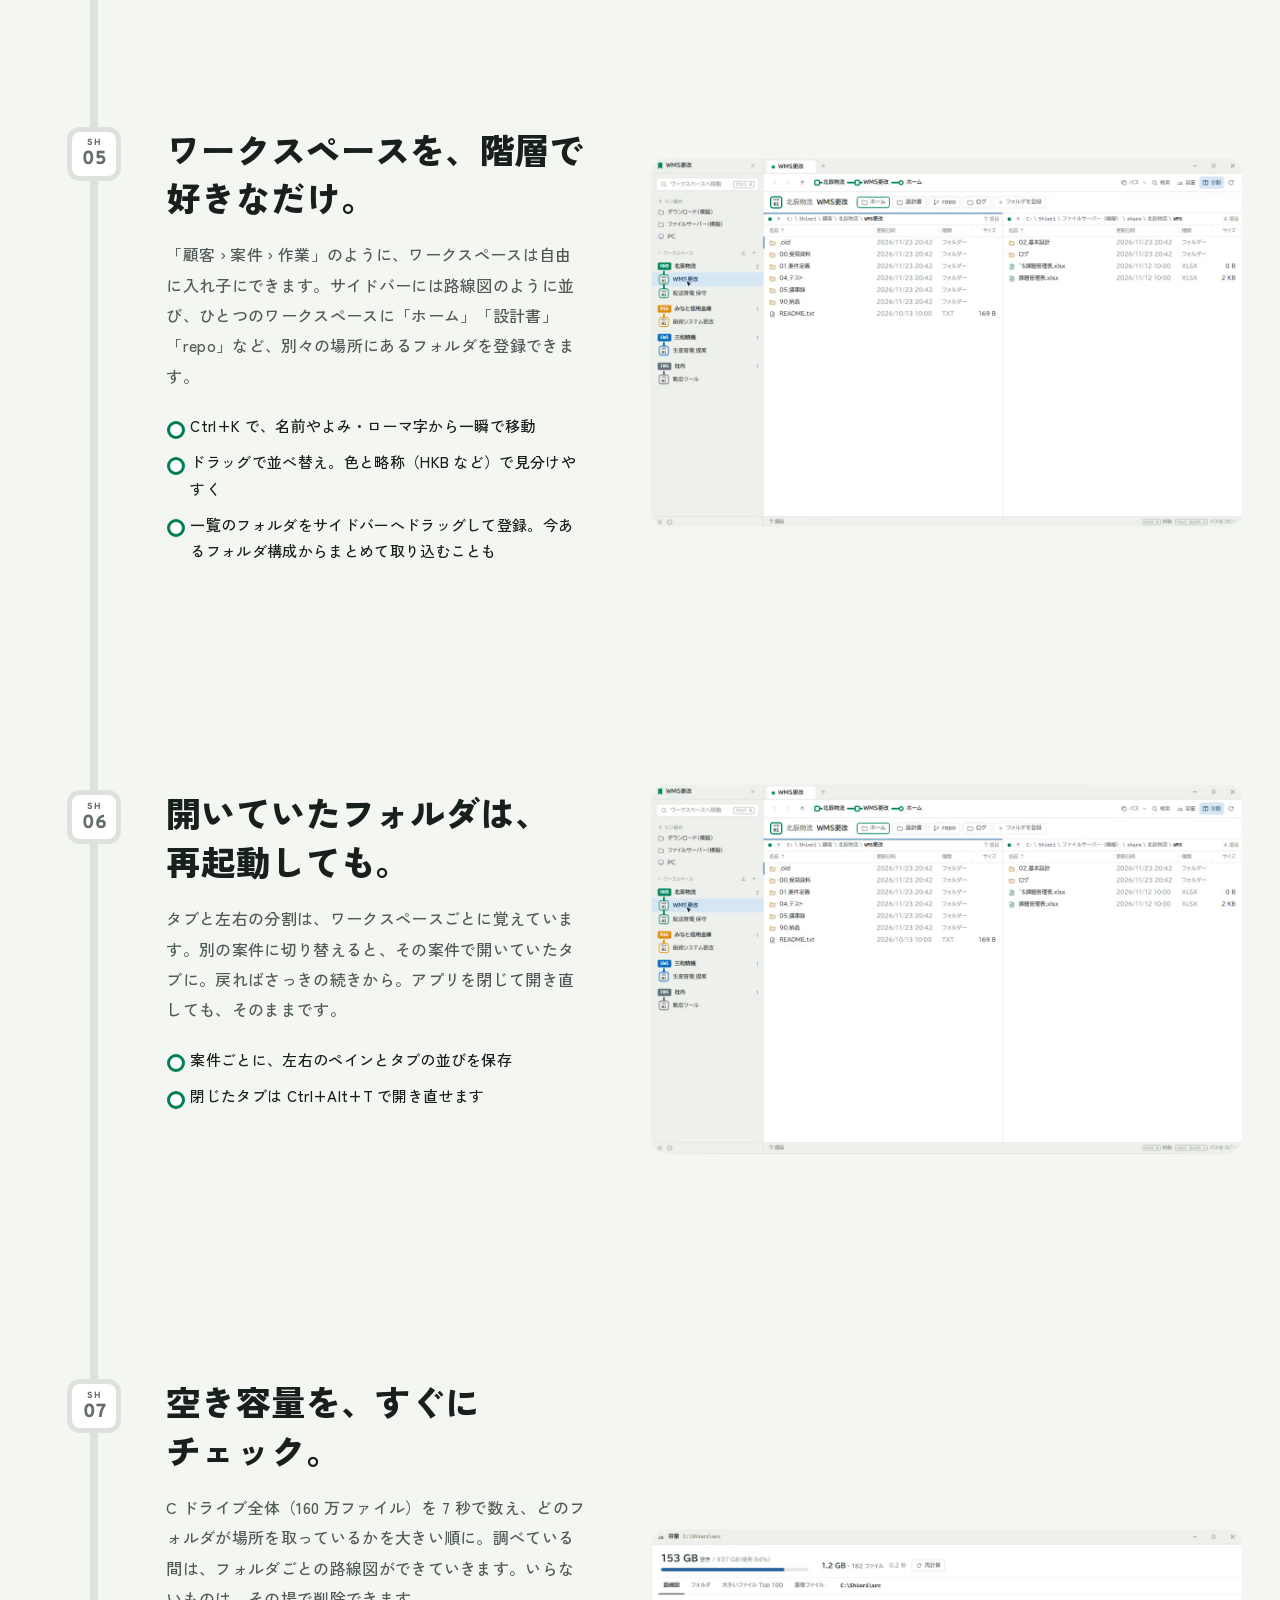
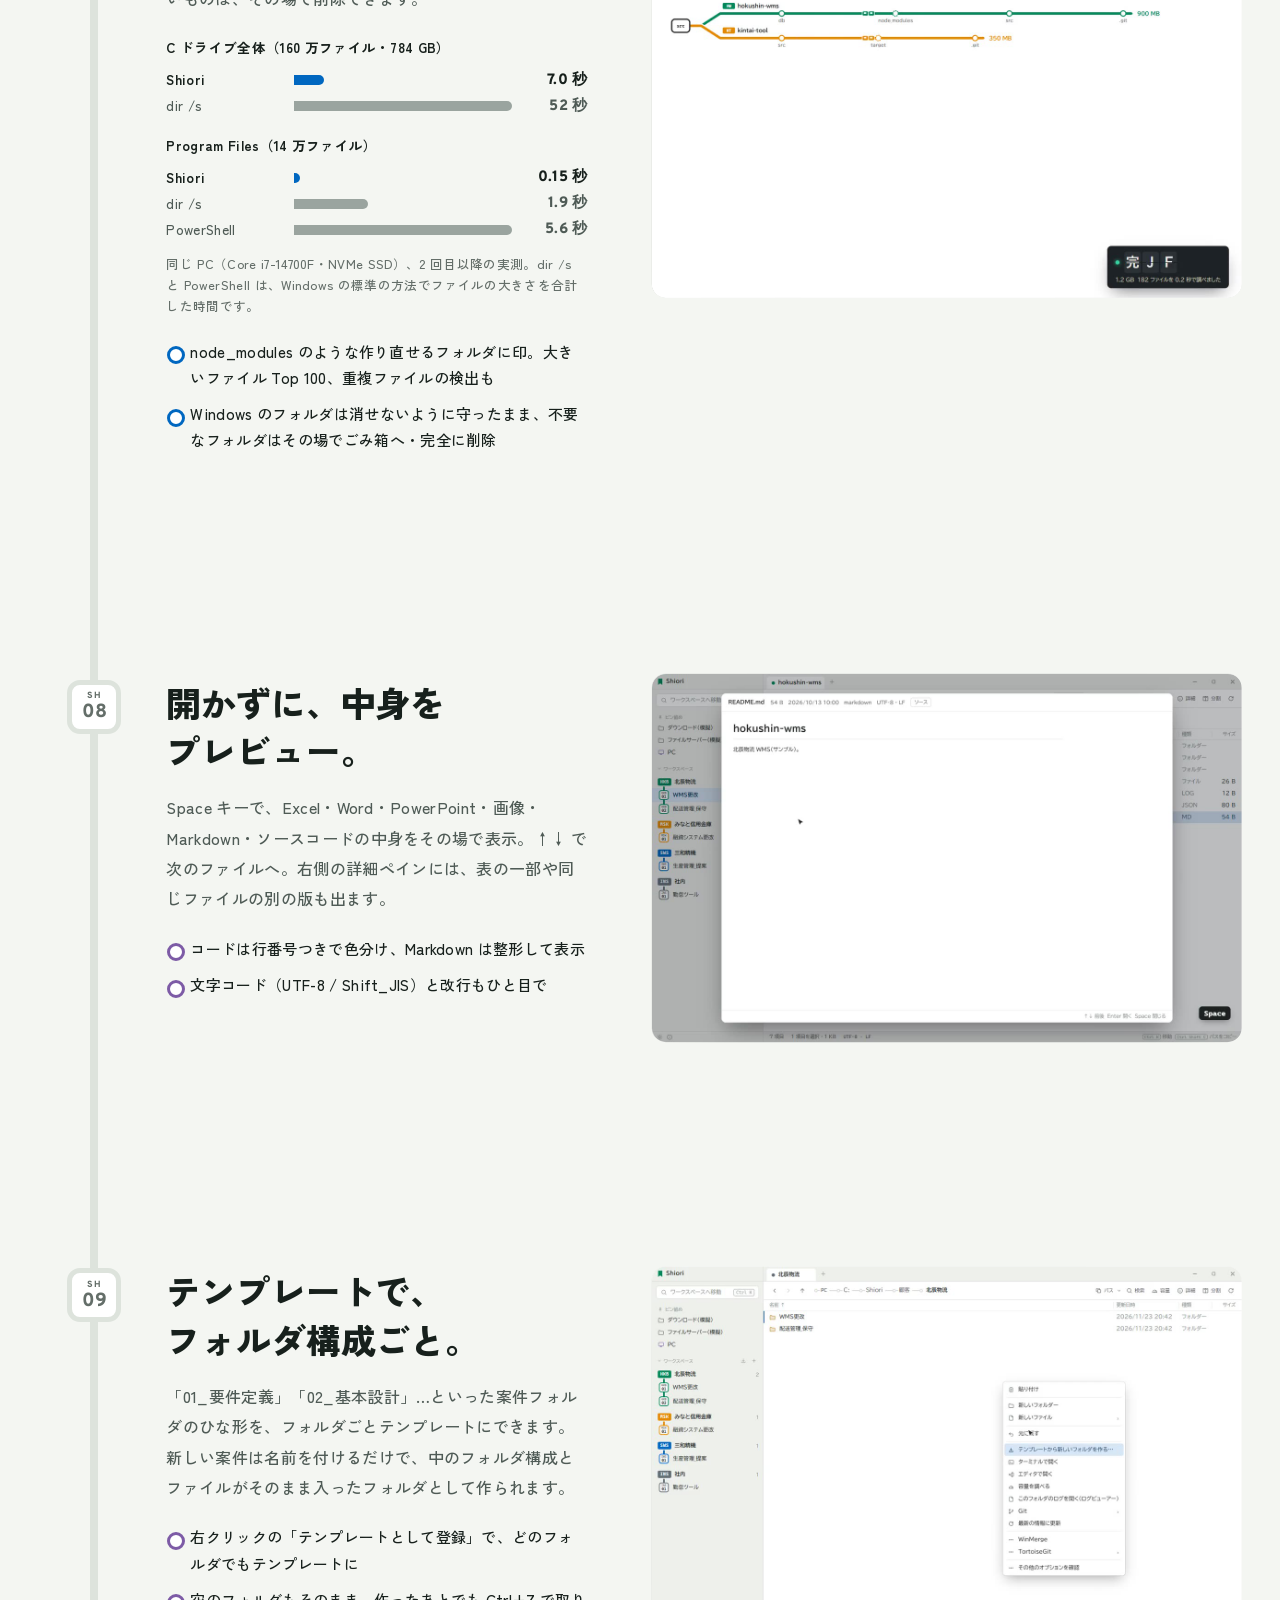
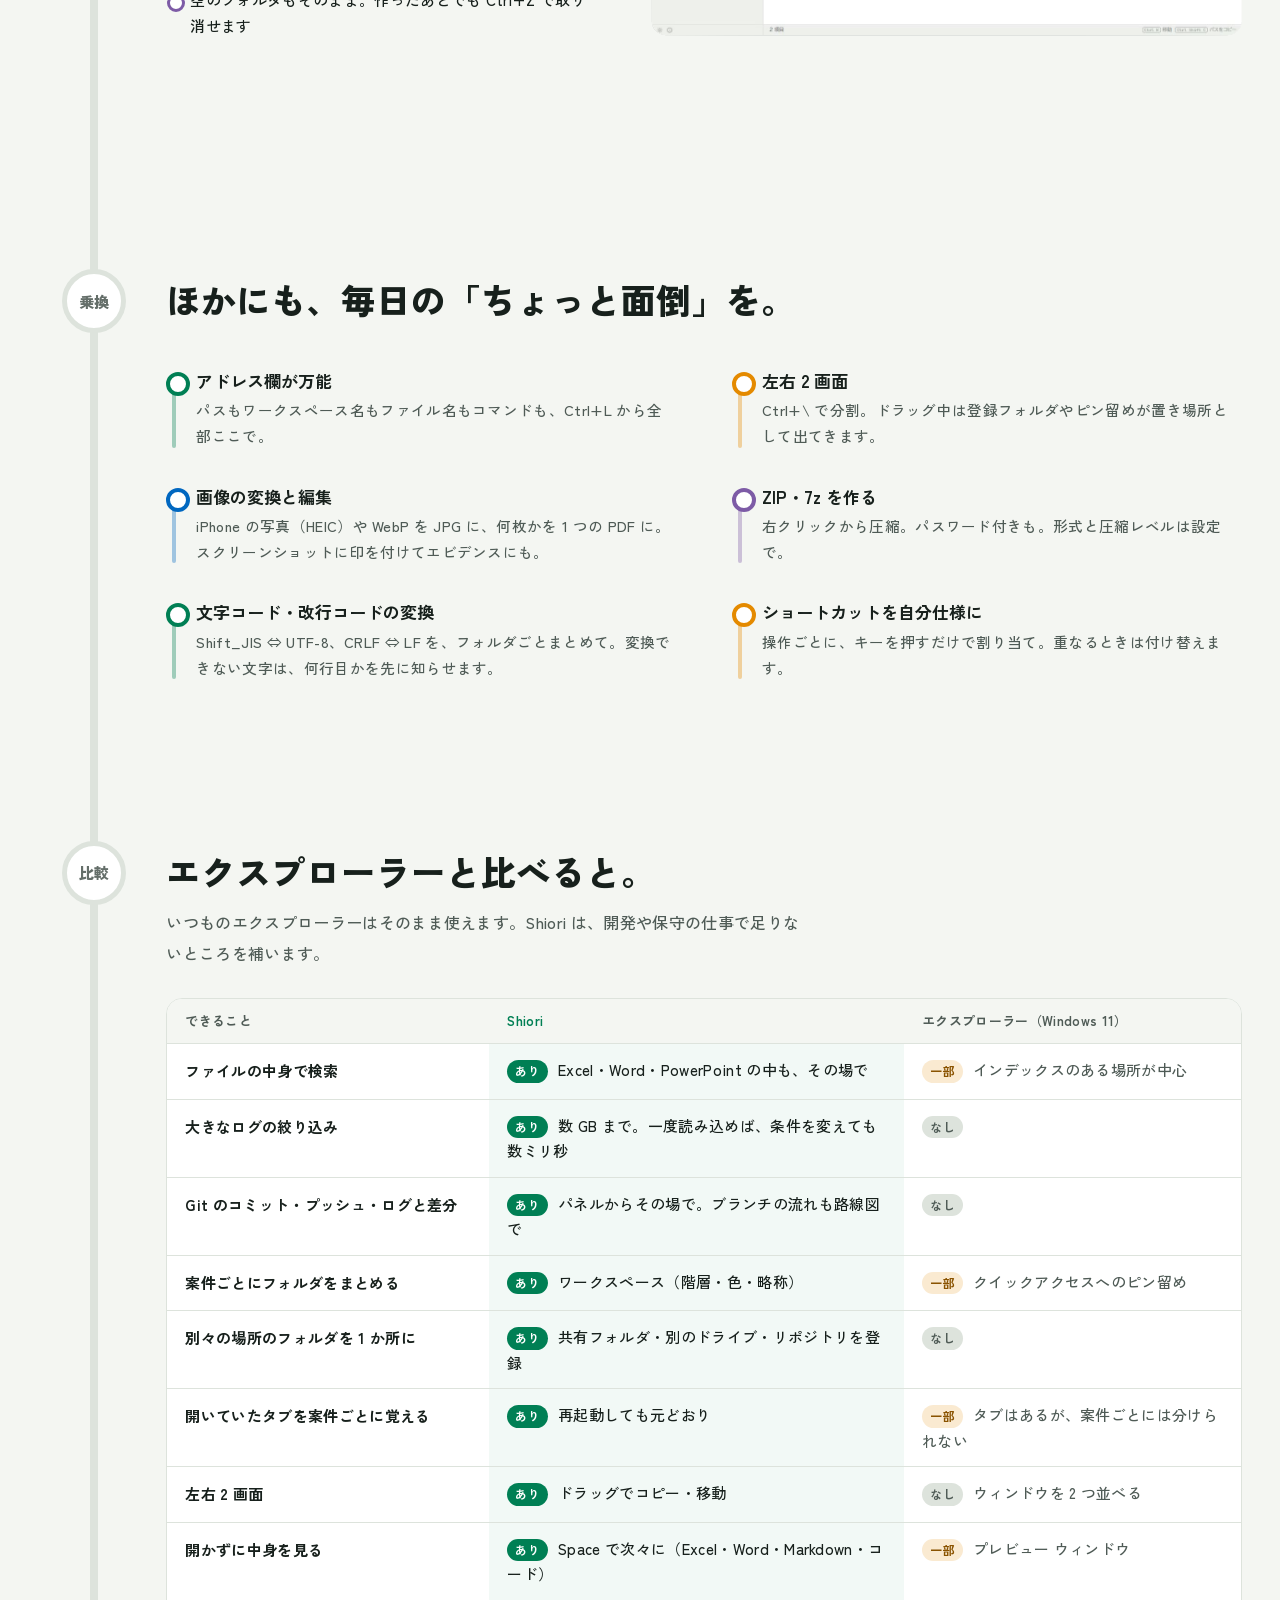
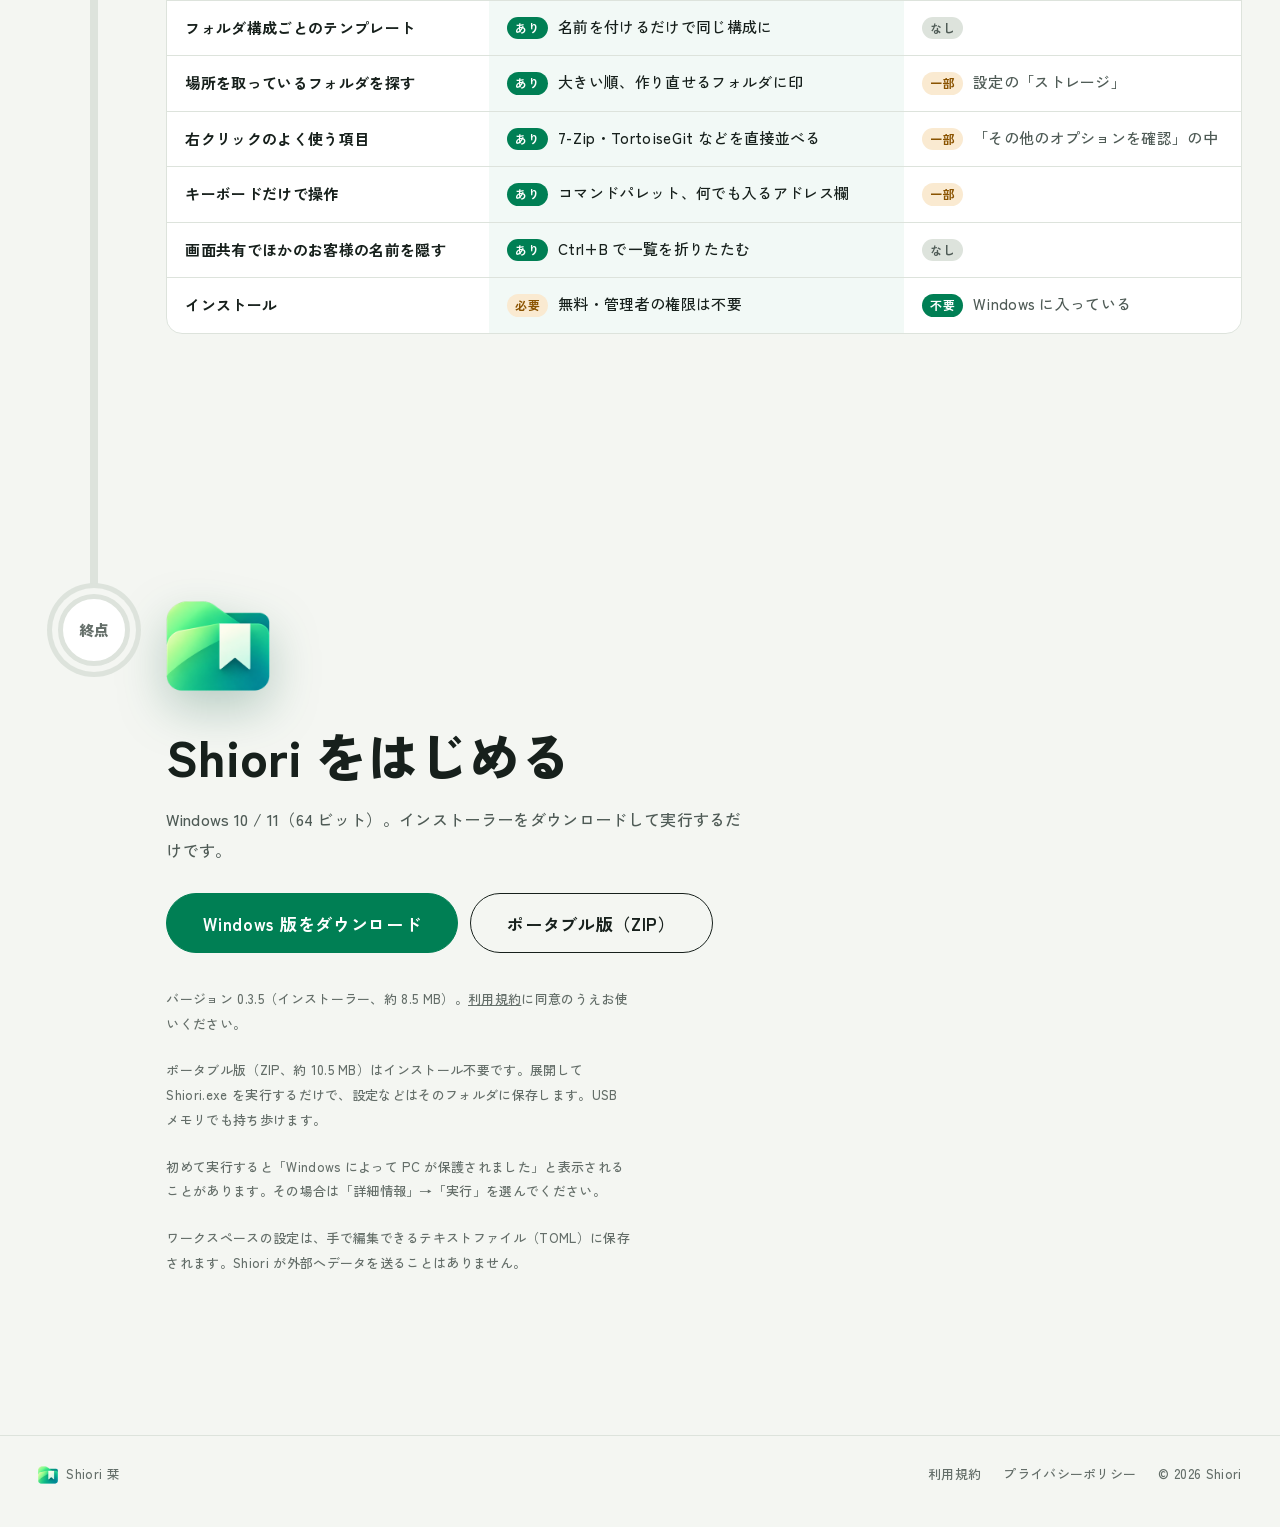
==== commit 07956260: "Shiori 0.3.5 を公開する" ====
--- a/index.html
+++ b/index.html
@@ -11,10 +11,72 @@
 <meta property="og:image:width" content="1200">
 <meta property="og:image:height" content="630">
 <meta property="og:url" content="https://shiori-filer.github.io/ShioriOfficial/">
+<meta property="og:site_name" content="Shiori 栞">
+<meta property="og:locale" content="ja_JP">
 <meta name="twitter:card" content="summary_large_image">
 <meta property="og:type" content="website">
 <meta name="theme-color" content="#f4f6f2">
+<!-- Google Search Console: the site's owner (Bing Webmaster Tools imports it from there) -->
+<meta name="google-site-verification" content="nLt0y2pG1Fxv400-fP-BKNUhTNT07PeFm_LZQ2RaoIw">
+<link rel="canonical" href="https://shiori-filer.github.io/ShioriOfficial/">
 <link rel="icon" href="media/favicon.png">
+<link rel="apple-touch-icon" href="media/icon.png">
+<!-- what search engines read about the app (schema.org). The version and the download are
+     rewritten by release.yml to the published installer, as the download button is -->
+<script type="application/ld+json">
+{
+  "@context": "https://schema.org",
+  "@graph": [
+    {
+      "@type": "WebSite",
+      "@id": "https://shiori-filer.github.io/ShioriOfficial/#website",
+      "url": "https://shiori-filer.github.io/ShioriOfficial/",
+      "name": "Shiori 栞",
+      "alternateName": ["Shiori", "栞"],
+      "inLanguage": "ja",
+      "publisher": { "@id": "https://shiori-filer.github.io/ShioriOfficial/#org" }
+    },
+    {
+      "@type": "Organization",
+      "@id": "https://shiori-filer.github.io/ShioriOfficial/#org",
+      "name": "Shiori",
+      "url": "https://shiori-filer.github.io/ShioriOfficial/",
+      "logo": "https://shiori-filer.github.io/ShioriOfficial/media/icon.png"
+    },
+    {
+      "@type": "SoftwareApplication",
+      "@id": "https://shiori-filer.github.io/ShioriOfficial/#app",
+      "name": "Shiori 栞",
+      "alternateName": "Shiori",
+      "description": "Windows で開発・保守をする人のファイラー。ファイル名と中身の高速検索、数百 MB のログの絞り込み、Git のコミットやプッシュまで、ファイラーの中で。無料。",
+      "url": "https://shiori-filer.github.io/ShioriOfficial/",
+      "image": "https://shiori-filer.github.io/ShioriOfficial/media/og.png",
+      "screenshot": "https://shiori-filer.github.io/ShioriOfficial/media/hero.jpg",
+      "applicationCategory": "UtilitiesApplication",
+      "applicationSubCategory": "ファイラー（ファイルマネージャー）",
+      "operatingSystem": "Windows 10, Windows 11",
+      "softwareVersion": "0.3.5",
+      "downloadUrl": "https://github.com/shiori-filer/ShioriOfficial/releases/download/v0.3.5/Shiori_0.3.5_x64-setup.exe",
+      "softwareHelp": { "@type": "CreativeWork", "url": "https://shiori-filer.github.io/ShioriOfficial/guide/" },
+      "featureList": [
+        "ファイル名とファイルの中身の高速検索",
+        "数百 MB のログの絞り込み（ログビューアー）と Grep",
+        "Git のコミット・プッシュ・ブランチの流れ（路線図）",
+        "ワークスペースで案件ごとにフォルダを整理",
+        "タブと左右 2 画面",
+        "フォルダの容量の確認",
+        "開かずに中身をプレビュー（Excel・Word・PowerPoint・PDF・画像・ソースコード）",
+        "テンプレートからフォルダ構成ごと作成",
+        "ポータブル版（インストール不要）"
+      ],
+      "inLanguage": "ja",
+      "isAccessibleForFree": true,
+      "offers": { "@type": "Offer", "price": "0", "priceCurrency": "JPY" },
+      "publisher": { "@id": "https://shiori-filer.github.io/ShioriOfficial/#org" }
+    }
+  ]
+}
+</script>
 <link rel="preconnect" href="https://fonts.googleapis.com">
 <link rel="preconnect" href="https://fonts.gstatic.com" crossorigin>
 <link rel="stylesheet" href="https://fonts.googleapis.com/css2?family=Overpass:wght@600;800&family=Zen+Kaku+Gothic+New:wght@400;500;700;900&display=swap">
@@ -405,10 +467,10 @@
       <h2>Shiori をはじめる</h2>
       <p>Windows 10 / 11（64 ビット）。インストーラーをダウンロードして実行するだけです。</p>
       <div class="dl-btns">
-        <a class="btn primary big" href="https://github.com/shiori-filer/ShioriOfficial/releases/download/v0.3.4/Shiori_0.3.4_x64-setup.exe" download>Windows 版をダウンロード</a>
-        <a class="btn big portable" href="https://github.com/shiori-filer/ShioriOfficial/releases/download/v0.3.4/Shiori_0.3.4_x64-portable.zip" download>ポータブル版（ZIP）</a>
-      </div>
-      <p class="note">バージョン 0.3.4（インストーラー、約 8.5 MB）。<a href="terms.html">利用規約</a>に同意のうえお使いください。</p>
+        <a class="btn primary big" href="https://github.com/shiori-filer/ShioriOfficial/releases/download/v0.3.5/Shiori_0.3.5_x64-setup.exe" download>Windows 版をダウンロード</a>
+        <a class="btn big portable" href="https://github.com/shiori-filer/ShioriOfficial/releases/download/v0.3.5/Shiori_0.3.5_x64-portable.zip" download>ポータブル版（ZIP）</a>
+      </div>
+      <p class="note">バージョン 0.3.5（インストーラー、約 8.5 MB）。<a href="terms.html">利用規約</a>に同意のうえお使いください。</p>
       <p class="note portable">ポータブル版（ZIP、約 10.5 MB）はインストール不要です。展開して Shiori.exe を実行するだけで、設定などはそのフォルダに保存します。USB メモリでも持ち歩けます。</p>
       <p class="note">初めて実行すると「Windows によって PC が保護されました」と表示されることがあります。その場合は「詳細情報」→「実行」を選んでください。</p>
       <p class="note">ワークスペースの設定は、手で編集できるテキストファイル（TOML）に保存されます。Shiori が外部へデータを送ることはありません。</p>
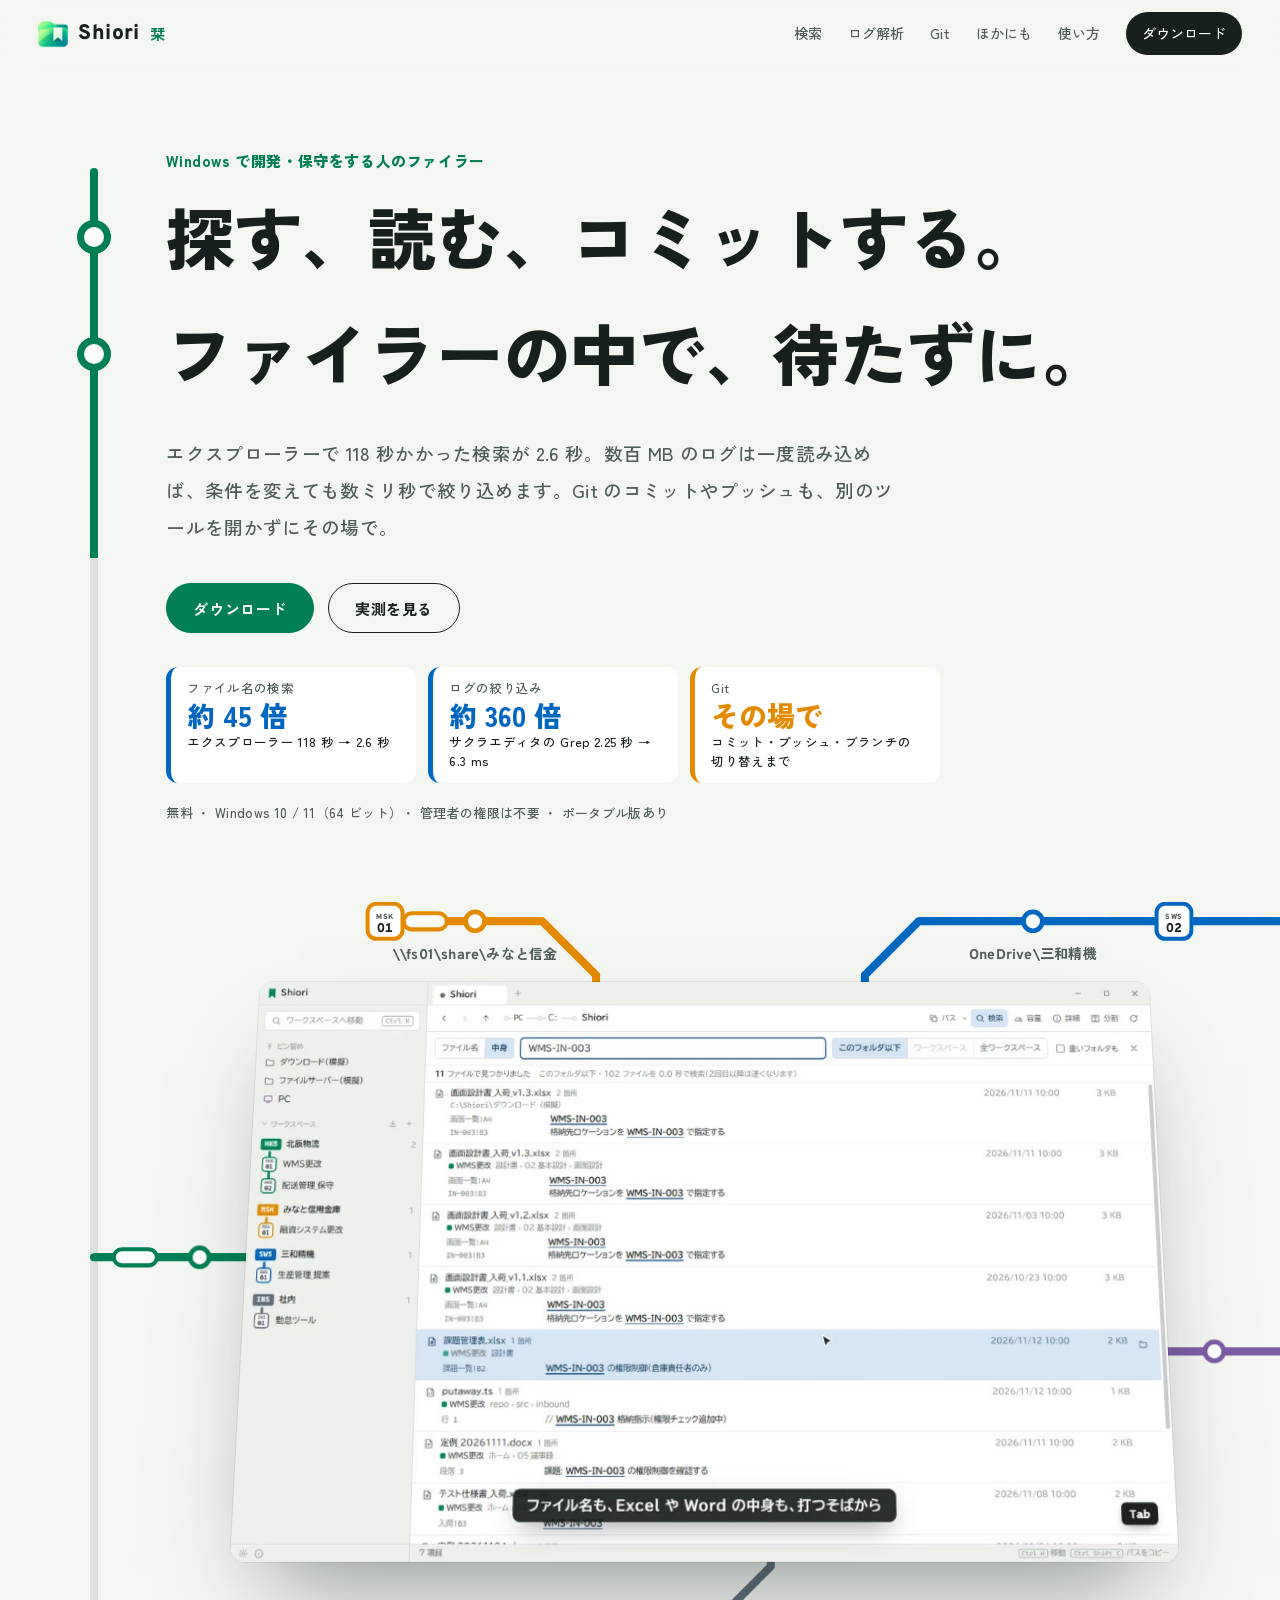
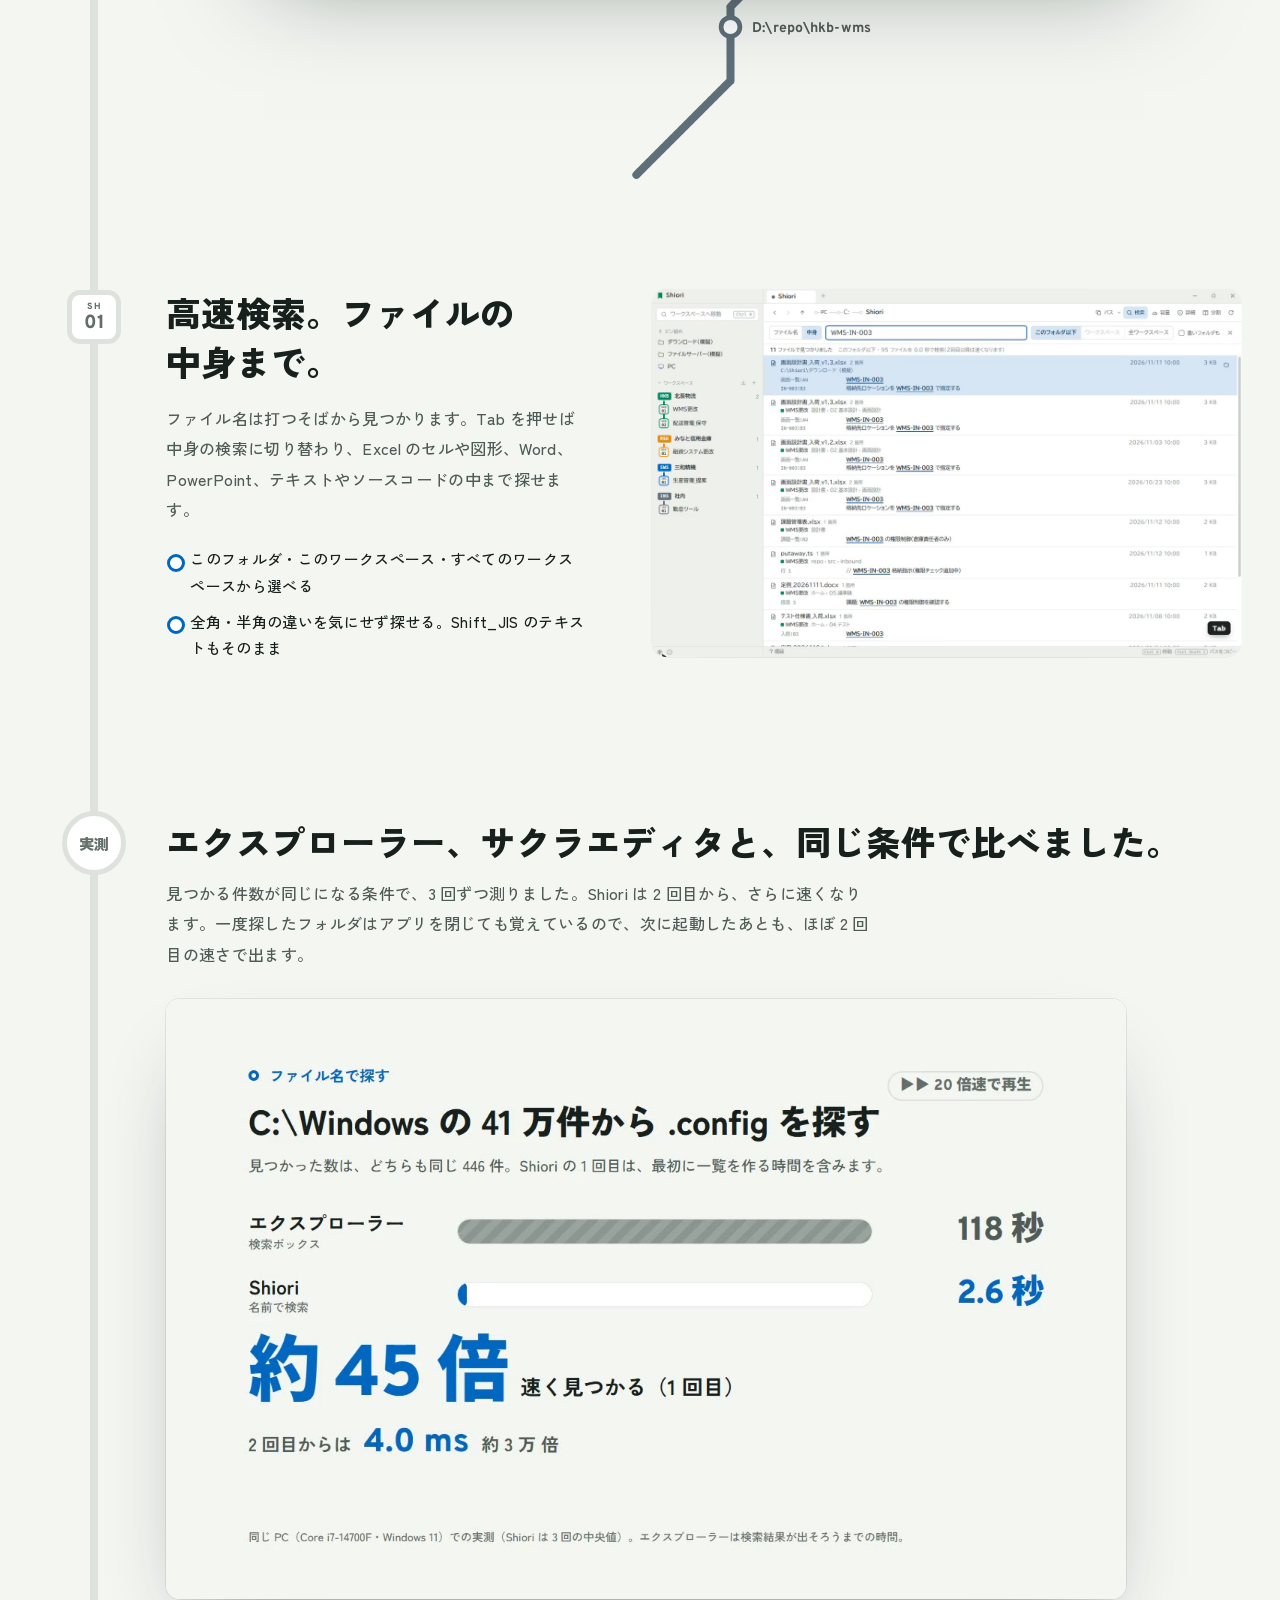
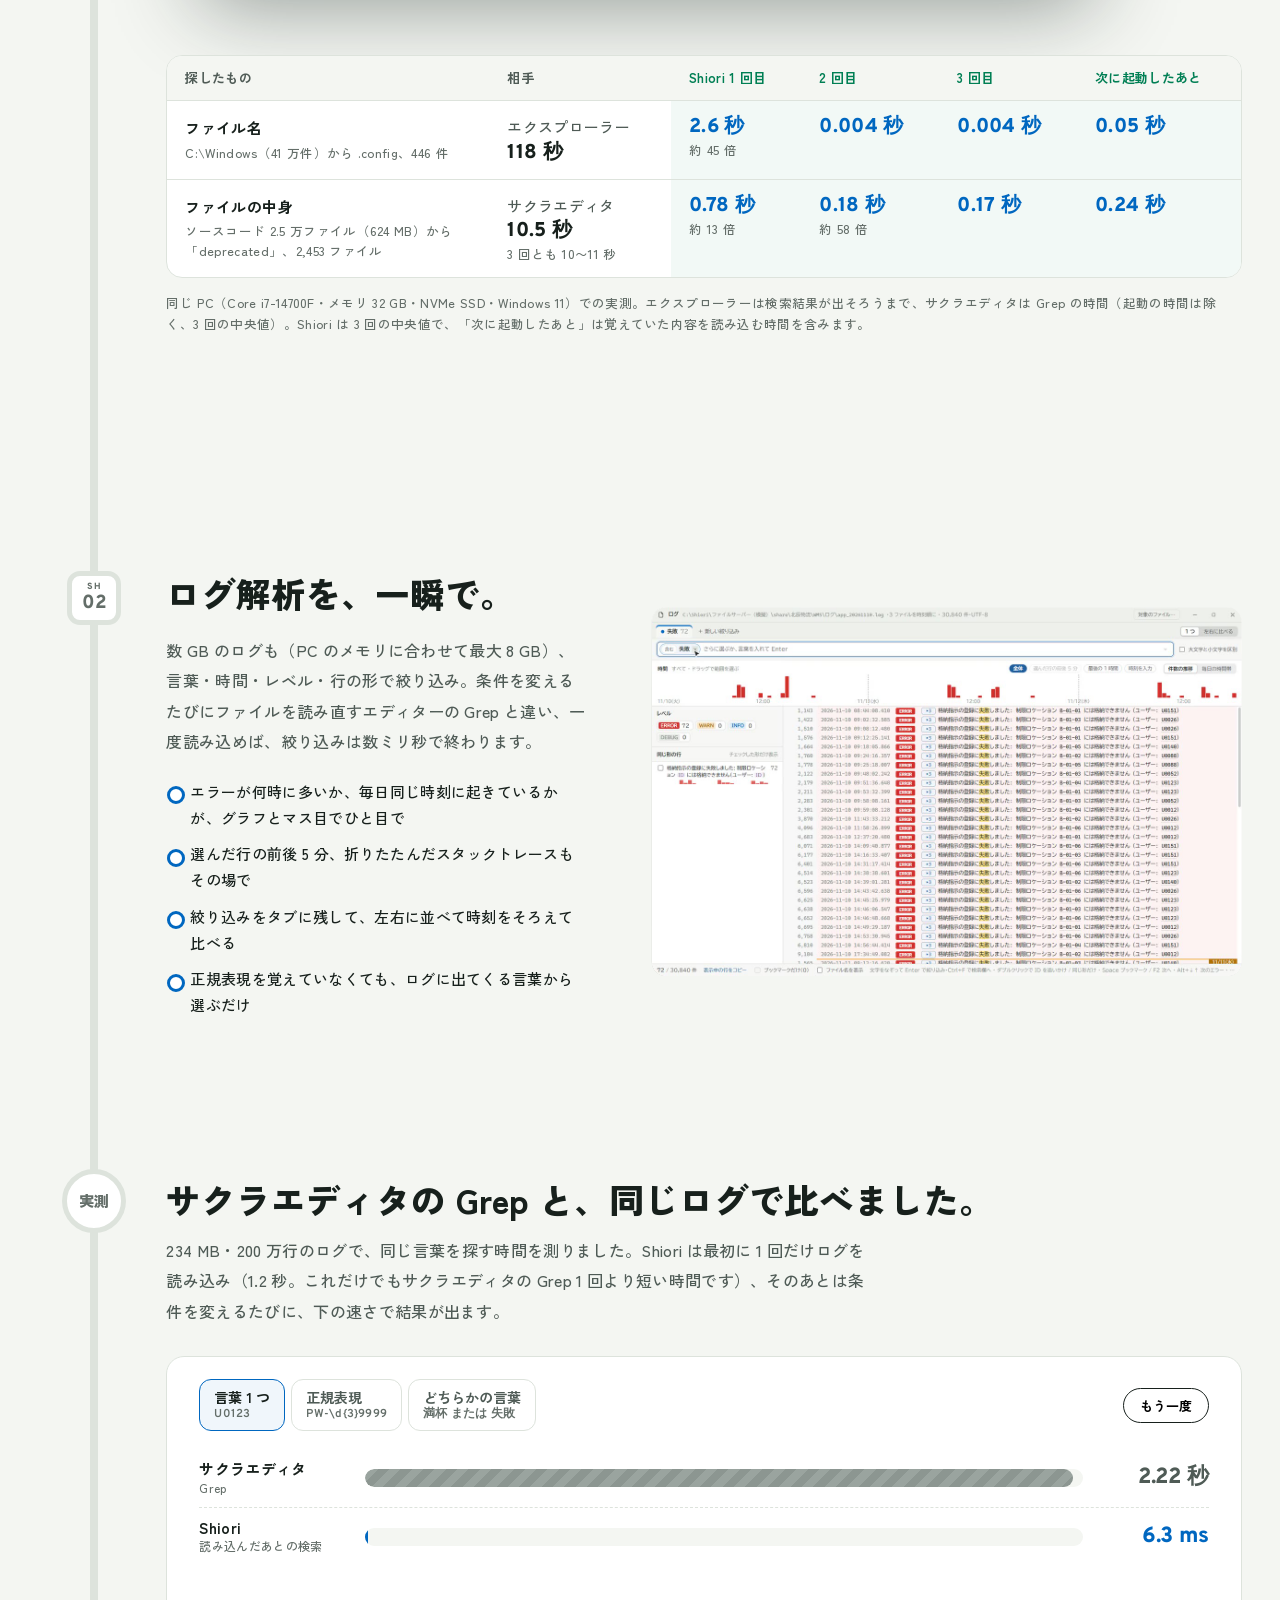
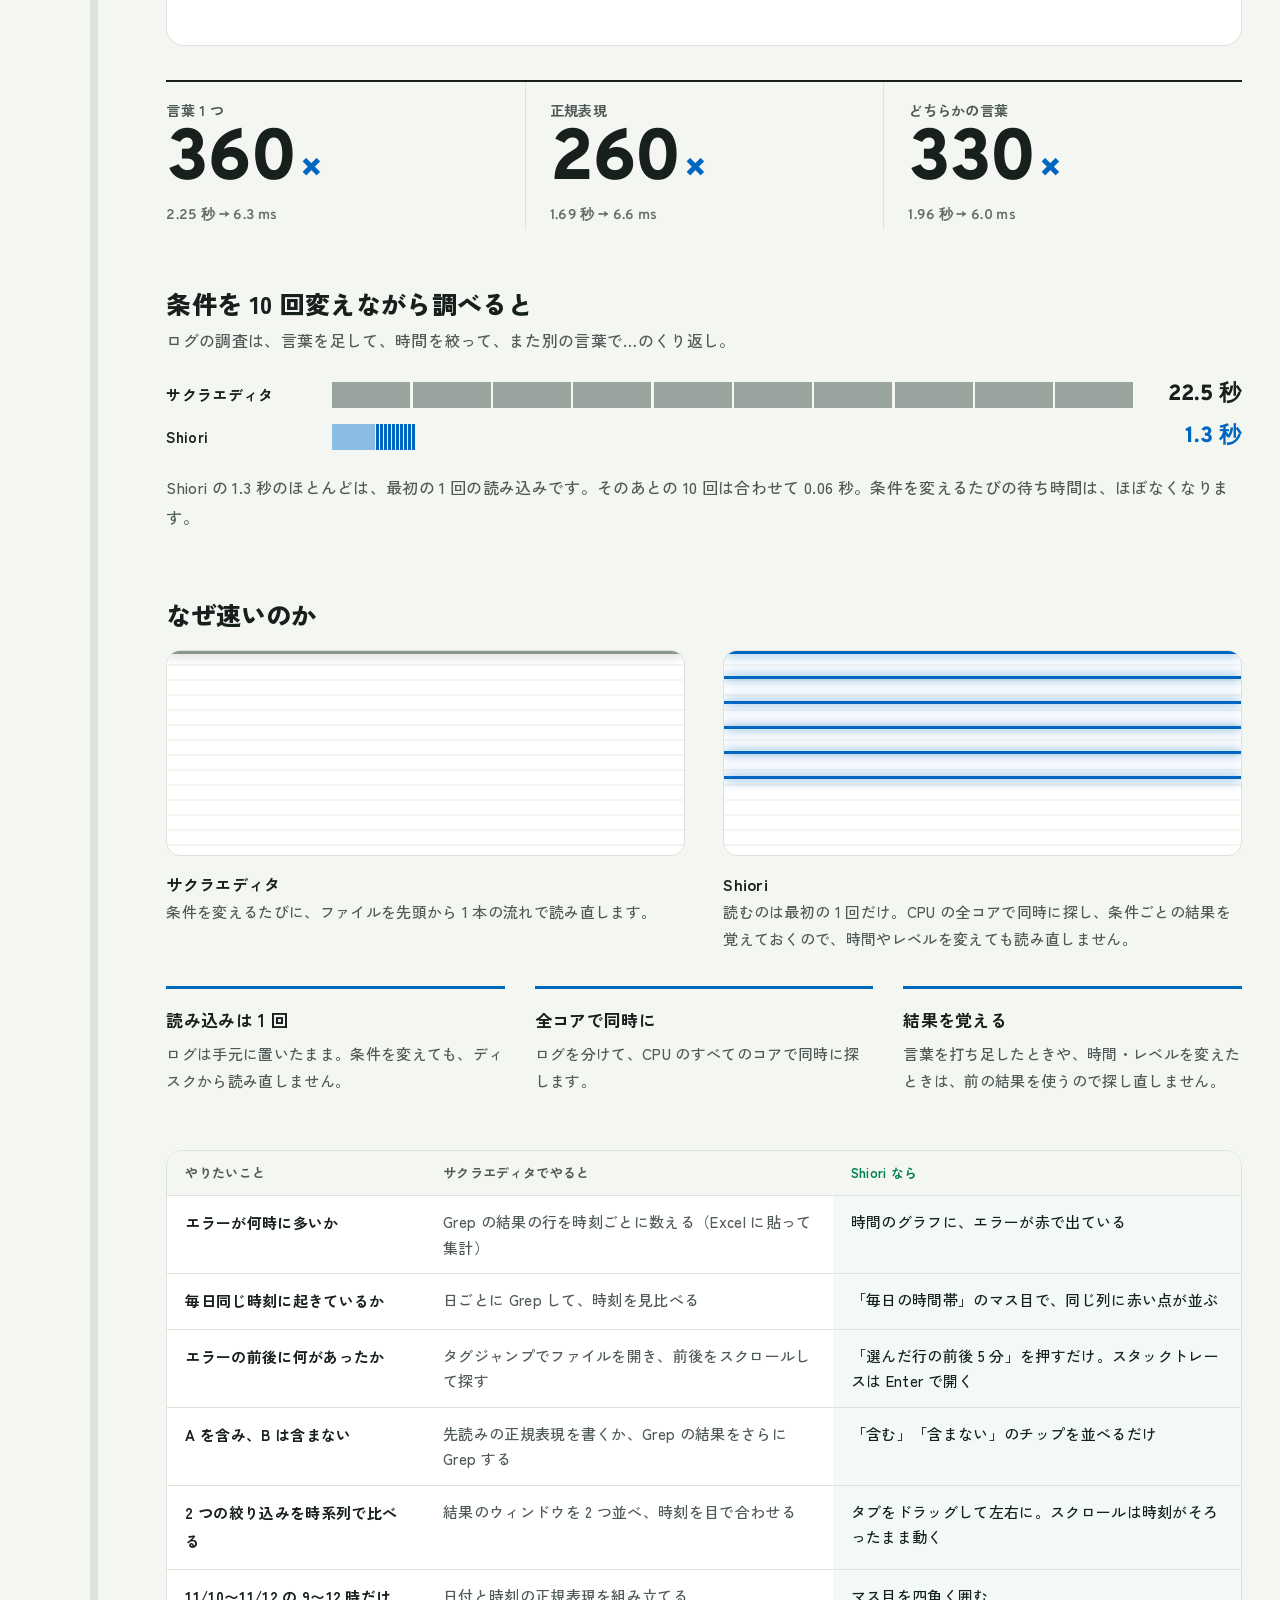
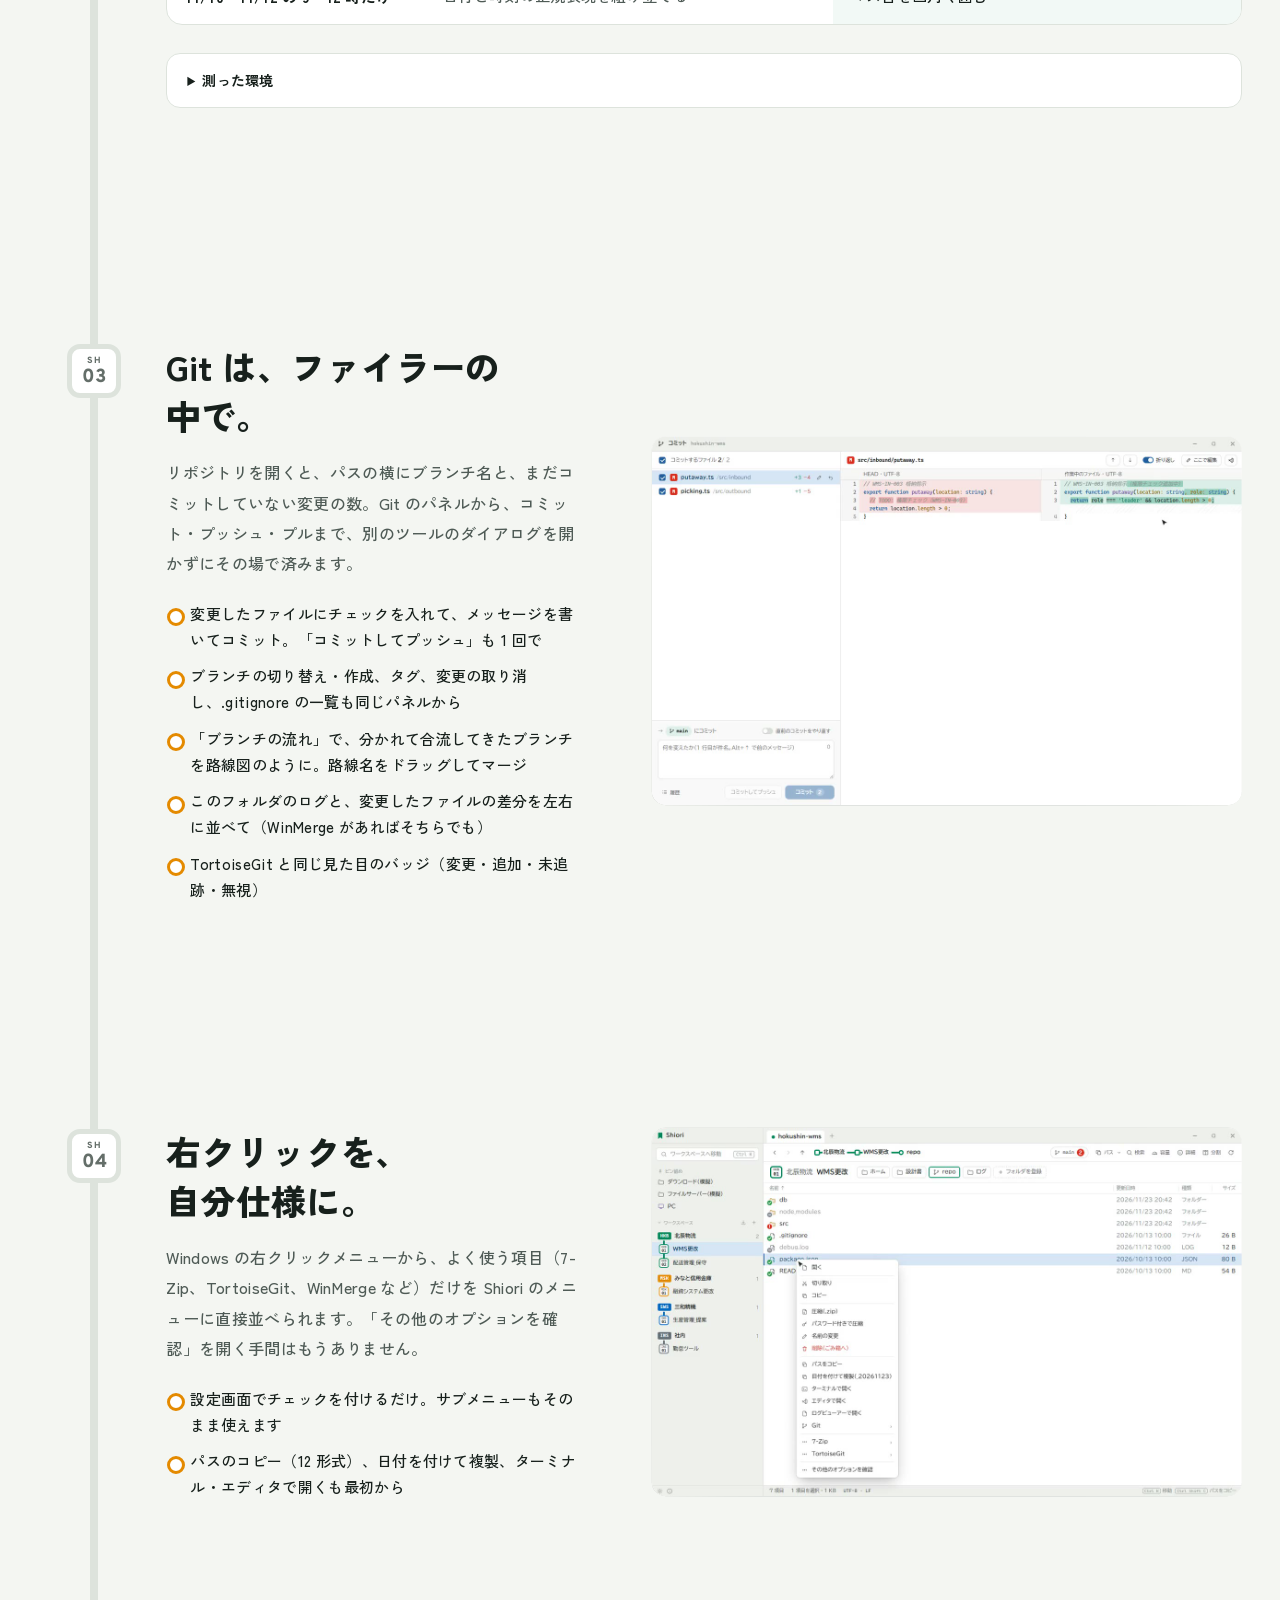
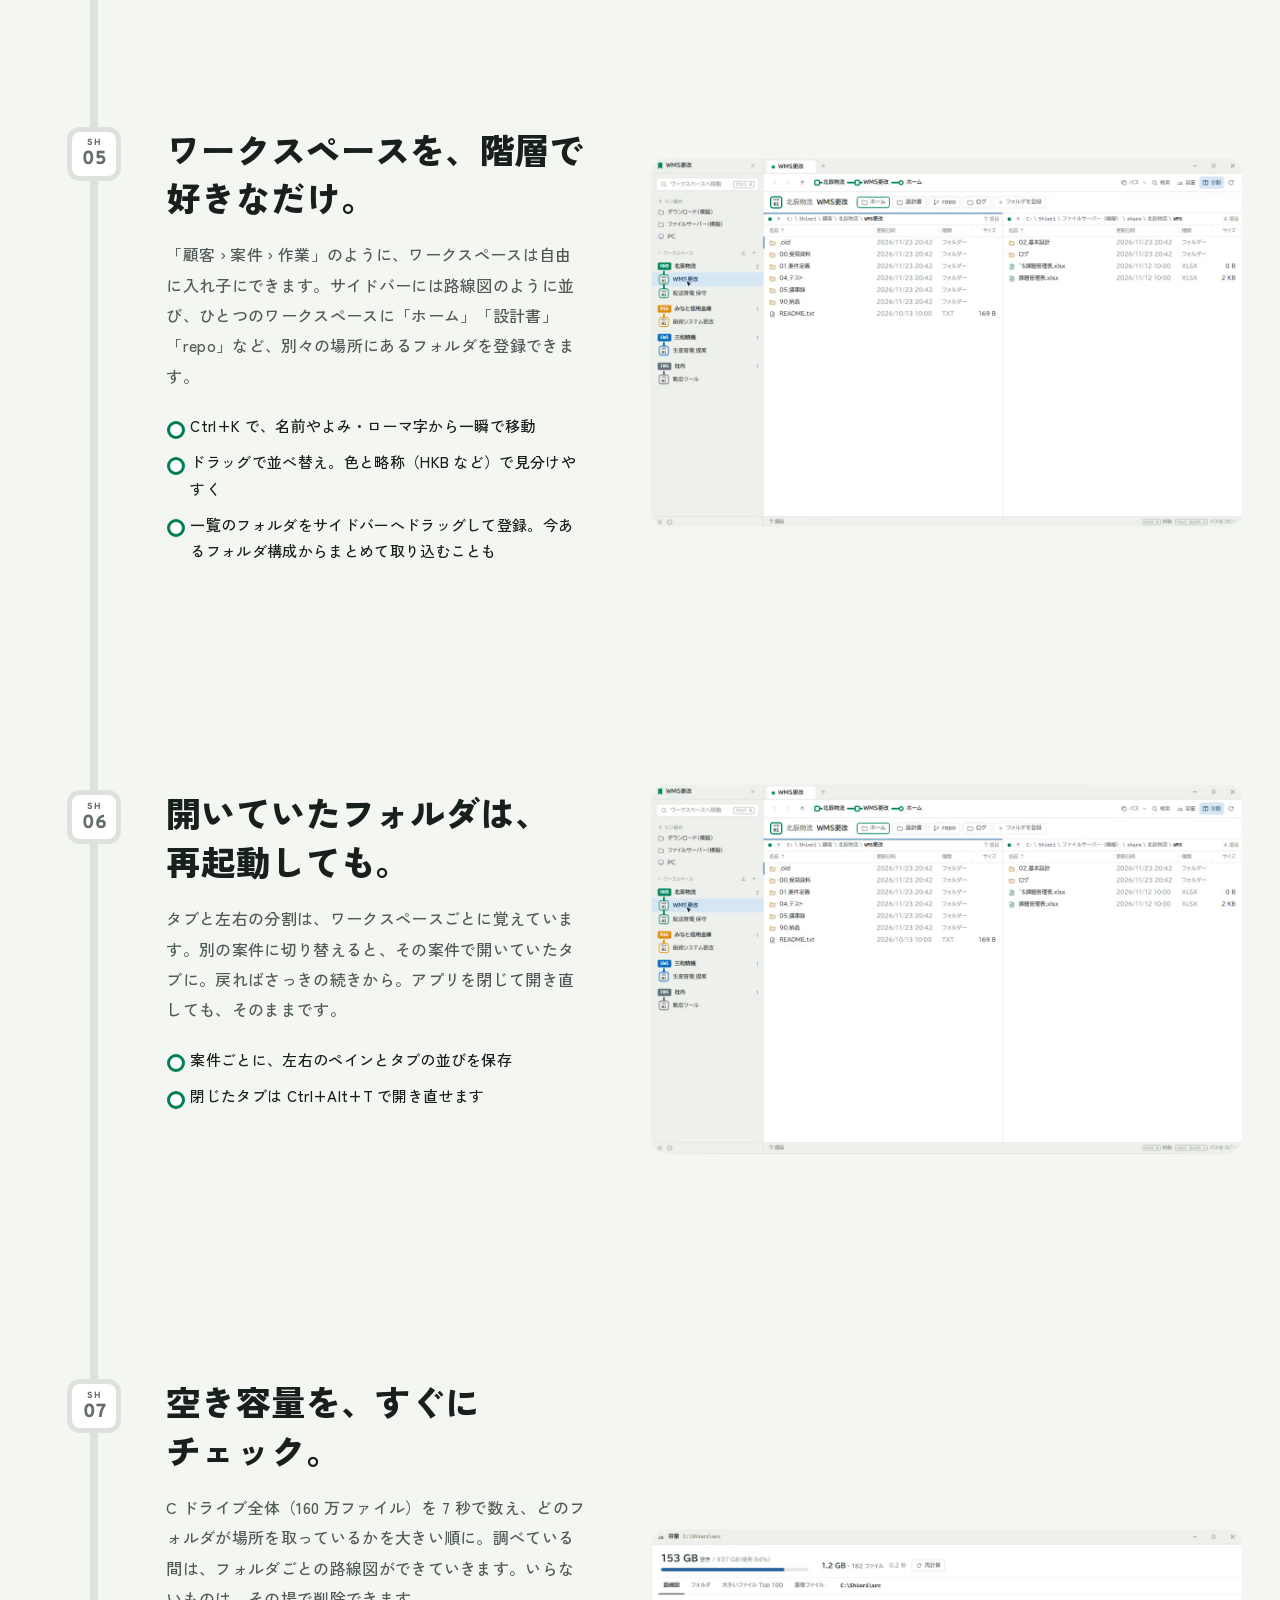
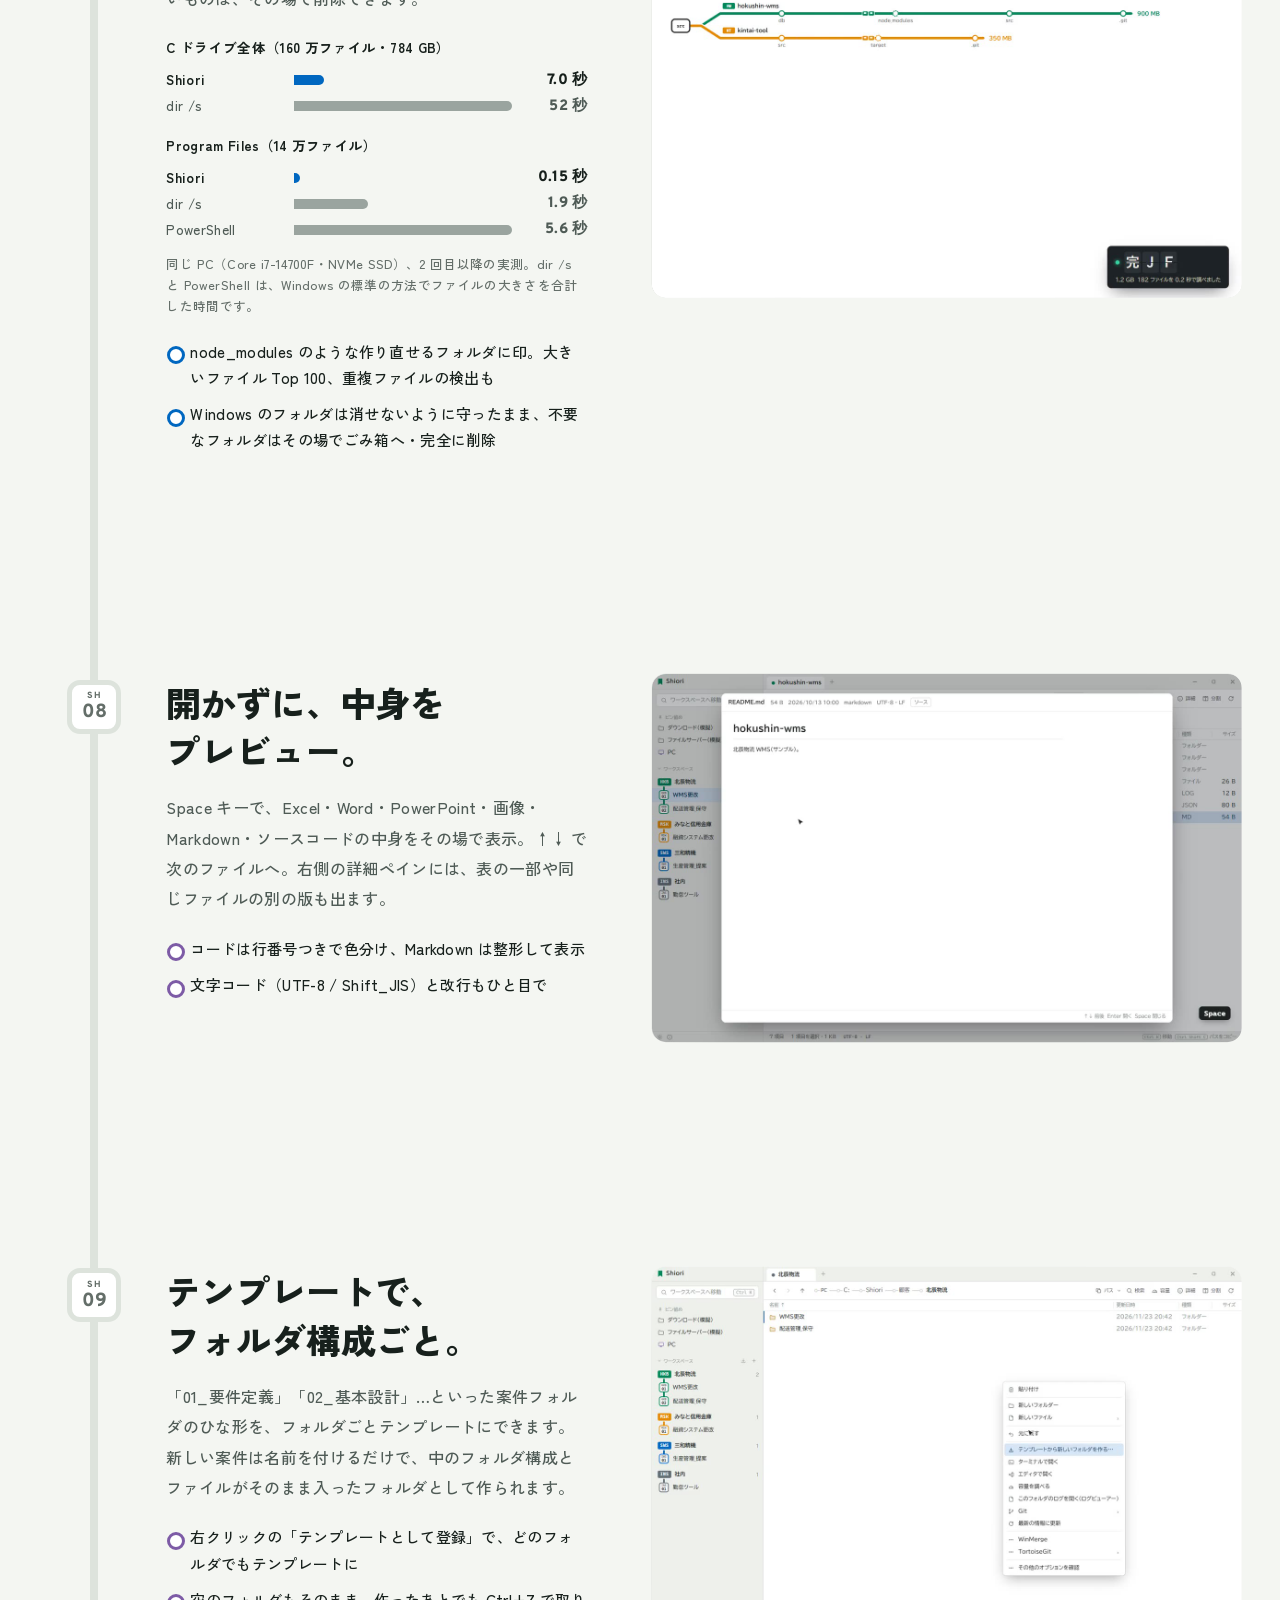
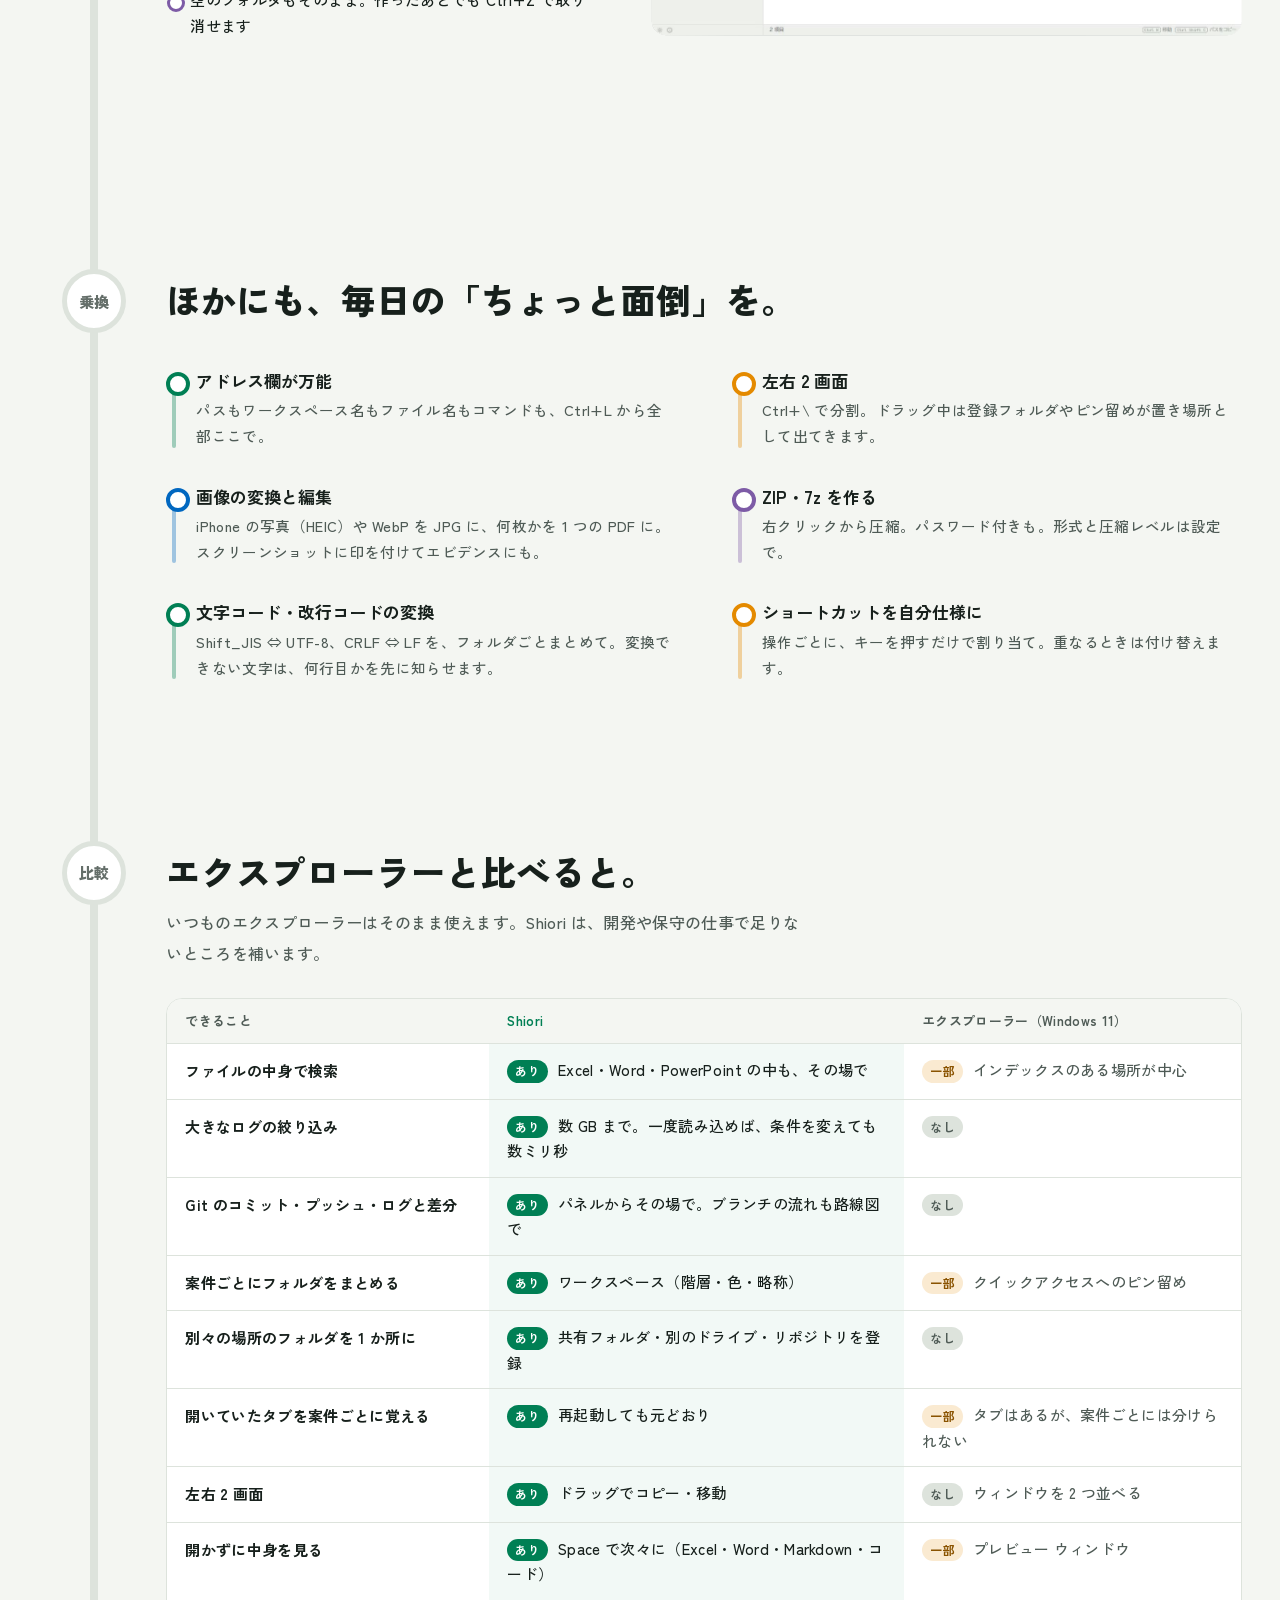
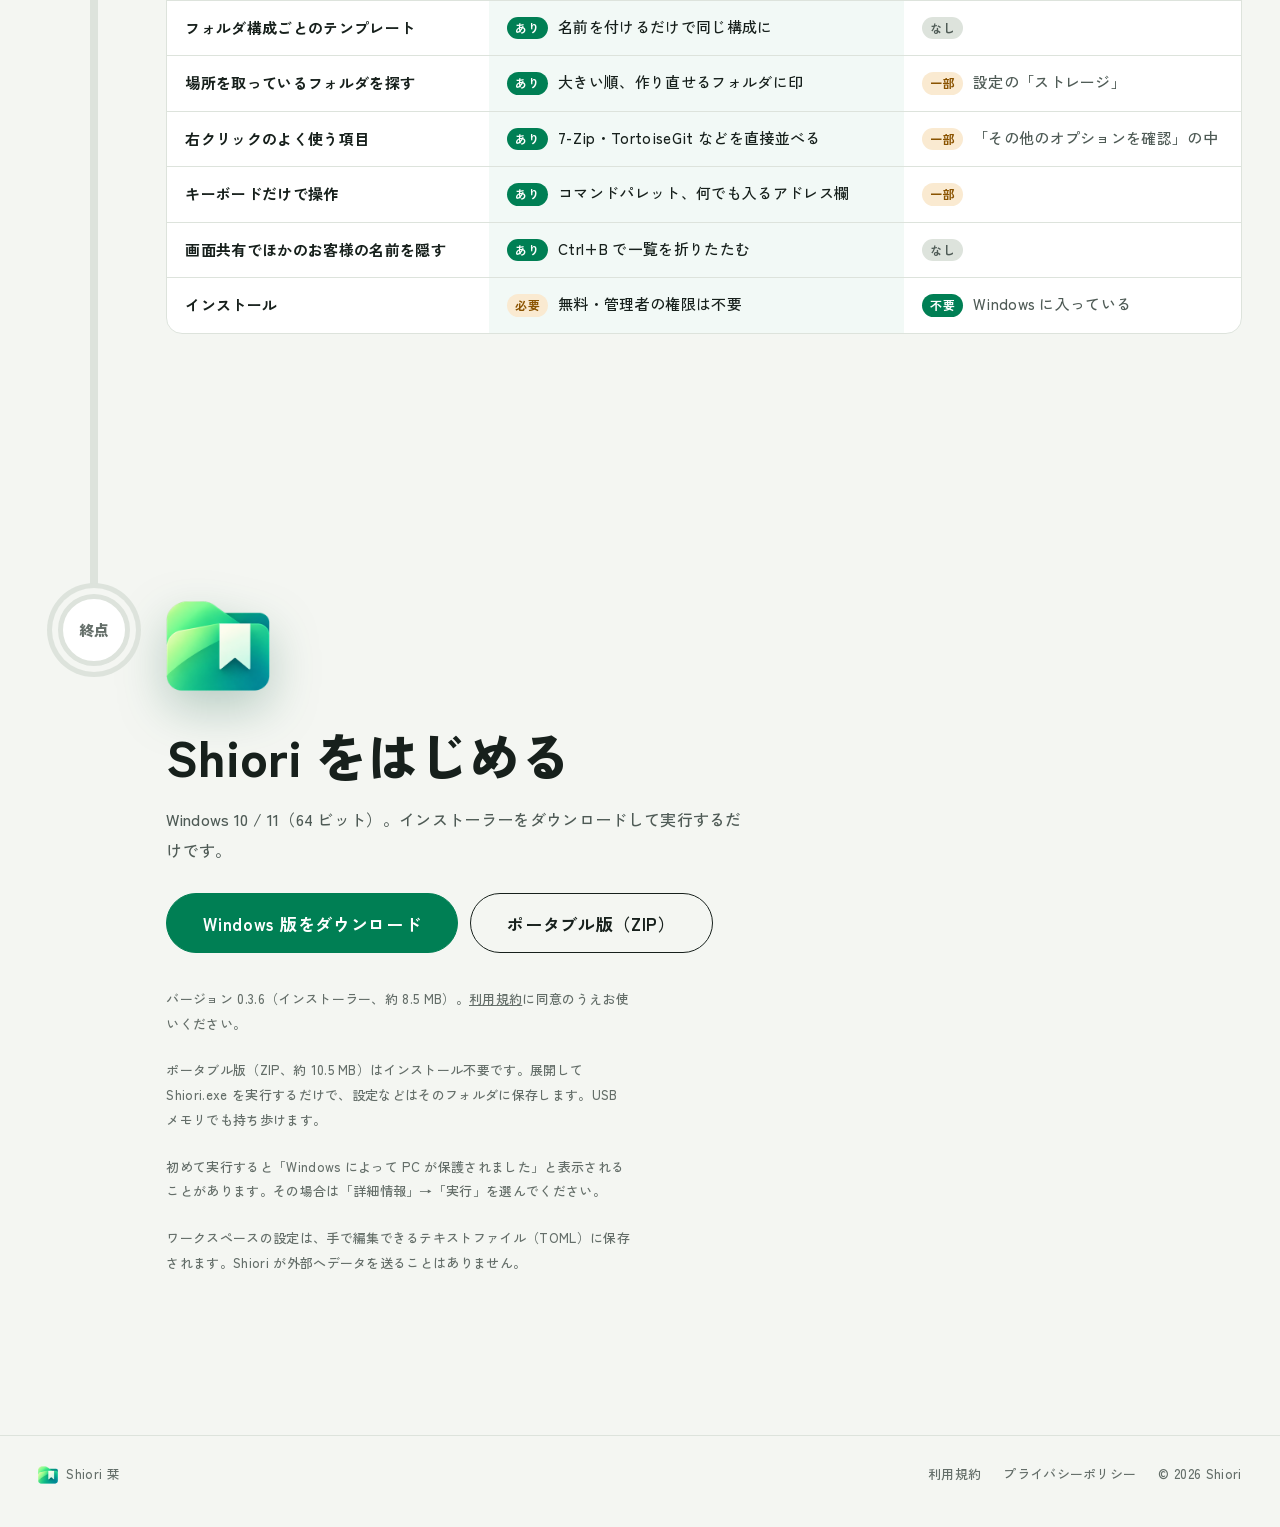
==== commit 712c02e5: "Shiori 0.3.6 を公開する" ====
--- a/index.html
+++ b/index.html
@@ -55,8 +55,8 @@
       "applicationCategory": "UtilitiesApplication",
       "applicationSubCategory": "ファイラー（ファイルマネージャー）",
       "operatingSystem": "Windows 10, Windows 11",
-      "softwareVersion": "0.3.5",
-      "downloadUrl": "https://github.com/shiori-filer/ShioriOfficial/releases/download/v0.3.5/Shiori_0.3.5_x64-setup.exe",
+      "softwareVersion": "0.3.6",
+      "downloadUrl": "https://github.com/shiori-filer/ShioriOfficial/releases/download/v0.3.6/Shiori_0.3.6_x64-setup.exe",
       "softwareHelp": { "@type": "CreativeWork", "url": "https://shiori-filer.github.io/ShioriOfficial/guide/" },
       "featureList": [
         "ファイル名とファイルの中身の高速検索",
@@ -467,10 +467,10 @@
       <h2>Shiori をはじめる</h2>
       <p>Windows 10 / 11（64 ビット）。インストーラーをダウンロードして実行するだけです。</p>
       <div class="dl-btns">
-        <a class="btn primary big" href="https://github.com/shiori-filer/ShioriOfficial/releases/download/v0.3.5/Shiori_0.3.5_x64-setup.exe" download>Windows 版をダウンロード</a>
-        <a class="btn big portable" href="https://github.com/shiori-filer/ShioriOfficial/releases/download/v0.3.5/Shiori_0.3.5_x64-portable.zip" download>ポータブル版（ZIP）</a>
-      </div>
-      <p class="note">バージョン 0.3.5（インストーラー、約 8.5 MB）。<a href="terms.html">利用規約</a>に同意のうえお使いください。</p>
+        <a class="btn primary big" href="https://github.com/shiori-filer/ShioriOfficial/releases/download/v0.3.6/Shiori_0.3.6_x64-setup.exe" download>Windows 版をダウンロード</a>
+        <a class="btn big portable" href="https://github.com/shiori-filer/ShioriOfficial/releases/download/v0.3.6/Shiori_0.3.6_x64-portable.zip" download>ポータブル版（ZIP）</a>
+      </div>
+      <p class="note">バージョン 0.3.6（インストーラー、約 8.5 MB）。<a href="terms.html">利用規約</a>に同意のうえお使いください。</p>
       <p class="note portable">ポータブル版（ZIP、約 10.5 MB）はインストール不要です。展開して Shiori.exe を実行するだけで、設定などはそのフォルダに保存します。USB メモリでも持ち歩けます。</p>
       <p class="note">初めて実行すると「Windows によって PC が保護されました」と表示されることがあります。その場合は「詳細情報」→「実行」を選んでください。</p>
       <p class="note">ワークスペースの設定は、手で編集できるテキストファイル（TOML）に保存されます。Shiori が外部へデータを送ることはありません。</p>
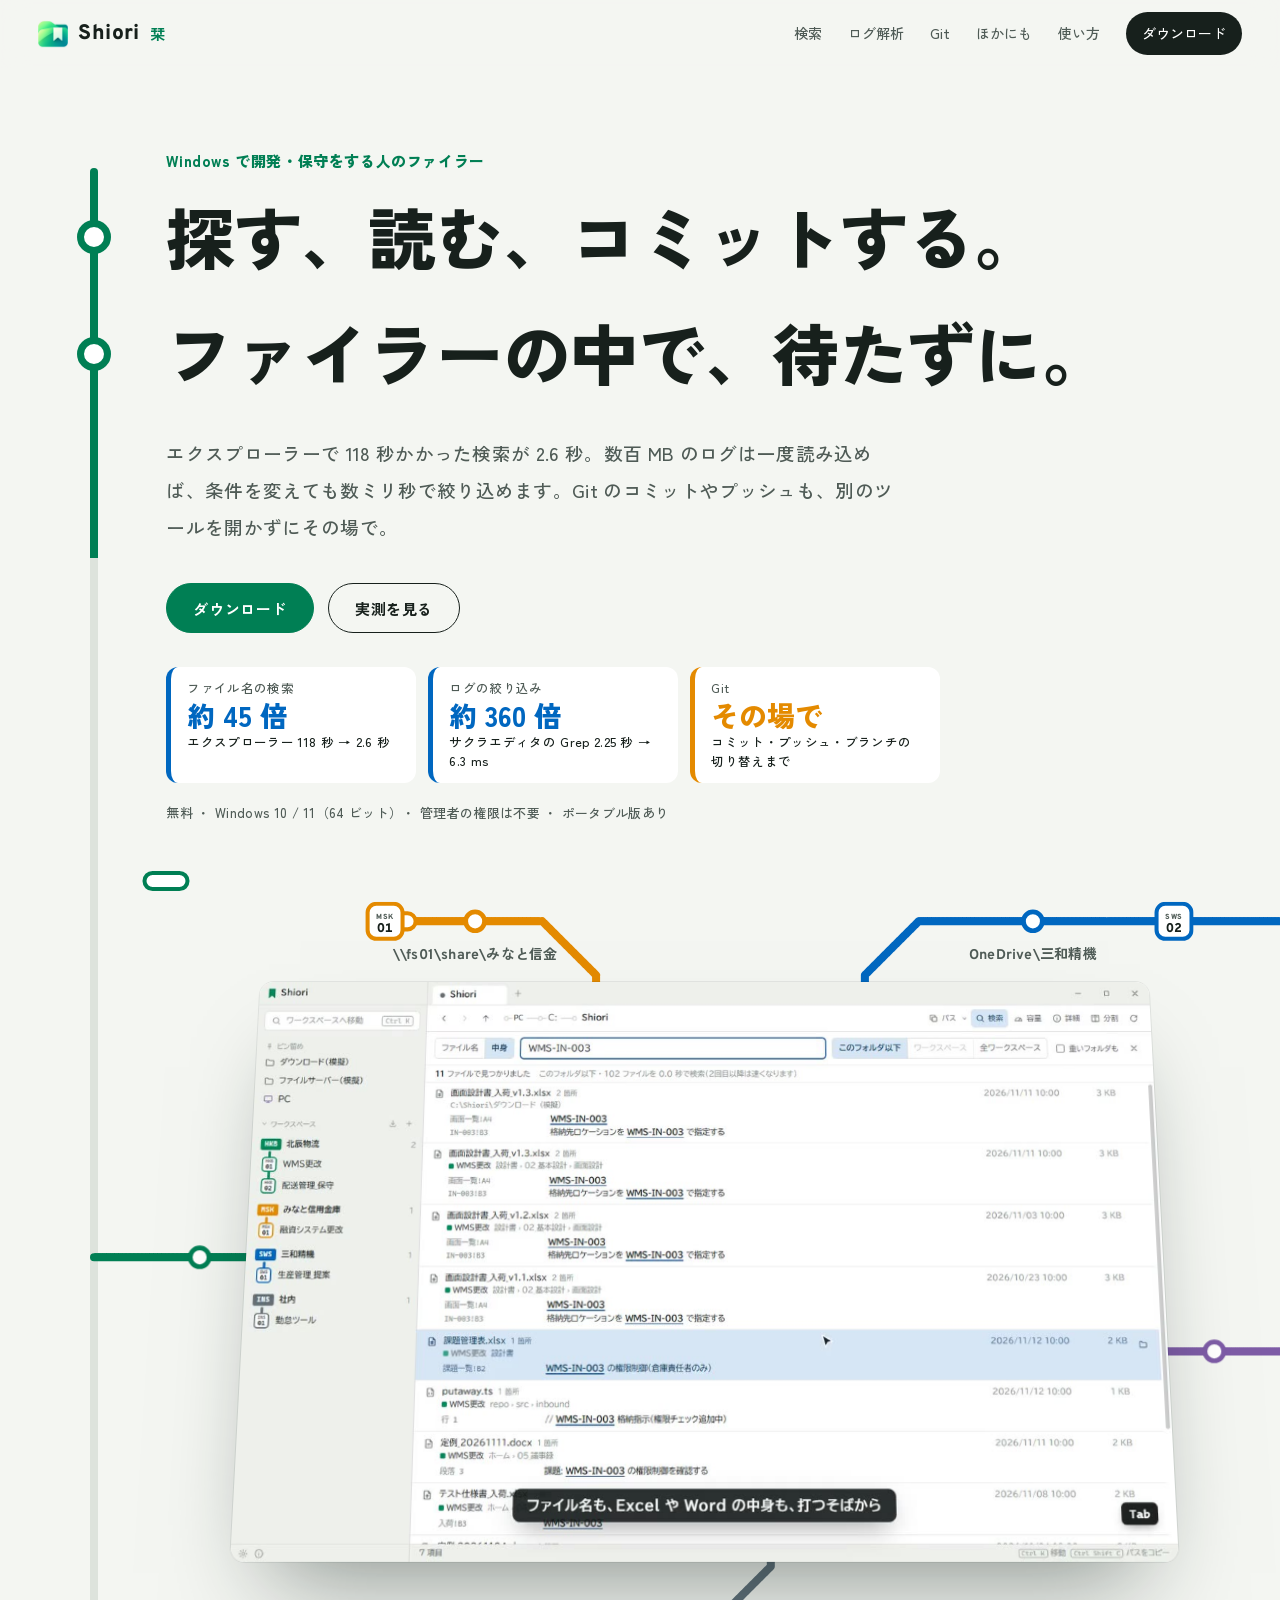
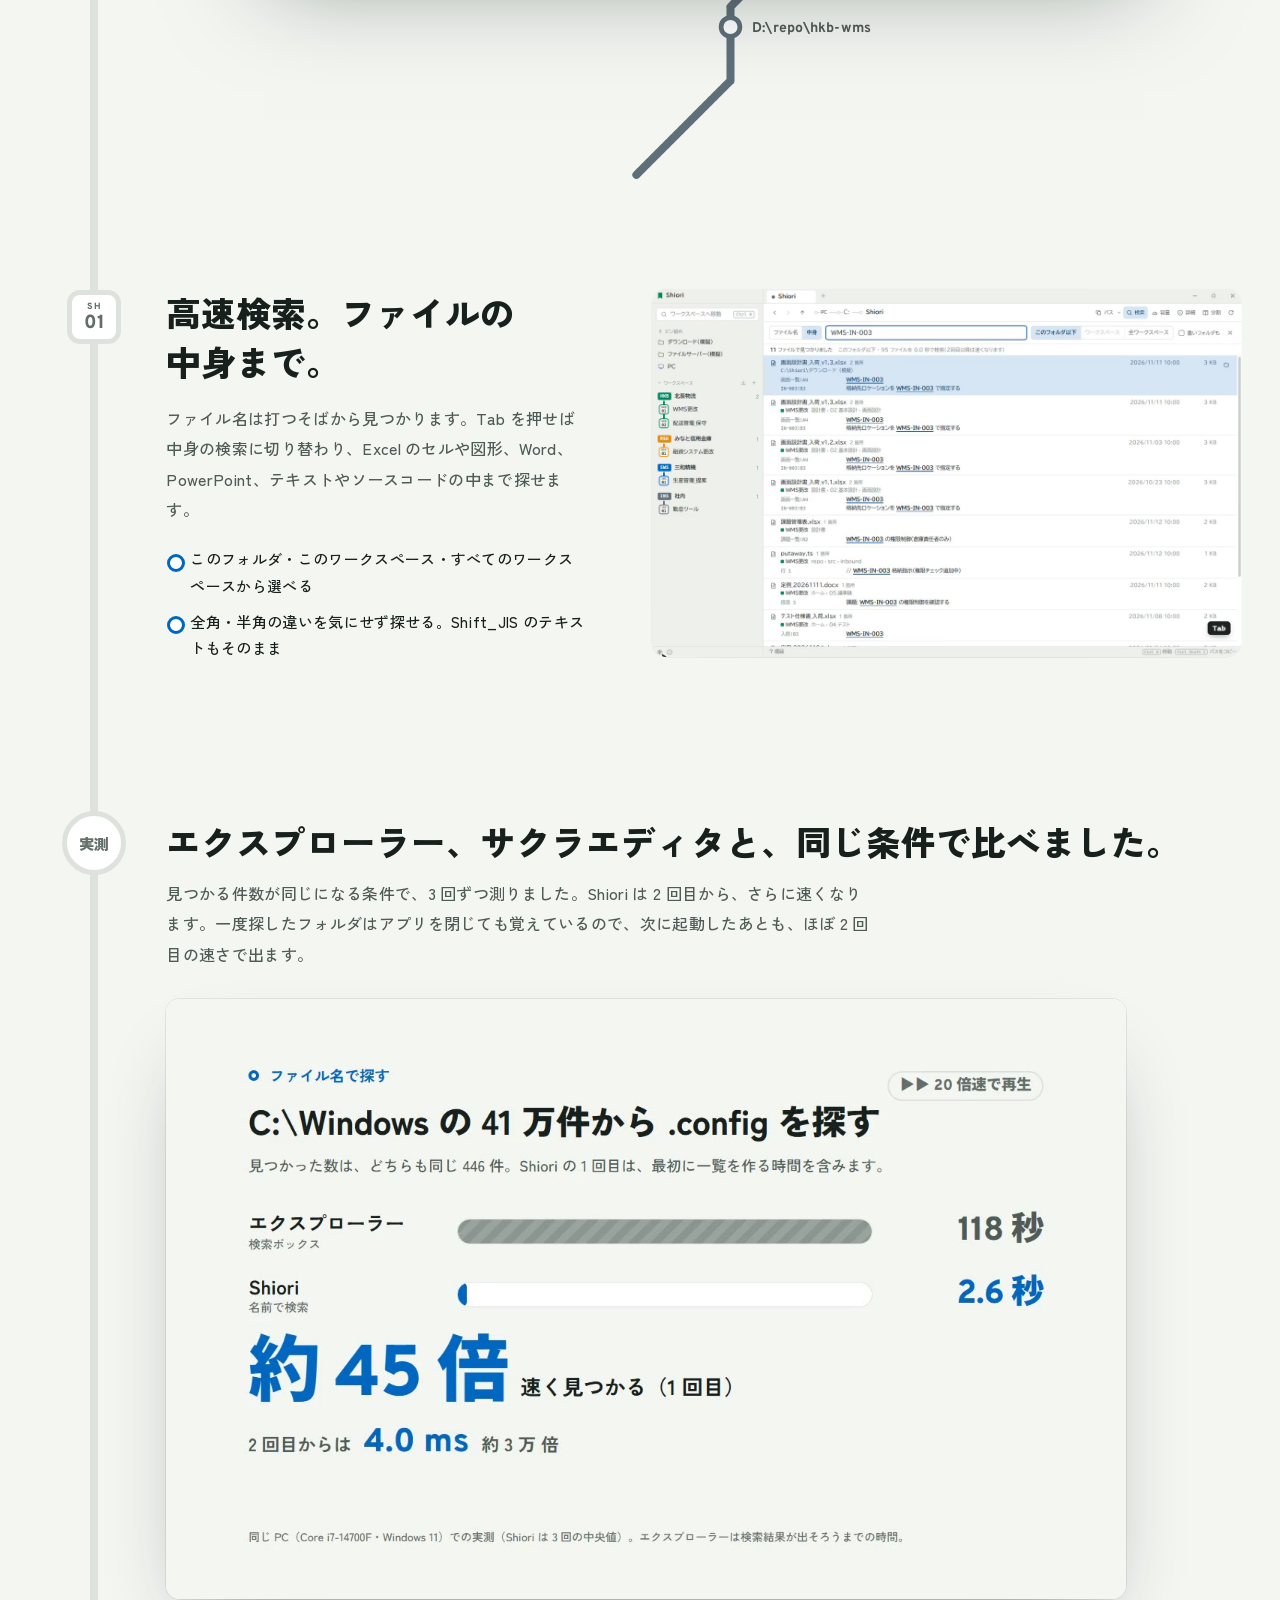
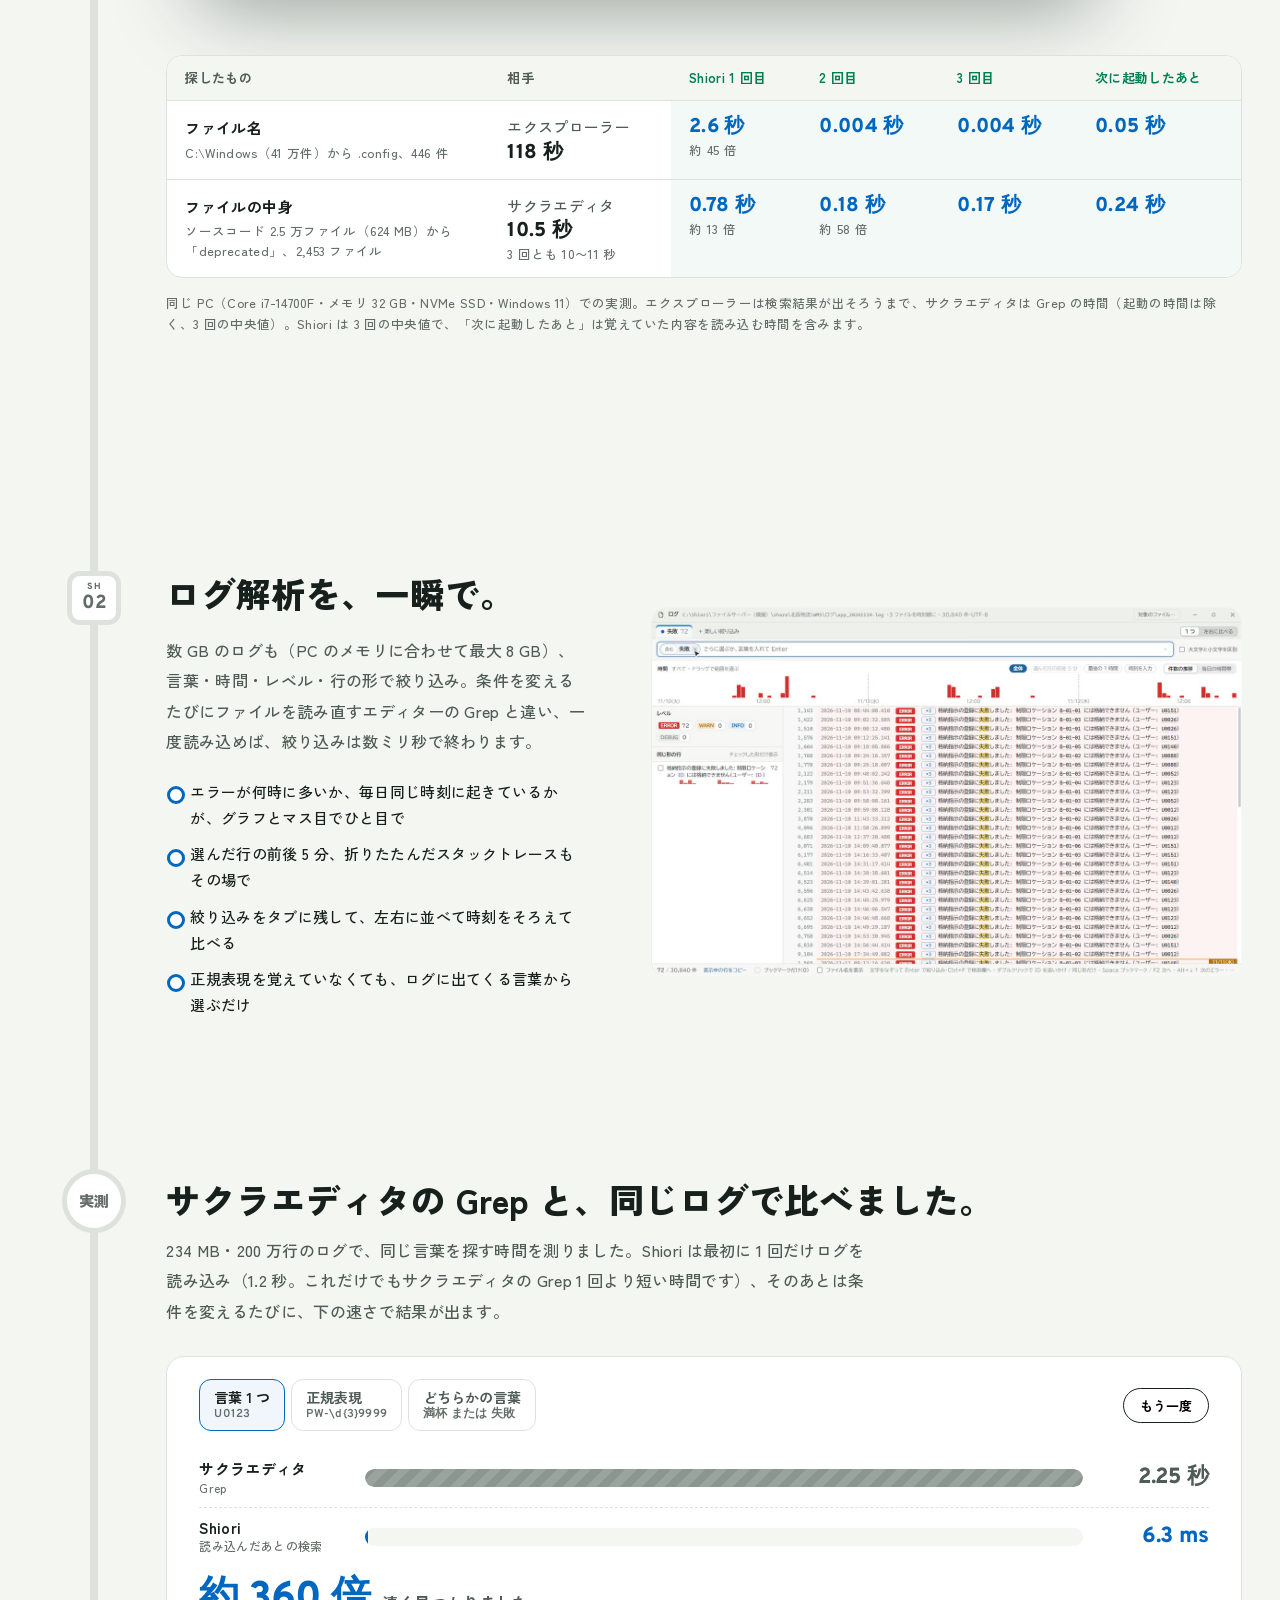
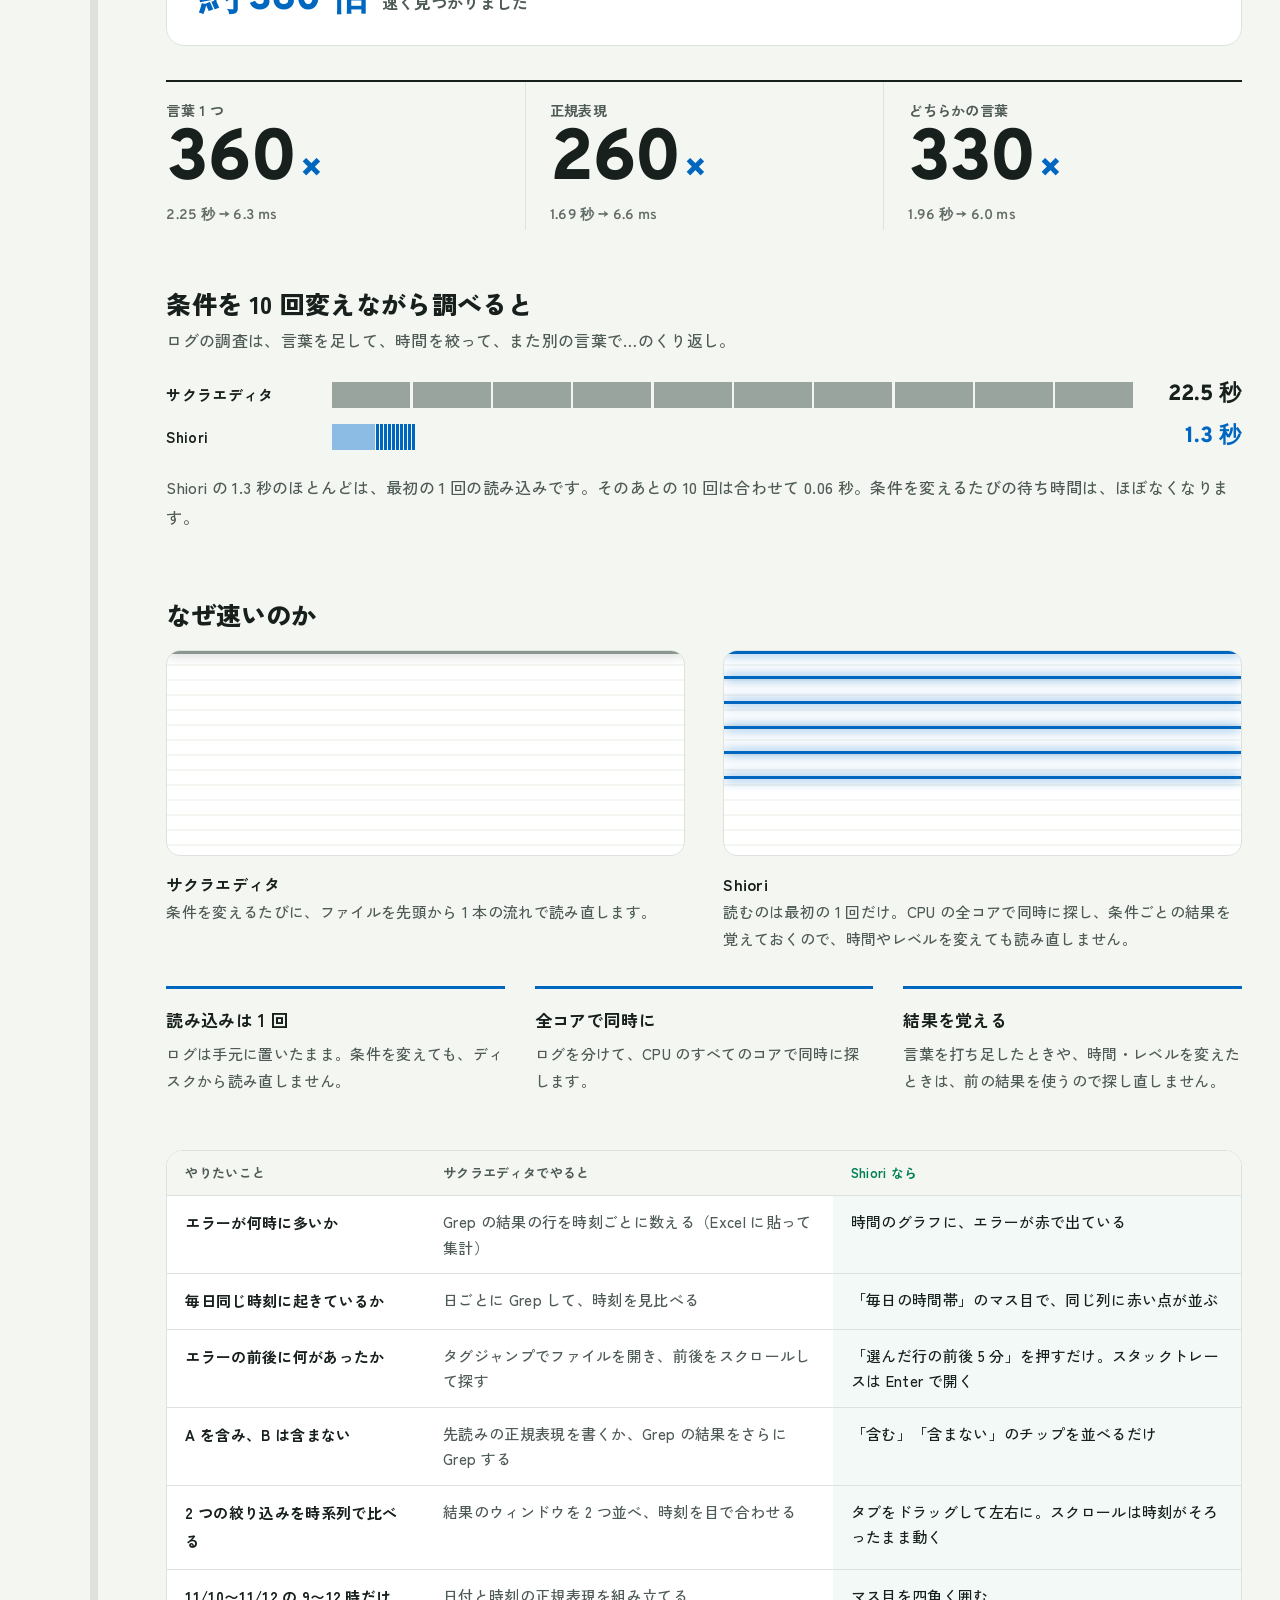
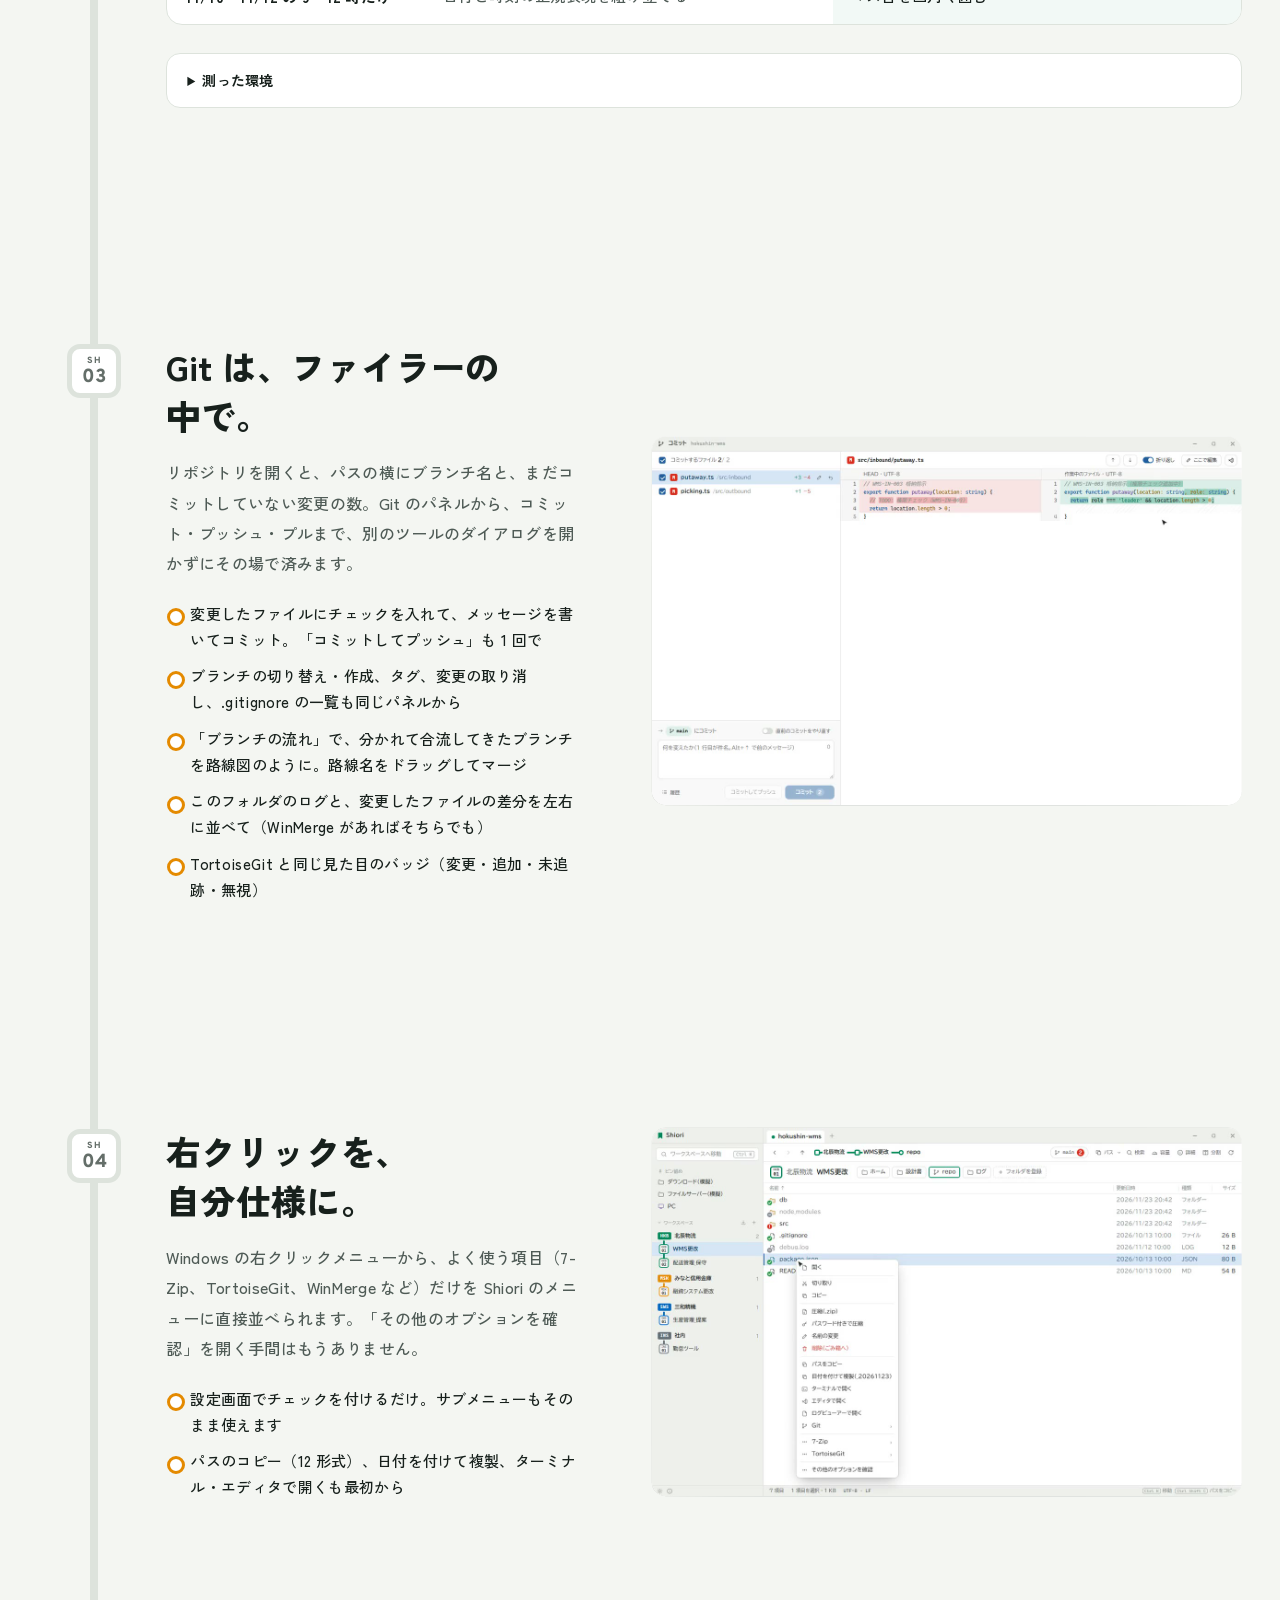
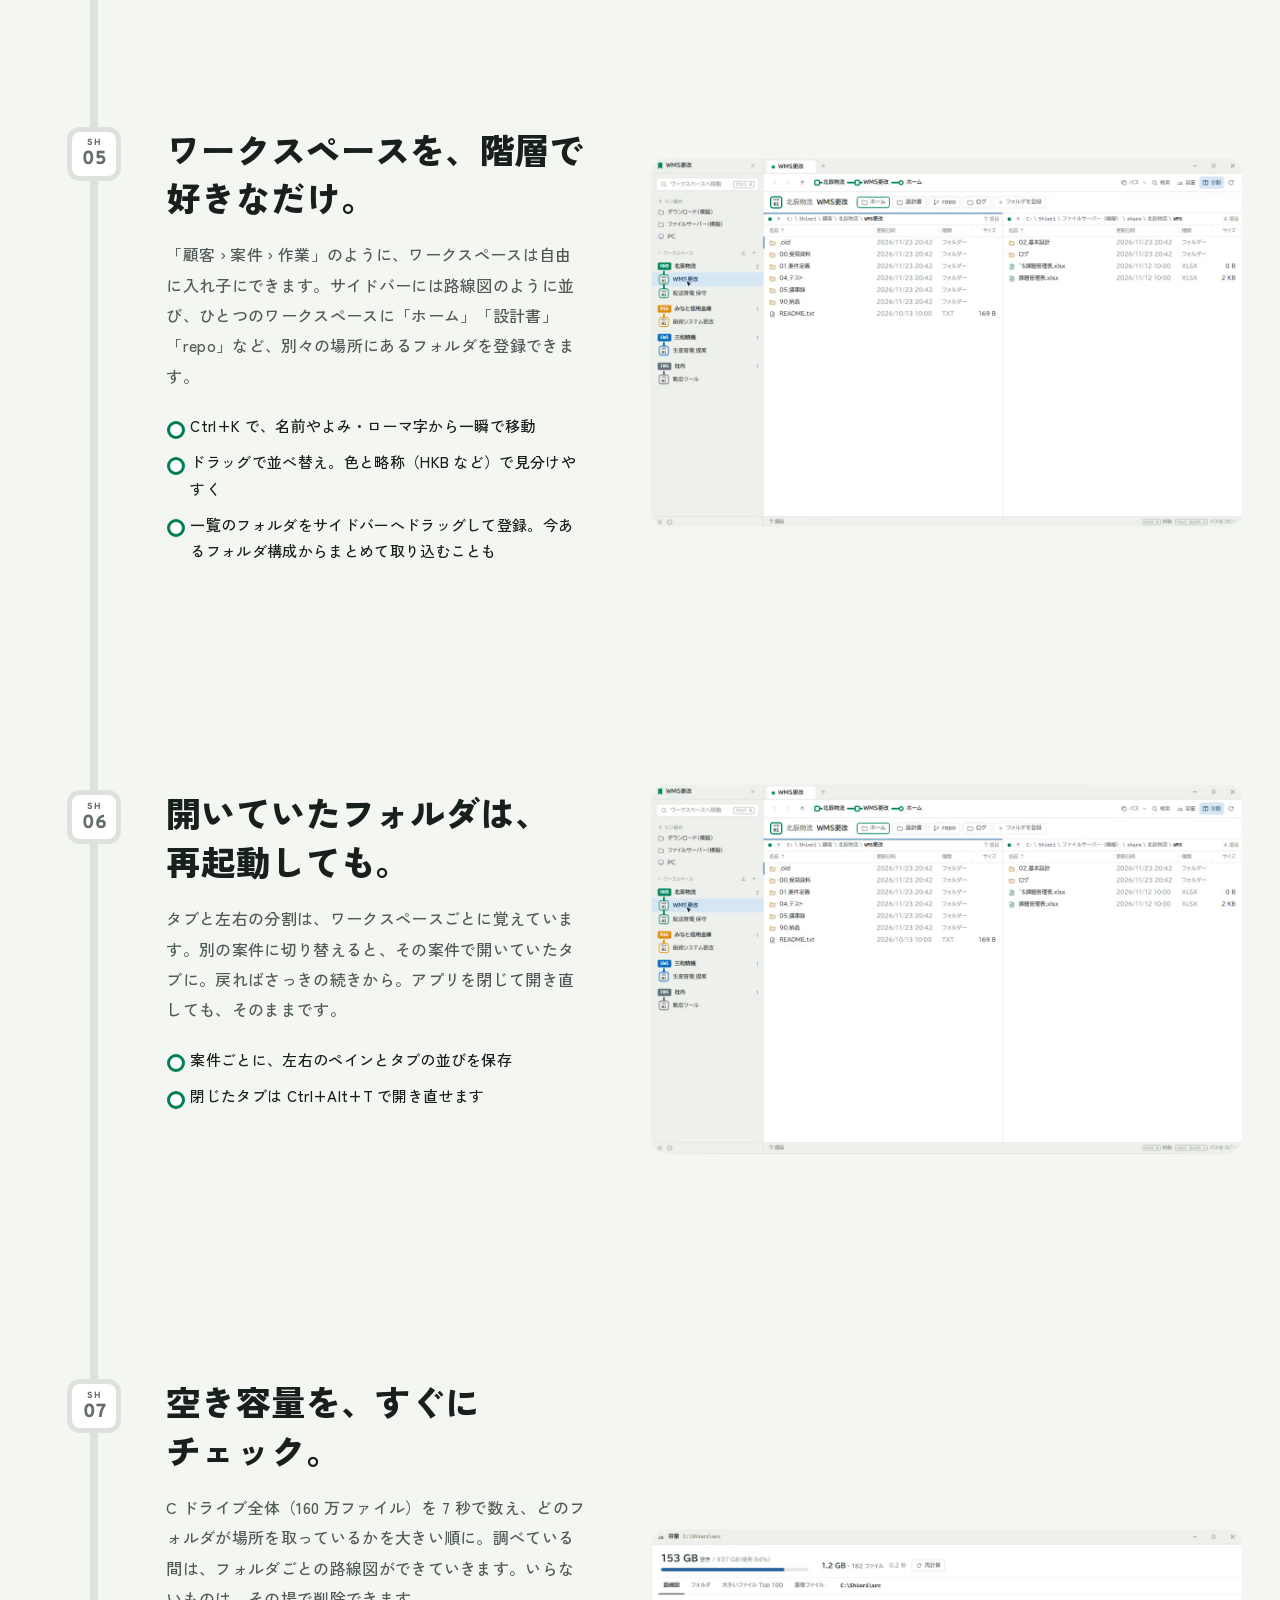
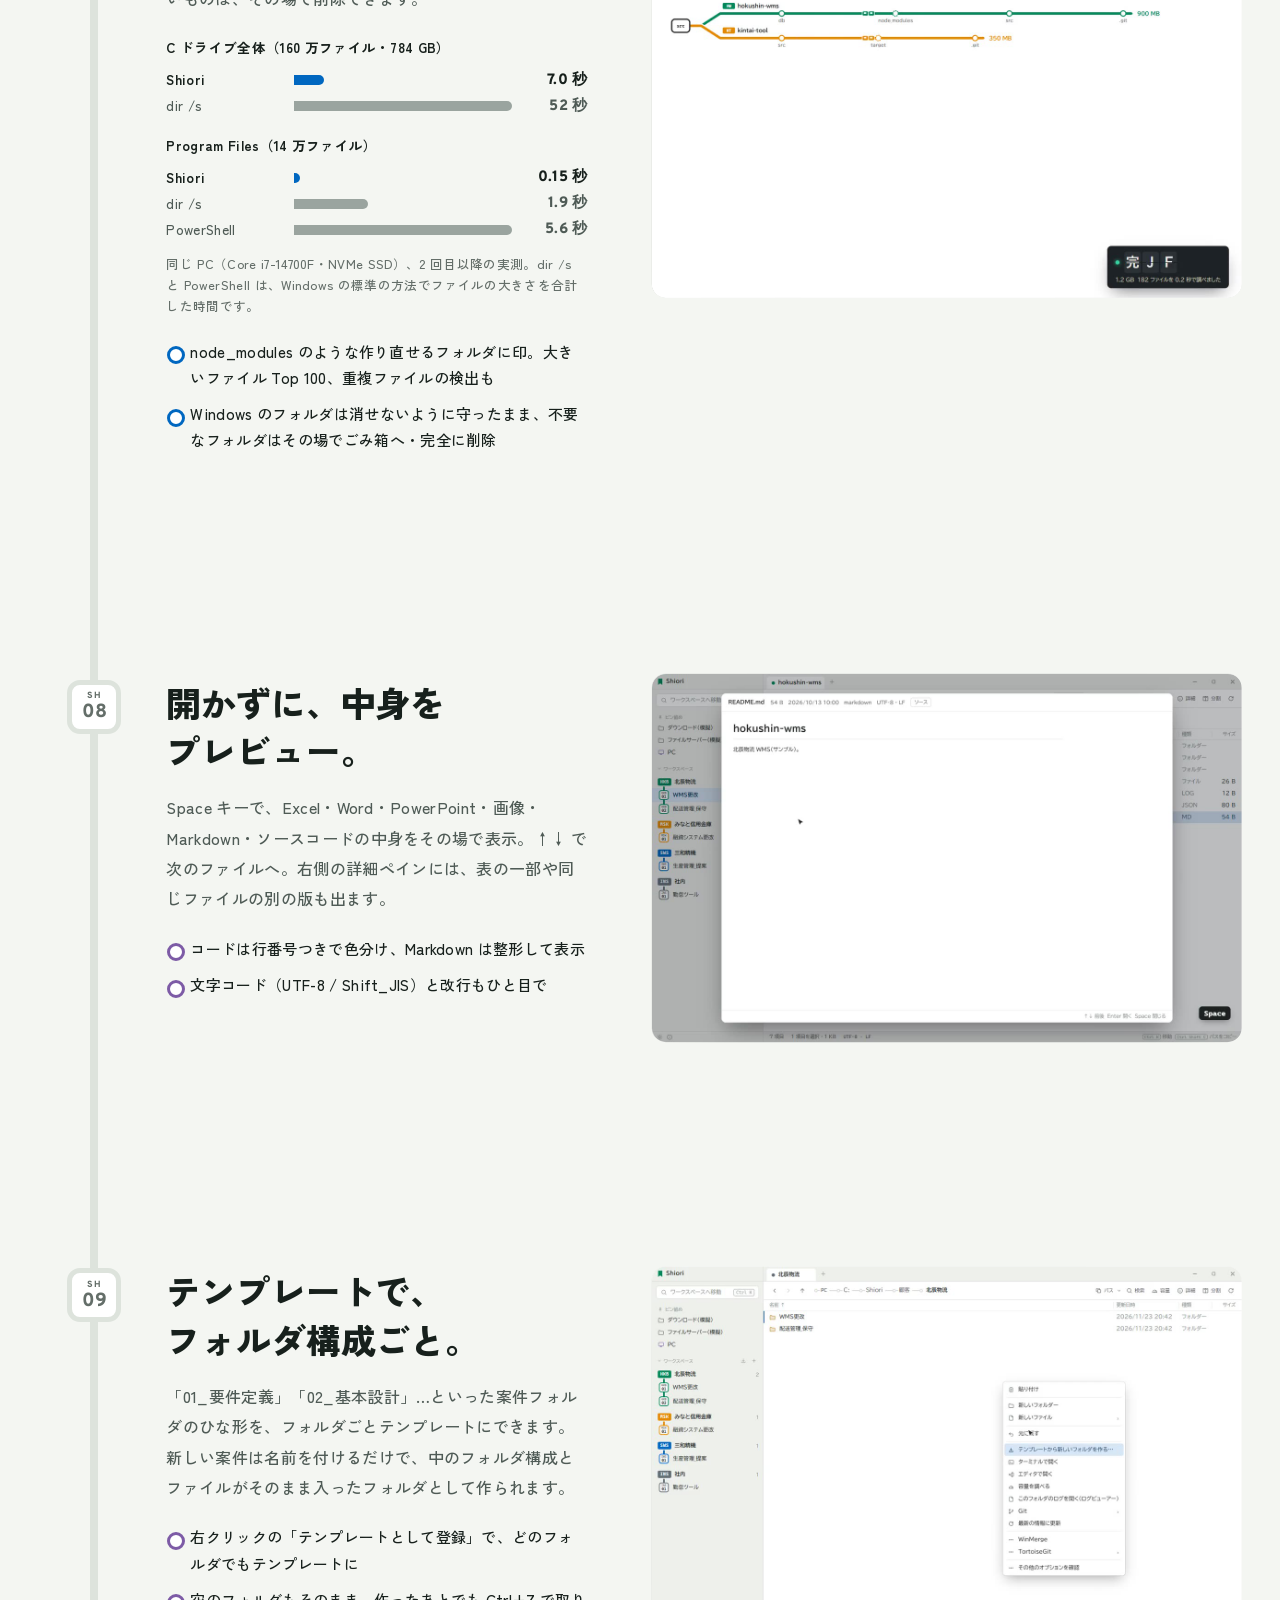
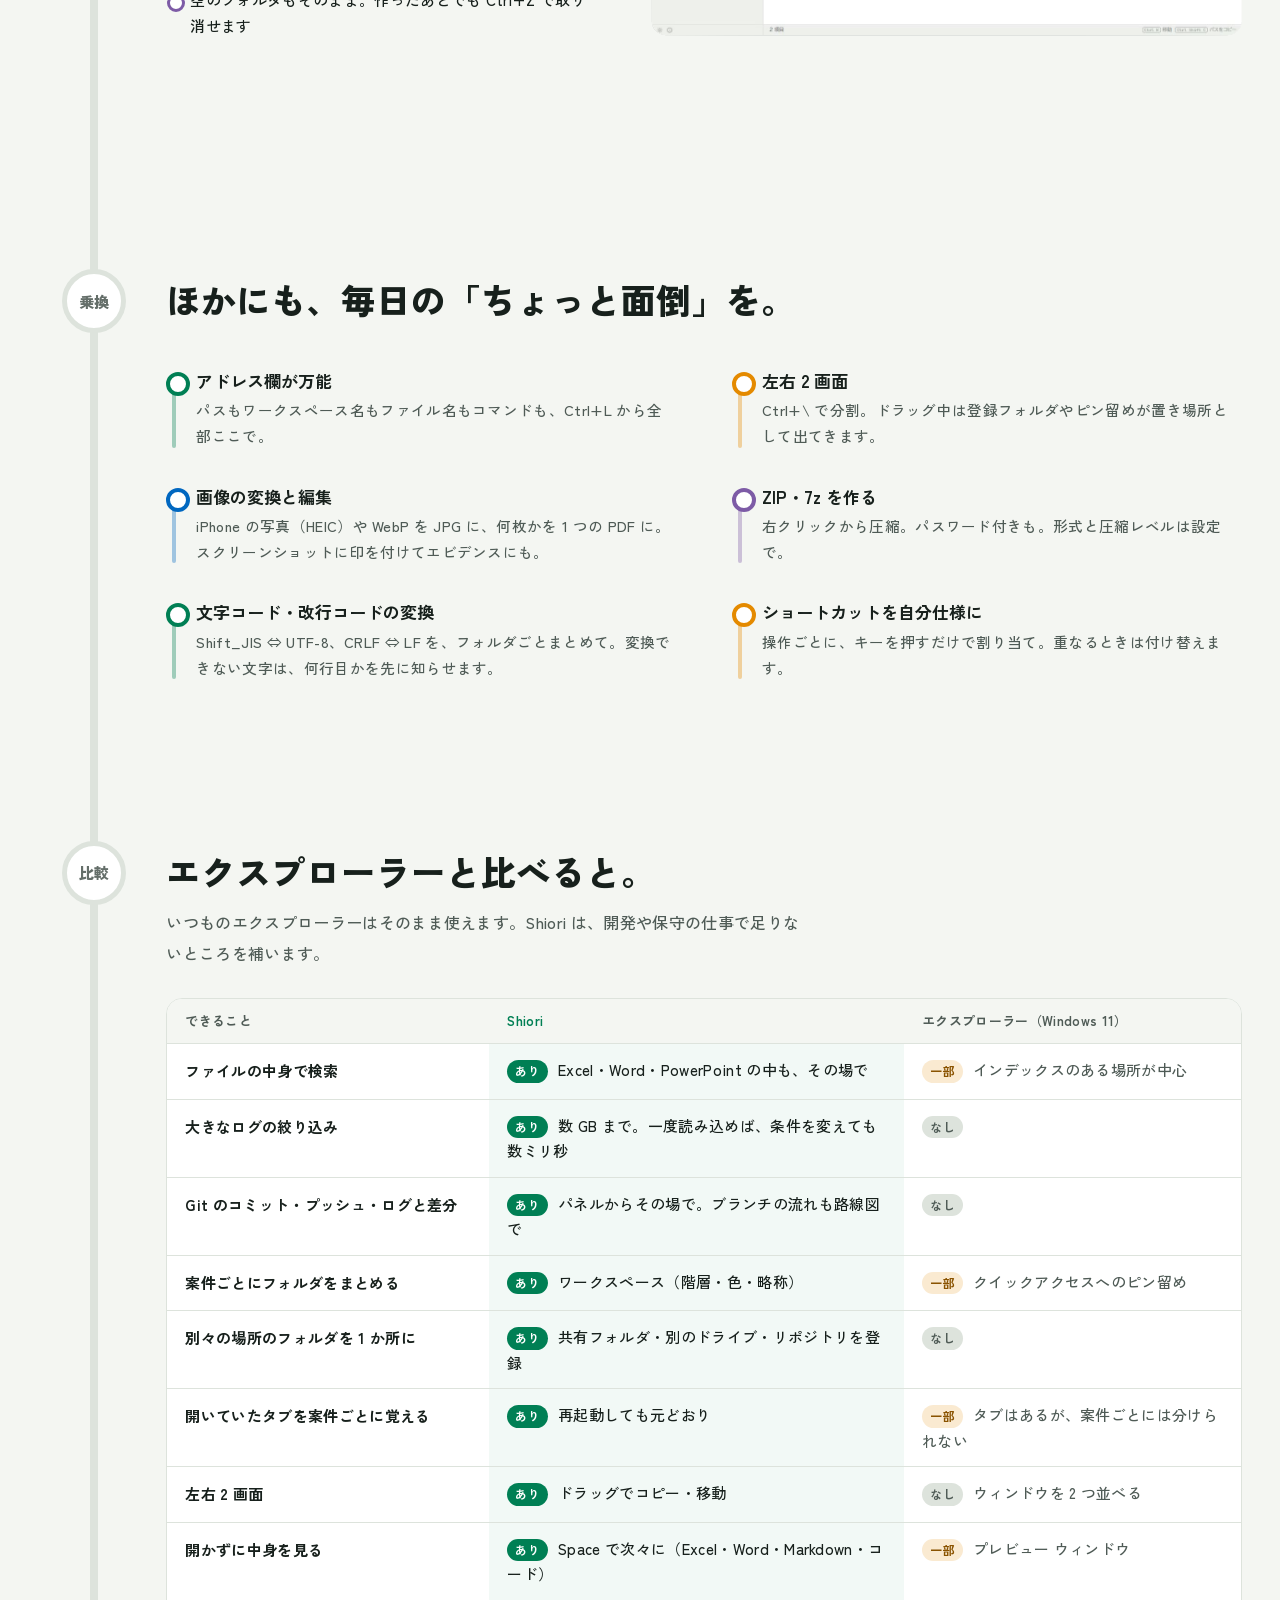
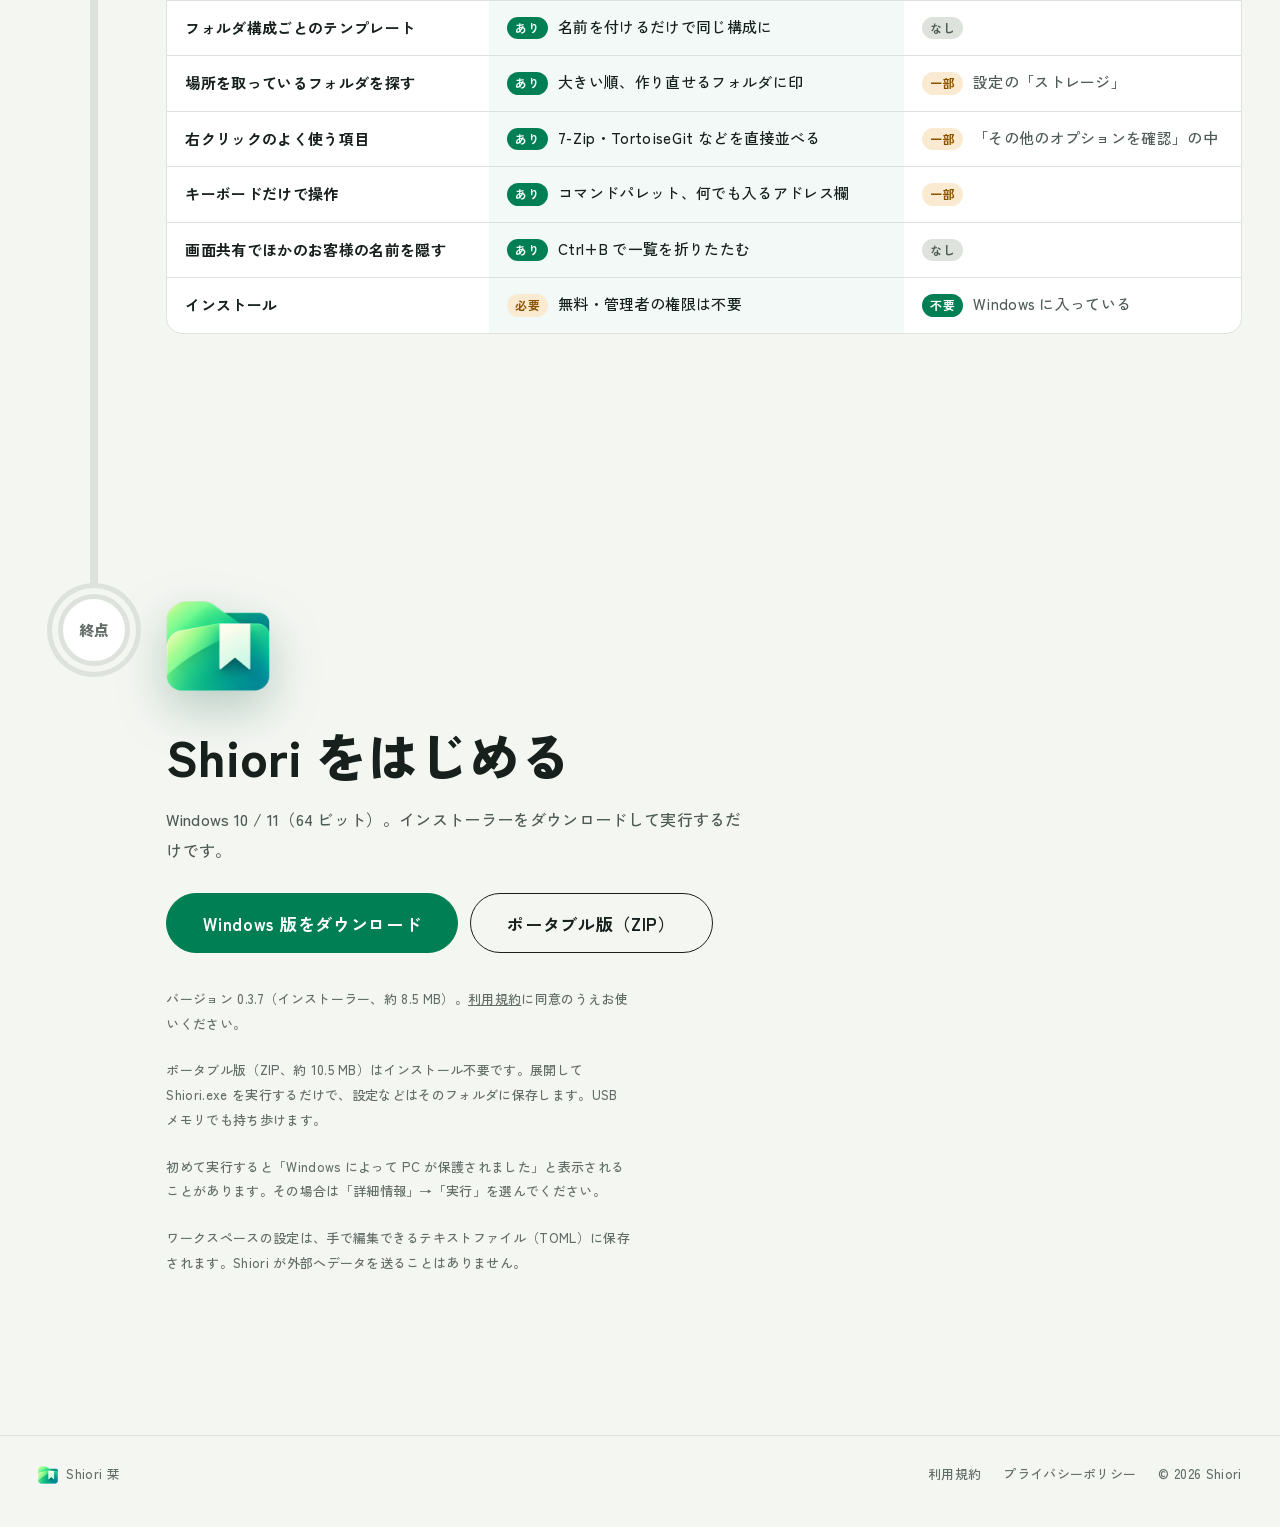
==== commit 25d4a0fe: "Shiori 0.3.7 を公開する" ====
--- a/index.html
+++ b/index.html
@@ -55,8 +55,8 @@
       "applicationCategory": "UtilitiesApplication",
       "applicationSubCategory": "ファイラー（ファイルマネージャー）",
       "operatingSystem": "Windows 10, Windows 11",
-      "softwareVersion": "0.3.6",
-      "downloadUrl": "https://github.com/shiori-filer/ShioriOfficial/releases/download/v0.3.6/Shiori_0.3.6_x64-setup.exe",
+      "softwareVersion": "0.3.7",
+      "downloadUrl": "https://github.com/shiori-filer/ShioriOfficial/releases/download/v0.3.7/Shiori_0.3.7_x64-setup.exe",
       "softwareHelp": { "@type": "CreativeWork", "url": "https://shiori-filer.github.io/ShioriOfficial/guide/" },
       "featureList": [
         "ファイル名とファイルの中身の高速検索",
@@ -467,10 +467,10 @@
       <h2>Shiori をはじめる</h2>
       <p>Windows 10 / 11（64 ビット）。インストーラーをダウンロードして実行するだけです。</p>
       <div class="dl-btns">
-        <a class="btn primary big" href="https://github.com/shiori-filer/ShioriOfficial/releases/download/v0.3.6/Shiori_0.3.6_x64-setup.exe" download>Windows 版をダウンロード</a>
-        <a class="btn big portable" href="https://github.com/shiori-filer/ShioriOfficial/releases/download/v0.3.6/Shiori_0.3.6_x64-portable.zip" download>ポータブル版（ZIP）</a>
-      </div>
-      <p class="note">バージョン 0.3.6（インストーラー、約 8.5 MB）。<a href="terms.html">利用規約</a>に同意のうえお使いください。</p>
+        <a class="btn primary big" href="https://github.com/shiori-filer/ShioriOfficial/releases/download/v0.3.7/Shiori_0.3.7_x64-setup.exe" download>Windows 版をダウンロード</a>
+        <a class="btn big portable" href="https://github.com/shiori-filer/ShioriOfficial/releases/download/v0.3.7/Shiori_0.3.7_x64-portable.zip" download>ポータブル版（ZIP）</a>
+      </div>
+      <p class="note">バージョン 0.3.7（インストーラー、約 8.5 MB）。<a href="terms.html">利用規約</a>に同意のうえお使いください。</p>
       <p class="note portable">ポータブル版（ZIP、約 10.5 MB）はインストール不要です。展開して Shiori.exe を実行するだけで、設定などはそのフォルダに保存します。USB メモリでも持ち歩けます。</p>
       <p class="note">初めて実行すると「Windows によって PC が保護されました」と表示されることがあります。その場合は「詳細情報」→「実行」を選んでください。</p>
       <p class="note">ワークスペースの設定は、手で編集できるテキストファイル（TOML）に保存されます。Shiori が外部へデータを送ることはありません。</p>
